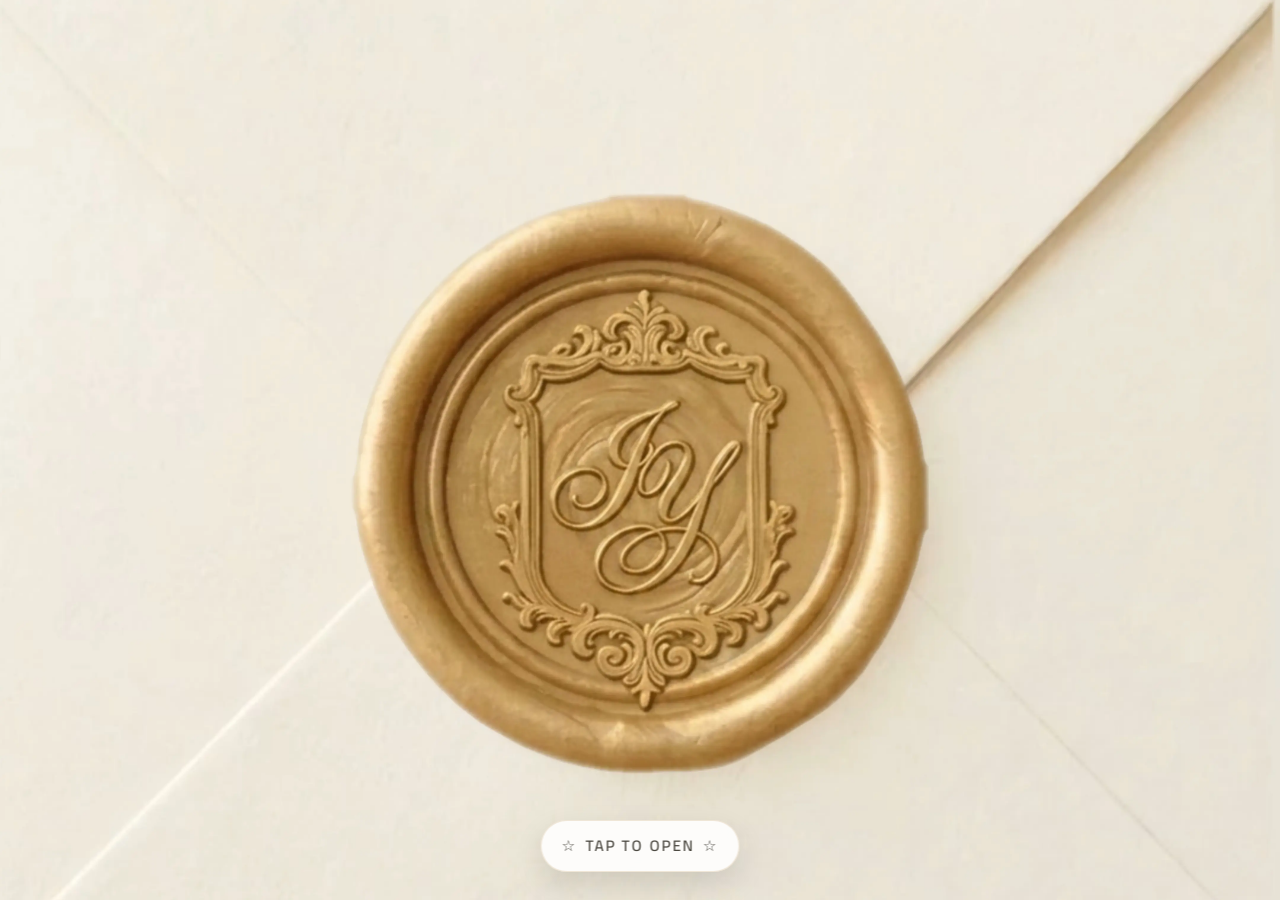
==== index.html @ 4ea45123 "cleanups" ====
﻿<!doctype html>
<html lang="en" translate="no" style="color-scheme: light only">

<head>
  <meta charset="UTF-8" />
  <meta name="viewport" content="width=device-width, initial-scale=1.0" />
  <meta name="theme-color" content="#c5a46d" />
  <meta name="google" content="notranslate" />

  <title>Wedding Ibrahim &amp; Yara</title>
  <meta name="description" content="You are invited to celebrate the wedding of Ibrahim &amp; Yara — 17 October 2026" />
  <meta name="author" content="Ibrahim &amp; Yara" />

  <!-- Open Graph -->
  <meta property="og:type" content="website" />
  <meta property="og:url" content="https://ibrahim-yara-wedding.github.io/17-octobar-2026/" />
  <meta property="og:site_name" content="Wedding Ibrahim &amp; Yara" />
  <meta property="og:title" content="Wedding Ibrahim &amp; Yara" />
  <meta property="og:description"
    content="You are invited to celebrate the wedding of Ibrahim &amp; Yara — 17 October 2026" />
  <meta property="og:image" content="https://ibrahim-yara-wedding.github.io/17-octobar-2026/images/gallery/gallery-6_3.webp" />
  <meta property="og:image:type" content="image/webp" />
  <meta property="og:image:width" content="1200" />
  <meta property="og:image:height" content="630" />
  <link rel="image_src" href="https://ibrahim-yara-wedding.github.io/17-octobar-2026/images/gallery/gallery-6_3.webp.webp" />

  <!-- Twitter Card -->
  <meta name="twitter:card" content="summary_large_image" />
  <meta name="twitter:title" content="Wedding Ibrahim &amp; Yara" />
  <meta name="twitter:description"
    content="You are invited to celebrate the wedding of Ibrahim &amp; Yara — 17 October 2026" />
  <meta name="twitter:image" content="https://ibrahim-yara-wedding.github.io/17-octobar-2026/images/gallery/gallery-6_3.webp.webp" />

  <!-- Favicon & Manifest -->
  <link rel="icon" href="favicon.ico" type="image/x-icon" />
  <link rel="apple-touch-icon" href="favicon.ico" />
  <link rel="manifest" href="manifest_3.json" />

  <!-- Fonts -->
  <link rel="preconnect" href="https://fonts.googleapis.com" />
  <link rel="preconnect" href="https://fonts.gstatic.com" crossorigin />
  <link rel="preconnect" href="https://maps.googleapis.com" />
  <link rel="preconnect" href="https://maps.gstatic.com" crossorigin />
  <!-- Start font loading early so main UI has fonts ready after intro -->
  <script>
    // Kick off font loads as early as possible and expose a promise
    window.fontsReady = (function () {
      if (document.fonts && document.fonts.load) {
        var families = ['1em "Cairo"', '1em "Pinyon Script"', '1em "Amiri"'];
        try {
          var loads = families.map(function (f) { return document.fonts.load(f); });
          // Also await document.fonts.ready to cover browsers that only resolve ready
          return Promise.all(loads).then(function () {
            return document.fonts.ready;
          }).catch(function () {
            return document.fonts.ready.catch(function () { });
          });
        } catch (e) {
          return document.fonts.ready || Promise.resolve();
        }
      }
      return Promise.resolve();
    })();
  </script>
  <link
    href="https://fonts.googleapis.com/css2?family=Pinyon+Script&family=Amiri:ital@0;1&family=Cairo:wght@300;400;500;600&display=swap"
    rel="stylesheet" />
  <!-- Preload self-hosted font files (place WOFF2 files in /fonts/) -->
  <link rel="preload" href="fonts/Cairo-400_3.woff2" as="font" type="font/woff2" crossorigin>
  <link rel="preload" href="fonts/Cairo-600_3.woff2" as="font" type="font/woff2" crossorigin>
  <link rel="preload" href="fonts/PinyonScript-Regular_3.woff2" as="font" type="font/woff2" crossorigin>
  <link rel="preload" href="fonts/Amiri-Regular_3.woff2" as="font" type="font/woff2" crossorigin>
  <link rel="preload" href="fonts/Amiri-Italic_3.woff2" as="font" type="font/woff2" crossorigin>

  <!-- Preload critical assets -->
  <link rel="preload" as="image" href="images/intro-cover_3.webp" fetchpriority="high" />

  <!-- Stylesheet -->
  <link rel="stylesheet" href="css/style_13.css" />
</head>

<body>
  <!-- Intro Video Overlay -->
  <div id="root_1" style="position:fixed;inset:0;z-index:100;transition:opacity 1s ease">
    <div class="fixed inset-0 z-50 cursor-pointer bg-white" style="opacity:1">
      <img src="images/intro_cover_3.webp" alt="Wedding invitation cover"
        class="absolute inset-0 w-full h-full object-cover opacity-100" draggable="false"
        style="transition:opacity 50ms ease-out" />
      <video id="bgVideo" poster="images/intro-cover_3.webp" muted playsinline webkit-playsinline preload="metadata"
        class="absolute inset-0 w-full h-full object-cover">
        <source src="videos/cover_intro_3.mp4" type="video/mp4" />
      </video>

      <div class="intro-tap-label" role="status" aria-live="polite">
        <span class="small-star">&#9734;</span><span class="intro-tap-text" data-i18n="intro.tap">Tap to open</span><span class="small-star">&#9734;</span>
      </div>

      <script>
        var video = document.getElementById("bgVideo");
        document.addEventListener("click", function () {
          video.play().catch(function () { });
          document.getElementById("heroVideo").load();
        }, { once: true });

        video.onended = function () {
          var root1 = document.getElementById("root_1");
          var root2 = document.getElementById("root");

          // Wait for fonts to be ready but don't block longer than 1200ms
          var timeout = new Promise(function (res) { setTimeout(res, 1200); });
          var ready = (window.fontsReady instanceof Promise) ? window.fontsReady : Promise.resolve();

          Promise.race([ready, timeout]).then(function () {
            root1.style.opacity = "0";
            root2.style.display = "block";
            setTimeout(function () {
              root2.style.opacity = "1";
              root1.style.display = "none";
              document.getElementById("heroVideo").play();
              window.scrollTo(0, 0);
            }, 50);
          });
        };
      </script>
    </div>
  </div>

  <!-- Main Content -->
  <div id="root" style="display:none;opacity:0;transition:opacity 1s ease">
    <main class="bg-background">
      <!-- Language Toggle -->
      <div
        class="fixed top-4 right-4 z-50 flex gap-1 bg-white/90 backdrop-blur-sm border border-sage/30 shadow-md rounded-full p-1">
        <button id="btn-en"
          class="px-3 py-1.5 rounded-full text-sm font-body font-medium transition-colors bg-sage-dark text-white">EN</button>
        <button id="btn-ar"
          class="px-3 py-1.5 rounded-full text-sm font-body font-medium transition-colors text-sage-dark hover:bg-sage/10">AR</button>
      </div>

      <!-- Hero Section -->
      <section class="relative min-h-screen flex flex-col overflow-hidden bg-white">
        <div class="absolute inset-0 overflow-hidden">
          <video id="heroVideo" muted playsinline webkit-playsinline preload="none"
            class="absolute inset-0 w-full h-full object-cover">
            <source src="videos/hero-video-house.mp4" type="video/mp4" />
          </video>
          <div class="absolute inset-0 bg-black/30"></div>
        </div>
        <div class="relative z-10 flex-1 flex flex-col">
          <div class="flex flex-col items-center text-center px-6 pt-24 md:pt-30">
            <div class="sd-bismillah animate-slideUp delay-100">بِسْمِ اللهِ الرَّحْمٰنِ الرَّحِيمِ</div>
            <p class="text-me md:text-base tracking-[0.4em] uppercase text-white mb-8 font-body font-semibold drop-shadow-lg married-title animate-slideUp delay-200"
              data-i18n="hero.subtitle">We're getting married</p>
            <h1 class="mb-0">
              <span
                class="font-display font-en font-normal text-6xl md:text-8xl lg:text-9xl text-white block leading-[0.9] drop-shadow-lg animate-slideUp delay-300">Ibrahim &amp; Yara</span>
            </h1>
            <p class="text-me md:text-base tracking-[0.4em] uppercase text-white mb-8 font-body font-semibold drop-shadow-lg married-title animate-slideUp delay-400"
              dir="ltr">17 October 2026</p>
          </div>
        </div>
      </section>

      <!-- Countdown Section -->
      <section id="countdown" class="py-16 md:py-20 px-4 relative overflow-hidden"
        style="background-image:url('images/textured-paper-bg_3.webp');background-size:cover;background-position:center">
        <div class="relative max-w-2xl mx-auto text-center">
          <h2 class="font-display text-4xl md:text-7xl text-sage-dark mb-4" data-i18n="countdown.title">Countdown</h2>
          <p class="text-sage-dark/60 text-sm font-body font-en tracking-[0.25em] uppercase mb-10" dir="ltr">17 October 2026</p>
          <div class="flex items-center justify-center flex-wrap">
            <div class="flex items-center">
              <div class="flex flex-col items-center px-4 md:px-7">
                <span id="days" class="font-display text-4xl md:text-6xl text-sage-dark leading-none">00</span>
                <span class="mt-2 text-[10px] tracking-[0.25em] uppercase text-gold/80 font-body"
                  data-i18n="countdown.days">Days</span>
              </div>
              <span class="w-px h-8 bg-sage-dark/20 mx-1 mb-4"></span>
            </div>
            <div class="flex items-center">
              <div class="flex flex-col items-center px-4 md:px-7">
                <span id="hours" class="font-display text-4xl md:text-6xl text-sage-dark leading-none">00</span>
                <span class="mt-2 text-[10px] tracking-[0.25em] uppercase text-gold/80 font-body"
                  data-i18n="countdown.hours">Hours</span>
              </div>
              <span class="w-px h-8 bg-sage-dark/20 mx-1 mb-4"></span>
            </div>
            <div class="flex items-center">
              <div class="flex flex-col items-center px-4 md:px-7">
                <span id="minutes" class="font-display text-4xl md:text-6xl text-sage-dark leading-none">00</span>
                <span class="mt-2 text-[10px] tracking-[0.25em] uppercase text-gold/80 font-body"
                  data-i18n="countdown.minutes">Minutes</span>
              </div>
              <span class="w-px h-8 bg-sage-dark/20 mx-1 mb-4"></span>
            </div>
            <div class="flex items-center">
              <div class="flex flex-col items-center px-4 md:px-7">
                <span id="seconds" class="font-display text-4xl md:text-6xl text-sage-dark leading-none">00</span>
                <span class="mt-2 text-[10px] tracking-[0.25em] uppercase text-gold/80 font-body"
                  data-i18n="countdown.seconds">Seconds</span>
              </div>
            </div>
          </div>
        </div>
      </section>

      <!-- Welcome Section -->
      <section class="section-padding pb-0 bg-ivory">
        <div class="max-w-3xl mx-auto text-center mb-12 md:mb-16">
          <h2 class="font-display text-4xl md:text-7xl text-sage-dark mb-6" data-i18n="welcome.title">Welcome!</h2>
          <div class="text-sage-dark/90 font-body text-lg leading-relaxed italic">
            <p data-i18n="welcome.body">We warmly invite you to celebrate our wedding day with us. We look forward to
              sharing this unforgettable moment with our most special people</p>
          </div>
        </div>
        <div class="w-full overflow-hidden">
          <div class="flex animate-marquee gap-3 md:gap-4" style="width:max-content;animation-play-state:running">
            <div class="flex-shrink-0 overflow-hidden" style="height:340px;width:240px">
              <img src="images/gallery/gallery-1_3.webp" alt="Wedding photo" class="h-full w-full object-cover"
                loading="lazy" draggable="false" style="object-position:center 20%" />
            </div>
            <div class="flex-shrink-0 overflow-hidden" style="height:340px;width:240px">
              <img src="images/gallery/gallery-2_3.webp" alt="Wedding photo" class="h-full w-full object-cover"
                loading="lazy" draggable="false" style="object-position:center 55%" />
            </div>
            <div class="flex-shrink-0 overflow-hidden" style="height:340px;width:240px">
              <img src="images/gallery/gallery-3_3.webp" alt="Wedding photo" class="h-full w-full object-cover"
                loading="lazy" draggable="false" style="object-position:center 30%" />
            </div>
            <div class="flex-shrink-0 overflow-hidden" style="height:340px;width:240px">
              <img src="images/gallery/gallery-4_3.webp" alt="Wedding photo" class="h-full w-full object-cover"
                loading="lazy" draggable="false" style="object-position:center 70%" />
            </div>
            <div class="flex-shrink-0 overflow-hidden" style="height:340px;width:240px">
              <img src="images/gallery/gallery-5_3.webp" alt="Wedding photo" class="h-full w-full object-cover"
                loading="lazy" draggable="false" style="object-position:center 35%" />
            </div>
            <div class="flex-shrink-0 overflow-hidden" style="height:340px;width:240px">
              <img src="images/gallery/gallery-6_3.webp" alt="Wedding photo" class="h-full w-full object-cover"
                loading="lazy" draggable="false" style="object-position:center 20%" />
            </div>
            <div class="flex-shrink-0 overflow-hidden" style="height:340px;width:240px">
              <img src="images/gallery/gallery-7_3.webp" alt="Wedding photo" class="h-full w-full object-cover"
                loading="lazy" draggable="false" style="object-position:center 55%" />
            </div>
            <div class="flex-shrink-0 overflow-hidden" style="height:340px;width:240px">
              <img src="images/gallery/gallery-8_3.webp" alt="Wedding photo" class="h-full w-full object-cover"
                loading="lazy" draggable="false" style="object-position:center 30%" />
            </div>
            <div class="flex-shrink-0 overflow-hidden" style="height:340px;width:240px">
              <img src="images/gallery/gallery-9_3.webp" alt="Wedding photo" class="h-full w-full object-cover"
                loading="lazy" draggable="false" style="object-position:center 40%" />
            </div>
            <!-- Duplicate set for seamless loop -->
            <div class="flex-shrink-0 overflow-hidden" style="height:340px;width:240px" aria-hidden="true">
              <img src="images/gallery/gallery-1_3.webp" alt="" class="h-full w-full object-cover"
                loading="lazy" draggable="false" style="object-position:center 20%" />
            </div>
            <div class="flex-shrink-0 overflow-hidden" style="height:340px;width:240px" aria-hidden="true">
              <img src="images/gallery/gallery-2_3.webp" alt="" class="h-full w-full object-cover"
                loading="lazy" draggable="false" style="object-position:center 55%" />
            </div>
            <div class="flex-shrink-0 overflow-hidden" style="height:340px;width:240px" aria-hidden="true">
              <img src="images/gallery/gallery-3_3.webp" alt="" class="h-full w-full object-cover"
                loading="lazy" draggable="false" style="object-position:center 30%" />
            </div>
            <div class="flex-shrink-0 overflow-hidden" style="height:340px;width:240px" aria-hidden="true">
              <img src="images/gallery/gallery-4_3.webp" alt="" class="h-full w-full object-cover"
                loading="lazy" draggable="false" style="object-position:center 70%" />
            </div>
            <div class="flex-shrink-0 overflow-hidden" style="height:340px;width:240px" aria-hidden="true">
              <img src="images/gallery/gallery-5_3.webp" alt="" class="h-full w-full object-cover"
                loading="lazy" draggable="false" style="object-position:center 35%" />
            </div>
            <div class="flex-shrink-0 overflow-hidden" style="height:340px;width:240px" aria-hidden="true">
              <img src="images/gallery/gallery-6_3.webp" alt="" class="h-full w-full object-cover"
                loading="lazy" draggable="false" style="object-position:center 20%" />
            </div>
            <div class="flex-shrink-0 overflow-hidden" style="height:340px;width:240px" aria-hidden="true">
              <img src="images/gallery/gallery-7_3.webp" alt="" class="h-full w-full object-cover"
                loading="lazy" draggable="false" style="object-position:center 55%" />
            </div>
            <div class="flex-shrink-0 overflow-hidden" style="height:340px;width:240px" aria-hidden="true">
              <img src="images/gallery/gallery-8_3.webp" alt="" class="h-full w-full object-cover"
                loading="lazy" draggable="false" style="object-position:center 30%" />
            </div>
            <div class="flex-shrink-0 overflow-hidden" style="height:340px;width:240px" aria-hidden="true">
              <img src="images/gallery/gallery-9_3.webp" alt="" class="h-full w-full object-cover"
                loading="lazy" draggable="false" style="object-position:center 40%" />
            </div>
          </div>
        </div>
      </section>

      <!-- Floral Divider -->
      <div class="bg-ivory flex flex-col items-center py-16 md:py-16">
        <div class="w-24 h-px bg-sage-dark/20 mb-10"></div>
        <img src="images/illustrations/floral-vase_3.webp" alt="" class="w-32 md:w-40 h-auto opacity-80" loading="lazy"
          decoding="async" />
      </div>

      <!-- Venue Section -->
      <section class="section-padding" style="background-color:rgb(197,164,109)">
        <div class="max-w-3xl mx-auto">
          <div class="text-center mb-8">
            <h2 class="font-display text-4xl md:text-7xl mb-2" style="color:rgb(249,247,242)" data-i18n="venue.title">The Venue</h2>
            <p class="font-body tracking-wide font-medium text-me" style="color:rgb(249,247,242)" data-i18n="venue.subtitle">Where we celebrate</p>
          </div>
          <div class="bg-white rounded-2xl border border-gold/20 shadow-lg overflow-hidden">
            <!-- Full-width image inside card -->
            <img src="images/hotel-photo_3.webp" alt="Almasa Hotel" class="w-full h-56 md:h-72 object-cover" loading="lazy" decoding="async" />
            <!-- Details below -->
            <div class="p-8 md:p-10 text-center">
              <h3 class="font-display text-4xl md:text-5xl text-sage-dark mb-2" data-i18n="venue.name">Almasa Hotel</h3>
              <p class="font-body text-lg md:text-xl text-sage-dark/70 tracking-wide mb-6 border-b border-gold/20 pb-4" data-i18n="venue.hall">The Lounge Garden</p>
              <div class="space-y-5 mb-3">
                <div class="flex items-center justify-center gap-3 text-sage-dark">
                  <span class="font-body font-en text-base tracking-wide italic uppercase opacity-70" dir="ltr">17 October 2026 - 6:00 PM</span>
                </div>
                <div class="w-12 h-px bg-gold/30 mx-auto"></div>
                <div class="flex flex-col items-center gap-1 text-sage-dark">
                  <span class="font-body text-sm tracking-wide opacity-70" data-i18n="venue.location">Almasa Hotel, Dr Abd El-Aziz El-Shennawy Street, Gameat AlAzhar - Cairo</span>
                </div>
              </div>
              <div class="w-full rounded-xl overflow-hidden mb-6" style="height:220px">
                <iframe src="https://www.google.com/maps/embed?pb=!1m14!1m8!1m3!1d110515.24138001153!2d31.2883702!3d30.0482944!3m2!1i1024!2i768!4f13.1!3m3!1m2!1s0x14583e51103c0615%3A0xc2eb3aec54a78cbc!2sAl%20Masa%20Hotel%20Nasr%20City!5e0!3m2!1sen!2seg!4v1779378015373!5m2!1sen!2seg"
                  width="100%" height="220" style="border:0; filter: saturate(0.85) sepia(0.2) brightness(1.01);" allowfullscreen="" loading="eager" referrerpolicy="no-referrer-when-downgrade" title="Almasa Hotel location on Google Maps"></iframe>
              </div>
              <div class="flex flex-col sm:flex-row gap-3 sm:gap-6 justify-center">
                <a href="https://maps.app.goo.gl/JX4ToKPT3hERWnAw6" target="_blank" rel="noopener noreferrer"
                  class="venue-action-link flex w-full sm:w-auto items-center justify-center gap-2 font-body text-sm tracking-[0.15em] uppercase font-semibold text-sage-dark">
                  <svg xmlns="http://www.w3.org/2000/svg" width="24" height="24" viewBox="0 0 24 24" fill="none" stroke="currentColor" stroke-width="2" stroke-linecap="round" stroke-linejoin="round" class="w-5 h-5">
                    <path d="M20 10c0 4.993-5.539 10.193-7.399 11.799a1 1 0 0 1-1.202 0C9.539 20.193 4 14.993 4 10a8 8 0 0 1 16 0"></path>
                    <circle cx="12" cy="10" r="3"></circle>
                  </svg>
                  <span data-i18n="venue.openMaps">Get Directions</span>
                </a>
                <a href="wedding.ics" download="Ibrahim_Yara_Wedding.ics" target="_blank" rel="noopener noreferrer"
                  class="venue-action-link flex w-full sm:w-auto items-center justify-center gap-2 font-body text-sm tracking-[0.15em] uppercase font-semibold text-sage-dark">
                  <svg xmlns="http://www.w3.org/2000/svg" width="24" height="24" viewBox="0 0 24 24" fill="none" stroke="currentColor" stroke-width="2" stroke-linecap="round" stroke-linejoin="round" class="w-5 h-5">
                    <rect x="3" y="4" width="18" height="18" rx="2" ry="2"></rect>
                    <line x1="16" y1="2" x2="16" y2="6"></line>
                    <line x1="8" y1="2" x2="8" y2="6"></line>
                    <line x1="3" y1="10" x2="21" y2="10"></line>
                  </svg>
                  <span data-i18n="venue.calender">Save The Date</span>
                </a>
            </div>
            </div>
          </div>
        </div>
      </section>

      <!-- Bow Divider -->
      <div class="bg-ivory flex justify-center py-16 md:py-16">
        <img src="images/illustrations/bow_3.webp" alt="" class="w-20 md:w-24 h-auto opacity-80" loading="lazy"
          decoding="async" />
      </div>

      <!-- Transportation Section -->
      <section class="section-padding relative overflow-hidden"
        style="background-image:url('images/textured-paper-bg_3.webp');background-size:cover;background-position:center">
        <div class="max-w-3xl mx-auto">
          <div class="text-center mb-10">
            <h2 class="font-display text-4xl md:text-7xl text-sage-dark mb-4" data-i18n="transport.title">Getting There</h2>
            <p class="text-gold font-body tracking-wide font-medium text-me" data-i18n="transport.subtitle">What you need to know</p>
          </div>
          <div class="bg-white/90 backdrop-blur-sm rounded-2xl border border-sage/30 shadow-lg overflow-hidden">
            <!-- Golf Cart Image -->
            <img id="golf-cart-img" src="images/golf-cart_3.webp" alt="Golf Cart"
              class="w-full h-52 md:h-64 object-cover beige-filter" loading="lazy" decoding="async"/>
            <!-- Cards below image -->
            <div class="grid grid-cols-1 md:grid-cols-2 divide-y md:divide-y-0 md:divide-x divide-sage/20">
              <!-- Transportation Card -->
              <div class="p-8 text-center">
                <div class="w-12 h-12 mx-auto mb-4 rounded-full bg-gold/10 flex items-center justify-center">
                  <svg xmlns="http://www.w3.org/2000/svg" width="24" height="24" viewBox="0 0 24 24" fill="none"
                    stroke="currentColor" stroke-width="1.5" stroke-linecap="round" stroke-linejoin="round" class="text-gold">
                    <path d="M8 6v6"></path><path d="M15 6v6"></path>
                    <path d="M2 12h19.6"></path>
                    <path d="M18 18h3s.5-1.7.8-2.8c.1-.4.2-.8.2-1.2 0-.4-.1-.8-.2-1.2l-1.4-5C20.1 6.8 19.1 6 18 6H4a2 2 0 0 0-2 2v10h3"></path>
                    <circle cx="7" cy="18" r="2"></circle><circle cx="15" cy="18" r="2"></circle>
                  </svg>
                </div>
                <h3 class="font-display text-3xl text-sage-dark mb-3" data-i18n="dresscode.women">Transportation</h3>
                <p class="text-sage-dark/70 font-body text-base italic leading-relaxed"
                  data-i18n="dresscode.women.desc">You must ride golf cart to reach the lounge garden,
                  please contact this number if you couldn't find one</p>
                <a href="tel:+201273006656"
                  class="inline-flex items-center gap-2 px-4 py-1 rounded-full bg-gold/15 text-gold font-body font-semibold text-base not-italic hover:bg-gold/25 transition-colors">
                  <svg xmlns="http://www.w3.org/2000/svg" width="16" height="16" viewBox="0 0 24 24" fill="none"
                    stroke="currentColor" stroke-width="2" stroke-linecap="round" stroke-linejoin="round">
                    <path d="M22 16.92v3a2 2 0 0 1-2.18 2 19.79 19.79 0 0 1-8.63-3.07 19.5 19.5 0 0 1-6-6 19.79 19.79 0 0 1-3.07-8.67A2 2 0 0 1 4.11 2h3a2 2 0 0 1 2 1.72 12.84 12.84 0 0 0 .7 2.81 2 2 0 0 1-.45 2.11L8.09 9.91a16 16 0 0 0 6 6l1.27-1.27a2 2 0 0 1 2.11-.45 12.84 12.84 0 0 0 2.81.7A2 2 0 0 1 22 16.92z"></path>
                  </svg>
                  01273006656
                </a>
              </div>
              <!-- Parking Card -->
              <div class="p-8 text-center">
                <div class="w-12 h-12 mx-auto mb-4 rounded-full bg-gold/10 flex items-center justify-center">
                  <svg xmlns="http://www.w3.org/2000/svg" width="24" height="24" viewBox="0 0 24 24" fill="none"
                    stroke="currentColor" stroke-width="1.5" stroke-linecap="round" stroke-linejoin="round" class="text-gold">
                    <rect width="18" height="18" x="3" y="3" rx="2"></rect>
                    <path d="M9 17V7h4a3 3 0 0 1 0 6H9"></path>
                  </svg>
                </div>
                <h3 class="font-display text-3xl text-sage-dark mb-3" data-i18n="dresscode.men">Parking</h3>
                <p class="text-sage-dark/70 font-body text-base italic leading-relaxed"
                  data-i18n="dresscode.men.desc">You can park your car in the street outside Almasa hotel with no
                  parking fees or park inside the hotel for small fees per hour</p>
              </div>
            </div>
          </div>
        </div>
      </section>

  <!-- Locket Divider -->
  <div class="bg-ivory flex justify-center py-16 md:py-16">
    <img src="images/illustrations/locket_4.webp" alt="" class="w-24 md:w-32 h-auto opacity-80" loading="lazy"
      decoding="async" />
  </div>

    <!-- Adults Only Section -->
  <section class="relative overflow-hidden">
    <img src="images/hotel-photo_3.webp" alt aria-hidden="true"
      class="absolute inset-0 w-full h-full object-cover object-right" />
    <div class="relative z-10 px-6 md:px-16 py-10 md:py-16">
      <div class="max-w-3xl mx-auto text-center">
        <div class="bg-white rounded-2xl border border-sage/20 p-10 md:p-14 shadow-md max-w-2xl mx-auto">
          <div class="flex flex-col items-center mb-4">
            <img src="images/illustrations/sleeping-baby_3.webp" alt="Sleeping Baby" class="w-32 md:w-40 h-auto opacity-80" loading="lazy" decoding="async" />
          </div>
          <h2 class="font-display text-4xl md:text-5xl text-sage-dark mb-4" data-i18n="gifts.title">Sweet Dreams, Little Ones</h2>
          <div class="w-12 h-px bg-gold/30 mx-auto mb-6"></div>
          <p class="text-sage-dark/80 font-body text-lg leading-relaxed italic max-w-md mx-auto" data-i18n="gifts.desc">This is a grown-ups party — enjoy the night off!</p>
        </div>
      </div>
    </div>
  </section>

  <!-- Champagne Divider -->
  <div class="bg-ivory flex flex-col items-center py-16 md:py-16">
    <img src="images/illustrations/champagne-tower_3.webp" alt="" class="w-32 md:w-40 h-auto opacity-80" loading="lazy"
      decoding="async" />
  </div>

  <!-- RSVP Section -->
  <section id="rsvp" class="section-padding" style="background-color:rgb(197,164,109)">
    <div class="max-w-xl mx-auto">
      <div class="text-center mb-8">
        <h2 class="font-display text-4xl md:text-7xl text-white mb-2" data-i18n="rsvp.title">Guest List</h2>
        <p class="font-body tracking-wide font-medium text-me" style="color:rgb(249,247,242)" data-i18n="rsvp.subtitle">Let
          us know if you can make it</p>
      </div>
      <div class="bg-white rounded-xl p-6 md:p-8 shadow-sm">
        <!-- Thank You Message (hidden by default) -->
        <div id="rsvpSuccess" class="hidden text-center py-10">
          <div class="text-6xl mb-4">💌</div>
          <h3 class="font-display text-3xl md:text-4xl text-sage-dark mb-3" data-i18n="rsvp.thanks">Thank You!</h3>
          <p class="text-sage-dark/80 font-body text-base leading-relaxed italic" data-i18n="rsvp.thanks.msg">We're
            so excited to celebrate with you! Your response has been received — see you at the wedding!</p>
        </div>

        <form class="space-y-8" id="rsvpForm" method="POST">
          <!-- web3forms config -->
          <input type="hidden" name="access_key" value="a8247f3b-c596-4635-a870-6c412f8929e2">
          <input type="hidden" name="subject" value="New Wedding Submission">
          <input type="checkbox" name="botcheck" id="" style="display: none;">

          <!-- Attendance -->
          <div>
            <label class="text-sage-dark font-medium text-base" data-i18n="rsvp.attending">Will you be attending?
              *</label>
            <div role="radiogroup" class="flex flex-col gap-3 mt-3" tabindex="0" style="outline:none">
              <div class="flex items-start space-x-2">
                <input type="radio" name="attending" value="yes" id="yes" checked class="mt-1 accent-[#c5a46d]" />
                <label class="text-sm font-medium cursor-pointer text-sage-dark leading-tight" for="yes"
                  data-i18n="rsvp.yes">Yes, I'll be there</label>
              </div>
              <div class="flex items-start space-x-2">
                <input type="radio" name="attending" value="no" id="no" class="mt-1 accent-[#c5a46d]" />
                <label class="text-sm font-medium cursor-pointer text-sage-dark leading-tight" for="no"
                  data-i18n="rsvp.no">Unfortunately, I can't make it</label>
              </div>
            </div>
          </div>

          <!-- Message -->
          <div>
            <label class="text-sm text-sage-dark font-medium" for="message" data-i18n="rsvp.message.label">Message
              for the couple</label>
            <input
              class="flex h-10 w-full rounded-md border px-3 py-2 mt-2 text-sm bg-ivory border-[#c5a46d]/30 text-sage-dark placeholder:text-sage-dark/50 focus:border-[#c5a46d] focus:outline-none"
              required placeholder="Name" data-i18n-placeholder="rsvp.name.placeholder" name="name" />
            <textarea
              class="flex min-h-[80px] w-full rounded-md border px-3 py-2 text-sm mt-3 bg-ivory border-[#c5a46d]/30 text-sage-dark placeholder:text-sage-dark/50 focus:border-[#c5a46d] focus:outline-none"
              id="message" name="message" placeholder="Is there anything you'd like to tell us?"
              data-i18n-placeholder="rsvp.message.placeholder" rows="3"></textarea>
          </div>

          <!-- Submit -->
          <button
            class="inline-flex items-center justify-center whitespace-nowrap rounded-md text-sm transition-colors focus-visible:outline-none focus-visible:ring-2 focus-visible:ring-ring h-10 px-4 py-2 w-full gap-2 text-white font-medium"
            type="submit" id="rsvpSubmitBtn" style="background-color:rgb(197,164,109)">
            <svg xmlns="http://www.w3.org/2000/svg" width="24" height="24" viewBox="0 0 24 24" fill="none"
              stroke="currentColor" stroke-width="2" stroke-linecap="round" stroke-linejoin="round" class="w-4 h-4">
              <path
                d="M14.536 21.686a.5.5 0 0 0 .937-.024l6.5-19a.496.496 0 0 0-.635-.635l-19 6.5a.5.5 0 0 0-.024.937l7.93 3.18a2 2 0 0 1 1.112 1.11z">
              </path>
              <path d="m21.854 2.147-10.94 10.939"></path>
            </svg>
            <span data-i18n="rsvp.submit">Submit</span>
          </button>
        </form>
      </div>
    </div>
  </section>

  <!-- Wedding Rings Divider -->
  <div class="bg-ivory flex justify-center py-16 md:py-16">
    <img src="images/illustrations/wedding-rings_3.webp" alt="" class="w-24 md:w-32 h-auto opacity-80" loading="lazy"
      decoding="async" />
  </div>

  <!-- Footer -->
  <footer class="footer-shell py-20 text-center relative overflow-hidden"
    style="background-image:url('images/textured-paper-bg_3.webp');background-size:cover;background-position:center">
    <div class="relative z-10 max-w-2xl mx-auto px-6">
      <p class="font-display font-en text-5xl md:text-6xl text-sage-dark mb-1 leading-tight">Ibrahim</p>
      <p class="font-display font-en text-5xl md:text-6xl text-sage-dark mb-1 leading-tight">&amp;</p>
      <p class="font-display font-en text-5xl md:text-6xl text-sage-dark mb-3 leading-tight">Yara</p>
      <p class="text-lg text-gold font-body font-en font-semibold uppercase tracking-wide mb-4" dir="ltr">17 October 2026</p>
      <div class="footer-meta">
        <span>Made with love</span>
        <span class="footer-dot">•</span>
        <span>With joy, gratitude, and a little sparkle</span>
      </div>
    </div>
  </footer>
  </main>

  <!-- Mute Button -->
  <button id="muteBtn"
    class="fixed bottom-6 right-6 z-40 w-12 h-12 rounded-full bg-white/90 backdrop-blur-sm border border-gold/30 shadow-lg flex items-center justify-center text-sage-dark hover:bg-white hover:scale-110 transition-all duration-300"
    aria-label="Mute">
    <svg id="muteBtnIcon" xmlns="http://www.w3.org/2000/svg" width="24" height="24" viewBox="0 0 24 24" fill="none"
      stroke="currentColor" stroke-width="2" stroke-linecap="round" stroke-linejoin="round" class="w-5 h-5">
      <path
        d="M11 4.702a.705.705 0 0 0-1.203-.498L6.413 7.587A1.4 1.4 0 0 1 5.416 8H3a1 1 0 0 0-1 1v6a1 1 0 0 0 1 1h2.416a1.4 1.4 0 0 1 .997.413l3.383 3.384A.705.705 0 0 0 11 19.298z">
      </path>
      <path d="M16 9a5 5 0 0 1 0 6"></path>
      <path d="M19.364 18.364a9 9 0 0 0 0-12.728"></path>
    </svg>
  </button>
  </div>

  <!-- Background Music -->
  <audio id="bgMusic" loop preload="none">
    <source src="videos/music_3.ogg" type="audio/ogg" />
  </audio>

  <!-- Scripts -->
  <script>
    // Audio playback on first click
    document.addEventListener("click", function () {
      document.getElementById("bgMusic").play().catch(function () { });
    }, { once: true });

    // Mute toggle
    (function () {
      var btn = document.getElementById("muteBtn");
      var icon = document.getElementById("muteBtnIcon");
      var audio = document.getElementById("bgMusic");
      var ICON_ON = '<path d="M11 4.702a.705.705 0 0 0-1.203-.498L6.413 7.587A1.4 1.4 0 0 1 5.416 8H3a1 1 0 0 0-1 1v6a1 1 0 0 0 1 1h2.416a1.4 1.4 0 0 1 .997.413l3.383 3.384A.705.705 0 0 0 11 19.298z"></path><path d="M16 9a5 5 0 0 1 0 6"></path><path d="M19.364 18.364a9 9 0 0 0 0-12.728"></path>';
      var ICON_OFF = '<path d="M11 4.702a.705.705 0 0 0-1.203-.498L6.413 7.587A1.4 1.4 0 0 1 5.416 8H3a1 1 0 0 0-1 1v6a1 1 0 0 0 1 1h2.416a1.4 1.4 0 0 1 .997.413l3.383 3.384A.705.705 0 0 0 11 19.298z"></path><line x1="22" x2="16" y1="9" y2="15"></line><line x1="16" x2="22" y1="9" y2="15"></line>';

      btn.addEventListener("click", function (e) {
        e.stopPropagation();
        var nowMuted = !audio.muted;
        audio.muted = nowMuted;
        audio.volume = nowMuted ? 0 : 1;
        if (!nowMuted && audio.paused) audio.play().catch(function () { });
        icon.innerHTML = nowMuted ? ICON_OFF : ICON_ON;
        btn.setAttribute("aria-label", nowMuted ? "Unmute" : "Mute");
      });
    })();

    // Pause/resume music on tab visibility change (works on desktop tab switch & mobile background)
    (function () {
      var audio = document.getElementById("bgMusic");
      var wasPlaying = false;

      document.addEventListener("visibilitychange", function () {
        if (document.hidden) {
          wasPlaying = !audio.paused;
          if (wasPlaying) audio.pause();
        } else {
          if (wasPlaying && !audio.muted) audio.play().catch(function () { });
        }
      });
    })();
  </script>

  <script src="js/main_7.js" defer></script>
</body>

</html>
---- css/style_13.css ----
*,
:before,
:after {
  /* Self-hosted font-face definitions — update paths if necessary. */
}

@font-face {
  font-family: 'Cairo';
  font-style: normal;
  font-weight: 400;
  font-display: swap;
  src: url('../fonts/Cairo-400_3.woff2') format('woff2');
}

@font-face {
  font-family: 'Cairo';
  font-style: normal;
  font-weight: 600;
  font-display: swap;
  src: url('../fonts/Cairo-600_3.woff2') format('woff2');
}

@font-face {
  font-family: 'Pinyon Script';
  font-style: normal;
  font-weight: 400;
  font-display: swap;
  src: url('../fonts/PinyonScript-Regular_3.woff2') format('woff2');
}

@font-face {
  font-family: 'Amiri';
  font-style: normal;
  font-weight: 400;
  font-display: swap;
  src: url('../fonts/Amiri-Regular_3.woff2') format('woff2');
}

@font-face {
  font-family: 'Amiri';
  font-style: italic;
  font-weight: 400;
  font-display: swap;
  src: url('../fonts/Amiri-Italic_3.woff2') format('woff2');
}

/* Re-open rule continuation */
  --tw-border-spacing-x: 0;
  --tw-border-spacing-y: 0;
  --tw-translate-x: 0;
  --tw-translate-y: 0;
  --tw-rotate: 0;
  --tw-skew-x: 0;
  --tw-skew-y: 0;
  --tw-scale-x: 1;
  --tw-scale-y: 1;
  --tw-pan-x: ;
  --tw-pan-y: ;
  --tw-pinch-zoom: ;
  --tw-scroll-snap-strictness: proximity;
  --tw-gradient-from-position: ;
  --tw-gradient-via-position: ;
  --tw-gradient-to-position: ;
  --tw-ordinal: ;
  --tw-slashed-zero: ;
  --tw-numeric-figure: ;
  --tw-numeric-spacing: ;
  --tw-numeric-fraction: ;
  --tw-ring-inset: ;
  --tw-ring-offset-width: 0px;
  --tw-ring-offset-color: #fff;
  --tw-ring-color: rgb(59 130 246 / 0.5);
  --tw-ring-offset-shadow: 0 0 #0000;
  --tw-ring-shadow: 0 0 #0000;
  --tw-shadow: 0 0 #0000;
  --tw-shadow-colored: 0 0 #0000;
  --tw-blur: ;
  --tw-brightness: ;
  --tw-contrast: ;
  --tw-grayscale: ;
  --tw-hue-rotate: ;
  --tw-invert: ;
  --tw-saturate: ;
  --tw-sepia: ;
  --tw-drop-shadow: ;
  --tw-backdrop-blur: ;
  --tw-backdrop-brightness: ;
  --tw-backdrop-contrast: ;
  --tw-backdrop-grayscale: ;
  --tw-backdrop-hue-rotate: ;
  --tw-backdrop-invert: ;
  --tw-backdrop-opacity: ;
  --tw-backdrop-saturate: ;
  --tw-backdrop-sepia: ;
  --tw-contain-size: ;
  --tw-contain-layout: ;
  --tw-contain-paint: ;
  --tw-contain-style: ;
}
::backdrop {
  --tw-border-spacing-x: 0;
  --tw-border-spacing-y: 0;
  --tw-translate-x: 0;
  --tw-translate-y: 0;
  --tw-rotate: 0;
  --tw-skew-x: 0;
  --tw-skew-y: 0;
  --tw-scale-x: 1;
  --tw-scale-y: 1;
  --tw-pan-x: ;
  --tw-pan-y: ;
  --tw-pinch-zoom: ;
  --tw-scroll-snap-strictness: proximity;
  --tw-gradient-from-position: ;
  --tw-gradient-via-position: ;
  --tw-gradient-to-position: ;
  --tw-ordinal: ;
  --tw-slashed-zero: ;
  --tw-numeric-figure: ;
  --tw-numeric-spacing: ;
  --tw-numeric-fraction: ;
  --tw-ring-inset: ;
  --tw-ring-offset-width: 0px;
  --tw-ring-offset-color: #fff;
  --tw-ring-color: rgb(59 130 246 / 0.5);
  --tw-ring-offset-shadow: 0 0 #0000;
  --tw-ring-shadow: 0 0 #0000;
  --tw-shadow: 0 0 #0000;
  --tw-shadow-colored: 0 0 #0000;
  --tw-blur: ;
  --tw-brightness: ;
  --tw-contrast: ;
  --tw-grayscale: ;
  --tw-hue-rotate: ;
  --tw-invert: ;
  --tw-saturate: ;
  --tw-sepia: ;
  --tw-drop-shadow: ;
  --tw-backdrop-blur: ;
  --tw-backdrop-brightness: ;
  --tw-backdrop-contrast: ;
  --tw-backdrop-grayscale: ;
  --tw-backdrop-hue-rotate: ;
  --tw-backdrop-invert: ;
  --tw-backdrop-opacity: ;
  --tw-backdrop-saturate: ;
  --tw-backdrop-sepia: ;
  --tw-contain-size: ;
  --tw-contain-layout: ;
  --tw-contain-paint: ;
  --tw-contain-style: ;
}
*,
:before,
:after {
  box-sizing: border-box;
  border-width: 0;
  border-style: solid;
  border-color: #e5e7eb;
}
:before,
:after {
  --tw-content: "";
}
html,
:host {
  line-height: 1.5;
  -webkit-text-size-adjust: 100%;
  -moz-tab-size: 4;
  -o-tab-size: 4;
  tab-size: 4;
  font-family:
    ui-sans-serif,
    system-ui,
    sans-serif,
    "Apple Color Emoji",
    "Segoe UI Emoji",
    Segoe UI Symbol,
    "Noto Color Emoji";
  font-feature-settings: normal;
  font-variation-settings: normal;
  -webkit-tap-highlight-color: transparent;
}
body {
  margin: 0;
  line-height: inherit;
}
.venue-action-link {
  padding: 0.95rem 1.2rem;
  min-height: 48px;
  border-radius: 999px;
  border: 1px solid rgba(197, 164, 109, 0.35);
  background: rgba(197, 164, 109, 0.12);
  box-shadow: 0 6px 18px rgba(66, 52, 28, 0.08);
  transition: all 180ms ease;
  text-decoration: none;
  touch-action: manipulation;
  cursor: pointer;
}
.venue-action-link:hover,
.venue-action-link:focus-visible {
  background: rgb(197, 164, 109);
  color: rgb(249, 247, 242);
  border-color: rgb(197, 164, 109);
  transform: translateY(-1px);
  box-shadow: 0 10px 22px rgba(66, 52, 28, 0.16);
}
.footer-shell {
  border-top: 1px solid rgba(197, 164, 109, 0.2);
}
.footer-ornament {
  display: inline-flex;
  align-items: center;
  justify-content: center;
  width: 2.5rem;
  height: 2.5rem;
  margin: 0 auto 1rem;
  border-radius: 999px;
  background: rgba(197, 164, 109, 0.12);
  color: rgb(197, 164, 109);
}
.footer-meta {
  margin-top: 0.75rem;
  font-size: 0.72rem;
  letter-spacing: 0.24em;
  text-transform: uppercase;
  color: rgba(86, 73, 53, 0.75);
  font-family: 'Cairo', sans-serif;
}
.footer-dot {
  margin: 0 0.45rem;
}
@media (max-width: 640px) {
  .venue-action-link {
    padding: 1rem 1.25rem;
    font-size: 0.95rem;
  }
  .footer-meta {
    font-size: 0.66rem;
    line-height: 1.8;
  }
}
.intro-tap-label {
  position: absolute;
  left: 50%;
  bottom: 1.75rem;
  transform: translateX(-50%);
  z-index: 60;
  display: inline-flex;
  align-items: center;
  gap: 0.5rem;
  padding: 0.85rem 1.25rem;
  border-radius: 999px;
  background: rgba(255, 255, 255, 0.88);
  border: 1px solid rgba(197, 164, 109, 0.25);
  color: #4a473f;
  font-family: 'Cairo', ui-sans-serif, system-ui, sans-serif;
  font-size: 0.95rem;
  font-weight: 600;
  letter-spacing: 0.14em;
  text-transform: uppercase;
  text-align: center;
  backdrop-filter: blur(10px);
  box-shadow: 0 12px 30px rgba(0, 0, 0, 0.12);
  animation: tapLabelPulse 2.8s ease-in-out infinite;
}
.intro-tap-label span {
  white-space: nowrap;
}
@keyframes tapLabelPulse {
  0%, 100% { transform: translateX(-50%) translateY(0); opacity: 1; }
  25% { transform: translateX(-50%) translateY(-4px); opacity: 0.95; }
  50% { transform: translateX(-50%) translateY(-8px); opacity: 0.9; }
  75% { transform: translateX(-50%) translateY(-4px); opacity: 0.95; }
}
hr {
  height: 0;
  color: inherit;
  border-top-width: 1px;
}
abbr:where([title]) {
  -webkit-text-decoration: underline dotted;
  text-decoration: underline dotted;
}
h1,
h2,
h3,
h4,
h5,
h6 {
  font-size: inherit;
  font-weight: inherit;
}
a {
  color: inherit;
  text-decoration: inherit;
}
b,
strong {
  font-weight: bolder;
}
code,
kbd,
samp,
pre {
  font-family:
    ui-monospace,
    SFMono-Regular,
    Menlo,
    Monaco,
    Consolas,
    Liberation Mono,
    Courier New,
    monospace;
  font-feature-settings: normal;
  font-variation-settings: normal;
  font-size: 1em;
}
small {
  font-size: 80%;
}
sub,
sup {
  font-size: 75%;
  line-height: 0;
  position: relative;
  vertical-align: baseline;
}
sub {
  bottom: -0.25em;
}
sup {
  top: -0.5em;
}
table {
  text-indent: 0;
  border-color: inherit;
  border-collapse: collapse;
}
button,
input,
optgroup,
select,
textarea {
  font-family: inherit;
  font-feature-settings: inherit;
  font-variation-settings: inherit;
  font-size: 100%;
  font-weight: inherit;
  line-height: inherit;
  letter-spacing: inherit;
  color: inherit;
  margin: 0;
  padding: 0;
}
button,
select {
  text-transform: none;
}
button,
input:where([type="button"]),
input:where([type="reset"]),
input:where([type="submit"]) {
  -webkit-appearance: button;
  background-color: transparent;
  background-image: none;
}
:-moz-focusring {
  outline: auto;
}
:-moz-ui-invalid {
  box-shadow: none;
}
progress {
  vertical-align: baseline;
}
::-webkit-inner-spin-button,
::-webkit-outer-spin-button {
  height: auto;
}
[type="search"] {
  -webkit-appearance: textfield;
  outline-offset: -2px;
}
::-webkit-search-decoration {
  -webkit-appearance: none;
}
::-webkit-file-upload-button {
  -webkit-appearance: button;
  font: inherit;
}
summary {
  display: list-item;
}
blockquote,
dl,
dd,
h1,
h2,
h3,
h4,
h5,
h6,
hr,
figure,
p,
pre {
  margin: 0;
}
fieldset {
  margin: 0;
  padding: 0;
}
legend {
  padding: 0;
}
ol,
ul,
menu {
  list-style: none;
  margin: 0;
  padding: 0;
}
dialog {
  padding: 0;
}
textarea {
  resize: vertical;
}
input::-moz-placeholder,
textarea::-moz-placeholder {
  opacity: 1;
  color: #9ca3af;
}
input::placeholder,
textarea::placeholder {
  opacity: 1;
  color: #9ca3af;
}
button,
[role="button"] {
  cursor: pointer;
}
:disabled {
  cursor: default;
}
img,
svg,
video,
canvas,
audio,
iframe,
embed,
object {
  display: block;
  vertical-align: middle;
}
img,
video {
  max-width: 100%;
  height: auto;
}
[hidden]:where(:not([hidden="until-found"])) {
  display: none;
}
:root {
  --background: 40 24% 95%;
  --foreground: 33 47% 35%;
  --card: 30 20% 92%;
  --card-foreground: 25 49% 15%;
  --popover: 50 52% 91%;
  --popover-foreground: 25 49% 15%;
  --primary: 38 43% 40%;
  --primary-foreground: 50 52% 96%;
  --secondary: 50 52% 92%;
  --secondary-foreground: 25 49% 15%;
  --muted: 50 30% 87%;
  --muted-foreground: 25 20% 35%;
  --accent: 50 33% 24%;
  --accent-foreground: 50 52% 92%;
  --destructive: 0 65% 55%;
  --destructive-foreground: 0 0% 100%;
  --border: 40 25% 80%;
  --input: 40 25% 80%;
  --ring: 38 43% 60%;
  --radius: 0.5rem;
  --ivory: 40 37% 96%;
  --cream: 50 45% 89%;
  --sage: 50 33% 24%;
  --sage-dark: 33 47% 35%;
  --sage-light: 50 25% 38%;
  --gold: 38 43% 60%;
  --gold-soft: 38 35% 50%;
  --terracotta: 25 49% 15%;
  --olive: 50 33% 24%;
  --carbon: 25 49% 12%;
  --countdown: 38 43% 60%;
  --burgundy: 38 43% 40%;
  --burgundy-dark: 38 50% 30%;
  --burgundy-light: 38 35% 55%;
  --champagne: 50 40% 85%;
  --champagne-dark: 50 30% 70%;
  --champagne-light: 50 52% 92%;
  --champagne-gold: 38 43% 60%;
  --champagne-rose: 38 30% 50%;
  --champagne-beige: 50 35% 82%;
  --sidebar-background: 25 49% 15%;
  --sidebar-foreground: 50 52% 92%;
  --sidebar-primary: 38 43% 40%;
  --sidebar-primary-foreground: 50 52% 96%;
  --sidebar-accent: 25 40% 20%;
  --sidebar-accent-foreground: 50 52% 92%;
  --sidebar-border: 25 35% 20%;
  --sidebar-ring: 38 43% 60%;
  --font-display: "Pinyon Script", cursive;
  --font-script: "Pinyon Script", cursive;
  --font-body: "arek-armenian", serif;
  --transition-smooth: all 0.4s cubic-bezier(0.4, 0, 0.2, 1);
  --transition-bounce: all 0.5s cubic-bezier(0.68, -0.55, 0.265, 1.55);
  --shadow-soft:
    0 2px 15px -3px rgba(59, 38, 19, 0.1), 0 4px 6px -2px rgba(59, 38, 19, 0.05);
  --shadow-elegant:
    0 10px 40px -10px rgba(59, 38, 19, 0.15),
    0 4px 15px -3px rgba(59, 38, 19, 0.08);
  --shadow-lifted:
    0 20px 50px -15px rgba(59, 38, 19, 0.2),
    0 8px 20px -5px rgba(59, 38, 19, 0.1);
}
.dark {
  --background: 40 20% 10%;
  --foreground: 45 30% 92%;
  --card: 40 18% 14%;
  --card-foreground: 45 30% 92%;
  --popover: 40 20% 12%;
  --popover-foreground: 45 30% 92%;
  --primary: 43 75% 55%;
  --primary-foreground: 40 20% 10%;
  --secondary: 40 15% 18%;
  --secondary-foreground: 45 30% 90%;
  --muted: 40 12% 20%;
  --muted-foreground: 45 15% 55%;
  --accent: 43 50% 50%;
  --accent-foreground: 45 30% 92%;
  --destructive: 0 62% 40%;
  --destructive-foreground: 0 0% 100%;
  --border: 40 12% 20%;
  --input: 40 12% 20%;
  --ring: 43 75% 55%;
  --sidebar-background: 40 20% 12%;
  --sidebar-foreground: 45 30% 90%;
  --sidebar-primary: 43 75% 55%;
  --sidebar-primary-foreground: 40 20% 10%;
  --sidebar-accent: 40 15% 18%;
  --sidebar-accent-foreground: 45 25% 85%;
  --sidebar-border: 40 12% 18%;
  --sidebar-ring: 43 75% 55%;
}
* {
  border-color: hsl(var(--border));
}
html {
  scroll-behavior: smooth;
  color-scheme: light only;
}
@media (prefers-color-scheme: dark) {
  :root {
    color-scheme: light only;
  }
}
body {
  background-color: hsl(var(--background));
  color: hsl(var(--foreground));
  font-family: var(--font-body);
  background-blend-mode: overlay;
  background-size: 200px;
}
h1,
h2,
h3,
h4,
h5,
h6 {
  font-family: var(--font-display);
  font-weight: 400;
}
.section-padding {
  padding: 5rem 1.5rem;
}
@media (min-width: 768px) {
  .section-padding {
    padding: 8rem 3rem;
  }
}
.section-title {
  margin-bottom: 1rem;
  font-size: 3.75rem;
  line-height: 1;
  font-weight: 300;
  letter-spacing: 0.025em;
}
@media (min-width: 768px) {
  .section-title {
    font-size: 6rem;
    line-height: 1;
  }
}
.section-title {
  font-family: var(--font-display);
}
.card-elegant {
  border-radius: calc(var(--radius) - 4px);
  border-width: 1px;
  border-color: hsl(var(--border) / 0.3);
  background-color: hsl(var(--card) / 0.8);
  padding: 2rem;
  --tw-backdrop-blur: blur(4px);
  -webkit-backdrop-filter: var(--tw-backdrop-blur) var(--tw-backdrop-brightness)
    var(--tw-backdrop-contrast) var(--tw-backdrop-grayscale)
    var(--tw-backdrop-hue-rotate) var(--tw-backdrop-invert)
    var(--tw-backdrop-opacity) var(--tw-backdrop-saturate)
    var(--tw-backdrop-sepia);
  backdrop-filter: var(--tw-backdrop-blur) var(--tw-backdrop-brightness)
    var(--tw-backdrop-contrast) var(--tw-backdrop-grayscale)
    var(--tw-backdrop-hue-rotate) var(--tw-backdrop-invert)
    var(--tw-backdrop-opacity) var(--tw-backdrop-saturate)
    var(--tw-backdrop-sepia);
  box-shadow: var(--shadow-soft);
  transition:
    box-shadow 0.4s ease,
    transform 0.4s ease;
}
.card-elegant:hover {
  box-shadow: var(--shadow-elegant);
  transform: translateY(-2px);
}
.divider-ornament {
  margin-top: 3rem;
  margin-bottom: 3rem;
  display: flex;
  align-items: center;
  justify-content: center;
  gap: 1rem;
}
.divider-ornament:before,
.divider-ornament:after {
  content: "";
  height: 1px;
  max-width: 6rem;
  flex: 1 1 0%;
  background-color: hsl(var(--border));
}
.sr-only {
  position: absolute;
  width: 1px;
  height: 1px;
  padding: 0;
  margin: -1px;
  overflow: hidden;
  clip: rect(0, 0, 0, 0);
  white-space: nowrap;
  border-width: 0;
}
.pointer-events-none {
  pointer-events: none;
}
.pointer-events-auto {
  pointer-events: auto;
}
.visible {
  visibility: visible;
}
.invisible {
  visibility: hidden;
}
.fixed {
  position: fixed;
}
.absolute {
  position: absolute;
}
.relative {
  position: relative;
}
.sticky {
  position: sticky;
}
.inset-0 {
  top: 0;
  right: 0;
  bottom: 0;
  left: 0;
}
.inset-x-0 {
  left: 0;
  right: 0;
}
.inset-y-0 {
  top: 0;
  bottom: 0;
}
.-bottom-12 {
  bottom: -3rem;
}
.-left-12 {
  left: -3rem;
}
.-left-\[9999px\] {
  left: -9999px;
}
.-right-12 {
  right: -3rem;
}
.-top-12 {
  top: -3rem;
}
.bottom-0 {
  bottom: 0;
}
.bottom-3 {
  bottom: 0.75rem;
}
.bottom-6 {
  bottom: 1.5rem;
}
.left-0 {
  left: 0;
}
.left-1 {
  left: 0.25rem;
}
.left-1\/2 {
  left: 50%;
}
.left-2 {
  left: 0.5rem;
}
.left-3 {
  left: 0.75rem;
}
.left-\[50\%\] {
  left: 50%;
}
.right-0 {
  right: 0;
}
.right-1 {
  right: 0.25rem;
}
.right-2 {
  right: 0.5rem;
}
.right-3 {
  right: 0.75rem;
}
.right-4 {
  right: 1rem;
}
.right-6 {
  right: 1.5rem;
}
.top-0 {
  top: 0;
}
.top-1\.5 {
  top: 0.375rem;
}
.top-1\/2 {
  top: 50%;
}
.top-2 {
  top: 0.5rem;
}
.top-3 {
  top: 0.75rem;
}
.top-3\.5 {
  top: 0.875rem;
}
.top-4 {
  top: 1rem;
}
.top-\[1px\] {
  top: 1px;
}
.top-\[50\%\] {
  top: 50%;
}
.top-\[60\%\] {
  top: 60%;
}
.top-full {
  top: 100%;
}
.z-10 {
  z-index: 10;
}
.z-20 {
  z-index: 20;
}
.z-40 {
  z-index: 40;
}
.z-50 {
  z-index: 50;
}
.z-\[100\] {
  z-index: 100;
}
.z-\[1\] {
  z-index: 1;
}
.-mx-1 {
  margin-left: -0.25rem;
  margin-right: -0.25rem;
}
.mx-1 {
  margin-left: 0.25rem;
  margin-right: 0.25rem;
}
.mx-2 {
  margin-left: 0.5rem;
  margin-right: 0.5rem;
}
.mx-3\.5 {
  margin-left: 0.875rem;
  margin-right: 0.875rem;
}
.mx-4 {
  margin-left: 1rem;
  margin-right: 1rem;
}
.mx-auto {
  margin-left: auto;
  margin-right: auto;
}
.my-0\.5 {
  margin-top: 0.125rem;
  margin-bottom: 0.125rem;
}
.my-1 {
  margin-top: 0.25rem;
  margin-bottom: 0.25rem;
}
.my-4 {
  margin-top: 1rem;
  margin-bottom: 1rem;
}
.my-6 {
  margin-top: 1.5rem;
  margin-bottom: 1.5rem;
}
.-ml-4 {
  margin-left: -1rem;
}
.-mt-1 {
  margin-top: -0.25rem;
}
.-mt-4 {
  margin-top: -1rem;
}
.mb-0 {
  margin-bottom: 0;
}
.mb-1 {
  margin-bottom: 0.25rem;
}
.mb-10 {
  margin-bottom: 2.5rem;
}
.mb-12 {
  margin-bottom: 3rem;
}
.mb-16 {
  margin-bottom: 4rem;
}
.mb-2 {
  margin-bottom: 0.5rem;
}
.mb-3 {
  margin-bottom: 0.75rem;
}
.mb-4 {
  margin-bottom: 1rem;
}
.mb-6 {
  margin-bottom: 1.5rem;
}
.mb-8 {
  margin-bottom: 2rem;
}
.ml-1 {
  margin-left: 0.25rem;
}
.ml-auto {
  margin-left: auto;
}
.mr-2 {
  margin-right: 0.5rem;
}
.mt-0\.5 {
  margin-top: 0.125rem;
}
.mt-1 {
  margin-top: 0.25rem;
}
.mt-1\.5 {
  margin-top: 0.375rem;
}
.mt-10 {
  margin-top: 2.5rem;
}
.mt-12 {
  margin-top: 3rem;
}
.mt-2 {
  margin-top: 0.5rem;
}
.mt-24 {
  margin-top: 6rem;
}
.mt-3 {
  margin-top: 0.75rem;
}
.mt-4 {
  margin-top: 1rem;
}
.mt-8 {
  margin-top: 2rem;
}
.mt-auto {
  margin-top: auto;
}
.block {
  display: block;
}
.inline-block {
  display: inline-block;
}
.inline {
  display: inline;
}
.flex {
  display: flex;
}
.inline-flex {
  display: inline-flex;
}
.table {
  display: table;
}
.grid {
  display: grid;
}
.hidden {
  display: none;
}
.aspect-square {
  aspect-ratio: 1 / 1;
}
.aspect-video {
  aspect-ratio: 16 / 9;
}
.size-4 {
  width: 1rem;
  height: 1rem;
}
.h-1\.5 {
  height: 0.375rem;
}
.h-10 {
  height: 2.5rem;
}
.h-11 {
  height: 2.75rem;
}
.h-12 {
  height: 3rem;
}
.h-16 {
  height: 4rem;
}
.h-2 {
  height: 0.5rem;
}
.h-2\.5 {
  height: 0.625rem;
}
.h-3 {
  height: 0.75rem;
}
.h-3\.5 {
  height: 0.875rem;
}
.h-4 {
  height: 1rem;
}
.h-5 {
  height: 1.25rem;
}
.h-6 {
  height: 1.5rem;
}
.h-64 {
  height: 16rem;
}
.h-7 {
  height: 1.75rem;
}
.h-72 {
  height: 18rem;
}
.h-8 {
  height: 2rem;
}
.h-9 {
  height: 2.25rem;
}
.h-\[1px\] {
  height: 1px;
}
.h-\[var\(--radix-navigation-menu-viewport-height\)\] {
  height: var(--radix-navigation-menu-viewport-height);
}
.h-\[var\(--radix-select-trigger-height\)\] {
  height: var(--radix-select-trigger-height);
}
.h-auto {
  height: auto;
}
.h-full {
  height: 100%;
}
.h-px {
  height: 1px;
}
.h-svh {
  height: 100svh;
}
.max-h-96 {
  max-height: 24rem;
}
.max-h-\[300px\] {
  max-height: 300px;
}
.max-h-\[90vh\] {
  max-height: 90vh;
}
.max-h-screen {
  max-height: 100vh;
}
.min-h-0 {
  min-height: 0px;
}
.min-h-\[80px\] {
  min-height: 80px;
}
.min-h-screen {
  min-height: 85vh;
}
.min-h-svh {
  min-height: 100svh;
}
.w-0 {
  width: 0px;
}
.w-1 {
  width: 0.25rem;
}
.w-1\/2 {
  width: 50%;
}
.w-10 {
  width: 2.5rem;
}
.w-11 {
  width: 2.75rem;
}
.w-12 {
  width: 3rem;
}
.w-16 {
  width: 4rem;
}
.w-2 {
  width: 0.5rem;
}
.w-2\.5 {
  width: 0.625rem;
}
.w-20 {
  width: 5rem;
}
.w-24 {
  width: 6rem;
}
.w-28 {
  width: 7rem;
}
.w-3 {
  width: 0.75rem;
}
.w-3\.5 {
  width: 0.875rem;
}
.w-3\/4 {
  width: 75%;
}
.w-32 {
  width: 8rem;
}
.w-4 {
  width: 1rem;
}
.w-5 {
  width: 1.25rem;
}
.w-6 {
  width: 1.5rem;
}
.w-64 {
  width: 16rem;
}
.w-7 {
  width: 1.75rem;
}
.w-72 {
  width: 18rem;
}
.w-8 {
  width: 2rem;
}
.w-9 {
  width: 2.25rem;
}
.w-\[--sidebar-width\] {
  width: var(--sidebar-width);
}
.w-\[100px\] {
  width: 100px;
}
.w-\[1px\] {
  width: 1px;
}
.w-auto {
  width: auto;
}
.w-full {
  width: 100%;
}
.w-max {
  width: -moz-max-content;
  width: max-content;
}
.w-px {
  width: 1px;
}
.min-w-0 {
  min-width: 0px;
}
.min-w-5 {
  min-width: 1.25rem;
}
.min-w-\[12rem\] {
  min-width: 12rem;
}
.min-w-\[8rem\] {
  min-width: 8rem;
}
.min-w-\[var\(--radix-select-trigger-width\)\] {
  min-width: var(--radix-select-trigger-width);
}
.max-w-2xl {
  max-width: 42rem;
}
.max-w-3xl {
  max-width: 48rem;
}
.max-w-4xl {
  max-width: 56rem;
}
.max-w-7xl {
  max-width: 80rem;
}
.max-w-\[--skeleton-width\] {
  max-width: var(--skeleton-width);
}
.max-w-lg {
  max-width: 38rem;
}
.max-w-max {
  max-width: -moz-max-content;
  max-width: max-content;
}
.max-w-md {
  max-width: 28rem;
}
.max-w-xl {
  max-width: 36rem;
}
.flex-1 {
  flex: 1 1 0%;
}
.flex-shrink-0,
.shrink-0 {
  flex-shrink: 0;
}
.grow {
  flex-grow: 1;
}
.grow-0 {
  flex-grow: 0;
}
.basis-full {
  flex-basis: 100%;
}
.caption-bottom {
  caption-side: bottom;
}
.border-collapse {
  border-collapse: collapse;
}
.-translate-x-1\/2 {
  --tw-translate-x: -50%;
  transform: translate(var(--tw-translate-x), var(--tw-translate-y))
    rotate(var(--tw-rotate)) skew(var(--tw-skew-x)) skewY(var(--tw-skew-y))
    scaleX(var(--tw-scale-x)) scaleY(var(--tw-scale-y));
}
.-translate-x-px {
  --tw-translate-x: -1px;
  transform: translate(var(--tw-translate-x), var(--tw-translate-y))
    rotate(var(--tw-rotate)) skew(var(--tw-skew-x)) skewY(var(--tw-skew-y))
    scaleX(var(--tw-scale-x)) scaleY(var(--tw-scale-y));
}
.-translate-y-1\/2 {
  --tw-translate-y: -50%;
  transform: translate(var(--tw-translate-x), var(--tw-translate-y))
    rotate(var(--tw-rotate)) skew(var(--tw-skew-x)) skewY(var(--tw-skew-y))
    scaleX(var(--tw-scale-x)) scaleY(var(--tw-scale-y));
}
.translate-x-\[-50\%\] {
  --tw-translate-x: -50%;
  transform: translate(var(--tw-translate-x), var(--tw-translate-y))
    rotate(var(--tw-rotate)) skew(var(--tw-skew-x)) skewY(var(--tw-skew-y))
    scaleX(var(--tw-scale-x)) scaleY(var(--tw-scale-y));
}
.translate-x-px {
  --tw-translate-x: 1px;
  transform: translate(var(--tw-translate-x), var(--tw-translate-y))
    rotate(var(--tw-rotate)) skew(var(--tw-skew-x)) skewY(var(--tw-skew-y))
    scaleX(var(--tw-scale-x)) scaleY(var(--tw-scale-y));
}
.translate-y-\[-50\%\] {
  --tw-translate-y: -50%;
  transform: translate(var(--tw-translate-x), var(--tw-translate-y))
    rotate(var(--tw-rotate)) skew(var(--tw-skew-x)) skewY(var(--tw-skew-y))
    scaleX(var(--tw-scale-x)) scaleY(var(--tw-scale-y));
}
.rotate-180 {
  --tw-rotate: 180deg;
  transform: translate(var(--tw-translate-x), var(--tw-translate-y))
    rotate(var(--tw-rotate)) skew(var(--tw-skew-x)) skewY(var(--tw-skew-y))
    scaleX(var(--tw-scale-x)) scaleY(var(--tw-scale-y));
}
.rotate-45 {
  --tw-rotate: 45deg;
  transform: translate(var(--tw-translate-x), var(--tw-translate-y))
    rotate(var(--tw-rotate)) skew(var(--tw-skew-x)) skewY(var(--tw-skew-y))
    scaleX(var(--tw-scale-x)) scaleY(var(--tw-scale-y));
}
.rotate-90 {
  --tw-rotate: 90deg;
  transform: translate(var(--tw-translate-x), var(--tw-translate-y))
    rotate(var(--tw-rotate)) skew(var(--tw-skew-x)) skewY(var(--tw-skew-y))
    scaleX(var(--tw-scale-x)) scaleY(var(--tw-scale-y));
}
.transform {
  transform: translate(var(--tw-translate-x), var(--tw-translate-y))
    rotate(var(--tw-rotate)) skew(var(--tw-skew-x)) skewY(var(--tw-skew-y))
    scaleX(var(--tw-scale-x)) scaleY(var(--tw-scale-y));
}
@keyframes float {
  0%,
  to {
    transform: translateY(0);
  }
  50% {
    transform: translateY(-12px);
  }
}
.animate-\[float_3s_ease-in-out_infinite\] {
  animation: float 3s ease-in-out infinite;
}

@keyframes illustration-sway {
  0%,
  100% {
    transform: rotate(-3deg) translateY(0);
  }
  50% {
    transform: rotate(3deg) translateY(-4px);
  }
}

img[src*="images/illustrations/"] {
  transform-origin: center;
  will-change: transform;
  animation: illustration-sway 3s ease-in-out infinite;
}
@keyframes pulse {
  50% {
    opacity: 0.5;
  }
}
.animate-pulse {
  animation: pulse 2s cubic-bezier(0.4, 0, 0.6, 1) infinite;
}
.cursor-default {
  cursor: default;
}
.cursor-pointer {
  cursor: pointer;
}
.touch-none {
  touch-action: none;
}
.select-none {
  -webkit-user-select: none;
  -moz-user-select: none;
  user-select: none;
}
.resize {
  resize: both;
}
.list-none {
  list-style-type: none;
}
.grid-cols-2 {
  grid-template-columns: repeat(2, minmax(0, 1fr));
}
.flex-row {
  flex-direction: row;
}
.flex-col {
  flex-direction: column;
}
.flex-col-reverse {
  flex-direction: column-reverse;
}
.flex-wrap {
  flex-wrap: wrap;
}
.items-start {
  align-items: flex-start;
}
.items-end {
  align-items: flex-end;
}
.items-center {
  align-items: center;
}
.items-stretch {
  align-items: stretch;
}
.justify-center {
  justify-content: center;
}
.justify-between {
  justify-content: space-between;
}
.gap-0\.5 {
  gap: 0.125rem;
}
.gap-1 {
  gap: 0.25rem;
}
.gap-1\.5 {
  gap: 0.375rem;
}
.gap-2 {
  gap: 0.5rem;
}
.gap-3 {
  gap: 0.75rem;
}
.gap-4 {
  gap: 1rem;
}
.gap-6 {
  gap: 1.5rem;
}
.space-x-1 > :not([hidden]) ~ :not([hidden]) {
  --tw-space-x-reverse: 0;
  margin-right: calc(0.25rem * var(--tw-space-x-reverse));
  margin-left: calc(0.25rem * calc(1 - var(--tw-space-x-reverse)));
}
.space-x-2 > :not([hidden]) ~ :not([hidden]) {
  --tw-space-x-reverse: 0;
  margin-right: calc(0.5rem * var(--tw-space-x-reverse));
  margin-left: calc(0.5rem * calc(1 - var(--tw-space-x-reverse)));
}
.space-x-4 > :not([hidden]) ~ :not([hidden]) {
  --tw-space-x-reverse: 0;
  margin-right: calc(1rem * var(--tw-space-x-reverse));
  margin-left: calc(1rem * calc(1 - var(--tw-space-x-reverse)));
}
.space-y-0 > :not([hidden]) ~ :not([hidden]) {
  --tw-space-y-reverse: 0;
  margin-top: calc(0px * calc(1 - var(--tw-space-y-reverse)));
  margin-bottom: calc(0px * var(--tw-space-y-reverse));
}
.space-y-1 > :not([hidden]) ~ :not([hidden]) {
  --tw-space-y-reverse: 0;
  margin-top: calc(0.25rem * calc(1 - var(--tw-space-y-reverse)));
  margin-bottom: calc(0.25rem * var(--tw-space-y-reverse));
}
.space-y-1\.5 > :not([hidden]) ~ :not([hidden]) {
  --tw-space-y-reverse: 0;
  margin-top: calc(0.375rem * calc(1 - var(--tw-space-y-reverse)));
  margin-bottom: calc(0.375rem * var(--tw-space-y-reverse));
}
.space-y-2 > :not([hidden]) ~ :not([hidden]) {
  --tw-space-y-reverse: 0;
  margin-top: calc(0.5rem * calc(1 - var(--tw-space-y-reverse)));
  margin-bottom: calc(0.5rem * var(--tw-space-y-reverse));
}
.space-y-3 > :not([hidden]) ~ :not([hidden]) {
  --tw-space-y-reverse: 0;
  margin-top: calc(0.75rem * calc(1 - var(--tw-space-y-reverse)));
  margin-bottom: calc(0.75rem * var(--tw-space-y-reverse));
}
.space-y-4 > :not([hidden]) ~ :not([hidden]) {
  --tw-space-y-reverse: 0;
  margin-top: calc(1rem * calc(1 - var(--tw-space-y-reverse)));
  margin-bottom: calc(1rem * var(--tw-space-y-reverse));
}
.space-y-5 > :not([hidden]) ~ :not([hidden]) {
  --tw-space-y-reverse: 0;
  margin-top: calc(1.25rem * calc(1 - var(--tw-space-y-reverse)));
  margin-bottom: calc(1.25rem * var(--tw-space-y-reverse));
}
.space-y-6 > :not([hidden]) ~ :not([hidden]) {
  --tw-space-y-reverse: 0;
  margin-top: calc(1.5rem * calc(1 - var(--tw-space-y-reverse)));
  margin-bottom: calc(1.5rem * var(--tw-space-y-reverse));
}
.space-y-8 > :not([hidden]) ~ :not([hidden]) {
  --tw-space-y-reverse: 0;
  margin-top: calc(2rem * calc(1 - var(--tw-space-y-reverse)));
  margin-bottom: calc(2rem * var(--tw-space-y-reverse));
}
.overflow-auto {
  overflow: auto;
}
.overflow-hidden {
  overflow: hidden;
}
.overflow-y-auto {
  overflow-y: auto;
}
.overflow-x-hidden {
  overflow-x: hidden;
}
.truncate {
  overflow: hidden;
  text-overflow: ellipsis;
  white-space: nowrap;
}
.whitespace-nowrap {
  white-space: nowrap;
}
.whitespace-pre-line {
  white-space: pre-line;
}
.whitespace-pre-wrap {
  white-space: pre-wrap;
}
.break-words {
  overflow-wrap: break-word;
}
.rounded-2xl {
  border-radius: 1rem;
}
.rounded-\[2px\] {
  border-radius: 2px;
}
.rounded-\[inherit\] {
  border-radius: inherit;
}
.rounded-full {
  border-radius: 9999px;
}
.rounded-lg {
  border-radius: var(--radius);
}
.rounded-md {
  border-radius: calc(var(--radius) - 2px);
}
.rounded-sm {
  border-radius: calc(var(--radius) - 4px);
}
.rounded-xl {
  border-radius: 0.75rem;
}
.rounded-b-lg {
  border-bottom-right-radius: var(--radius);
  border-bottom-left-radius: var(--radius);
}
.rounded-t-\[10px\] {
  border-top-left-radius: 10px;
  border-top-right-radius: 10px;
}
.rounded-tl-sm {
  border-top-left-radius: calc(var(--radius) - 4px);
}
.border {
  border-width: 1px;
}
.border-2 {
  border-width: 2px;
}
.border-\[1\.5px\] {
  border-width: 1.5px;
}
.border-y {
  border-top-width: 1px;
  border-bottom-width: 1px;
}
.border-b {
  border-bottom-width: 1px;
}
.border-l {
  border-left-width: 1px;
}
.border-r {
  border-right-width: 1px;
}
.border-t {
  border-top-width: 1px;
}
.border-t-0 {
  border-top-width: 0px;
}
.border-dashed {
  border-style: dashed;
}
.border-\[\#c5a46d\] {
  --tw-border-opacity: 1;
  border-color: rgb(197 164 109 / var(--tw-border-opacity, 1));
}
.border-\[\#c5a46d\]\/30 {
  border-color: #c5a46d4d;
}
.border-\[--color-border\] {
  border-color: var(--color-border);
}
.border-border {
  border-color: hsl(var(--border));
}
.border-border\/50 {
  border-color: hsl(var(--border) / 0.5);
}
.border-destructive {
  border-color: hsl(var(--destructive));
}
.border-destructive\/50 {
  border-color: hsl(var(--destructive) / 0.5);
}
.border-gold\/10 {
  border-color: hsl(var(--gold) / 0.1);
}
.border-gold\/20 {
  border-color: hsl(var(--gold) / 0.2);
}
.border-gold\/30 {
  border-color: hsl(var(--gold) / 0.3);
}
.border-gold\/40 {
  border-color: hsl(var(--gold) / 0.4);
}
.border-input {
  border-color: hsl(var(--input));
}
.border-ivory\/80 {
  border-color: hsl(var(--ivory) / 0.8);
}
.border-primary {
  border-color: hsl(var(--primary));
}
.border-sage-dark\/20 {
  border-color: hsl(var(--sage-dark) / 0.2);
}
.border-sage-dark\/30 {
  border-color: hsl(var(--sage-dark) / 0.3);
}
.border-sage-dark\/40 {
  border-color: hsl(var(--sage-dark) / 0.4);
}
.border-sage-dark\/50 {
  border-color: hsl(var(--sage-dark) / 0.5);
}
.border-sage\/20 {
  border-color: hsl(var(--sage) / 0.2);
}
.border-sage\/30 {
  border-color: hsl(var(--sage) / 0.3);
}
.border-sidebar-border {
  border-color: hsl(var(--sidebar-border));
}
.border-transparent {
  border-color: transparent;
}
.border-l-transparent {
  border-left-color: transparent;
}
.border-t-transparent {
  border-top-color: transparent;
}
.bg-\[\#c5a46d\]\/5 {
  background-color: #c5a46d0d;
}
.bg-\[--color-bg\] {
  background-color: var(--color-bg);
}
.bg-accent {
  background-color: hsl(var(--accent));
}
.bg-background {
  background-color: hsl(var(--background));
}
.bg-black\/30 {
  background-color: #0000004d;
}
.bg-black\/80 {
  background-color: #000c;
}
.bg-border {
  background-color: hsl(var(--border));
}
.bg-card {
  background-color: hsl(var(--card));
}
.bg-destructive {
  background-color: hsl(var(--destructive));
}
.bg-foreground {
  background-color: hsl(var(--foreground));
}
.bg-gold\/20 {
  background-color: hsl(var(--gold) / 0.2);
}
.bg-gold\/25 {
  background-color: hsl(var(--gold) / 0.25);
}
.bg-gold\/30 {
  background-color: hsl(var(--gold) / 0.3);
}
.bg-gold\/5 {
  background-color: hsl(var(--gold) / 0.05);
}
.bg-muted {
  background-color: hsl(var(--muted));
}
.bg-muted\/20 {
  background-color: hsl(var(--muted) / 0.2);
}
.bg-muted\/50 {
  background-color: hsl(var(--muted) / 0.5);
}
.bg-popover {
  background-color: hsl(var(--popover));
}
.bg-primary {
  background-color: hsl(var(--primary));
}
.bg-sage-dark {
  background-color: hsl(var(--sage-dark));
}
.bg-sage-dark\/20 {
  background-color: hsl(var(--sage-dark) / 0.2);
}
.bg-sage-dark\/40 {
  background-color: hsl(var(--sage-dark) / 0.4);
}
.bg-sage-dark\/5 {
  background-color: hsl(var(--sage-dark) / 0.05);
}
.bg-sage\/30 {
  background-color: hsl(var(--sage) / 0.3);
}
.bg-secondary {
  background-color: hsl(var(--secondary));
}
.bg-sidebar {
  background-color: hsl(var(--sidebar-background));
}
.bg-sidebar-border {
  background-color: hsl(var(--sidebar-border));
}
.bg-transparent {
  background-color: transparent;
}
.bg-white {
  --tw-bg-opacity: 1;
  background-color: rgb(255 255 255 / var(--tw-bg-opacity, 1));
}
.bg-white\/60 {
  background-color: #fff9;
}
.bg-white\/70 {
  background-color: #ffffffb3;
}
.bg-white\/80 {
  background-color: #fffc;
}
.bg-white\/90 {
  background-color: #ffffffe6;
}
.bg-gradient-to-t {
  background-image: linear-gradient(to top, var(--tw-gradient-stops));
}
.from-sage-dark\/40 {
  --tw-gradient-from: hsl(var(--sage-dark) / 0.4)
    var(--tw-gradient-from-position);
  --tw-gradient-to: hsl(var(--sage-dark) / 0) var(--tw-gradient-to-position);
  --tw-gradient-stops: var(--tw-gradient-from), var(--tw-gradient-to);
}
.via-transparent {
  --tw-gradient-to: rgb(0 0 0 / 0) var(--tw-gradient-to-position);
  --tw-gradient-stops:
    var(--tw-gradient-from), transparent var(--tw-gradient-via-position),
    var(--tw-gradient-to);
}
.to-transparent {
  --tw-gradient-to: transparent var(--tw-gradient-to-position);
}
.bg-cover {
  background-size: cover;
}
.bg-center {
  background-position: center;
}
.fill-current {
  fill: currentColor;
}
.object-cover {
  -o-object-fit: cover;
  object-fit: cover;
}
.object-right {
  -o-object-position: right;
  object-position: right;
}
.p-0 {
  padding: 0;
}
.p-1 {
  padding: 0.25rem;
}
.p-10 {
  padding: 2.5rem;
}
.p-2 {
  padding: 0.5rem;
}
.p-3 {
  padding: 0.75rem;
}
.p-4 {
  padding: 1rem;
}
.p-5 {
  padding: 1.25rem;
}
.p-6 {
  padding: 1.5rem;
}
.p-8 {
  padding: 2rem;
}
.p-\[1px\] {
  padding: 1px;
}
.px-1 {
  padding-left: 0.25rem;
  padding-right: 0.25rem;
}
.px-2 {
  padding-left: 0.5rem;
  padding-right: 0.5rem;
}
.px-2\.5 {
  padding-left: 0.625rem;
  padding-right: 0.625rem;
}
.px-3 {
  padding-left: 0.75rem;
  padding-right: 0.75rem;
}
.px-4 {
  padding-left: 1rem;
  padding-right: 1rem;
}
.px-5 {
  padding-left: 1.25rem;
  padding-right: 1.25rem;
}
.px-6 {
  padding-left: 1.5rem;
  padding-right: 1.5rem;
}
.px-8 {
  padding-left: 2rem;
  padding-right: 2rem;
}
.py-0 {
  padding-top: 0;
  padding-bottom: 0;
}
.py-0\.5 {
  padding-top: 0.125rem;
  padding-bottom: 0.125rem;
}
.py-1 {
  padding-top: 0.25rem;
  padding-bottom: 0.25rem;
}
.py-1\.5 {
  padding-top: 0.375rem;
  padding-bottom: 0.375rem;
}
.py-10 {
  padding-top: 2.5rem;
  padding-bottom: 2.5rem;
}
.py-16 {
  padding-top: 4rem;
  padding-bottom: 4rem;
}
.py-2 {
  padding-top: 0.5rem;
  padding-bottom: 0.5rem;
}
.py-20 {
  padding-top: 5rem;
  padding-bottom: 5rem;
}
.py-3 {
  padding-top: 0.75rem;
  padding-bottom: 0.75rem;
}
.py-4 {
  padding-top: 1rem;
  padding-bottom: 1rem;
}
.py-6 {
  padding-top: 1.5rem;
  padding-bottom: 1.5rem;
}
.py-8 {
  padding-top: 2rem;
  padding-bottom: 2rem;
}
.pb-0 {
  padding-bottom: 0;
}
.pb-0\.5 {
  padding-bottom: 0.125rem;
}
.pb-1 {
  padding-bottom: 0.25rem;
}
.pb-12 {
  padding-bottom: 3rem;
}
.pb-16 {
  padding-bottom: 4rem;
}
.pb-3 {
  padding-bottom: 0.75rem;
}
.pb-4 {
  padding-bottom: 1rem;
}
.pb-8 {
  padding-bottom: 2rem;
}
.pl-10 {
  padding-left: 2.5rem;
}
.pl-2\.5 {
  padding-left: 0.625rem;
}
.pl-4 {
  padding-left: 1rem;
}
.pl-8 {
  padding-left: 2rem;
}
.pl-9 {
  padding-left: 2.25rem;
}
.pr-10 {
  padding-right: 2.5rem;
}
.pr-2 {
  padding-right: 0.5rem;
}
.pr-2\.5 {
  padding-right: 0.625rem;
}
.pr-4 {
  padding-right: 1rem;
}
.pr-8 {
  padding-right: 2rem;
}
.pt-0 {
  padding-top: 0;
}
.pt-1 {
  padding-top: 0.25rem;
}
.pt-2 {
  padding-top: 0.5rem;
}
.pt-20 {
  padding-top: 5rem;
}
.pt-24 {
  padding-top: 12rem;
}
.pt-3 {
  padding-top: 0.75rem;
}
.pt-4 {
  padding-top: 1rem;
}
.text-left {
  text-align: left;
}
.text-center {
  text-align: center;
}
.text-right {
  text-align: right;
}
.align-middle {
  vertical-align: middle;
}
.font-body {
  font-family: arek-armenian, serif;
}
.font-display {
  font-family: "Pinyon Script", cursive;
  font-size: 2.5rem;
}
.font-display.font-en {
  font-family: "Pinyon Script", cursive !important;
  letter-spacing: initial !important;
}
.font-body.font-en {
  letter-spacing: initial !important;
}
.font-mono {
  font-family:
    ui-monospace,
    SFMono-Regular,
    Menlo,
    Monaco,
    Consolas,
    Liberation Mono,
    Courier New,
    monospace;
}
.text-2xl {
  font-size: 1.5rem;
  line-height: 2rem;
}
.text-3xl {
  font-size: 1.875rem;
  line-height: 2.25rem;
}
.text-4xl {
  font-size: 2.25rem;
  line-height: 2.5rem;
}
.text-5xl {
  font-size: 3rem;
  line-height: 1;
}
.text-6xl {
  font-size: 3.75rem;
  line-height: 1;
}
.text-\[0\.8rem\] {
  font-size: 0.8rem;
}
.text-\[10px\] {
  font-size: 10px;
}
.text-base {
  font-size: 1rem;
  line-height: 1.5rem;
}
.text-lg {
  font-size: 1.125rem;
  line-height: 1.75rem;
}
.text-sm {
  font-size: 0.875rem;
  line-height: 1.25rem;
}
.text-xl {
  font-size: 1.25rem;
  line-height: 1.75rem;
}
.text-xs {
  font-size: 0.75rem;
  line-height: 1rem;
}
.font-bold {
  font-weight: 700;
}
.font-light {
  font-weight: 300;
}
.font-medium {
  font-weight: 500;
}
.font-normal {
  font-weight: 400;
}
.font-semibold {
  font-weight: 600;
}
.uppercase {
  text-transform: uppercase;
}
.capitalize {
  text-transform: capitalize;
}
.italic {
  font-style: italic;
}
.tabular-nums {
  --tw-numeric-spacing: tabular-nums;
  font-variant-numeric: var(--tw-ordinal) var(--tw-slashed-zero)
    var(--tw-numeric-figure) var(--tw-numeric-spacing)
    var(--tw-numeric-fraction);
}
.leading-\[0\.9\] {
  line-height: 0.9;
}
.leading-none {
  line-height: 1;
}
.leading-relaxed {
  line-height: 1.625;
}
.leading-tight {
  line-height: 1.25;
}
.tracking-\[0\.15em\] {
  letter-spacing: 0.15em;
}
.tracking-\[0\.25em\] {
  letter-spacing: 0.25em;
}
.tracking-\[0\.2em\] {
  letter-spacing: 0.2em;
}
.tracking-\[0\.3em\] {
  letter-spacing: 0.3em;
}
.tracking-\[0\.4em\] {
  letter-spacing: 0.4em;
}
.tracking-tight {
  letter-spacing: -0.025em;
}
.tracking-wide {
  letter-spacing: 0.025em;
}
.tracking-widest {
  letter-spacing: 0.1em;
}
.text-\[\#c5a46d\] {
  --tw-text-opacity: 1;
  color: rgb(197 164 109 / var(--tw-text-opacity, 1));
}
.text-accent-foreground {
  color: hsl(var(--accent-foreground));
}
.text-carbon {
  color: hsl(var(--carbon));
}
.text-card-foreground {
  color: hsl(var(--card-foreground));
}
.text-current {
  color: currentColor;
}
.text-destructive {
  color: hsl(var(--destructive));
}
.text-destructive-foreground {
  color: hsl(var(--destructive-foreground));
}
.text-foreground {
  color: hsl(var(--foreground));
}
.text-foreground\/50 {
  color: hsl(var(--foreground) / 0.5);
}
.text-gold\/40 {
  color: hsl(var(--gold) / 0.4);
}
.text-gold\/80 {
  color: hsl(var(--gold) / 0.8);
}
.text-green-600 {
  --tw-text-opacity: 1;
  color: rgb(22 163 74 / var(--tw-text-opacity, 1));
}
.text-ivory {
  color: hsl(var(--ivory));
}
.text-muted-foreground {
  color: hsl(var(--muted-foreground));
}
.text-popover-foreground {
  color: hsl(var(--popover-foreground));
}
.text-primary {
  color: hsl(var(--primary));
}
.text-primary-foreground {
  color: hsl(var(--primary-foreground));
}
.text-primary\/40 {
  color: hsl(var(--primary) / 0.4);
}
.text-primary\/60 {
  color: hsl(var(--primary) / 0.6);
}
.text-red-500 {
  --tw-text-opacity: 1;
  color: rgb(239 68 68 / var(--tw-text-opacity, 1));
}
.text-sage-dark\/50 {
  color: hsl(var(--sage-dark) / 0.5);
}
.text-sage-dark\/60 {
  color: hsl(var(--sage-dark) / 0.6);
}
.text-sage-dark\/70 {
  color: hsl(var(--sage-dark) / 0.7);
}
.text-sage-dark\/80 {
  color: hsl(var(--sage-dark) / 0.8);
}
.text-sage-dark\/90 {
  color: hsl(var(--sage-dark) / 0.9);
}
.text-secondary-foreground {
  color: hsl(var(--secondary-foreground));
}
.text-sidebar-foreground {
  color: hsl(var(--sidebar-foreground));
}
.text-sidebar-foreground\/70 {
  color: hsl(var(--sidebar-foreground) / 0.7);
}
.text-white {
  --tw-text-opacity: 1;
  color: rgb(255 255 255 / var(--tw-text-opacity, 1));
}
.text-white\/80 {
  color: #fffc;
}
.underline {
  text-decoration-line: underline;
}
.underline-offset-2 {
  text-underline-offset: 2px;
}
.underline-offset-4 {
  text-underline-offset: 4px;
}
.opacity-0 {
  opacity: 0;
}
.opacity-100 {
  opacity: 1;
}
.opacity-50 {
  opacity: 0.5;
}
.opacity-60 {
  opacity: 0.6;
}
.opacity-70 {
  opacity: 0.7;
}
.opacity-80 {
  opacity: 0.8;
}
.opacity-90 {
  opacity: 0.9;
}
.shadow-\[0_0_0_1px_hsl\(var\(--sidebar-border\)\)\] {
  --tw-shadow: 0 0 0 1px hsl(var(--sidebar-border));
  --tw-shadow-colored: 0 0 0 1px var(--tw-shadow-color);
  box-shadow:
    var(--tw-ring-offset-shadow, 0 0 #0000), var(--tw-ring-shadow, 0 0 #0000),
    var(--tw-shadow);
}
.shadow-lg {
  --tw-shadow:
    0 10px 15px -3px rgb(0 0 0 / 0.1), 0 4px 6px -4px rgb(0 0 0 / 0.1);
  --tw-shadow-colored:
    0 10px 15px -3px var(--tw-shadow-color),
    0 4px 6px -4px var(--tw-shadow-color);
  box-shadow:
    var(--tw-ring-offset-shadow, 0 0 #0000), var(--tw-ring-shadow, 0 0 #0000),
    var(--tw-shadow);
}
.shadow-md {
  --tw-shadow: 0 4px 6px -1px rgb(0 0 0 / 0.1), 0 2px 4px -2px rgb(0 0 0 / 0.1);
  --tw-shadow-colored:
    0 4px 6px -1px var(--tw-shadow-color), 0 2px 4px -2px var(--tw-shadow-color);
  box-shadow:
    var(--tw-ring-offset-shadow, 0 0 #0000), var(--tw-ring-shadow, 0 0 #0000),
    var(--tw-shadow);
}
.shadow-none {
  --tw-shadow: 0 0 #0000;
  --tw-shadow-colored: 0 0 #0000;
  box-shadow:
    var(--tw-ring-offset-shadow, 0 0 #0000), var(--tw-ring-shadow, 0 0 #0000),
    var(--tw-shadow);
}
.shadow-sm {
  --tw-shadow: 0 1px 2px 0 rgb(0 0 0 / 0.05);
  --tw-shadow-colored: 0 1px 2px 0 var(--tw-shadow-color);
  box-shadow:
    var(--tw-ring-offset-shadow, 0 0 #0000), var(--tw-ring-shadow, 0 0 #0000),
    var(--tw-shadow);
}
.shadow-soft {
  --tw-shadow:
    0 2px 15px -3px rgba(140, 165, 195, 0.08),
    0 4px 6px -2px rgba(140, 165, 195, 0.04);
  --tw-shadow-colored:
    0 2px 15px -3px var(--tw-shadow-color),
    0 4px 6px -2px var(--tw-shadow-color);
  box-shadow:
    var(--tw-ring-offset-shadow, 0 0 #0000), var(--tw-ring-shadow, 0 0 #0000),
    var(--tw-shadow);
}
.shadow-xl {
  --tw-shadow:
    0 20px 25px -5px rgb(0 0 0 / 0.1), 0 8px 10px -6px rgb(0 0 0 / 0.1);
  --tw-shadow-colored:
    0 20px 25px -5px var(--tw-shadow-color),
    0 8px 10px -6px var(--tw-shadow-color);
  box-shadow:
    var(--tw-ring-offset-shadow, 0 0 #0000), var(--tw-ring-shadow, 0 0 #0000),
    var(--tw-shadow);
}
.outline-none {
  outline: 2px solid transparent;
  outline-offset: 2px;
}
.outline {
  outline-style: solid;
}
.ring-0 {
  --tw-ring-offset-shadow: var(--tw-ring-inset) 0 0 0
    var(--tw-ring-offset-width) var(--tw-ring-offset-color);
  --tw-ring-shadow: var(--tw-ring-inset) 0 0 0
    calc(0px + var(--tw-ring-offset-width)) var(--tw-ring-color);
  box-shadow:
    var(--tw-ring-offset-shadow), var(--tw-ring-shadow),
    var(--tw-shadow, 0 0 #0000);
}
.ring-2 {
  --tw-ring-offset-shadow: var(--tw-ring-inset) 0 0 0
    var(--tw-ring-offset-width) var(--tw-ring-offset-color);
  --tw-ring-shadow: var(--tw-ring-inset) 0 0 0
    calc(2px + var(--tw-ring-offset-width)) var(--tw-ring-color);
  box-shadow:
    var(--tw-ring-offset-shadow), var(--tw-ring-shadow),
    var(--tw-shadow, 0 0 #0000);
}
.ring-ring {
  --tw-ring-color: hsl(var(--ring));
}
.ring-sidebar-ring {
  --tw-ring-color: hsl(var(--sidebar-ring));
}
.ring-offset-background {
  --tw-ring-offset-color: hsl(var(--background));
}
.blur-2xl {
  --tw-blur: blur(40px);
  filter: var(--tw-blur) var(--tw-brightness) var(--tw-contrast)
    var(--tw-grayscale) var(--tw-hue-rotate) var(--tw-invert) var(--tw-saturate)
    var(--tw-sepia) var(--tw-drop-shadow);
}
.drop-shadow-lg {
  --tw-drop-shadow: drop-shadow(0 10px 8px rgb(0 0 0 / 0.04))
    drop-shadow(0 4px 3px rgb(0 0 0 / 0.1));
  filter: var(--tw-blur) var(--tw-brightness) var(--tw-contrast)
    var(--tw-grayscale) var(--tw-hue-rotate) var(--tw-invert) var(--tw-saturate)
    var(--tw-sepia) var(--tw-drop-shadow);
}
.sepia {
  --tw-sepia: sepia(100%);
  filter: var(--tw-blur) var(--tw-brightness) var(--tw-contrast)
    var(--tw-grayscale) var(--tw-hue-rotate) var(--tw-invert) var(--tw-saturate)
    var(--tw-sepia) var(--tw-drop-shadow);
}
.sepia-\[0\.15\] {
  --tw-sepia: sepia(0.15);
  filter: var(--tw-blur) var(--tw-brightness) var(--tw-contrast)
    var(--tw-grayscale) var(--tw-hue-rotate) var(--tw-invert) var(--tw-saturate)
    var(--tw-sepia) var(--tw-drop-shadow);
}
.sepia-\[0\.1\] {
  --tw-sepia: sepia(0.1);
  filter: var(--tw-blur) var(--tw-brightness) var(--tw-contrast)
    var(--tw-grayscale) var(--tw-hue-rotate) var(--tw-invert) var(--tw-saturate)
    var(--tw-sepia) var(--tw-drop-shadow);
}
.filter {
  filter: var(--tw-blur) var(--tw-brightness) var(--tw-contrast)
    var(--tw-grayscale) var(--tw-hue-rotate) var(--tw-invert) var(--tw-saturate)
    var(--tw-sepia) var(--tw-drop-shadow);
}
.backdrop-blur-sm {
  --tw-backdrop-blur: blur(4px);
  -webkit-backdrop-filter: var(--tw-backdrop-blur) var(--tw-backdrop-brightness)
    var(--tw-backdrop-contrast) var(--tw-backdrop-grayscale)
    var(--tw-backdrop-hue-rotate) var(--tw-backdrop-invert)
    var(--tw-backdrop-opacity) var(--tw-backdrop-saturate)
    var(--tw-backdrop-sepia);
  backdrop-filter: var(--tw-backdrop-blur) var(--tw-backdrop-brightness)
    var(--tw-backdrop-contrast) var(--tw-backdrop-grayscale)
    var(--tw-backdrop-hue-rotate) var(--tw-backdrop-invert)
    var(--tw-backdrop-opacity) var(--tw-backdrop-saturate)
    var(--tw-backdrop-sepia);
}
.transition {
  transition-property:
    color,
    background-color,
    border-color,
    text-decoration-color,
    fill,
    stroke,
    opacity,
    box-shadow,
    transform,
    filter,
    -webkit-backdrop-filter;
  transition-property:
    color, background-color, border-color, text-decoration-color, fill, stroke,
    opacity, box-shadow, transform, filter, backdrop-filter;
  transition-property:
    color,
    background-color,
    border-color,
    text-decoration-color,
    fill,
    stroke,
    opacity,
    box-shadow,
    transform,
    filter,
    backdrop-filter,
    -webkit-backdrop-filter;
  transition-timing-function: cubic-bezier(0.4, 0, 0.2, 1);
  transition-duration: 0.15s;
}
.transition-\[left\,right\,width\] {
  transition-property: left, right, width;
  transition-timing-function: cubic-bezier(0.4, 0, 0.2, 1);
  transition-duration: 0.15s;
}
.transition-\[margin\,opa\] {
  transition-property: margin, opa;
  transition-timing-function: cubic-bezier(0.4, 0, 0.2, 1);
  transition-duration: 0.15s;
}
.transition-\[width\,height\,padding\] {
  transition-property: width, height, padding;
  transition-timing-function: cubic-bezier(0.4, 0, 0.2, 1);
  transition-duration: 0.15s;
}
.transition-\[width\] {
  transition-property: width;
  transition-timing-function: cubic-bezier(0.4, 0, 0.2, 1);
  transition-duration: 0.15s;
}
.transition-all {
  transition-property: all;
  transition-timing-function: cubic-bezier(0.4, 0, 0.2, 1);
  transition-duration: 0.15s;
}
.transition-colors {
  transition-property:
    color, background-color, border-color, text-decoration-color, fill, stroke;
  transition-timing-function: cubic-bezier(0.4, 0, 0.2, 1);
  transition-duration: 0.15s;
}
.transition-opacity {
  transition-property: opacity;
  transition-timing-function: cubic-bezier(0.4, 0, 0.2, 1);
  transition-duration: 0.15s;
}
.transition-transform {
  transition-property: transform;
  transition-timing-function: cubic-bezier(0.4, 0, 0.2, 1);
  transition-duration: 0.15s;
}
.duration-1000 {
  transition-duration: 1s;
}
.duration-200 {
  transition-duration: 0.2s;
}
.duration-300 {
  transition-duration: 0.3s;
}
.duration-500 {
  transition-duration: 0.5s;
}
.duration-700 {
  transition-duration: 0.7s;
}
.ease-in-out {
  transition-timing-function: cubic-bezier(0.4, 0, 0.2, 1);
}
.ease-linear {
  transition-timing-function: linear;
}
.ease-out {
  transition-timing-function: cubic-bezier(0, 0, 0.2, 1);
}
@keyframes enter {
  0% {
    opacity: var(--tw-enter-opacity, 1);
    transform: translate3d(
        var(--tw-enter-translate-x, 0),
        var(--tw-enter-translate-y, 0),
        0
      )
      scale3d(
        var(--tw-enter-scale, 1),
        var(--tw-enter-scale, 1),
        var(--tw-enter-scale, 1)
      )
      rotate(var(--tw-enter-rotate, 0));
  }
}
@keyframes exit {
  to {
    opacity: var(--tw-exit-opacity, 1);
    transform: translate3d(
        var(--tw-exit-translate-x, 0),
        var(--tw-exit-translate-y, 0),
        0
      )
      scale3d(
        var(--tw-exit-scale, 1),
        var(--tw-exit-scale, 1),
        var(--tw-exit-scale, 1)
      )
      rotate(var(--tw-exit-rotate, 0));
  }
}
.animate-in {
  animation-name: enter;
  animation-duration: 0.15s;
  --tw-enter-opacity: initial;
  --tw-enter-scale: initial;
  --tw-enter-rotate: initial;
  --tw-enter-translate-x: initial;
  --tw-enter-translate-y: initial;
}
.fade-in-0 {
  --tw-enter-opacity: 0;
}
.fade-in-80 {
  --tw-enter-opacity: 0.8;
}
.zoom-in-95 {
  --tw-enter-scale: 0.95;
}
.duration-1000 {
  animation-duration: 1s;
}
.duration-200 {
  animation-duration: 0.2s;
}
.duration-300 {
  animation-duration: 0.3s;
}
.duration-500 {
  animation-duration: 0.5s;
}
.duration-700 {
  animation-duration: 0.7s;
}
.ease-in-out {
  animation-timing-function: cubic-bezier(0.4, 0, 0.2, 1);
}
.ease-linear {
  animation-timing-function: linear;
}
.ease-out {
  animation-timing-function: cubic-bezier(0, 0, 0.2, 1);
}
.running {
  animation-play-state: running;
}
.paused {
  animation-play-state: paused;
}
.bg-ivory {
  background-color: hsl(var(--ivory));
}
.text-sage-dark {
  color: hsl(var(--sage-dark));
}
.text-gold {
  color: hsl(var(--gold));
}
@keyframes fadeUp {
  0% {
    opacity: 0;
    transform: translateY(30px);
  }
  to {
    opacity: 1;
    transform: translateY(0);
  }
}
@keyframes fadeIn {
  0% {
    opacity: 0;
  }
  to {
    opacity: 1;
  }
}
@keyframes scaleIn {
  0% {
    opacity: 0;
    transform: scale(0.95);
  }
  to {
    opacity: 1;
    transform: scale(1);
  }
}
.reveal.visible {
  opacity: 1;
  transform: translateY(0);
}
@keyframes marquee {
  0% {
    transform: translate(0);
  }
  to {
    transform: translate(-50%);
  }
}
.animate-marquee {
  animation: marquee 60s linear infinite;
}
.animate-marquee:hover {
  animation-play-state: paused;
}
@keyframes slideUpIn {
  from {
    opacity: 0;
    transform: translateY(20px);
  }
  to {
    opacity: 1;
    transform: translateY(0);
  }
}
.animate-slideUp {
  opacity: 0;
  animation: slideUpIn 0.5s ease-out forwards;
}
.delay-100 {
  animation-delay: 0.3s;
}
.delay-200 {
  animation-delay: 0.6s;
}
.delay-300 {
  animation-delay: 0.9s;
}
.delay-400 {
  animation-delay: 1.2s;
}
.file\:border-0::file-selector-button {
  border-width: 0px;
}
.file\:bg-transparent::file-selector-button {
  background-color: transparent;
}
.file\:text-sm::file-selector-button {
  font-size: 0.875rem;
  line-height: 1.25rem;
}
.file\:font-medium::file-selector-button {
  font-weight: 500;
}
.file\:text-foreground::file-selector-button {
  color: hsl(var(--foreground));
}
.placeholder\:text-muted-foreground::-moz-placeholder {
  color: hsl(var(--muted-foreground));
}
.placeholder\:text-muted-foreground::placeholder {
  color: hsl(var(--muted-foreground));
}
.placeholder\:text-sage-dark\/50::-moz-placeholder {
  color: hsl(var(--sage-dark) / 0.5);
}
.placeholder\:text-sage-dark\/50::placeholder {
  color: hsl(var(--sage-dark) / 0.5);
}
.after\:absolute:after {
  content: var(--tw-content);
  position: absolute;
}
.after\:-inset-2:after {
  content: var(--tw-content);
  top: -0.5rem;
  right: -0.5rem;
  bottom: -0.5rem;
  left: -0.5rem;
}
.after\:inset-y-0:after {
  content: var(--tw-content);
  top: 0;
  bottom: 0;
}
.after\:left-1\/2:after {
  content: var(--tw-content);
  left: 50%;
}
.after\:w-1:after {
  content: var(--tw-content);
  width: 0.25rem;
}
.after\:w-\[2px\]:after {
  content: var(--tw-content);
  width: 2px;
}
.after\:-translate-x-1\/2:after {
  content: var(--tw-content);
  --tw-translate-x: -50%;
  transform: translate(var(--tw-translate-x), var(--tw-translate-y))
    rotate(var(--tw-rotate)) skew(var(--tw-skew-x)) skewY(var(--tw-skew-y))
    scaleX(var(--tw-scale-x)) scaleY(var(--tw-scale-y));
}
.first\:rounded-l-md:first-child {
  border-top-left-radius: calc(var(--radius) - 2px);
  border-bottom-left-radius: calc(var(--radius) - 2px);
}
.first\:border-l:first-child {
  border-left-width: 1px;
}
.first\:pt-0:first-child {
  padding-top: 0;
}
.last\:rounded-r-md:last-child {
  border-top-right-radius: calc(var(--radius) - 2px);
  border-bottom-right-radius: calc(var(--radius) - 2px);
}
.last\:pb-0:last-child {
  padding-bottom: 0;
}
.focus-within\:relative:focus-within {
  position: relative;
}
.focus-within\:z-20:focus-within {
  z-index: 20;
}
.hover\:scale-110:hover {
  --tw-scale-x: 1.1;
  --tw-scale-y: 1.1;
  transform: translate(var(--tw-translate-x), var(--tw-translate-y))
    rotate(var(--tw-rotate)) skew(var(--tw-skew-x)) skewY(var(--tw-skew-y))
    scaleX(var(--tw-scale-x)) scaleY(var(--tw-scale-y));
}
.hover\:border-ivory:hover {
  border-color: hsl(var(--ivory));
}
.hover\:border-sage-dark:hover {
  border-color: hsl(var(--sage-dark));
}
.hover\:bg-\[\#c5a46d\]\/10:hover {
  background-color: #c5a46d1a;
}
.hover\:bg-accent:hover {
  background-color: hsl(var(--accent));
}
.hover\:bg-destructive\/80:hover {
  background-color: hsl(var(--destructive) / 0.8);
}
.hover\:bg-destructive\/90:hover {
  background-color: hsl(var(--destructive) / 0.9);
}
.hover\:bg-gold:hover {
  background-color: hsl(var(--gold));
}
.hover\:bg-ivory\/10:hover {
  background-color: hsl(var(--ivory) / 0.1);
}
.hover\:bg-muted:hover {
  background-color: hsl(var(--muted));
}
.hover\:bg-muted\/30:hover {
  background-color: hsl(var(--muted) / 0.3);
}
.hover\:bg-muted\/50:hover {
  background-color: hsl(var(--muted) / 0.5);
}
.hover\:bg-primary:hover {
  background-color: hsl(var(--primary));
}
.hover\:bg-primary\/80:hover {
  background-color: hsl(var(--primary) / 0.8);
}
.hover\:bg-sage-dark:hover {
  background-color: hsl(var(--sage-dark));
}
.hover\:bg-sage-dark\/90:hover {
  background-color: hsl(var(--sage-dark) / 0.9);
}
.hover\:bg-sage\/10:hover {
  background-color: hsl(var(--sage) / 0.1);
}
.hover\:bg-secondary:hover {
  background-color: hsl(var(--secondary));
}
.hover\:bg-secondary\/80:hover {
  background-color: hsl(var(--secondary) / 0.8);
}
.hover\:bg-sidebar-accent:hover {
  background-color: hsl(var(--sidebar-accent));
}
.hover\:bg-white:hover {
  --tw-bg-opacity: 1;
  background-color: rgb(255 255 255 / var(--tw-bg-opacity, 1));
}
.hover\:text-accent-foreground:hover {
  color: hsl(var(--accent-foreground));
}
.hover\:text-destructive:hover {
  color: hsl(var(--destructive));
}
.hover\:text-foreground:hover {
  color: hsl(var(--foreground));
}
.hover\:text-ivory:hover {
  color: hsl(var(--ivory));
}
.hover\:text-muted-foreground:hover {
  color: hsl(var(--muted-foreground));
}
.hover\:text-primary-foreground:hover {
  color: hsl(var(--primary-foreground));
}
.hover\:text-primary\/90:hover {
  color: hsl(var(--primary) / 0.9);
}
.hover\:text-sidebar-accent-foreground:hover {
  color: hsl(var(--sidebar-accent-foreground));
}
.hover\:text-white:hover {
  --tw-text-opacity: 1;
  color: rgb(255 255 255 / var(--tw-text-opacity, 1));
}
.hover\:underline:hover {
  text-decoration-line: underline;
}
.hover\:opacity-100:hover {
  opacity: 1;
}
.hover\:shadow-\[0_0_0_1px_hsl\(var\(--sidebar-accent\)\)\]:hover {
  --tw-shadow: 0 0 0 1px hsl(var(--sidebar-accent));
  --tw-shadow-colored: 0 0 0 1px var(--tw-shadow-color);
  box-shadow:
    var(--tw-ring-offset-shadow, 0 0 #0000), var(--tw-ring-shadow, 0 0 #0000),
    var(--tw-shadow);
}
.hover\:sepia-0:hover {
  --tw-sepia: sepia(0);
  filter: var(--tw-blur) var(--tw-brightness) var(--tw-contrast)
    var(--tw-grayscale) var(--tw-hue-rotate) var(--tw-invert) var(--tw-saturate)
    var(--tw-sepia) var(--tw-drop-shadow);
}
.hover\:bg-ivory:hover {
  background-color: hsl(var(--ivory));
}
.hover\:bg-cream:hover {
  background-color: hsl(var(--cream));
}
.hover\:text-sage-dark:hover {
  color: hsl(var(--sage-dark));
}
.hover\:text-gold:hover {
  color: hsl(var(--gold));
}
.hover\:border-gold:hover {
  border-color: hsl(var(--gold));
}
.hover\:after\:bg-sidebar-border:hover:after {
  content: var(--tw-content);
  background-color: hsl(var(--sidebar-border));
}
.focus\:border-\[\#c5a46d\]:focus {
  --tw-border-opacity: 1;
  border-color: rgb(197 164 109 / var(--tw-border-opacity, 1));
}
.focus\:bg-accent:focus {
  background-color: hsl(var(--accent));
}
.focus\:bg-primary:focus {
  background-color: hsl(var(--primary));
}
.focus\:text-accent-foreground:focus {
  color: hsl(var(--accent-foreground));
}
.focus\:text-primary-foreground:focus {
  color: hsl(var(--primary-foreground));
}
.focus\:opacity-100:focus {
  opacity: 1;
}
.focus\:outline-none:focus {
  outline: 2px solid transparent;
  outline-offset: 2px;
}
.focus\:ring-2:focus {
  --tw-ring-offset-shadow: var(--tw-ring-inset) 0 0 0
    var(--tw-ring-offset-width) var(--tw-ring-offset-color);
  --tw-ring-shadow: var(--tw-ring-inset) 0 0 0
    calc(2px + var(--tw-ring-offset-width)) var(--tw-ring-color);
  box-shadow:
    var(--tw-ring-offset-shadow), var(--tw-ring-shadow),
    var(--tw-shadow, 0 0 #0000);
}
.focus\:ring-ring:focus {
  --tw-ring-color: hsl(var(--ring));
}
.focus\:ring-offset-2:focus {
  --tw-ring-offset-width: 2px;
}
.focus-visible\:outline-none:focus-visible {
  outline: 2px solid transparent;
  outline-offset: 2px;
}
.focus-visible\:ring-1:focus-visible {
  --tw-ring-offset-shadow: var(--tw-ring-inset) 0 0 0
    var(--tw-ring-offset-width) var(--tw-ring-offset-color);
  --tw-ring-shadow: var(--tw-ring-inset) 0 0 0
    calc(1px + var(--tw-ring-offset-width)) var(--tw-ring-color);
  box-shadow:
    var(--tw-ring-offset-shadow), var(--tw-ring-shadow),
    var(--tw-shadow, 0 0 #0000);
}
.focus-visible\:ring-2:focus-visible {
  --tw-ring-offset-shadow: var(--tw-ring-inset) 0 0 0
    var(--tw-ring-offset-width) var(--tw-ring-offset-color);
  --tw-ring-shadow: var(--tw-ring-inset) 0 0 0
    calc(2px + var(--tw-ring-offset-width)) var(--tw-ring-color);
  box-shadow:
    var(--tw-ring-offset-shadow), var(--tw-ring-shadow),
    var(--tw-shadow, 0 0 #0000);
}
.focus-visible\:ring-ring:focus-visible {
  --tw-ring-color: hsl(var(--ring));
}
.focus-visible\:ring-sidebar-ring:focus-visible {
  --tw-ring-color: hsl(var(--sidebar-ring));
}
.focus-visible\:ring-offset-1:focus-visible {
  --tw-ring-offset-width: 1px;
}
.focus-visible\:ring-offset-2:focus-visible {
  --tw-ring-offset-width: 2px;
}
.focus-visible\:ring-offset-background:focus-visible {
  --tw-ring-offset-color: hsl(var(--background));
}
.active\:bg-sidebar-accent:active {
  background-color: hsl(var(--sidebar-accent));
}
.active\:text-sidebar-accent-foreground:active {
  color: hsl(var(--sidebar-accent-foreground));
}
.disabled\:pointer-events-none:disabled {
  pointer-events: none;
}
.disabled\:cursor-not-allowed:disabled {
  cursor: not-allowed;
}
.disabled\:opacity-50:disabled {
  opacity: 0.5;
}
.group\/menu-item:focus-within .group-focus-within\/menu-item\:opacity-100 {
  opacity: 1;
}
.group:hover .group-hover\:scale-105 {
  --tw-scale-x: 1.05;
  --tw-scale-y: 1.05;
  transform: translate(var(--tw-translate-x), var(--tw-translate-y))
    rotate(var(--tw-rotate)) skew(var(--tw-skew-x)) skewY(var(--tw-skew-y))
    scaleX(var(--tw-scale-x)) scaleY(var(--tw-scale-y));
}
.group\/menu-item:hover .group-hover\/menu-item\:opacity-100,
.group:hover .group-hover\:opacity-100 {
  opacity: 1;
}
.group.destructive .group-\[\.destructive\]\:border-muted\/40 {
  border-color: hsl(var(--muted) / 0.4);
}
.group.toaster .group-\[\.toaster\]\:border-border {
  border-color: hsl(var(--border));
}
.group.toast .group-\[\.toast\]\:bg-muted {
  background-color: hsl(var(--muted));
}
.group.toast .group-\[\.toast\]\:bg-primary {
  background-color: hsl(var(--primary));
}
.group.toaster .group-\[\.toaster\]\:bg-background {
  background-color: hsl(var(--background));
}
.group.destructive .group-\[\.destructive\]\:text-red-300 {
  --tw-text-opacity: 1;
  color: rgb(252 165 165 / var(--tw-text-opacity, 1));
}
.group.toast .group-\[\.toast\]\:text-muted-foreground {
  color: hsl(var(--muted-foreground));
}
.group.toast .group-\[\.toast\]\:text-primary-foreground {
  color: hsl(var(--primary-foreground));
}
.group.toaster .group-\[\.toaster\]\:text-foreground {
  color: hsl(var(--foreground));
}
.group.toaster .group-\[\.toaster\]\:shadow-lg {
  --tw-shadow:
    0 10px 15px -3px rgb(0 0 0 / 0.1), 0 4px 6px -4px rgb(0 0 0 / 0.1);
  --tw-shadow-colored:
    0 10px 15px -3px var(--tw-shadow-color),
    0 4px 6px -4px var(--tw-shadow-color);
  box-shadow:
    var(--tw-ring-offset-shadow, 0 0 #0000), var(--tw-ring-shadow, 0 0 #0000),
    var(--tw-shadow);
}
.group.destructive
  .group-\[\.destructive\]\:hover\:border-destructive\/30:hover {
  border-color: hsl(var(--destructive) / 0.3);
}
.group.destructive .group-\[\.destructive\]\:hover\:bg-destructive:hover {
  background-color: hsl(var(--destructive));
}
.group.destructive
  .group-\[\.destructive\]\:hover\:text-destructive-foreground:hover {
  color: hsl(var(--destructive-foreground));
}
.group.destructive .group-\[\.destructive\]\:hover\:text-red-50:hover {
  --tw-text-opacity: 1;
  color: rgb(254 242 242 / var(--tw-text-opacity, 1));
}
.group.destructive .group-\[\.destructive\]\:focus\:ring-destructive:focus {
  --tw-ring-color: hsl(var(--destructive));
}
.group.destructive .group-\[\.destructive\]\:focus\:ring-red-400:focus {
  --tw-ring-opacity: 1;
  --tw-ring-color: rgb(248 113 113 / var(--tw-ring-opacity, 1));
}
.group.destructive .group-\[\.destructive\]\:focus\:ring-offset-red-600:focus {
  --tw-ring-offset-color: #dc2626;
}
.peer\/menu-button:hover
  ~ .peer-hover\/menu-button\:text-sidebar-accent-foreground {
  color: hsl(var(--sidebar-accent-foreground));
}
.peer:disabled ~ .peer-disabled\:cursor-not-allowed {
  cursor: not-allowed;
}
.peer:disabled ~ .peer-disabled\:opacity-70 {
  opacity: 0.7;
}
.has-\[\[data-variant\=inset\]\]\:bg-sidebar:has([data-variant="inset"]) {
  background-color: hsl(var(--sidebar-background));
}
.has-\[\:disabled\]\:opacity-50:has(:disabled) {
  opacity: 0.5;
}
.group\/menu-item:has([data-sidebar="menu-action"])
  .group-has-\[\[data-sidebar\=menu-action\]\]\/menu-item\:pr-8 {
  padding-right: 2rem;
}
.aria-disabled\:pointer-events-none[aria-disabled="true"] {
  pointer-events: none;
}
.aria-disabled\:opacity-50[aria-disabled="true"] {
  opacity: 0.5;
}
.aria-selected\:bg-accent[aria-selected="true"] {
  background-color: hsl(var(--accent));
}
.aria-selected\:bg-accent\/50[aria-selected="true"] {
  background-color: hsl(var(--accent) / 0.5);
}
.aria-selected\:text-accent-foreground[aria-selected="true"] {
  color: hsl(var(--accent-foreground));
}
.aria-selected\:text-muted-foreground[aria-selected="true"] {
  color: hsl(var(--muted-foreground));
}
.aria-selected\:opacity-100[aria-selected="true"] {
  opacity: 1;
}
.aria-selected\:opacity-30[aria-selected="true"] {
  opacity: 0.3;
}
.data-\[disabled\=true\]\:pointer-events-none[data-disabled="true"],
.data-\[disabled\]\:pointer-events-none[data-disabled] {
  pointer-events: none;
}
.data-\[panel-group-direction\=vertical\]\:h-px[data-panel-group-direction="vertical"] {
  height: 1px;
}
.data-\[panel-group-direction\=vertical\]\:w-full[data-panel-group-direction="vertical"] {
  width: 100%;
}
.data-\[side\=bottom\]\:translate-y-1[data-side="bottom"] {
  --tw-translate-y: 0.25rem;
  transform: translate(var(--tw-translate-x), var(--tw-translate-y))
    rotate(var(--tw-rotate)) skew(var(--tw-skew-x)) skewY(var(--tw-skew-y))
    scaleX(var(--tw-scale-x)) scaleY(var(--tw-scale-y));
}
.data-\[side\=left\]\:-translate-x-1[data-side="left"] {
  --tw-translate-x: -0.25rem;
  transform: translate(var(--tw-translate-x), var(--tw-translate-y))
    rotate(var(--tw-rotate)) skew(var(--tw-skew-x)) skewY(var(--tw-skew-y))
    scaleX(var(--tw-scale-x)) scaleY(var(--tw-scale-y));
}
.data-\[side\=right\]\:translate-x-1[data-side="right"] {
  --tw-translate-x: 0.25rem;
  transform: translate(var(--tw-translate-x), var(--tw-translate-y))
    rotate(var(--tw-rotate)) skew(var(--tw-skew-x)) skewY(var(--tw-skew-y))
    scaleX(var(--tw-scale-x)) scaleY(var(--tw-scale-y));
}
.data-\[side\=top\]\:-translate-y-1[data-side="top"] {
  --tw-translate-y: -0.25rem;
  transform: translate(var(--tw-translate-x), var(--tw-translate-y))
    rotate(var(--tw-rotate)) skew(var(--tw-skew-x)) skewY(var(--tw-skew-y))
    scaleX(var(--tw-scale-x)) scaleY(var(--tw-scale-y));
}
.data-\[state\=checked\]\:translate-x-5[data-state="checked"] {
  --tw-translate-x: 1.25rem;
  transform: translate(var(--tw-translate-x), var(--tw-translate-y))
    rotate(var(--tw-rotate)) skew(var(--tw-skew-x)) skewY(var(--tw-skew-y))
    scaleX(var(--tw-scale-x)) scaleY(var(--tw-scale-y));
}
.data-\[state\=unchecked\]\:translate-x-0[data-state="unchecked"],
.data-\[swipe\=cancel\]\:translate-x-0[data-swipe="cancel"] {
  --tw-translate-x: 0px;
  transform: translate(var(--tw-translate-x), var(--tw-translate-y))
    rotate(var(--tw-rotate)) skew(var(--tw-skew-x)) skewY(var(--tw-skew-y))
    scaleX(var(--tw-scale-x)) scaleY(var(--tw-scale-y));
}
.data-\[swipe\=end\]\:translate-x-\[var\(--radix-toast-swipe-end-x\)\][data-swipe="end"] {
  --tw-translate-x: var(--radix-toast-swipe-end-x);
  transform: translate(var(--tw-translate-x), var(--tw-translate-y))
    rotate(var(--tw-rotate)) skew(var(--tw-skew-x)) skewY(var(--tw-skew-y))
    scaleX(var(--tw-scale-x)) scaleY(var(--tw-scale-y));
}
.data-\[swipe\=move\]\:translate-x-\[var\(--radix-toast-swipe-move-x\)\][data-swipe="move"] {
  --tw-translate-x: var(--radix-toast-swipe-move-x);
  transform: translate(var(--tw-translate-x), var(--tw-translate-y))
    rotate(var(--tw-rotate)) skew(var(--tw-skew-x)) skewY(var(--tw-skew-y))
    scaleX(var(--tw-scale-x)) scaleY(var(--tw-scale-y));
}
@keyframes accordion-up {
  0% {
    height: var(--radix-accordion-content-height);
  }
  to {
    height: 0;
  }
}
.data-\[state\=closed\]\:animate-accordion-up[data-state="closed"] {
  animation: accordion-up 0.2s ease-out;
}
@keyframes accordion-down {
  0% {
    height: 0;
  }
  to {
    height: var(--radix-accordion-content-height);
  }
}
.data-\[state\=open\]\:animate-accordion-down[data-state="open"] {
  animation: accordion-down 0.2s ease-out;
}
.data-\[panel-group-direction\=vertical\]\:flex-col[data-panel-group-direction="vertical"] {
  flex-direction: column;
}
.data-\[active\=true\]\:bg-sidebar-accent[data-active="true"] {
  background-color: hsl(var(--sidebar-accent));
}
.data-\[active\]\:bg-accent\/50[data-active] {
  background-color: hsl(var(--accent) / 0.5);
}
.data-\[selected\=\'true\'\]\:bg-accent[data-selected="true"] {
  background-color: hsl(var(--accent));
}
.data-\[state\=active\]\:bg-background[data-state="active"] {
  background-color: hsl(var(--background));
}
.data-\[state\=checked\]\:bg-primary[data-state="checked"] {
  background-color: hsl(var(--primary));
}
.data-\[state\=on\]\:bg-accent[data-state="on"],
.data-\[state\=open\]\:bg-accent[data-state="open"] {
  background-color: hsl(var(--accent));
}
.data-\[state\=open\]\:bg-accent\/50[data-state="open"] {
  background-color: hsl(var(--accent) / 0.5);
}
.data-\[state\=open\]\:bg-secondary[data-state="open"] {
  background-color: hsl(var(--secondary));
}
.data-\[state\=selected\]\:bg-muted[data-state="selected"] {
  background-color: hsl(var(--muted));
}
.data-\[state\=unchecked\]\:bg-input[data-state="unchecked"] {
  background-color: hsl(var(--input));
}
.data-\[active\=true\]\:font-medium[data-active="true"] {
  font-weight: 500;
}
.data-\[active\=true\]\:text-sidebar-accent-foreground[data-active="true"] {
  color: hsl(var(--sidebar-accent-foreground));
}
.data-\[selected\=true\]\:text-accent-foreground[data-selected="true"] {
  color: hsl(var(--accent-foreground));
}
.data-\[state\=active\]\:text-foreground[data-state="active"] {
  color: hsl(var(--foreground));
}
.data-\[state\=checked\]\:text-primary-foreground[data-state="checked"] {
  color: hsl(var(--primary-foreground));
}
.data-\[state\=on\]\:text-accent-foreground[data-state="on"],
.data-\[state\=open\]\:text-accent-foreground[data-state="open"] {
  color: hsl(var(--accent-foreground));
}
.data-\[state\=open\]\:text-muted-foreground[data-state="open"] {
  color: hsl(var(--muted-foreground));
}
.data-\[disabled\=true\]\:opacity-50[data-disabled="true"],
.data-\[disabled\]\:opacity-50[data-disabled] {
  opacity: 0.5;
}
.data-\[state\=open\]\:opacity-100[data-state="open"] {
  opacity: 1;
}
.data-\[state\=active\]\:shadow-sm[data-state="active"] {
  --tw-shadow: 0 1px 2px 0 rgb(0 0 0 / 0.05);
  --tw-shadow-colored: 0 1px 2px 0 var(--tw-shadow-color);
  box-shadow:
    var(--tw-ring-offset-shadow, 0 0 #0000), var(--tw-ring-shadow, 0 0 #0000),
    var(--tw-shadow);
}
.data-\[swipe\=move\]\:transition-none[data-swipe="move"] {
  transition-property: none;
}
.data-\[state\=closed\]\:duration-300[data-state="closed"] {
  transition-duration: 0.3s;
}
.data-\[state\=open\]\:duration-500[data-state="open"] {
  transition-duration: 0.5s;
}
.data-\[motion\^\=from-\]\:animate-in[data-motion^="from-"],
.data-\[state\=open\]\:animate-in[data-state="open"],
.data-\[state\=visible\]\:animate-in[data-state="visible"] {
  animation-name: enter;
  animation-duration: 0.15s;
  --tw-enter-opacity: initial;
  --tw-enter-scale: initial;
  --tw-enter-rotate: initial;
  --tw-enter-translate-x: initial;
  --tw-enter-translate-y: initial;
}
.data-\[motion\^\=to-\]\:animate-out[data-motion^="to-"],
.data-\[state\=closed\]\:animate-out[data-state="closed"],
.data-\[state\=hidden\]\:animate-out[data-state="hidden"],
.data-\[swipe\=end\]\:animate-out[data-swipe="end"] {
  animation-name: exit;
  animation-duration: 0.15s;
  --tw-exit-opacity: initial;
  --tw-exit-scale: initial;
  --tw-exit-rotate: initial;
  --tw-exit-translate-x: initial;
  --tw-exit-translate-y: initial;
}
.data-\[motion\^\=from-\]\:fade-in[data-motion^="from-"] {
  --tw-enter-opacity: 0;
}
.data-\[motion\^\=to-\]\:fade-out[data-motion^="to-"],
.data-\[state\=closed\]\:fade-out-0[data-state="closed"] {
  --tw-exit-opacity: 0;
}
.data-\[state\=closed\]\:fade-out-80[data-state="closed"] {
  --tw-exit-opacity: 0.8;
}
.data-\[state\=hidden\]\:fade-out[data-state="hidden"] {
  --tw-exit-opacity: 0;
}
.data-\[state\=open\]\:fade-in-0[data-state="open"],
.data-\[state\=visible\]\:fade-in[data-state="visible"] {
  --tw-enter-opacity: 0;
}
.data-\[state\=closed\]\:zoom-out-95[data-state="closed"] {
  --tw-exit-scale: 0.95;
}
.data-\[state\=open\]\:zoom-in-90[data-state="open"] {
  --tw-enter-scale: 0.9;
}
.data-\[state\=open\]\:zoom-in-95[data-state="open"] {
  --tw-enter-scale: 0.95;
}
.data-\[motion\=from-end\]\:slide-in-from-right-52[data-motion="from-end"] {
  --tw-enter-translate-x: 13rem;
}
.data-\[motion\=from-start\]\:slide-in-from-left-52[data-motion="from-start"] {
  --tw-enter-translate-x: -13rem;
}
.data-\[motion\=to-end\]\:slide-out-to-right-52[data-motion="to-end"] {
  --tw-exit-translate-x: 13rem;
}
.data-\[motion\=to-start\]\:slide-out-to-left-52[data-motion="to-start"] {
  --tw-exit-translate-x: -13rem;
}
.data-\[side\=bottom\]\:slide-in-from-top-2[data-side="bottom"] {
  --tw-enter-translate-y: -0.5rem;
}
.data-\[side\=left\]\:slide-in-from-right-2[data-side="left"] {
  --tw-enter-translate-x: 0.5rem;
}
.data-\[side\=right\]\:slide-in-from-left-2[data-side="right"] {
  --tw-enter-translate-x: -0.5rem;
}
.data-\[side\=top\]\:slide-in-from-bottom-2[data-side="top"] {
  --tw-enter-translate-y: 0.5rem;
}
.data-\[state\=closed\]\:slide-out-to-bottom[data-state="closed"] {
  --tw-exit-translate-y: 100%;
}
.data-\[state\=closed\]\:slide-out-to-left[data-state="closed"] {
  --tw-exit-translate-x: -100%;
}
.data-\[state\=closed\]\:slide-out-to-left-1\/2[data-state="closed"] {
  --tw-exit-translate-x: -50%;
}
.data-\[state\=closed\]\:slide-out-to-right[data-state="closed"],
.data-\[state\=closed\]\:slide-out-to-right-full[data-state="closed"] {
  --tw-exit-translate-x: 100%;
}
.data-\[state\=closed\]\:slide-out-to-top[data-state="closed"] {
  --tw-exit-translate-y: -100%;
}
.data-\[state\=closed\]\:slide-out-to-top-\[48\%\][data-state="closed"] {
  --tw-exit-translate-y: -48%;
}
.data-\[state\=open\]\:slide-in-from-bottom[data-state="open"] {
  --tw-enter-translate-y: 100%;
}
.data-\[state\=open\]\:slide-in-from-left[data-state="open"] {
  --tw-enter-translate-x: -100%;
}
.data-\[state\=open\]\:slide-in-from-left-1\/2[data-state="open"] {
  --tw-enter-translate-x: -50%;
}
.data-\[state\=open\]\:slide-in-from-right[data-state="open"] {
  --tw-enter-translate-x: 100%;
}
.data-\[state\=open\]\:slide-in-from-top[data-state="open"] {
  --tw-enter-translate-y: -100%;
}
.data-\[state\=open\]\:slide-in-from-top-\[48\%\][data-state="open"] {
  --tw-enter-translate-y: -48%;
}
.data-\[state\=open\]\:slide-in-from-top-full[data-state="open"] {
  --tw-enter-translate-y: -100%;
}
.data-\[state\=closed\]\:duration-300[data-state="closed"] {
  animation-duration: 0.3s;
}
.data-\[state\=open\]\:duration-500[data-state="open"] {
  animation-duration: 0.5s;
}
.data-\[panel-group-direction\=vertical\]\:after\:left-0[data-panel-group-direction="vertical"]:after {
  content: var(--tw-content);
  left: 0;
}
.data-\[panel-group-direction\=vertical\]\:after\:h-1[data-panel-group-direction="vertical"]:after {
  content: var(--tw-content);
  height: 0.25rem;
}
.data-\[panel-group-direction\=vertical\]\:after\:w-full[data-panel-group-direction="vertical"]:after {
  content: var(--tw-content);
  width: 100%;
}
.data-\[panel-group-direction\=vertical\]\:after\:-translate-y-1\/2[data-panel-group-direction="vertical"]:after {
  content: var(--tw-content);
  --tw-translate-y: -50%;
  transform: translate(var(--tw-translate-x), var(--tw-translate-y))
    rotate(var(--tw-rotate)) skew(var(--tw-skew-x)) skewY(var(--tw-skew-y))
    scaleX(var(--tw-scale-x)) scaleY(var(--tw-scale-y));
}
.data-\[panel-group-direction\=vertical\]\:after\:translate-x-0[data-panel-group-direction="vertical"]:after {
  content: var(--tw-content);
  --tw-translate-x: 0px;
  transform: translate(var(--tw-translate-x), var(--tw-translate-y))
    rotate(var(--tw-rotate)) skew(var(--tw-skew-x)) skewY(var(--tw-skew-y))
    scaleX(var(--tw-scale-x)) scaleY(var(--tw-scale-y));
}
.data-\[state\=open\]\:hover\:bg-sidebar-accent:hover[data-state="open"] {
  background-color: hsl(var(--sidebar-accent));
}
.data-\[state\=open\]\:hover\:text-sidebar-accent-foreground:hover[data-state="open"] {
  color: hsl(var(--sidebar-accent-foreground));
}
.group[data-collapsible="offcanvas"]
  .group-data-\[collapsible\=offcanvas\]\:left-\[calc\(var\(--sidebar-width\)\*-1\)\] {
  left: calc(var(--sidebar-width) * -1);
}
.group[data-collapsible="offcanvas"]
  .group-data-\[collapsible\=offcanvas\]\:right-\[calc\(var\(--sidebar-width\)\*-1\)\] {
  right: calc(var(--sidebar-width) * -1);
}
.group[data-side="left"] .group-data-\[side\=left\]\:-right-4 {
  right: -1rem;
}
.group[data-side="right"] .group-data-\[side\=right\]\:left-0 {
  left: 0;
}
.group[data-collapsible="icon"] .group-data-\[collapsible\=icon\]\:-mt-8 {
  margin-top: -2rem;
}
.group[data-collapsible="icon"] .group-data-\[collapsible\=icon\]\:hidden {
  display: none;
}
.group[data-collapsible="icon"] .group-data-\[collapsible\=icon\]\:\!size-8 {
  width: 2rem !important;
  height: 2rem !important;
}
.group[data-collapsible="icon"]
  .group-data-\[collapsible\=icon\]\:w-\[--sidebar-width-icon\] {
  width: var(--sidebar-width-icon);
}
.group[data-collapsible="icon"]
  .group-data-\[collapsible\=icon\]\:w-\[calc\(var\(--sidebar-width-icon\)_\+_theme\(spacing\.4\)\)\] {
  width: calc(var(--sidebar-width-icon) + 1rem);
}
.group[data-collapsible="icon"]
  .group-data-\[collapsible\=icon\]\:w-\[calc\(var\(--sidebar-width-icon\)_\+_theme\(spacing\.4\)_\+2px\)\] {
  width: calc(var(--sidebar-width-icon) + 1rem + 2px);
}
.group[data-collapsible="offcanvas"]
  .group-data-\[collapsible\=offcanvas\]\:w-0 {
  width: 0px;
}
.group[data-collapsible="offcanvas"]
  .group-data-\[collapsible\=offcanvas\]\:translate-x-0 {
  --tw-translate-x: 0px;
  transform: translate(var(--tw-translate-x), var(--tw-translate-y))
    rotate(var(--tw-rotate)) skew(var(--tw-skew-x)) skewY(var(--tw-skew-y))
    scaleX(var(--tw-scale-x)) scaleY(var(--tw-scale-y));
}
.group[data-side="right"] .group-data-\[side\=right\]\:rotate-180,
.group[data-state="open"] .group-data-\[state\=open\]\:rotate-180 {
  --tw-rotate: 180deg;
  transform: translate(var(--tw-translate-x), var(--tw-translate-y))
    rotate(var(--tw-rotate)) skew(var(--tw-skew-x)) skewY(var(--tw-skew-y))
    scaleX(var(--tw-scale-x)) scaleY(var(--tw-scale-y));
}
.group[data-collapsible="icon"]
  .group-data-\[collapsible\=icon\]\:overflow-hidden {
  overflow: hidden;
}
.group[data-variant="floating"] .group-data-\[variant\=floating\]\:rounded-lg {
  border-radius: var(--radius);
}
.group[data-variant="floating"] .group-data-\[variant\=floating\]\:border {
  border-width: 1px;
}
.group[data-side="left"] .group-data-\[side\=left\]\:border-r {
  border-right-width: 1px;
}
.group[data-side="right"] .group-data-\[side\=right\]\:border-l {
  border-left-width: 1px;
}
.group[data-variant="floating"]
  .group-data-\[variant\=floating\]\:border-sidebar-border {
  border-color: hsl(var(--sidebar-border));
}
.group[data-collapsible="icon"] .group-data-\[collapsible\=icon\]\:\!p-0 {
  padding: 0 !important;
}
.group[data-collapsible="icon"] .group-data-\[collapsible\=icon\]\:\!p-2 {
  padding: 0.5rem !important;
}
.group[data-collapsible="icon"] .group-data-\[collapsible\=icon\]\:opacity-0 {
  opacity: 0;
}
.group[data-variant="floating"] .group-data-\[variant\=floating\]\:shadow {
  --tw-shadow: 0 1px 3px 0 rgb(0 0 0 / 0.1), 0 1px 2px -1px rgb(0 0 0 / 0.1);
  --tw-shadow-colored:
    0 1px 3px 0 var(--tw-shadow-color), 0 1px 2px -1px var(--tw-shadow-color);
  box-shadow:
    var(--tw-ring-offset-shadow, 0 0 #0000), var(--tw-ring-shadow, 0 0 #0000),
    var(--tw-shadow);
}
.group[data-collapsible="offcanvas"]
  .group-data-\[collapsible\=offcanvas\]\:after\:left-full:after {
  content: var(--tw-content);
  left: 100%;
}
.group[data-collapsible="offcanvas"]
  .group-data-\[collapsible\=offcanvas\]\:hover\:bg-sidebar:hover {
  background-color: hsl(var(--sidebar-background));
}
.peer\/menu-button[data-size="default"]
  ~ .peer-data-\[size\=default\]\/menu-button\:top-1\.5 {
  top: 0.375rem;
}
.peer\/menu-button[data-size="lg"]
  ~ .peer-data-\[size\=lg\]\/menu-button\:top-2\.5 {
  top: 0.625rem;
}
.peer\/menu-button[data-size="sm"]
  ~ .peer-data-\[size\=sm\]\/menu-button\:top-1 {
  top: 0.25rem;
}
.peer[data-variant="inset"]
  ~ .peer-data-\[variant\=inset\]\:min-h-\[calc\(100svh-theme\(spacing\.4\)\)\] {
  min-height: calc(100svh - 1rem);
}
.peer\/menu-button[data-active="true"]
  ~ .peer-data-\[active\=true\]\/menu-button\:text-sidebar-accent-foreground {
  color: hsl(var(--sidebar-accent-foreground));
}
.dark\:border-destructive:is(.dark *) {
  border-color: hsl(var(--destructive));
}
@media (min-width: 640px) {
  .sm\:bottom-0 {
    bottom: 0;
  }
  .sm\:right-0 {
    right: 0;
  }
  .sm\:top-auto {
    top: auto;
  }
  .sm\:mb-8 {
    margin-bottom: 2rem;
  }
  .sm\:mt-0 {
    margin-top: 0;
  }
  .sm\:inline {
    display: inline;
  }
  .sm\:flex {
    display: flex;
  }
  .sm\:h-5 {
    height: 1.25rem;
  }
  .sm\:w-36 {
    width: 9rem;
  }
  .sm\:w-48 {
    width: 12rem;
  }
  .sm\:w-5 {
    width: 1.25rem;
  }
  .sm\:max-w-sm {
    max-width: 24rem;
  }
  .sm\:flex-row {
    flex-direction: row;
  }
  .sm\:flex-col {
    flex-direction: column;
  }
  .sm\:items-center {
    align-items: center;
  }
  .sm\:justify-end {
    justify-content: flex-end;
  }
  .sm\:gap-2\.5 {
    gap: 0.625rem;
  }
  .sm\:gap-3 {
    gap: 0.75rem;
  }
  .sm\:gap-4 {
    gap: 1rem;
  }
  .sm\:space-x-2 > :not([hidden]) ~ :not([hidden]) {
    --tw-space-x-reverse: 0;
    margin-right: calc(0.5rem * var(--tw-space-x-reverse));
    margin-left: calc(0.5rem * calc(1 - var(--tw-space-x-reverse)));
  }
  .sm\:space-x-4 > :not([hidden]) ~ :not([hidden]) {
    --tw-space-x-reverse: 0;
    margin-right: calc(1rem * var(--tw-space-x-reverse));
    margin-left: calc(1rem * calc(1 - var(--tw-space-x-reverse)));
  }
  .sm\:space-y-0 > :not([hidden]) ~ :not([hidden]) {
    --tw-space-y-reverse: 0;
    margin-top: calc(0px * calc(1 - var(--tw-space-y-reverse)));
    margin-bottom: calc(0px * var(--tw-space-y-reverse));
  }
  .sm\:rounded-lg {
    border-radius: var(--radius);
  }
  .sm\:px-4 {
    padding-left: 1rem;
    padding-right: 1rem;
  }
  .sm\:px-6 {
    padding-left: 1.5rem;
    padding-right: 1.5rem;
  }
  .sm\:py-8 {
    padding-top: 2rem;
    padding-bottom: 2rem;
  }
  .sm\:pb-2 {
    padding-bottom: 0.5rem;
  }
  .sm\:pb-4 {
    padding-bottom: 1rem;
  }
  .sm\:pt-4 {
    padding-top: 1rem;
  }
  .sm\:text-left {
    text-align: left;
  }
  .sm\:text-2xl {
    font-size: 1.5rem;
    line-height: 2rem;
  }
  .sm\:text-3xl {
    font-size: 1.875rem;
    line-height: 2.25rem;
  }
  .sm\:text-base {
    font-size: 1rem;
    line-height: 1.5rem;
  }
  .data-\[state\=open\]\:sm\:slide-in-from-bottom-full[data-state="open"] {
    --tw-enter-translate-y: 100%;
  }
}
@media (min-width: 768px) {
  .md\:absolute {
    position: absolute;
  }
  .md\:mb-16 {
    margin-bottom: 4rem;
  }
  .md\:block {
    display: block;
  }
  .md\:flex {
    display: flex;
  }
  .md\:h-14 {
    height: 3.5rem;
  }
  .md\:h-80 {
    height: 20rem;
  }
  .md\:h-96 {
    height: 24rem;
  }
  .md\:w-20 {
    width: 5rem;
  }
  .md\:w-24 {
    width: 6rem;
  }
  .md\:w-32 {
    width: 8rem;
  }
  .md\:w-40 {
    width: 10rem;
  }
  .md\:w-\[var\(--radix-navigation-menu-viewport-width\)\] {
    width: var(--radix-navigation-menu-viewport-width);
  }
  .md\:w-auto {
    width: auto;
  }
  .md\:max-w-\[420px\] {
    max-width: 420px;
  }
  .md\:grid-cols-2 {
    grid-template-columns: repeat(2, minmax(0, 1fr));
  }
  .md\:gap-4 {
    gap: 1rem;
  }
  .md\:p-10 {
    padding: 2.5rem;
  }
  .md\:p-12 {
    padding: 3rem;
  }
  .md\:p-14 {
    padding: 3.5rem;
  }
  .md\:p-8 {
    padding: 2rem;
  }
  .md\:px-16 {
    padding-left: 4rem;
    padding-right: 4rem;
  }
  .md\:px-7 {
    padding-left: 1.75rem;
    padding-right: 1.75rem;
  }
  .md\:py-14 {
    padding-top: 3.5rem;
    padding-bottom: 3.5rem;
  }
  .md\:py-16 {
    padding-top: 4rem;
    padding-bottom: 4rem;
  }
  .md\:py-20 {
    padding-top: 5rem;
    padding-bottom: 5rem;
  }
  .md\:pb-20 {
    padding-bottom: 5rem;
  }
  .md\:pt-28 {
    padding-top: 7rem;
  }
  .md\:pt-30 {
    padding-top: 14rem;
  }
  .md\:text-4xl {
    font-size: 2.25rem;
    line-height: 2.5rem;
  }
  .md\:text-5xl {
    font-size: 3rem;
    line-height: 1;
  }
  .md\:text-6xl {
    font-size: 3.75rem;
    line-height: 1;
  }
  .md\:text-7xl {
    font-size: 4.5rem;
    line-height: 1.5;
  }
  .md\:text-8xl {
    font-size: 6rem;
    line-height: 1;
  }
  .md\:text-base {
    font-size: 1rem;
    line-height: 1.5rem;
  }
  .md\:text-lg {
    font-size: 1.125rem;
    line-height: 1.75rem;
  }
  .md\:text-sm {
    font-size: 0.875rem;
    line-height: 1.25rem;
  }
  .md\:text-xl {
    font-size: 1.25rem;
    line-height: 1.75rem;
  }
  .md\:opacity-0 {
    opacity: 0;
  }
  .after\:md\:hidden:after {
    content: var(--tw-content);
    display: none;
  }
  .peer[data-variant="inset"] ~ .md\:peer-data-\[variant\=inset\]\:m-2 {
    margin: 0.5rem;
  }
  .peer[data-state="collapsed"][data-variant="inset"]
    ~ .md\:peer-data-\[state\=collapsed\]\:peer-data-\[variant\=inset\]\:ml-2 {
    margin-left: 0.5rem;
  }
  .peer[data-variant="inset"] ~ .md\:peer-data-\[variant\=inset\]\:ml-0 {
    margin-left: 0;
  }
  .peer[data-variant="inset"] ~ .md\:peer-data-\[variant\=inset\]\:rounded-xl {
    border-radius: 0.75rem;
  }
  .peer[data-variant="inset"] ~ .md\:peer-data-\[variant\=inset\]\:shadow {
    --tw-shadow: 0 1px 3px 0 rgb(0 0 0 / 0.1), 0 1px 2px -1px rgb(0 0 0 / 0.1);
    --tw-shadow-colored:
      0 1px 3px 0 var(--tw-shadow-color), 0 1px 2px -1px var(--tw-shadow-color);
    box-shadow:
      var(--tw-ring-offset-shadow, 0 0 #0000), var(--tw-ring-shadow, 0 0 #0000),
      var(--tw-shadow);
  }
}
@media (min-width: 1024px) {
  .lg\:h-\[28rem\] {
    height: 28rem;
  }
  .lg\:text-7xl {
    font-size: 4.5rem;
    line-height: 1;
  }
  .lg\:text-9xl {
    font-size: 8rem;
    line-height: 1;
  }
}
.\[\&\:has\(\[aria-selected\]\)\]\:bg-accent:has([aria-selected]) {
  background-color: hsl(var(--accent));
}
.first\:\[\&\:has\(\[aria-selected\]\)\]\:rounded-l-md:has(
    [aria-selected]
  ):first-child {
  border-top-left-radius: calc(var(--radius) - 2px);
  border-bottom-left-radius: calc(var(--radius) - 2px);
}
.last\:\[\&\:has\(\[aria-selected\]\)\]\:rounded-r-md:has(
    [aria-selected]
  ):last-child {
  border-top-right-radius: calc(var(--radius) - 2px);
  border-bottom-right-radius: calc(var(--radius) - 2px);
}
.\[\&\:has\(\[aria-selected\]\.day-outside\)\]\:bg-accent\/50:has(
    [aria-selected].day-outside
  ) {
  background-color: hsl(var(--accent) / 0.5);
}
.\[\&\:has\(\[aria-selected\]\.day-range-end\)\]\:rounded-r-md:has(
    [aria-selected].day-range-end
  ) {
  border-top-right-radius: calc(var(--radius) - 2px);
  border-bottom-right-radius: calc(var(--radius) - 2px);
}
.\[\&\:has\(\[role\=checkbox\]\)\]\:pr-0:has([role="checkbox"]) {
  padding-right: 0;
}
.\[\&\>button\]\:hidden > button {
  display: none;
}
.\[\&\>span\:last-child\]\:truncate > span:last-child {
  overflow: hidden;
  text-overflow: ellipsis;
  white-space: nowrap;
}
.\[\&\>span\]\:line-clamp-1 > span {
  overflow: hidden;
  display: -webkit-box;
  -webkit-box-orient: vertical;
  -webkit-line-clamp: 1;
}
.\[\&\>svg\+div\]\:translate-y-\[-3px\] > svg + div {
  --tw-translate-y: -3px;
  transform: translate(var(--tw-translate-x), var(--tw-translate-y))
    rotate(var(--tw-rotate)) skew(var(--tw-skew-x)) skewY(var(--tw-skew-y))
    scaleX(var(--tw-scale-x)) scaleY(var(--tw-scale-y));
}
.\[\&\>svg\]\:absolute > svg {
  position: absolute;
}
.\[\&\>svg\]\:left-4 > svg {
  left: 1rem;
}
.\[\&\>svg\]\:top-4 > svg {
  top: 1rem;
}
.\[\&\>svg\]\:size-3\.5 > svg {
  width: 0.875rem;
  height: 0.875rem;
}
.\[\&\>svg\]\:size-4 > svg {
  width: 1rem;
  height: 1rem;
}
.\[\&\>svg\]\:h-2\.5 > svg {
  height: 0.625rem;
}
.\[\&\>svg\]\:h-3 > svg {
  height: 0.75rem;
}
.\[\&\>svg\]\:w-2\.5 > svg {
  width: 0.625rem;
}
.\[\&\>svg\]\:w-3 > svg {
  width: 0.75rem;
}
.\[\&\>svg\]\:shrink-0 > svg {
  flex-shrink: 0;
}
.\[\&\>svg\]\:text-destructive > svg {
  color: hsl(var(--destructive));
}
.\[\&\>svg\]\:text-foreground > svg {
  color: hsl(var(--foreground));
}
.\[\&\>svg\]\:text-muted-foreground > svg {
  color: hsl(var(--muted-foreground));
}
.\[\&\>svg\]\:text-sidebar-accent-foreground > svg {
  color: hsl(var(--sidebar-accent-foreground));
}
.\[\&\>svg\~\*\]\:pl-7 > svg ~ * {
  padding-left: 1.75rem;
}
.\[\&\>tr\]\:last\:border-b-0:last-child > tr {
  border-bottom-width: 0px;
}
.\[\&\[data-panel-group-direction\=vertical\]\>div\]\:rotate-90[data-panel-group-direction="vertical"]
  > div {
  --tw-rotate: 90deg;
  transform: translate(var(--tw-translate-x), var(--tw-translate-y))
    rotate(var(--tw-rotate)) skew(var(--tw-skew-x)) skewY(var(--tw-skew-y))
    scaleX(var(--tw-scale-x)) scaleY(var(--tw-scale-y));
}
.\[\&\[data-state\=open\]\>svg\]\:rotate-180[data-state="open"] > svg {
  --tw-rotate: 180deg;
  transform: translate(var(--tw-translate-x), var(--tw-translate-y))
    rotate(var(--tw-rotate)) skew(var(--tw-skew-x)) skewY(var(--tw-skew-y))
    scaleX(var(--tw-scale-x)) scaleY(var(--tw-scale-y));
}
.\[\&_\.recharts-cartesian-axis-tick_text\]\:fill-muted-foreground
  .recharts-cartesian-axis-tick
  text {
  fill: hsl(var(--muted-foreground));
}
.\[\&_\.recharts-cartesian-grid_line\[stroke\=\'\#ccc\'\]\]\:stroke-border\/50
  .recharts-cartesian-grid
  line[stroke="#ccc"] {
  stroke: hsl(var(--border) / 0.5);
}
.\[\&_\.recharts-curve\.recharts-tooltip-cursor\]\:stroke-border
  .recharts-curve.recharts-tooltip-cursor {
  stroke: hsl(var(--border));
}
.\[\&_\.recharts-dot\[stroke\=\'\#fff\'\]\]\:stroke-transparent
  .recharts-dot[stroke="#fff"] {
  stroke: transparent;
}
.\[\&_\.recharts-layer\]\:outline-none .recharts-layer {
  outline: 2px solid transparent;
  outline-offset: 2px;
}
.\[\&_\.recharts-polar-grid_\[stroke\=\'\#ccc\'\]\]\:stroke-border
  .recharts-polar-grid
  [stroke="#ccc"] {
  stroke: hsl(var(--border));
}
.\[\&_\.recharts-radial-bar-background-sector\]\:fill-muted
  .recharts-radial-bar-background-sector,
.\[\&_\.recharts-rectangle\.recharts-tooltip-cursor\]\:fill-muted
  .recharts-rectangle.recharts-tooltip-cursor {
  fill: hsl(var(--muted));
}
.\[\&_\.recharts-reference-line_\[stroke\=\'\#ccc\'\]\]\:stroke-border
  .recharts-reference-line
  [stroke="#ccc"] {
  stroke: hsl(var(--border));
}
.\[\&_\.recharts-sector\[stroke\=\'\#fff\'\]\]\:stroke-transparent
  .recharts-sector[stroke="#fff"] {
  stroke: transparent;
}
.\[\&_\.recharts-sector\]\:outline-none .recharts-sector,
.\[\&_\.recharts-surface\]\:outline-none .recharts-surface {
  outline: 2px solid transparent;
  outline-offset: 2px;
}
.\[\&_\[cmdk-group-heading\]\]\:px-2 [cmdk-group-heading] {
  padding-left: 0.5rem;
  padding-right: 0.5rem;
}
.\[\&_\[cmdk-group-heading\]\]\:py-1\.5 [cmdk-group-heading] {
  padding-top: 0.375rem;
  padding-bottom: 0.375rem;
}
.\[\&_\[cmdk-group-heading\]\]\:text-xs [cmdk-group-heading] {
  font-size: 0.75rem;
  line-height: 1rem;
}
.\[\&_\[cmdk-group-heading\]\]\:font-medium [cmdk-group-heading] {
  font-weight: 500;
}
.\[\&_\[cmdk-group-heading\]\]\:text-muted-foreground [cmdk-group-heading] {
  color: hsl(var(--muted-foreground));
}
.\[\&_\[cmdk-group\]\:not\(\[hidden\]\)_\~\[cmdk-group\]\]\:pt-0
  [cmdk-group]:not([hidden])
  ~ [cmdk-group] {
  padding-top: 0;
}
.\[\&_\[cmdk-group\]\]\:px-2 [cmdk-group] {
  padding-left: 0.5rem;
  padding-right: 0.5rem;
}
.\[\&_\[cmdk-input-wrapper\]_svg\]\:h-5 [cmdk-input-wrapper] svg {
  height: 1.25rem;
}
.\[\&_\[cmdk-input-wrapper\]_svg\]\:w-5 [cmdk-input-wrapper] svg {
  width: 1.25rem;
}
.\[\&_\[cmdk-input\]\]\:h-12 [cmdk-input] {
  height: 3rem;
}
.\[\&_\[cmdk-item\]\]\:px-2 [cmdk-item] {
  padding-left: 0.5rem;
  padding-right: 0.5rem;
}
.\[\&_\[cmdk-item\]\]\:py-3 [cmdk-item] {
  padding-top: 0.75rem;
  padding-bottom: 0.75rem;
}
.\[\&_\[cmdk-item\]_svg\]\:h-5 [cmdk-item] svg {
  height: 1.25rem;
}
.\[\&_\[cmdk-item\]_svg\]\:w-5 [cmdk-item] svg {
  width: 1.25rem;
}
.\[\&_p\]\:leading-relaxed p {
  line-height: 1.625;
}
.\[\&_svg\]\:pointer-events-none svg {
  pointer-events: none;
}
.\[\&_svg\]\:size-4 svg {
  width: 1rem;
  height: 1rem;
}
.\[\&_svg\]\:shrink-0 svg {
  flex-shrink: 0;
}
.\[\&_tr\:last-child\]\:border-0 tr:last-child {
  border-width: 0px;
}
.\[\&_tr\]\:border-b tr {
  border-bottom-width: 1px;
}
[data-side="left"][data-collapsible="offcanvas"]
  .\[\[data-side\=left\]\[data-collapsible\=offcanvas\]_\&\]\:-right-2 {
  right: -0.5rem;
}
[data-side="left"][data-state="collapsed"]
  .\[\[data-side\=left\]\[data-state\=collapsed\]_\&\]\:cursor-e-resize {
  cursor: e-resize;
}
[data-side="left"] .\[\[data-side\=left\]_\&\]\:cursor-w-resize {
  cursor: w-resize;
}
[data-side="right"][data-collapsible="offcanvas"]
  .\[\[data-side\=right\]\[data-collapsible\=offcanvas\]_\&\]\:-left-2 {
  left: -0.5rem;
}
[data-side="right"][data-state="collapsed"]
  .\[\[data-side\=right\]\[data-state\=collapsed\]_\&\]\:cursor-w-resize {
  cursor: w-resize;
}
[data-side="right"] .\[\[data-side\=right\]_\&\]\:cursor-e-resize {
  cursor: e-resize;
}

/* ==========================================================================
   Custom Styles (moved from inline <style>)
   ========================================================================== */

.beige-filter {
  filter:
    brightness(1.08)
    contrast(0.9)
    saturate(0.57)
    sepia(0.06)
    hue-rotate(6deg)
}

.reveal {
  opacity: 0;
  transform: translate3d(0, 42px, 0) scale(0.98);
  transition:
    opacity 0.8s cubic-bezier(0.22, 1, 0.36, 1),
    transform 0.8s cubic-bezier(0.22, 1, 0.36, 1);
  will-change: opacity, transform;
  backface-visibility: hidden;
}

.reveal.visible {
  opacity: 1;
  transform: translate3d(0, 0, 0) scale(1);
}

.amp-symbol {
  color: rgba(255, 240, 210, .75);
}

.sd-bismillah {
  font-family: 'Amiri', serif;
  font-size: clamp(1.4rem, 3.5vw, 1.2rem);
  color: rgba(255, 240, 210, .75);
  letter-spacing: 0px !important;
  margin-bottom: 15px;
  line-height: 1.6;
}

/* ==========================================================================
   RTL Overrides
   ========================================================================== */

body[dir="rtl"] .font-display:not(.font-en) {
  font-family: 'Amiri', serif;
}

body[dir="rtl"] .font-en {
  font-family: 'Pinyon Script', cursive !important;
  letter-spacing: initial !important;
}

/* Ensure English text elements maintain consistent sizing in RTL mode */
body[dir="rtl"] .font-en.text-2xl {
  font-size: 1.5rem !important;
}

body[dir="rtl"] .font-en.text-sm {
  font-size: 0.875rem !important;
}

body[dir="rtl"] .font-en.text-base {
  font-size: 1rem !important;
}

body[dir="rtl"] .font-en.text-lg {
  font-size: 1.125rem !important;
}

body[dir="rtl"] .font-body {
  font-family: var(--font-body), 'Cairo', sans-serif;
}

body[dir="rtl"] #btn-en,
body[dir="rtl"] #btn-ar {
  font-family: var(--font-body), sans-serif !important;
  font-size: 0.875rem !important;
}

body[dir="rtl"] .fixed.top-4.right-4 {
  right: 1rem !important;
  left: auto !important;
  direction: ltr !important;
}

body[dir="rtl"] .text-left {
  text-align: right !important;
}

body[dir="rtl"] .text-right {
  text-align: left !important;
}

body[dir="rtl"] .text-xs[data-i18n], body[dir="rtl"] .text-xs [data-i18n]  {
  font-size: 1rem !important;
}

body[dir="rtl"] .text-sm[data-i18n], body[dir="rtl"] .text-sm [data-i18n] {
  font-size: 1.125rem !important;
}

body[dir="rtl"] .text-me[data-i18n], body[dir="rtl"] .text-me [data-i18n] {
  font-size: 1.25rem !important;
}

body[dir="rtl"] .text-base[data-i18n], body[dir="rtl"] .text-base [data-i18n] {
  font-size: 1.125rem !important;
}

body[dir="rtl"] .text-lg[data-i18n], body[dir="rtl"] .text-lg [data-i18n] {
  font-size: 1.3rem !important;
}

body[dir="rtl"] [data-i18n] {
  letter-spacing: 0 !important;  
}

body[dir="rtl"] [data-i18n^="countdown.days"],
body[dir="rtl"] [data-i18n^="countdown.hours"],
body[dir="rtl"] [data-i18n^="countdown.minutes"],
body[dir="rtl"] [data-i18n^="countdown.seconds"] {
  font-size: 1rem !important;
}


body[dir="rtl"] .uppercase[data-i18n], body[dir="rtl"] .uppercase [data-i18n] {
  text-transform: none !important;
}

body[dir="rtl"] .programme-section .flex.items-center {
  flex-direction: row-reverse;
  align-items: center;
  justify-content: center;
}

.programme-section .absolute.left-1\/2 {
  left: auto;
  right: 50%;
  transform: translateX(50%);
}

body[dir="rtl"] .programme-section .absolute.left-1\/2 {
  left: auto;
  right: 50%;
  transform: translateX(50%);
}

body[dir="rtl"] .programme-section .w-1\/2.pr-8 {
  padding-right: 2rem !important;
  padding-left: 0 !important;
}

body[dir="rtl"] .programme-section .w-1\/2.pl-8 {
  padding-left: 2rem !important;
  padding-right: 0 !important;
}

body[dir="rtl"] .programme-section .text-right {
  text-align: right !important;
}

body[dir="rtl"] .programme-section .text-left {
  text-align: left !important;
}

body[dir="rtl"] .overflow-hidden:has(.animate-marquee) {
  direction: ltr;
}

body[dir="rtl"] .animate-marquee {
  direction: ltr;
}

body[dir="rtl"] [data-i18n="wedding.date"],
body[dir="rtl"] [data-i18n="countdown.until"],
body[dir="rtl"] .programme-section .font-bold,
body[dir="rtl"] [dir="ltr"] {
  direction: ltr;
  unicode-bidi: isolate;
  font-family: var(--font-body), sans-serif !important;
}

body[dir="rtl"] [data-i18n="wedding.date"] {
  letter-spacing: 0.1em !important;
}

body[dir="rtl"] [data-i18n="countdown.until"] {
  letter-spacing: 0.25em !important;
  text-transform: uppercase !important;
  font-size: 1rem !important;
}

body[dir="rtl"] .programme-section .font-bold {
  letter-spacing: 0.15em !important;
}

body[dir="rtl"] #days,
body[dir="rtl"] #hours,
body[dir="rtl"] #minutes,
body[dir="rtl"] #seconds {
  font-family: var(--font-display), cursive !important;
  direction: ltr;
  unicode-bidi: isolate;
}

body[dir="rtl"] {
  overflow-x: hidden;
}

body[dir="rtl"] .reveal {
  transform: translateY(52px) !important;
  will-change: auto;
}

body[dir="rtl"] .reveal.visible {
  transform: translateY(0) !important;
}

body[dir="rtl"] [role="radiogroup"] {
  direction: rtl;
}

body[dir="rtl"] [role="radiogroup"] .space-x-2 > :not([hidden]) ~ :not([hidden]) {
  margin-left: 0 !important;
  margin-right: 0.5rem !important;
}
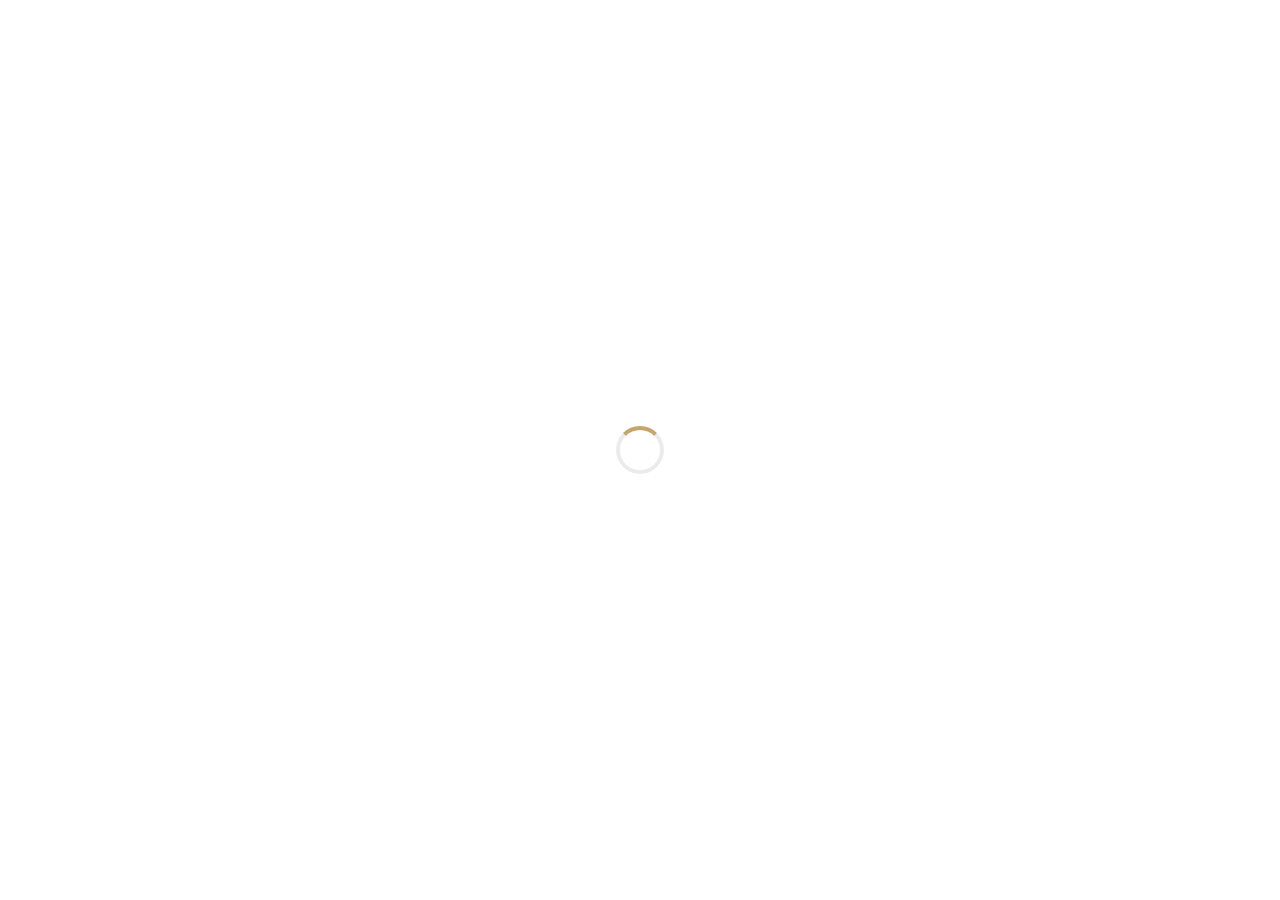
==== commit d20cb84f: "Loading screen" ====
--- a/index.html
+++ b/index.html
@@ -76,10 +76,14 @@
   <link rel="preload" as="image" href="images/intro-cover_3.webp" fetchpriority="high" />
 
   <!-- Stylesheet -->
-  <link rel="stylesheet" href="css/style_13.css" />
+  <link rel="stylesheet" href="css/style_15.css" />
 </head>
 
 <body>
+  <!-- Initial loading overlay shown until intro video is ready -->
+  <div id="initialLoader" aria-hidden="true" style="position:fixed;inset:0;z-index:9999;display:flex;align-items:center;justify-content:center;background:#ffffff;transition:opacity .4s ease,visibility .4s;">
+    <div class="loader-spinner" aria-hidden="true"></div>
+  </div>
   <!-- Intro Video Overlay -->
   <div id="root_1" style="position:fixed;inset:0;z-index:100;transition:opacity 1s ease">
     <div class="fixed inset-0 z-50 cursor-pointer bg-white" style="opacity:1">
@@ -92,7 +96,20 @@
       </video>
 
       <div class="intro-tap-label" role="status" aria-live="polite">
-        <span class="small-star">&#9734;</span><span class="intro-tap-text" data-i18n="intro.tap">Tap to open</span><span class="small-star">&#9734;</span>
+        <svg class="sparkle" viewBox="0 0 24 24">
+          <path d="M12 2
+             C12.8 6.5 15.5 9.2 20 10
+             C15.5 10.8 12.8 13.5 12 18
+             C11.2 13.5 8.5 10.8 4 10
+             C8.5 9.2 11.2 6.5 12 2Z"/>
+        </svg><span class="intro-tap-text" data-i18n="intro.tap">Tap to open</span>
+		<svg class="sparkle" viewBox="0 0 24 24">
+          <path d="M12 2
+             C12.8 6.5 15.5 9.2 20 10
+             C15.5 10.8 12.8 13.5 12 18
+             C11.2 13.5 8.5 10.8 4 10
+             C8.5 9.2 11.2 6.5 12 2Z"/>
+         </svg>
       </div>
 
       <script>
@@ -372,8 +389,8 @@
             <div class="grid grid-cols-1 md:grid-cols-2 divide-y md:divide-y-0 md:divide-x divide-sage/20">
               <!-- Transportation Card -->
               <div class="p-8 text-center">
-                <div class="w-12 h-12 mx-auto mb-4 rounded-full bg-gold/10 flex items-center justify-center">
-                  <svg xmlns="http://www.w3.org/2000/svg" width="24" height="24" viewBox="0 0 24 24" fill="none"
+                <div class="w-14 h-14 mx-auto mb-4 rounded-full bg-gold/10 flex items-center justify-center">
+                  <svg xmlns="http://www.w3.org/2000/svg" width="32" height="32" viewBox="0 0 24 24" fill="none"
                     stroke="currentColor" stroke-width="1.5" stroke-linecap="round" stroke-linejoin="round" class="text-gold">
                     <path d="M8 6v6"></path><path d="M15 6v6"></path>
                     <path d="M2 12h19.6"></path>
@@ -396,8 +413,8 @@
               </div>
               <!-- Parking Card -->
               <div class="p-8 text-center">
-                <div class="w-12 h-12 mx-auto mb-4 rounded-full bg-gold/10 flex items-center justify-center">
-                  <svg xmlns="http://www.w3.org/2000/svg" width="24" height="24" viewBox="0 0 24 24" fill="none"
+                <div class="w-14 h-14 mx-auto mb-4 rounded-full bg-gold/10 flex items-center justify-center">
+                  <svg xmlns="http://www.w3.org/2000/svg" width="32" height="32" viewBox="0 0 24 24" fill="none"
                     stroke="currentColor" stroke-width="1.5" stroke-linecap="round" stroke-linejoin="round" class="text-gold">
                     <rect width="18" height="18" x="3" y="3" rx="2"></rect>
                     <path d="M9 17V7h4a3 3 0 0 1 0 6H9"></path>
@@ -529,11 +546,6 @@
       <p class="font-display font-en text-5xl md:text-6xl text-sage-dark mb-1 leading-tight">&amp;</p>
       <p class="font-display font-en text-5xl md:text-6xl text-sage-dark mb-3 leading-tight">Yara</p>
       <p class="text-lg text-gold font-body font-en font-semibold uppercase tracking-wide mb-4" dir="ltr">17 October 2026</p>
-      <div class="footer-meta">
-        <span>Made with love</span>
-        <span class="footer-dot">•</span>
-        <span>With joy, gratitude, and a little sparkle</span>
-      </div>
     </div>
   </footer>
   </main>
@@ -573,34 +585,58 @@
       var ICON_ON = '<path d="M11 4.702a.705.705 0 0 0-1.203-.498L6.413 7.587A1.4 1.4 0 0 1 5.416 8H3a1 1 0 0 0-1 1v6a1 1 0 0 0 1 1h2.416a1.4 1.4 0 0 1 .997.413l3.383 3.384A.705.705 0 0 0 11 19.298z"></path><path d="M16 9a5 5 0 0 1 0 6"></path><path d="M19.364 18.364a9 9 0 0 0 0-12.728"></path>';
       var ICON_OFF = '<path d="M11 4.702a.705.705 0 0 0-1.203-.498L6.413 7.587A1.4 1.4 0 0 1 5.416 8H3a1 1 0 0 0-1 1v6a1 1 0 0 0 1 1h2.416a1.4 1.4 0 0 1 .997.413l3.383 3.384A.705.705 0 0 0 11 19.298z"></path><line x1="22" x2="16" y1="9" y2="15"></line><line x1="16" x2="22" y1="9" y2="15"></line>';
 
-      btn.addEventListener("click", function (e) {
-        e.stopPropagation();
-        var nowMuted = !audio.muted;
-        audio.muted = nowMuted;
-        audio.volume = nowMuted ? 0 : 1;
-        if (!nowMuted && audio.paused) audio.play().catch(function () { });
-        icon.innerHTML = nowMuted ? ICON_OFF : ICON_ON;
-        btn.setAttribute("aria-label", nowMuted ? "Unmute" : "Mute");
+      function tryPlayAudio() {
+        if (!audio || audio.muted || document.hidden) return;
+        var playPromise = audio.play();
+        if (playPromise && typeof playPromise.then === "function") {
+          playPromise.catch(function () { });
+        }
+      }
+
+      function pauseAudio() {
+        if (!audio || audio.paused) return;
+        audio.pause();
+      }
+
+      if (btn && icon) {
+        btn.addEventListener("click", function (e) {
+          e.stopPropagation();
+          var nowMuted = !audio.muted;
+          audio.muted = nowMuted;
+          audio.volume = nowMuted ? 0 : 1;
+          if (!nowMuted) {
+            tryPlayAudio();
+          } else {
+            pauseAudio();
+          }
+          icon.innerHTML = nowMuted ? ICON_OFF : ICON_ON;
+          btn.setAttribute("aria-label", nowMuted ? "Unmute" : "Mute");
+        });
+      }
+
+      document.addEventListener("touchstart", tryPlayAudio, { passive: true });
+      document.addEventListener("keydown", tryPlayAudio, { passive: true });
+      document.addEventListener("click", tryPlayAudio, { passive: true });
+
+      window.addEventListener("focus", function () {
+        tryPlayAudio();
       });
-    })();
-
-    // Pause/resume music on tab visibility change (works on desktop tab switch & mobile background)
-    (function () {
-      var audio = document.getElementById("bgMusic");
-      var wasPlaying = false;
+
+      window.addEventListener("pageshow", function () {
+        tryPlayAudio();
+      });
 
       document.addEventListener("visibilitychange", function () {
         if (document.hidden) {
-          wasPlaying = !audio.paused;
-          if (wasPlaying) audio.pause();
+          pauseAudio();
         } else {
-          if (wasPlaying && !audio.muted) audio.play().catch(function () { });
+          tryPlayAudio();
         }
       });
     })();
   </script>
 
-  <script src="js/main_7.js" defer></script>
+  <script src="js/main_12.js" defer></script>
 </body>
 
 </html>
--- a/css/style_15.css
+++ b/css/style_15.css
@@ -0,0 +1,4274 @@
+*,
+:before,
+:after {
+  /* Self-hosted font-face definitions — update paths if necessary. */
+}
+
+@font-face {
+  font-family: 'Cairo';
+  font-style: normal;
+  font-weight: 400;
+  font-display: swap;
+  src: url('../fonts/Cairo-400_3.woff2') format('woff2');
+}
+
+@font-face {
+  font-family: 'Cairo';
+  font-style: normal;
+  font-weight: 600;
+  font-display: swap;
+  src: url('../fonts/Cairo-600_3.woff2') format('woff2');
+}
+
+@font-face {
+  font-family: 'Pinyon Script';
+  font-style: normal;
+  font-weight: 400;
+  font-display: swap;
+  src: url('../fonts/PinyonScript-Regular_3.woff2') format('woff2');
+}
+
+@font-face {
+  font-family: 'Amiri';
+  font-style: normal;
+  font-weight: 400;
+  font-display: swap;
+  src: url('../fonts/Amiri-Regular_3.woff2') format('woff2');
+}
+
+@font-face {
+  font-family: 'Amiri';
+  font-style: italic;
+  font-weight: 400;
+  font-display: swap;
+  src: url('../fonts/Amiri-Italic_3.woff2') format('woff2');
+}
+
+/* Re-open rule continuation */
+  --tw-border-spacing-x: 0;
+  --tw-border-spacing-y: 0;
+  --tw-translate-x: 0;
+  --tw-translate-y: 0;
+  --tw-rotate: 0;
+  --tw-skew-x: 0;
+  --tw-skew-y: 0;
+  --tw-scale-x: 1;
+  --tw-scale-y: 1;
+  --tw-pan-x: ;
+  --tw-pan-y: ;
+  --tw-pinch-zoom: ;
+  --tw-scroll-snap-strictness: proximity;
+  --tw-gradient-from-position: ;
+  --tw-gradient-via-position: ;
+  --tw-gradient-to-position: ;
+  --tw-ordinal: ;
+  --tw-slashed-zero: ;
+  --tw-numeric-figure: ;
+  --tw-numeric-spacing: ;
+  --tw-numeric-fraction: ;
+  --tw-ring-inset: ;
+  --tw-ring-offset-width: 0px;
+  --tw-ring-offset-color: #fff;
+  --tw-ring-color: rgb(59 130 246 / 0.5);
+  --tw-ring-offset-shadow: 0 0 #0000;
+  --tw-ring-shadow: 0 0 #0000;
+  --tw-shadow: 0 0 #0000;
+  --tw-shadow-colored: 0 0 #0000;
+  --tw-blur: ;
+  --tw-brightness: ;
+  --tw-contrast: ;
+  --tw-grayscale: ;
+  --tw-hue-rotate: ;
+  --tw-invert: ;
+  --tw-saturate: ;
+  --tw-sepia: ;
+  --tw-drop-shadow: ;
+  --tw-backdrop-blur: ;
+  --tw-backdrop-brightness: ;
+  --tw-backdrop-contrast: ;
+  --tw-backdrop-grayscale: ;
+  --tw-backdrop-hue-rotate: ;
+  --tw-backdrop-invert: ;
+  --tw-backdrop-opacity: ;
+  --tw-backdrop-saturate: ;
+  --tw-backdrop-sepia: ;
+  --tw-contain-size: ;
+  --tw-contain-layout: ;
+  --tw-contain-paint: ;
+  --tw-contain-style: ;
+}
+::backdrop {
+  --tw-border-spacing-x: 0;
+  --tw-border-spacing-y: 0;
+  --tw-translate-x: 0;
+  --tw-translate-y: 0;
+  --tw-rotate: 0;
+  --tw-skew-x: 0;
+  --tw-skew-y: 0;
+  --tw-scale-x: 1;
+  --tw-scale-y: 1;
+  --tw-pan-x: ;
+  --tw-pan-y: ;
+  --tw-pinch-zoom: ;
+  --tw-scroll-snap-strictness: proximity;
+  --tw-gradient-from-position: ;
+  --tw-gradient-via-position: ;
+  --tw-gradient-to-position: ;
+  --tw-ordinal: ;
+  --tw-slashed-zero: ;
+  --tw-numeric-figure: ;
+  --tw-numeric-spacing: ;
+  --tw-numeric-fraction: ;
+  --tw-ring-inset: ;
+  --tw-ring-offset-width: 0px;
+  --tw-ring-offset-color: #fff;
+  --tw-ring-color: rgb(59 130 246 / 0.5);
+  --tw-ring-offset-shadow: 0 0 #0000;
+  --tw-ring-shadow: 0 0 #0000;
+  --tw-shadow: 0 0 #0000;
+  --tw-shadow-colored: 0 0 #0000;
+  --tw-blur: ;
+  --tw-brightness: ;
+  --tw-contrast: ;
+  --tw-grayscale: ;
+  --tw-hue-rotate: ;
+  --tw-invert: ;
+  --tw-saturate: ;
+  --tw-sepia: ;
+  --tw-drop-shadow: ;
+  --tw-backdrop-blur: ;
+  --tw-backdrop-brightness: ;
+  --tw-backdrop-contrast: ;
+  --tw-backdrop-grayscale: ;
+  --tw-backdrop-hue-rotate: ;
+  --tw-backdrop-invert: ;
+  --tw-backdrop-opacity: ;
+  --tw-backdrop-saturate: ;
+  --tw-backdrop-sepia: ;
+  --tw-contain-size: ;
+  --tw-contain-layout: ;
+  --tw-contain-paint: ;
+  --tw-contain-style: ;
+}
+*,
+:before,
+:after {
+  box-sizing: border-box;
+  border-width: 0;
+  border-style: solid;
+  border-color: #e5e7eb;
+}
+:before,
+:after {
+  --tw-content: "";
+}
+html,
+:host {
+  line-height: 1.5;
+  -webkit-text-size-adjust: 100%;
+  -moz-tab-size: 4;
+  -o-tab-size: 4;
+  tab-size: 4;
+  font-family:
+    ui-sans-serif,
+    system-ui,
+    sans-serif,
+    "Apple Color Emoji",
+    "Segoe UI Emoji",
+    Segoe UI Symbol,
+    "Noto Color Emoji";
+  font-feature-settings: normal;
+  font-variation-settings: normal;
+  -webkit-tap-highlight-color: transparent;
+}
+body {
+  margin: 0;
+  line-height: inherit;
+}
+.venue-action-link {
+  padding: 0.95rem 1.2rem;
+  min-height: 48px;
+  border-radius: 999px;
+  border: 1px solid rgba(197, 164, 109, 0.35);
+  background: rgba(197, 164, 109, 0.12);
+  box-shadow: 0 6px 18px rgba(66, 52, 28, 0.08);
+  transition: all 180ms ease;
+  text-decoration: none;
+  touch-action: manipulation;
+  cursor: pointer;
+}
+.venue-action-link:hover,
+.venue-action-link:focus-visible {
+  background: rgb(197, 164, 109);
+  color: rgb(249, 247, 242);
+  border-color: rgb(197, 164, 109);
+  transform: translateY(-1px);
+  box-shadow: 0 10px 22px rgba(66, 52, 28, 0.16);
+}
+.footer-shell {
+  border-top: 1px solid rgba(197, 164, 109, 0.2);
+}
+.footer-ornament {
+  display: inline-flex;
+  align-items: center;
+  justify-content: center;
+  width: 2.5rem;
+  height: 2.5rem;
+  margin: 0 auto 1rem;
+  border-radius: 999px;
+  background: rgba(197, 164, 109, 0.12);
+  color: rgb(197, 164, 109);
+}
+.footer-meta {
+  margin-top: 0.75rem;
+  font-size: 0.72rem;
+  letter-spacing: 0.24em;
+  text-transform: uppercase;
+  color: rgba(86, 73, 53, 0.75);
+  font-family: 'Cairo', sans-serif;
+}
+.footer-dot {
+  margin: 0 0.45rem;
+}
+@media (max-width: 640px) {
+  .venue-action-link {
+    padding: 1rem 1.25rem;
+    font-size: 0.95rem;
+  }
+  .footer-meta {
+    font-size: 0.66rem;
+    line-height: 1.8;
+  }
+}
+.intro-tap-label {
+  position: absolute;
+  left: 50%;
+  bottom: 1.75rem;
+  transform: translateX(-50%);
+  z-index: 60;
+  display: inline-flex;
+  align-items: center;
+  gap: 0.5rem;
+  padding: 0.85rem 1.25rem;
+  border-radius: 999px;
+  background: rgba(255, 255, 255, 0.88);
+  border: 1px solid rgba(197, 164, 109, 0.25);
+  color: #4a473f;
+  font-family: 'Cairo', ui-sans-serif, system-ui, sans-serif;
+  font-size: 0.95rem;
+  font-weight: 600;
+  letter-spacing: 0.14em;
+  text-transform: uppercase;
+  text-align: center;
+  backdrop-filter: blur(10px);
+  box-shadow: 0 12px 30px rgba(0, 0, 0, 0.12);
+  animation: tapLabelPulse 2.8s ease-in-out infinite;
+}
+.intro-tap-label span {
+  white-space: nowrap;
+}
+@keyframes tapLabelPulse {
+  0%, 100% { transform: translateX(-50%) translateY(0); opacity: 1; }
+  25% { transform: translateX(-50%) translateY(-4px); opacity: 0.95; }
+  50% { transform: translateX(-50%) translateY(-8px); opacity: 0.9; }
+  75% { transform: translateX(-50%) translateY(-4px); opacity: 0.95; }
+}
+hr {
+  height: 0;
+  color: inherit;
+  border-top-width: 1px;
+}
+abbr:where([title]) {
+  -webkit-text-decoration: underline dotted;
+  text-decoration: underline dotted;
+}
+h1,
+h2,
+h3,
+h4,
+h5,
+h6 {
+  font-size: inherit;
+  font-weight: inherit;
+}
+a {
+  color: inherit;
+  text-decoration: inherit;
+}
+b,
+strong {
+  font-weight: bolder;
+}
+code,
+kbd,
+samp,
+pre {
+  font-family:
+    ui-monospace,
+    SFMono-Regular,
+    Menlo,
+    Monaco,
+    Consolas,
+    Liberation Mono,
+    Courier New,
+    monospace;
+  font-feature-settings: normal;
+  font-variation-settings: normal;
+  font-size: 1em;
+}
+small {
+  font-size: 80%;
+}
+sub,
+sup {
+  font-size: 75%;
+  line-height: 0;
+  position: relative;
+  vertical-align: baseline;
+}
+sub {
+  bottom: -0.25em;
+}
+sup {
+  top: -0.5em;
+}
+table {
+  text-indent: 0;
+  border-color: inherit;
+  border-collapse: collapse;
+}
+button,
+input,
+optgroup,
+select,
+textarea {
+  font-family: inherit;
+  font-feature-settings: inherit;
+  font-variation-settings: inherit;
+  font-size: 100%;
+  font-weight: inherit;
+  line-height: inherit;
+  letter-spacing: inherit;
+  color: inherit;
+  margin: 0;
+  padding: 0;
+}
+button,
+select {
+  text-transform: none;
+}
+button,
+input:where([type="button"]),
+input:where([type="reset"]),
+input:where([type="submit"]) {
+  -webkit-appearance: button;
+  background-color: transparent;
+  background-image: none;
+}
+:-moz-focusring {
+  outline: auto;
+}
+:-moz-ui-invalid {
+  box-shadow: none;
+}
+progress {
+  vertical-align: baseline;
+}
+::-webkit-inner-spin-button,
+::-webkit-outer-spin-button {
+  height: auto;
+}
+[type="search"] {
+  -webkit-appearance: textfield;
+  outline-offset: -2px;
+}
+::-webkit-search-decoration {
+  -webkit-appearance: none;
+}
+::-webkit-file-upload-button {
+  -webkit-appearance: button;
+  font: inherit;
+}
+summary {
+  display: list-item;
+}
+blockquote,
+dl,
+dd,
+h1,
+h2,
+h3,
+h4,
+h5,
+h6,
+hr,
+figure,
+p,
+pre {
+  margin: 0;
+}
+fieldset {
+  margin: 0;
+  padding: 0;
+}
+legend {
+  padding: 0;
+}
+ol,
+ul,
+menu {
+  list-style: none;
+  margin: 0;
+  padding: 0;
+}
+dialog {
+  padding: 0;
+}
+textarea {
+  resize: vertical;
+}
+input::-moz-placeholder,
+textarea::-moz-placeholder {
+  opacity: 1;
+  color: #9ca3af;
+}
+input::placeholder,
+textarea::placeholder {
+  opacity: 1;
+  color: #9ca3af;
+}
+button,
+[role="button"] {
+  cursor: pointer;
+}
+:disabled {
+  cursor: default;
+}
+img,
+svg,
+video,
+canvas,
+audio,
+iframe,
+embed,
+object {
+  display: block;
+  vertical-align: middle;
+}
+img,
+video {
+  max-width: 100%;
+  height: auto;
+}
+[hidden]:where(:not([hidden="until-found"])) {
+  display: none;
+}
+:root {
+  --background: 40 24% 95%;
+  --foreground: 33 47% 35%;
+  --card: 30 20% 92%;
+  --card-foreground: 25 49% 15%;
+  --popover: 50 52% 91%;
+  --popover-foreground: 25 49% 15%;
+  --primary: 38 43% 40%;
+  --primary-foreground: 50 52% 96%;
+  --secondary: 50 52% 92%;
+  --secondary-foreground: 25 49% 15%;
+  --muted: 50 30% 87%;
+  --muted-foreground: 25 20% 35%;
+  --accent: 50 33% 24%;
+  --accent-foreground: 50 52% 92%;
+  --destructive: 0 65% 55%;
+  --destructive-foreground: 0 0% 100%;
+  --border: 40 25% 80%;
+  --input: 40 25% 80%;
+  --ring: 38 43% 60%;
+  --radius: 0.5rem;
+  --ivory: 40 37% 96%;
+  --cream: 50 45% 89%;
+  --sage: 50 33% 24%;
+  --sage-dark: 33 47% 35%;
+  --sage-light: 50 25% 38%;
+  --gold: 38 43% 60%;
+  --gold-soft: 38 35% 50%;
+  --terracotta: 25 49% 15%;
+  --olive: 50 33% 24%;
+  --carbon: 25 49% 12%;
+  --countdown: 38 43% 60%;
+  --burgundy: 38 43% 40%;
+  --burgundy-dark: 38 50% 30%;
+  --burgundy-light: 38 35% 55%;
+  --champagne: 50 40% 85%;
+  --champagne-dark: 50 30% 70%;
+  --champagne-light: 50 52% 92%;
+  --champagne-gold: 38 43% 60%;
+  --champagne-rose: 38 30% 50%;
+  --champagne-beige: 50 35% 82%;
+  --sidebar-background: 25 49% 15%;
+  --sidebar-foreground: 50 52% 92%;
+  --sidebar-primary: 38 43% 40%;
+  --sidebar-primary-foreground: 50 52% 96%;
+  --sidebar-accent: 25 40% 20%;
+  --sidebar-accent-foreground: 50 52% 92%;
+  --sidebar-border: 25 35% 20%;
+  --sidebar-ring: 38 43% 60%;
+  --font-display: "Pinyon Script", cursive;
+  --font-script: "Pinyon Script", cursive;
+  --font-body: "arek-armenian", serif;
+  --transition-smooth: all 0.4s cubic-bezier(0.4, 0, 0.2, 1);
+  --transition-bounce: all 0.5s cubic-bezier(0.68, -0.55, 0.265, 1.55);
+  --shadow-soft:
+    0 2px 15px -3px rgba(59, 38, 19, 0.1), 0 4px 6px -2px rgba(59, 38, 19, 0.05);
+  --shadow-elegant:
+    0 10px 40px -10px rgba(59, 38, 19, 0.15),
+    0 4px 15px -3px rgba(59, 38, 19, 0.08);
+  --shadow-lifted:
+    0 20px 50px -15px rgba(59, 38, 19, 0.2),
+    0 8px 20px -5px rgba(59, 38, 19, 0.1);
+}
+.dark {
+  --background: 40 20% 10%;
+  --foreground: 45 30% 92%;
+  --card: 40 18% 14%;
+  --card-foreground: 45 30% 92%;
+  --popover: 40 20% 12%;
+  --popover-foreground: 45 30% 92%;
+  --primary: 43 75% 55%;
+  --primary-foreground: 40 20% 10%;
+  --secondary: 40 15% 18%;
+  --secondary-foreground: 45 30% 90%;
+  --muted: 40 12% 20%;
+  --muted-foreground: 45 15% 55%;
+  --accent: 43 50% 50%;
+  --accent-foreground: 45 30% 92%;
+  --destructive: 0 62% 40%;
+  --destructive-foreground: 0 0% 100%;
+  --border: 40 12% 20%;
+  --input: 40 12% 20%;
+  --ring: 43 75% 55%;
+  --sidebar-background: 40 20% 12%;
+  --sidebar-foreground: 45 30% 90%;
+  --sidebar-primary: 43 75% 55%;
+  --sidebar-primary-foreground: 40 20% 10%;
+  --sidebar-accent: 40 15% 18%;
+  --sidebar-accent-foreground: 45 25% 85%;
+  --sidebar-border: 40 12% 18%;
+  --sidebar-ring: 43 75% 55%;
+}
+* {
+  border-color: hsl(var(--border));
+}
+html {
+  scroll-behavior: smooth;
+  color-scheme: light only;
+}
+@media (prefers-color-scheme: dark) {
+  :root {
+    color-scheme: light only;
+  }
+}
+body {
+  background-color: hsl(var(--background));
+  color: hsl(var(--foreground));
+  font-family: var(--font-body);
+  background-blend-mode: overlay;
+  background-size: 200px;
+}
+h1,
+h2,
+h3,
+h4,
+h5,
+h6 {
+  font-family: var(--font-display);
+  font-weight: 400;
+}
+.section-padding {
+  padding: 5rem 1.5rem;
+}
+@media (min-width: 768px) {
+  .section-padding {
+    padding: 8rem 3rem;
+  }
+}
+.section-title {
+  margin-bottom: 1rem;
+  font-size: 3.75rem;
+  line-height: 1;
+  font-weight: 300;
+  letter-spacing: 0.025em;
+}
+@media (min-width: 768px) {
+  .section-title {
+    font-size: 6rem;
+    line-height: 1;
+  }
+}
+.section-title {
+  font-family: var(--font-display);
+}
+.card-elegant {
+  border-radius: calc(var(--radius) - 4px);
+  border-width: 1px;
+  border-color: hsl(var(--border) / 0.3);
+  background-color: hsl(var(--card) / 0.8);
+  padding: 2rem;
+  --tw-backdrop-blur: blur(4px);
+  -webkit-backdrop-filter: var(--tw-backdrop-blur) var(--tw-backdrop-brightness)
+    var(--tw-backdrop-contrast) var(--tw-backdrop-grayscale)
+    var(--tw-backdrop-hue-rotate) var(--tw-backdrop-invert)
+    var(--tw-backdrop-opacity) var(--tw-backdrop-saturate)
+    var(--tw-backdrop-sepia);
+  backdrop-filter: var(--tw-backdrop-blur) var(--tw-backdrop-brightness)
+    var(--tw-backdrop-contrast) var(--tw-backdrop-grayscale)
+    var(--tw-backdrop-hue-rotate) var(--tw-backdrop-invert)
+    var(--tw-backdrop-opacity) var(--tw-backdrop-saturate)
+    var(--tw-backdrop-sepia);
+  box-shadow: var(--shadow-soft);
+  transition:
+    box-shadow 0.4s ease,
+    transform 0.4s ease;
+}
+.card-elegant:hover {
+  box-shadow: var(--shadow-elegant);
+  transform: translateY(-2px);
+}
+.divider-ornament {
+  margin-top: 3rem;
+  margin-bottom: 3rem;
+  display: flex;
+  align-items: center;
+  justify-content: center;
+  gap: 1rem;
+}
+.divider-ornament:before,
+.divider-ornament:after {
+  content: "";
+  height: 1px;
+  max-width: 6rem;
+  flex: 1 1 0%;
+  background-color: hsl(var(--border));
+}
+.sr-only {
+  position: absolute;
+  width: 1px;
+  height: 1px;
+  padding: 0;
+  margin: -1px;
+  overflow: hidden;
+  clip: rect(0, 0, 0, 0);
+  white-space: nowrap;
+  border-width: 0;
+}
+.pointer-events-none {
+  pointer-events: none;
+}
+.pointer-events-auto {
+  pointer-events: auto;
+}
+.visible {
+  visibility: visible;
+}
+.invisible {
+  visibility: hidden;
+}
+.fixed {
+  position: fixed;
+}
+.absolute {
+  position: absolute;
+}
+.relative {
+  position: relative;
+}
+.sticky {
+  position: sticky;
+}
+.inset-0 {
+  top: 0;
+  right: 0;
+  bottom: 0;
+  left: 0;
+}
+.inset-x-0 {
+  left: 0;
+  right: 0;
+}
+.inset-y-0 {
+  top: 0;
+  bottom: 0;
+}
+.-bottom-12 {
+  bottom: -3rem;
+}
+.-left-12 {
+  left: -3rem;
+}
+.-left-\[9999px\] {
+  left: -9999px;
+}
+.-right-12 {
+  right: -3rem;
+}
+.-top-12 {
+  top: -3rem;
+}
+.bottom-0 {
+  bottom: 0;
+}
+.bottom-3 {
+  bottom: 0.75rem;
+}
+.bottom-6 {
+  bottom: 1.5rem;
+}
+.left-0 {
+  left: 0;
+}
+.left-1 {
+  left: 0.25rem;
+}
+.left-1\/2 {
+  left: 50%;
+}
+.left-2 {
+  left: 0.5rem;
+}
+.left-3 {
+  left: 0.75rem;
+}
+.left-\[50\%\] {
+  left: 50%;
+}
+.right-0 {
+  right: 0;
+}
+.right-1 {
+  right: 0.25rem;
+}
+.right-2 {
+  right: 0.5rem;
+}
+.right-3 {
+  right: 0.75rem;
+}
+.right-4 {
+  right: 1rem;
+}
+.right-6 {
+  right: 1.5rem;
+}
+.top-0 {
+  top: 0;
+}
+.top-1\.5 {
+  top: 0.375rem;
+}
+.top-1\/2 {
+  top: 50%;
+}
+.top-2 {
+  top: 0.5rem;
+}
+.top-3 {
+  top: 0.75rem;
+}
+.top-3\.5 {
+  top: 0.875rem;
+}
+.top-4 {
+  top: 1rem;
+}
+.top-\[1px\] {
+  top: 1px;
+}
+.top-\[50\%\] {
+  top: 50%;
+}
+.top-\[60\%\] {
+  top: 60%;
+}
+.top-full {
+  top: 100%;
+}
+.z-10 {
+  z-index: 10;
+}
+.z-20 {
+  z-index: 20;
+}
+.z-40 {
+  z-index: 40;
+}
+.z-50 {
+  z-index: 50;
+}
+.z-\[100\] {
+  z-index: 100;
+}
+.z-\[1\] {
+  z-index: 1;
+}
+.-mx-1 {
+  margin-left: -0.25rem;
+  margin-right: -0.25rem;
+}
+.mx-1 {
+  margin-left: 0.25rem;
+  margin-right: 0.25rem;
+}
+.mx-2 {
+  margin-left: 0.5rem;
+  margin-right: 0.5rem;
+}
+.mx-3\.5 {
+  margin-left: 0.875rem;
+  margin-right: 0.875rem;
+}
+.mx-4 {
+  margin-left: 1rem;
+  margin-right: 1rem;
+}
+.mx-auto {
+  margin-left: auto;
+  margin-right: auto;
+}
+.my-0\.5 {
+  margin-top: 0.125rem;
+  margin-bottom: 0.125rem;
+}
+.my-1 {
+  margin-top: 0.25rem;
+  margin-bottom: 0.25rem;
+}
+.my-4 {
+  margin-top: 1rem;
+  margin-bottom: 1rem;
+}
+.my-6 {
+  margin-top: 1.5rem;
+  margin-bottom: 1.5rem;
+}
+.-ml-4 {
+  margin-left: -1rem;
+}
+.-mt-1 {
+  margin-top: -0.25rem;
+}
+.-mt-4 {
+  margin-top: -1rem;
+}
+.mb-0 {
+  margin-bottom: 0;
+}
+.mb-1 {
+  margin-bottom: 0.25rem;
+}
+.mb-10 {
+  margin-bottom: 2.5rem;
+}
+.mb-12 {
+  margin-bottom: 3rem;
+}
+.mb-16 {
+  margin-bottom: 4rem;
+}
+.mb-2 {
+  margin-bottom: 0.5rem;
+}
+.mb-3 {
+  margin-bottom: 0.75rem;
+}
+.mb-4 {
+  margin-bottom: 1rem;
+}
+.mb-6 {
+  margin-bottom: 1.5rem;
+}
+.mb-8 {
+  margin-bottom: 2rem;
+}
+.ml-1 {
+  margin-left: 0.25rem;
+}
+.ml-auto {
+  margin-left: auto;
+}
+.mr-2 {
+  margin-right: 0.5rem;
+}
+.mt-0\.5 {
+  margin-top: 0.125rem;
+}
+.mt-1 {
+  margin-top: 0.25rem;
+}
+.mt-1\.5 {
+  margin-top: 0.375rem;
+}
+.mt-10 {
+  margin-top: 2.5rem;
+}
+.mt-12 {
+  margin-top: 3rem;
+}
+.mt-2 {
+  margin-top: 0.5rem;
+}
+.mt-24 {
+  margin-top: 6rem;
+}
+.mt-3 {
+  margin-top: 0.75rem;
+}
+.mt-4 {
+  margin-top: 1rem;
+}
+.mt-8 {
+  margin-top: 2rem;
+}
+.mt-auto {
+  margin-top: auto;
+}
+.block {
+  display: block;
+}
+.inline-block {
+  display: inline-block;
+}
+.inline {
+  display: inline;
+}
+.flex {
+  display: flex;
+}
+.inline-flex {
+  display: inline-flex;
+}
+.table {
+  display: table;
+}
+.grid {
+  display: grid;
+}
+.hidden {
+  display: none;
+}
+.aspect-square {
+  aspect-ratio: 1 / 1;
+}
+.aspect-video {
+  aspect-ratio: 16 / 9;
+}
+.size-4 {
+  width: 1rem;
+  height: 1rem;
+}
+.h-1\.5 {
+  height: 0.375rem;
+}
+.h-10 {
+  height: 2.5rem;
+}
+.h-11 {
+  height: 2.75rem;
+}
+.h-12 {
+  height: 3rem;
+}
+.h-16 {
+  height: 4rem;
+}
+.h-2 {
+  height: 0.5rem;
+}
+.h-2\.5 {
+  height: 0.625rem;
+}
+.h-3 {
+  height: 0.75rem;
+}
+.h-3\.5 {
+  height: 0.875rem;
+}
+.h-4 {
+  height: 1rem;
+}
+.h-5 {
+  height: 1.25rem;
+}
+.h-6 {
+  height: 1.5rem;
+}
+.h-64 {
+  height: 16rem;
+}
+.h-7 {
+  height: 1.75rem;
+}
+.h-72 {
+  height: 18rem;
+}
+.h-8 {
+  height: 2rem;
+}
+.h-9 {
+  height: 2.25rem;
+}
+.h-\[1px\] {
+  height: 1px;
+}
+.h-\[var\(--radix-navigation-menu-viewport-height\)\] {
+  height: var(--radix-navigation-menu-viewport-height);
+}
+.h-\[var\(--radix-select-trigger-height\)\] {
+  height: var(--radix-select-trigger-height);
+}
+.h-auto {
+  height: auto;
+}
+.h-full {
+  height: 100%;
+}
+.h-px {
+  height: 1px;
+}
+.h-svh {
+  height: 100svh;
+}
+.max-h-96 {
+  max-height: 24rem;
+}
+.max-h-\[300px\] {
+  max-height: 300px;
+}
+.max-h-\[90vh\] {
+  max-height: 90vh;
+}
+.max-h-screen {
+  max-height: 100vh;
+}
+.min-h-0 {
+  min-height: 0px;
+}
+.min-h-\[80px\] {
+  min-height: 80px;
+}
+.min-h-screen {
+  min-height: 85vh;
+}
+.min-h-svh {
+  min-height: 100svh;
+}
+.w-0 {
+  width: 0px;
+}
+.w-1 {
+  width: 0.25rem;
+}
+.w-1\/2 {
+  width: 50%;
+}
+.w-10 {
+  width: 2.5rem;
+}
+.w-11 {
+  width: 2.75rem;
+}
+.w-12 {
+  width: 3rem;
+}
+.w-16 {
+  width: 4rem;
+}
+.w-2 {
+  width: 0.5rem;
+}
+.w-2\.5 {
+  width: 0.625rem;
+}
+.w-20 {
+  width: 5rem;
+}
+.w-24 {
+  width: 6rem;
+}
+.w-28 {
+  width: 7rem;
+}
+.w-3 {
+  width: 0.75rem;
+}
+.w-3\.5 {
+  width: 0.875rem;
+}
+.w-3\/4 {
+  width: 75%;
+}
+.w-32 {
+  width: 8rem;
+}
+.w-4 {
+  width: 1rem;
+}
+.w-5 {
+  width: 1.25rem;
+}
+.w-6 {
+  width: 1.5rem;
+}
+.w-64 {
+  width: 16rem;
+}
+.w-7 {
+  width: 1.75rem;
+}
+.w-72 {
+  width: 18rem;
+}
+.w-8 {
+  width: 2rem;
+}
+.w-9 {
+  width: 2.25rem;
+}
+.w-\[--sidebar-width\] {
+  width: var(--sidebar-width);
+}
+.w-\[100px\] {
+  width: 100px;
+}
+.w-\[1px\] {
+  width: 1px;
+}
+.w-auto {
+  width: auto;
+}
+.w-full {
+  width: 100%;
+}
+.w-max {
+  width: -moz-max-content;
+  width: max-content;
+}
+.w-px {
+  width: 1px;
+}
+.min-w-0 {
+  min-width: 0px;
+}
+.min-w-5 {
+  min-width: 1.25rem;
+}
+.min-w-\[12rem\] {
+  min-width: 12rem;
+}
+.min-w-\[8rem\] {
+  min-width: 8rem;
+}
+.min-w-\[var\(--radix-select-trigger-width\)\] {
+  min-width: var(--radix-select-trigger-width);
+}
+.max-w-2xl {
+  max-width: 42rem;
+}
+.max-w-3xl {
+  max-width: 48rem;
+}
+.max-w-4xl {
+  max-width: 56rem;
+}
+.max-w-7xl {
+  max-width: 80rem;
+}
+.max-w-\[--skeleton-width\] {
+  max-width: var(--skeleton-width);
+}
+.max-w-lg {
+  max-width: 38rem;
+}
+.max-w-max {
+  max-width: -moz-max-content;
+  max-width: max-content;
+}
+.max-w-md {
+  max-width: 28rem;
+}
+.max-w-xl {
+  max-width: 36rem;
+}
+.flex-1 {
+  flex: 1 1 0%;
+}
+.flex-shrink-0,
+.shrink-0 {
+  flex-shrink: 0;
+}
+.grow {
+  flex-grow: 1;
+}
+.grow-0 {
+  flex-grow: 0;
+}
+.basis-full {
+  flex-basis: 100%;
+}
+.caption-bottom {
+  caption-side: bottom;
+}
+.border-collapse {
+  border-collapse: collapse;
+}
+.-translate-x-1\/2 {
+  --tw-translate-x: -50%;
+  transform: translate(var(--tw-translate-x), var(--tw-translate-y))
+    rotate(var(--tw-rotate)) skew(var(--tw-skew-x)) skewY(var(--tw-skew-y))
+    scaleX(var(--tw-scale-x)) scaleY(var(--tw-scale-y));
+}
+.-translate-x-px {
+  --tw-translate-x: -1px;
+  transform: translate(var(--tw-translate-x), var(--tw-translate-y))
+    rotate(var(--tw-rotate)) skew(var(--tw-skew-x)) skewY(var(--tw-skew-y))
+    scaleX(var(--tw-scale-x)) scaleY(var(--tw-scale-y));
+}
+.-translate-y-1\/2 {
+  --tw-translate-y: -50%;
+  transform: translate(var(--tw-translate-x), var(--tw-translate-y))
+    rotate(var(--tw-rotate)) skew(var(--tw-skew-x)) skewY(var(--tw-skew-y))
+    scaleX(var(--tw-scale-x)) scaleY(var(--tw-scale-y));
+}
+.translate-x-\[-50\%\] {
+  --tw-translate-x: -50%;
+  transform: translate(var(--tw-translate-x), var(--tw-translate-y))
+    rotate(var(--tw-rotate)) skew(var(--tw-skew-x)) skewY(var(--tw-skew-y))
+    scaleX(var(--tw-scale-x)) scaleY(var(--tw-scale-y));
+}
+.translate-x-px {
+  --tw-translate-x: 1px;
+  transform: translate(var(--tw-translate-x), var(--tw-translate-y))
+    rotate(var(--tw-rotate)) skew(var(--tw-skew-x)) skewY(var(--tw-skew-y))
+    scaleX(var(--tw-scale-x)) scaleY(var(--tw-scale-y));
+}
+.translate-y-\[-50\%\] {
+  --tw-translate-y: -50%;
+  transform: translate(var(--tw-translate-x), var(--tw-translate-y))
+    rotate(var(--tw-rotate)) skew(var(--tw-skew-x)) skewY(var(--tw-skew-y))
+    scaleX(var(--tw-scale-x)) scaleY(var(--tw-scale-y));
+}
+.rotate-180 {
+  --tw-rotate: 180deg;
+  transform: translate(var(--tw-translate-x), var(--tw-translate-y))
+    rotate(var(--tw-rotate)) skew(var(--tw-skew-x)) skewY(var(--tw-skew-y))
+    scaleX(var(--tw-scale-x)) scaleY(var(--tw-scale-y));
+}
+.rotate-45 {
+  --tw-rotate: 45deg;
+  transform: translate(var(--tw-translate-x), var(--tw-translate-y))
+    rotate(var(--tw-rotate)) skew(var(--tw-skew-x)) skewY(var(--tw-skew-y))
+    scaleX(var(--tw-scale-x)) scaleY(var(--tw-scale-y));
+}
+.rotate-90 {
+  --tw-rotate: 90deg;
+  transform: translate(var(--tw-translate-x), var(--tw-translate-y))
+    rotate(var(--tw-rotate)) skew(var(--tw-skew-x)) skewY(var(--tw-skew-y))
+    scaleX(var(--tw-scale-x)) scaleY(var(--tw-scale-y));
+}
+.transform {
+  transform: translate(var(--tw-translate-x), var(--tw-translate-y))
+    rotate(var(--tw-rotate)) skew(var(--tw-skew-x)) skewY(var(--tw-skew-y))
+    scaleX(var(--tw-scale-x)) scaleY(var(--tw-scale-y));
+}
+@keyframes float {
+  0%,
+  to {
+    transform: translateY(0);
+  }
+  50% {
+    transform: translateY(-12px);
+  }
+}
+.animate-\[float_3s_ease-in-out_infinite\] {
+  animation: float 3s ease-in-out infinite;
+}
+
+@keyframes illustration-sway {
+  0%,
+  100% {
+    transform: rotate(-3deg) translateY(0);
+  }
+  50% {
+    transform: rotate(3deg) translateY(-4px);
+  }
+}
+
+img[src*="images/illustrations/"] {
+  transform-origin: center;
+  will-change: transform;
+  animation: illustration-sway 3s ease-in-out infinite;
+}
+@keyframes pulse {
+  50% {
+    opacity: 0.5;
+  }
+}
+.animate-pulse {
+  animation: pulse 2s cubic-bezier(0.4, 0, 0.6, 1) infinite;
+}
+.cursor-default {
+  cursor: default;
+}
+.cursor-pointer {
+  cursor: pointer;
+}
+.touch-none {
+  touch-action: none;
+}
+.select-none {
+  -webkit-user-select: none;
+  -moz-user-select: none;
+  user-select: none;
+}
+.resize {
+  resize: both;
+}
+.list-none {
+  list-style-type: none;
+}
+.grid-cols-2 {
+  grid-template-columns: repeat(2, minmax(0, 1fr));
+}
+.flex-row {
+  flex-direction: row;
+}
+.flex-col {
+  flex-direction: column;
+}
+.flex-col-reverse {
+  flex-direction: column-reverse;
+}
+.flex-wrap {
+  flex-wrap: wrap;
+}
+.items-start {
+  align-items: flex-start;
+}
+.items-end {
+  align-items: flex-end;
+}
+.items-center {
+  align-items: center;
+}
+.items-stretch {
+  align-items: stretch;
+}
+.justify-center {
+  justify-content: center;
+}
+.justify-between {
+  justify-content: space-between;
+}
+.gap-0\.5 {
+  gap: 0.125rem;
+}
+.gap-1 {
+  gap: 0.25rem;
+}
+.gap-1\.5 {
+  gap: 0.375rem;
+}
+.gap-2 {
+  gap: 0.5rem;
+}
+.gap-3 {
+  gap: 0.75rem;
+}
+.gap-4 {
+  gap: 1rem;
+}
+.gap-6 {
+  gap: 1.5rem;
+}
+.space-x-1 > :not([hidden]) ~ :not([hidden]) {
+  --tw-space-x-reverse: 0;
+  margin-right: calc(0.25rem * var(--tw-space-x-reverse));
+  margin-left: calc(0.25rem * calc(1 - var(--tw-space-x-reverse)));
+}
+.space-x-2 > :not([hidden]) ~ :not([hidden]) {
+  --tw-space-x-reverse: 0;
+  margin-right: calc(0.5rem * var(--tw-space-x-reverse));
+  margin-left: calc(0.5rem * calc(1 - var(--tw-space-x-reverse)));
+}
+
+/* Initial loader spinner (simple, no text) */
+#initialLoader {
+  -webkit-font-smoothing: antialiased;
+  -moz-osx-font-smoothing: grayscale;
+}
+#initialLoader.hidden {
+  opacity: 0;
+  visibility: hidden;
+  pointer-events: none;
+}
+.loader-spinner {
+  width: 48px;
+  height: 48px;
+  border-radius: 50%;
+  border: 4px solid rgba(0,0,0,0.08);
+  border-top-color: rgb(197,164,109);
+  animation: loader-spin 1s linear infinite;
+}
+@keyframes loader-spin {
+  to { transform: rotate(360deg); }
+}
+.space-x-4 > :not([hidden]) ~ :not([hidden]) {
+  --tw-space-x-reverse: 0;
+  margin-right: calc(1rem * var(--tw-space-x-reverse));
+  margin-left: calc(1rem * calc(1 - var(--tw-space-x-reverse)));
+}
+.space-y-0 > :not([hidden]) ~ :not([hidden]) {
+  --tw-space-y-reverse: 0;
+  margin-top: calc(0px * calc(1 - var(--tw-space-y-reverse)));
+  margin-bottom: calc(0px * var(--tw-space-y-reverse));
+}
+.space-y-1 > :not([hidden]) ~ :not([hidden]) {
+  --tw-space-y-reverse: 0;
+  margin-top: calc(0.25rem * calc(1 - var(--tw-space-y-reverse)));
+  margin-bottom: calc(0.25rem * var(--tw-space-y-reverse));
+}
+.space-y-1\.5 > :not([hidden]) ~ :not([hidden]) {
+  --tw-space-y-reverse: 0;
+  margin-top: calc(0.375rem * calc(1 - var(--tw-space-y-reverse)));
+  margin-bottom: calc(0.375rem * var(--tw-space-y-reverse));
+}
+.space-y-2 > :not([hidden]) ~ :not([hidden]) {
+  --tw-space-y-reverse: 0;
+  margin-top: calc(0.5rem * calc(1 - var(--tw-space-y-reverse)));
+  margin-bottom: calc(0.5rem * var(--tw-space-y-reverse));
+}
+.space-y-3 > :not([hidden]) ~ :not([hidden]) {
+  --tw-space-y-reverse: 0;
+  margin-top: calc(0.75rem * calc(1 - var(--tw-space-y-reverse)));
+  margin-bottom: calc(0.75rem * var(--tw-space-y-reverse));
+}
+.space-y-4 > :not([hidden]) ~ :not([hidden]) {
+  --tw-space-y-reverse: 0;
+  margin-top: calc(1rem * calc(1 - var(--tw-space-y-reverse)));
+  margin-bottom: calc(1rem * var(--tw-space-y-reverse));
+}
+.space-y-5 > :not([hidden]) ~ :not([hidden]) {
+  --tw-space-y-reverse: 0;
+  margin-top: calc(1.25rem * calc(1 - var(--tw-space-y-reverse)));
+  margin-bottom: calc(1.25rem * var(--tw-space-y-reverse));
+}
+.space-y-6 > :not([hidden]) ~ :not([hidden]) {
+  --tw-space-y-reverse: 0;
+  margin-top: calc(1.5rem * calc(1 - var(--tw-space-y-reverse)));
+  margin-bottom: calc(1.5rem * var(--tw-space-y-reverse));
+}
+.space-y-8 > :not([hidden]) ~ :not([hidden]) {
+  --tw-space-y-reverse: 0;
+  margin-top: calc(2rem * calc(1 - var(--tw-space-y-reverse)));
+  margin-bottom: calc(2rem * var(--tw-space-y-reverse));
+}
+.overflow-auto {
+  overflow: auto;
+}
+.overflow-hidden {
+  overflow: hidden;
+}
+.overflow-y-auto {
+  overflow-y: auto;
+}
+.overflow-x-hidden {
+  overflow-x: hidden;
+}
+.truncate {
+  overflow: hidden;
+  text-overflow: ellipsis;
+  white-space: nowrap;
+}
+.whitespace-nowrap {
+  white-space: nowrap;
+}
+.whitespace-pre-line {
+  white-space: pre-line;
+}
+.whitespace-pre-wrap {
+  white-space: pre-wrap;
+}
+.break-words {
+  overflow-wrap: break-word;
+}
+.rounded-2xl {
+  border-radius: 1rem;
+}
+.rounded-\[2px\] {
+  border-radius: 2px;
+}
+.rounded-\[inherit\] {
+  border-radius: inherit;
+}
+.rounded-full {
+  border-radius: 9999px;
+}
+.rounded-lg {
+  border-radius: var(--radius);
+}
+.rounded-md {
+  border-radius: calc(var(--radius) - 2px);
+}
+.rounded-sm {
+  border-radius: calc(var(--radius) - 4px);
+}
+.rounded-xl {
+  border-radius: 0.75rem;
+}
+.rounded-b-lg {
+  border-bottom-right-radius: var(--radius);
+  border-bottom-left-radius: var(--radius);
+}
+.rounded-t-\[10px\] {
+  border-top-left-radius: 10px;
+  border-top-right-radius: 10px;
+}
+.rounded-tl-sm {
+  border-top-left-radius: calc(var(--radius) - 4px);
+}
+.border {
+  border-width: 1px;
+}
+.border-2 {
+  border-width: 2px;
+}
+.border-\[1\.5px\] {
+  border-width: 1.5px;
+}
+.border-y {
+  border-top-width: 1px;
+  border-bottom-width: 1px;
+}
+.border-b {
+  border-bottom-width: 1px;
+}
+.border-l {
+  border-left-width: 1px;
+}
+.border-r {
+  border-right-width: 1px;
+}
+.border-t {
+  border-top-width: 1px;
+}
+.border-t-0 {
+  border-top-width: 0px;
+}
+.border-dashed {
+  border-style: dashed;
+}
+.border-\[\#c5a46d\] {
+  --tw-border-opacity: 1;
+  border-color: rgb(197 164 109 / var(--tw-border-opacity, 1));
+}
+.border-\[\#c5a46d\]\/30 {
+  border-color: #c5a46d4d;
+}
+.border-\[--color-border\] {
+  border-color: var(--color-border);
+}
+.border-border {
+  border-color: hsl(var(--border));
+}
+.border-border\/50 {
+  border-color: hsl(var(--border) / 0.5);
+}
+.border-destructive {
+  border-color: hsl(var(--destructive));
+}
+.border-destructive\/50 {
+  border-color: hsl(var(--destructive) / 0.5);
+}
+.border-gold\/10 {
+  border-color: hsl(var(--gold) / 0.1);
+}
+.border-gold\/20 {
+  border-color: hsl(var(--gold) / 0.2);
+}
+.border-gold\/30 {
+  border-color: hsl(var(--gold) / 0.3);
+}
+.border-gold\/40 {
+  border-color: hsl(var(--gold) / 0.4);
+}
+.border-input {
+  border-color: hsl(var(--input));
+}
+.border-ivory\/80 {
+  border-color: hsl(var(--ivory) / 0.8);
+}
+.border-primary {
+  border-color: hsl(var(--primary));
+}
+.border-sage-dark\/20 {
+  border-color: hsl(var(--sage-dark) / 0.2);
+}
+.border-sage-dark\/30 {
+  border-color: hsl(var(--sage-dark) / 0.3);
+}
+.border-sage-dark\/40 {
+  border-color: hsl(var(--sage-dark) / 0.4);
+}
+.border-sage-dark\/50 {
+  border-color: hsl(var(--sage-dark) / 0.5);
+}
+.border-sage\/20 {
+  border-color: hsl(var(--sage) / 0.2);
+}
+.border-sage\/30 {
+  border-color: hsl(var(--sage) / 0.3);
+}
+.border-sidebar-border {
+  border-color: hsl(var(--sidebar-border));
+}
+.border-transparent {
+  border-color: transparent;
+}
+.border-l-transparent {
+  border-left-color: transparent;
+}
+.border-t-transparent {
+  border-top-color: transparent;
+}
+.bg-\[\#c5a46d\]\/5 {
+  background-color: #c5a46d0d;
+}
+.bg-\[--color-bg\] {
+  background-color: var(--color-bg);
+}
+.bg-accent {
+  background-color: hsl(var(--accent));
+}
+.bg-background {
+  background-color: hsl(var(--background));
+}
+.bg-black\/30 {
+  background-color: #0000004d;
+}
+.bg-black\/80 {
+  background-color: #000c;
+}
+.bg-border {
+  background-color: hsl(var(--border));
+}
+.bg-card {
+  background-color: hsl(var(--card));
+}
+.bg-destructive {
+  background-color: hsl(var(--destructive));
+}
+.bg-foreground {
+  background-color: hsl(var(--foreground));
+}
+.bg-gold\/20 {
+  background-color: hsl(var(--gold) / 0.2);
+}
+.bg-gold\/25 {
+  background-color: hsl(var(--gold) / 0.25);
+}
+.bg-gold\/30 {
+  background-color: hsl(var(--gold) / 0.3);
+}
+.bg-gold\/5 {
+  background-color: hsl(var(--gold) / 0.05);
+}
+.bg-muted {
+  background-color: hsl(var(--muted));
+}
+.bg-muted\/20 {
+  background-color: hsl(var(--muted) / 0.2);
+}
+.bg-muted\/50 {
+  background-color: hsl(var(--muted) / 0.5);
+}
+.bg-popover {
+  background-color: hsl(var(--popover));
+}
+.bg-primary {
+  background-color: hsl(var(--primary));
+}
+.bg-sage-dark {
+  background-color: hsl(var(--sage-dark));
+}
+.bg-sage-dark\/20 {
+  background-color: hsl(var(--sage-dark) / 0.2);
+}
+.bg-sage-dark\/40 {
+  background-color: hsl(var(--sage-dark) / 0.4);
+}
+.bg-sage-dark\/5 {
+  background-color: hsl(var(--sage-dark) / 0.05);
+}
+.bg-sage\/30 {
+  background-color: hsl(var(--sage) / 0.3);
+}
+.bg-secondary {
+  background-color: hsl(var(--secondary));
+}
+.bg-sidebar {
+  background-color: hsl(var(--sidebar-background));
+}
+.bg-sidebar-border {
+  background-color: hsl(var(--sidebar-border));
+}
+.bg-transparent {
+  background-color: transparent;
+}
+.bg-white {
+  --tw-bg-opacity: 1;
+  background-color: rgb(255 255 255 / var(--tw-bg-opacity, 1));
+}
+.bg-white\/60 {
+  background-color: #fff9;
+}
+.bg-white\/70 {
+  background-color: #ffffffb3;
+}
+.bg-white\/80 {
+  background-color: #fffc;
+}
+.bg-white\/90 {
+  background-color: #ffffffe6;
+}
+.bg-gradient-to-t {
+  background-image: linear-gradient(to top, var(--tw-gradient-stops));
+}
+.from-sage-dark\/40 {
+  --tw-gradient-from: hsl(var(--sage-dark) / 0.4)
+    var(--tw-gradient-from-position);
+  --tw-gradient-to: hsl(var(--sage-dark) / 0) var(--tw-gradient-to-position);
+  --tw-gradient-stops: var(--tw-gradient-from), var(--tw-gradient-to);
+}
+.via-transparent {
+  --tw-gradient-to: rgb(0 0 0 / 0) var(--tw-gradient-to-position);
+  --tw-gradient-stops:
+    var(--tw-gradient-from), transparent var(--tw-gradient-via-position),
+    var(--tw-gradient-to);
+}
+.to-transparent {
+  --tw-gradient-to: transparent var(--tw-gradient-to-position);
+}
+.bg-cover {
+  background-size: cover;
+}
+.bg-center {
+  background-position: center;
+}
+.fill-current {
+  fill: currentColor;
+}
+.object-cover {
+  -o-object-fit: cover;
+  object-fit: cover;
+}
+.object-right {
+  -o-object-position: right;
+  object-position: right;
+}
+.p-0 {
+  padding: 0;
+}
+.p-1 {
+  padding: 0.25rem;
+}
+.p-10 {
+  padding: 2.5rem;
+}
+.p-2 {
+  padding: 0.5rem;
+}
+.p-3 {
+  padding: 0.75rem;
+}
+.p-4 {
+  padding: 1rem;
+}
+.p-5 {
+  padding: 1.25rem;
+}
+.p-6 {
+  padding: 1.5rem;
+}
+.p-8 {
+  padding: 2rem;
+}
+.p-\[1px\] {
+  padding: 1px;
+}
+.px-1 {
+  padding-left: 0.25rem;
+  padding-right: 0.25rem;
+}
+.px-2 {
+  padding-left: 0.5rem;
+  padding-right: 0.5rem;
+}
+.px-2\.5 {
+  padding-left: 0.625rem;
+  padding-right: 0.625rem;
+}
+.px-3 {
+  padding-left: 0.75rem;
+  padding-right: 0.75rem;
+}
+.px-4 {
+  padding-left: 1rem;
+  padding-right: 1rem;
+}
+.px-5 {
+  padding-left: 1.25rem;
+  padding-right: 1.25rem;
+}
+.px-6 {
+  padding-left: 1.5rem;
+  padding-right: 1.5rem;
+}
+.px-8 {
+  padding-left: 2rem;
+  padding-right: 2rem;
+}
+.py-0 {
+  padding-top: 0;
+  padding-bottom: 0;
+}
+.py-0\.5 {
+  padding-top: 0.125rem;
+  padding-bottom: 0.125rem;
+}
+.py-1 {
+  padding-top: 0.25rem;
+  padding-bottom: 0.25rem;
+}
+.py-1\.5 {
+  padding-top: 0.375rem;
+  padding-bottom: 0.375rem;
+}
+.py-10 {
+  padding-top: 2.5rem;
+  padding-bottom: 2.5rem;
+}
+.py-16 {
+  padding-top: 4rem;
+  padding-bottom: 4rem;
+}
+.py-2 {
+  padding-top: 0.5rem;
+  padding-bottom: 0.5rem;
+}
+.py-20 {
+  padding-top: 5rem;
+  padding-bottom: 5rem;
+}
+.py-3 {
+  padding-top: 0.75rem;
+  padding-bottom: 0.75rem;
+}
+.py-4 {
+  padding-top: 1rem;
+  padding-bottom: 1rem;
+}
+.py-6 {
+  padding-top: 1.5rem;
+  padding-bottom: 1.5rem;
+}
+.py-8 {
+  padding-top: 2rem;
+  padding-bottom: 2rem;
+}
+.pb-0 {
+  padding-bottom: 0;
+}
+.pb-0\.5 {
+  padding-bottom: 0.125rem;
+}
+.pb-1 {
+  padding-bottom: 0.25rem;
+}
+.pb-12 {
+  padding-bottom: 3rem;
+}
+.pb-16 {
+  padding-bottom: 4rem;
+}
+.pb-3 {
+  padding-bottom: 0.75rem;
+}
+.pb-4 {
+  padding-bottom: 1rem;
+}
+.pb-8 {
+  padding-bottom: 2rem;
+}
+.pl-10 {
+  padding-left: 2.5rem;
+}
+.pl-2\.5 {
+  padding-left: 0.625rem;
+}
+.pl-4 {
+  padding-left: 1rem;
+}
+.pl-8 {
+  padding-left: 2rem;
+}
+.pl-9 {
+  padding-left: 2.25rem;
+}
+.pr-10 {
+  padding-right: 2.5rem;
+}
+.pr-2 {
+  padding-right: 0.5rem;
+}
+.pr-2\.5 {
+  padding-right: 0.625rem;
+}
+.pr-4 {
+  padding-right: 1rem;
+}
+.pr-8 {
+  padding-right: 2rem;
+}
+.pt-0 {
+  padding-top: 0;
+}
+.pt-1 {
+  padding-top: 0.25rem;
+}
+.pt-2 {
+  padding-top: 0.5rem;
+}
+.pt-20 {
+  padding-top: 5rem;
+}
+.pt-24 {
+  padding-top: 12rem;
+}
+.pt-3 {
+  padding-top: 0.75rem;
+}
+.pt-4 {
+  padding-top: 1rem;
+}
+.text-left {
+  text-align: left;
+}
+.text-center {
+  text-align: center;
+}
+.text-right {
+  text-align: right;
+}
+.align-middle {
+  vertical-align: middle;
+}
+.font-body {
+  font-family: arek-armenian, serif;
+}
+.font-display {
+  font-family: "Pinyon Script", cursive;
+  font-size: 2.5rem;
+}
+.font-display.font-en {
+  font-family: "Pinyon Script", cursive !important;
+  letter-spacing: initial !important;
+}
+.font-body.font-en {
+  letter-spacing: initial !important;
+}
+.font-mono {
+  font-family:
+    ui-monospace,
+    SFMono-Regular,
+    Menlo,
+    Monaco,
+    Consolas,
+    Liberation Mono,
+    Courier New,
+    monospace;
+}
+.text-2xl {
+  font-size: 1.5rem;
+  line-height: 2rem;
+}
+.text-3xl {
+  font-size: 1.875rem;
+  line-height: 2.25rem;
+}
+.text-4xl {
+  font-size: 2.25rem;
+  line-height: 2.5rem;
+}
+.text-5xl {
+  font-size: 3rem;
+  line-height: 1;
+}
+.text-6xl {
+  font-size: 3.75rem;
+  line-height: 1;
+}
+.text-\[0\.8rem\] {
+  font-size: 0.8rem;
+}
+.text-\[10px\] {
+  font-size: 10px;
+}
+.text-base {
+  font-size: 1rem;
+  line-height: 1.5rem;
+}
+.text-lg {
+  font-size: 1.125rem;
+  line-height: 1.75rem;
+}
+.text-sm {
+  font-size: 0.875rem;
+  line-height: 1.25rem;
+}
+.text-xl {
+  font-size: 1.25rem;
+  line-height: 1.75rem;
+}
+.text-xs {
+  font-size: 0.75rem;
+  line-height: 1rem;
+}
+.font-bold {
+  font-weight: 700;
+}
+.font-light {
+  font-weight: 300;
+}
+.font-medium {
+  font-weight: 500;
+}
+.font-normal {
+  font-weight: 400;
+}
+.font-semibold {
+  font-weight: 600;
+}
+.uppercase {
+  text-transform: uppercase;
+}
+.capitalize {
+  text-transform: capitalize;
+}
+.italic {
+  font-style: italic;
+}
+.tabular-nums {
+  --tw-numeric-spacing: tabular-nums;
+  font-variant-numeric: var(--tw-ordinal) var(--tw-slashed-zero)
+    var(--tw-numeric-figure) var(--tw-numeric-spacing)
+    var(--tw-numeric-fraction);
+}
+.leading-\[0\.9\] {
+  line-height: 0.9;
+}
+.leading-none {
+  line-height: 1;
+}
+.leading-relaxed {
+  line-height: 1.625;
+}
+.leading-tight {
+  line-height: 1.25;
+}
+.tracking-\[0\.15em\] {
+  letter-spacing: 0.15em;
+}
+.tracking-\[0\.25em\] {
+  letter-spacing: 0.25em;
+}
+.tracking-\[0\.2em\] {
+  letter-spacing: 0.2em;
+}
+.tracking-\[0\.3em\] {
+  letter-spacing: 0.3em;
+}
+.tracking-\[0\.4em\] {
+  letter-spacing: 0.4em;
+}
+.tracking-tight {
+  letter-spacing: -0.025em;
+}
+.tracking-wide {
+  letter-spacing: 0.025em;
+}
+.tracking-widest {
+  letter-spacing: 0.1em;
+}
+.text-\[\#c5a46d\] {
+  --tw-text-opacity: 1;
+  color: rgb(197 164 109 / var(--tw-text-opacity, 1));
+}
+.text-accent-foreground {
+  color: hsl(var(--accent-foreground));
+}
+.text-carbon {
+  color: hsl(var(--carbon));
+}
+.text-card-foreground {
+  color: hsl(var(--card-foreground));
+}
+.text-current {
+  color: currentColor;
+}
+.text-destructive {
+  color: hsl(var(--destructive));
+}
+.text-destructive-foreground {
+  color: hsl(var(--destructive-foreground));
+}
+.text-foreground {
+  color: hsl(var(--foreground));
+}
+.text-foreground\/50 {
+  color: hsl(var(--foreground) / 0.5);
+}
+.text-gold\/40 {
+  color: hsl(var(--gold) / 0.4);
+}
+.text-gold\/80 {
+  color: hsl(var(--gold) / 0.8);
+}
+.text-green-600 {
+  --tw-text-opacity: 1;
+  color: rgb(22 163 74 / var(--tw-text-opacity, 1));
+}
+.text-ivory {
+  color: hsl(var(--ivory));
+}
+.text-muted-foreground {
+  color: hsl(var(--muted-foreground));
+}
+.text-popover-foreground {
+  color: hsl(var(--popover-foreground));
+}
+.text-primary {
+  color: hsl(var(--primary));
+}
+.text-primary-foreground {
+  color: hsl(var(--primary-foreground));
+}
+.text-primary\/40 {
+  color: hsl(var(--primary) / 0.4);
+}
+.text-primary\/60 {
+  color: hsl(var(--primary) / 0.6);
+}
+.text-red-500 {
+  --tw-text-opacity: 1;
+  color: rgb(239 68 68 / var(--tw-text-opacity, 1));
+}
+.text-sage-dark\/50 {
+  color: hsl(var(--sage-dark) / 0.5);
+}
+.text-sage-dark\/60 {
+  color: hsl(var(--sage-dark) / 0.6);
+}
+.text-sage-dark\/70 {
+  color: hsl(var(--sage-dark) / 0.7);
+}
+.text-sage-dark\/80 {
+  color: hsl(var(--sage-dark) / 0.8);
+}
+.text-sage-dark\/90 {
+  color: hsl(var(--sage-dark) / 0.9);
+}
+.text-secondary-foreground {
+  color: hsl(var(--secondary-foreground));
+}
+.text-sidebar-foreground {
+  color: hsl(var(--sidebar-foreground));
+}
+.text-sidebar-foreground\/70 {
+  color: hsl(var(--sidebar-foreground) / 0.7);
+}
+.text-white {
+  --tw-text-opacity: 1;
+  color: rgb(255 255 255 / var(--tw-text-opacity, 1));
+}
+.text-white\/80 {
+  color: #fffc;
+}
+.underline {
+  text-decoration-line: underline;
+}
+.underline-offset-2 {
+  text-underline-offset: 2px;
+}
+.underline-offset-4 {
+  text-underline-offset: 4px;
+}
+.opacity-0 {
+  opacity: 0;
+}
+.opacity-100 {
+  opacity: 1;
+}
+.opacity-50 {
+  opacity: 0.5;
+}
+.opacity-60 {
+  opacity: 0.6;
+}
+.opacity-70 {
+  opacity: 0.7;
+}
+.opacity-80 {
+  opacity: 0.8;
+}
+.opacity-90 {
+  opacity: 0.9;
+}
+.shadow-\[0_0_0_1px_hsl\(var\(--sidebar-border\)\)\] {
+  --tw-shadow: 0 0 0 1px hsl(var(--sidebar-border));
+  --tw-shadow-colored: 0 0 0 1px var(--tw-shadow-color);
+  box-shadow:
+    var(--tw-ring-offset-shadow, 0 0 #0000), var(--tw-ring-shadow, 0 0 #0000),
+    var(--tw-shadow);
+}
+.shadow-lg {
+  --tw-shadow:
+    0 10px 15px -3px rgb(0 0 0 / 0.1), 0 4px 6px -4px rgb(0 0 0 / 0.1);
+  --tw-shadow-colored:
+    0 10px 15px -3px var(--tw-shadow-color),
+    0 4px 6px -4px var(--tw-shadow-color);
+  box-shadow:
+    var(--tw-ring-offset-shadow, 0 0 #0000), var(--tw-ring-shadow, 0 0 #0000),
+    var(--tw-shadow);
+}
+.shadow-md {
+  --tw-shadow: 0 4px 6px -1px rgb(0 0 0 / 0.1), 0 2px 4px -2px rgb(0 0 0 / 0.1);
+  --tw-shadow-colored:
+    0 4px 6px -1px var(--tw-shadow-color), 0 2px 4px -2px var(--tw-shadow-color);
+  box-shadow:
+    var(--tw-ring-offset-shadow, 0 0 #0000), var(--tw-ring-shadow, 0 0 #0000),
+    var(--tw-shadow);
+}
+.shadow-none {
+  --tw-shadow: 0 0 #0000;
+  --tw-shadow-colored: 0 0 #0000;
+  box-shadow:
+    var(--tw-ring-offset-shadow, 0 0 #0000), var(--tw-ring-shadow, 0 0 #0000),
+    var(--tw-shadow);
+}
+.shadow-sm {
+  --tw-shadow: 0 1px 2px 0 rgb(0 0 0 / 0.05);
+  --tw-shadow-colored: 0 1px 2px 0 var(--tw-shadow-color);
+  box-shadow:
+    var(--tw-ring-offset-shadow, 0 0 #0000), var(--tw-ring-shadow, 0 0 #0000),
+    var(--tw-shadow);
+}
+.shadow-soft {
+  --tw-shadow:
+    0 2px 15px -3px rgba(140, 165, 195, 0.08),
+    0 4px 6px -2px rgba(140, 165, 195, 0.04);
+  --tw-shadow-colored:
+    0 2px 15px -3px var(--tw-shadow-color),
+    0 4px 6px -2px var(--tw-shadow-color);
+  box-shadow:
+    var(--tw-ring-offset-shadow, 0 0 #0000), var(--tw-ring-shadow, 0 0 #0000),
+    var(--tw-shadow);
+}
+.shadow-xl {
+  --tw-shadow:
+    0 20px 25px -5px rgb(0 0 0 / 0.1), 0 8px 10px -6px rgb(0 0 0 / 0.1);
+  --tw-shadow-colored:
+    0 20px 25px -5px var(--tw-shadow-color),
+    0 8px 10px -6px var(--tw-shadow-color);
+  box-shadow:
+    var(--tw-ring-offset-shadow, 0 0 #0000), var(--tw-ring-shadow, 0 0 #0000),
+    var(--tw-shadow);
+}
+.outline-none {
+  outline: 2px solid transparent;
+  outline-offset: 2px;
+}
+.outline {
+  outline-style: solid;
+}
+.ring-0 {
+  --tw-ring-offset-shadow: var(--tw-ring-inset) 0 0 0
+    var(--tw-ring-offset-width) var(--tw-ring-offset-color);
+  --tw-ring-shadow: var(--tw-ring-inset) 0 0 0
+    calc(0px + var(--tw-ring-offset-width)) var(--tw-ring-color);
+  box-shadow:
+    var(--tw-ring-offset-shadow), var(--tw-ring-shadow),
+    var(--tw-shadow, 0 0 #0000);
+}
+.ring-2 {
+  --tw-ring-offset-shadow: var(--tw-ring-inset) 0 0 0
+    var(--tw-ring-offset-width) var(--tw-ring-offset-color);
+  --tw-ring-shadow: var(--tw-ring-inset) 0 0 0
+    calc(2px + var(--tw-ring-offset-width)) var(--tw-ring-color);
+  box-shadow:
+    var(--tw-ring-offset-shadow), var(--tw-ring-shadow),
+    var(--tw-shadow, 0 0 #0000);
+}
+.ring-ring {
+  --tw-ring-color: hsl(var(--ring));
+}
+.ring-sidebar-ring {
+  --tw-ring-color: hsl(var(--sidebar-ring));
+}
+.ring-offset-background {
+  --tw-ring-offset-color: hsl(var(--background));
+}
+.blur-2xl {
+  --tw-blur: blur(40px);
+  filter: var(--tw-blur) var(--tw-brightness) var(--tw-contrast)
+    var(--tw-grayscale) var(--tw-hue-rotate) var(--tw-invert) var(--tw-saturate)
+    var(--tw-sepia) var(--tw-drop-shadow);
+}
+.drop-shadow-lg {
+  --tw-drop-shadow: drop-shadow(0 10px 8px rgb(0 0 0 / 0.04))
+    drop-shadow(0 4px 3px rgb(0 0 0 / 0.1));
+  filter: var(--tw-blur) var(--tw-brightness) var(--tw-contrast)
+    var(--tw-grayscale) var(--tw-hue-rotate) var(--tw-invert) var(--tw-saturate)
+    var(--tw-sepia) var(--tw-drop-shadow);
+}
+.sepia {
+  --tw-sepia: sepia(100%);
+  filter: var(--tw-blur) var(--tw-brightness) var(--tw-contrast)
+    var(--tw-grayscale) var(--tw-hue-rotate) var(--tw-invert) var(--tw-saturate)
+    var(--tw-sepia) var(--tw-drop-shadow);
+}
+.sepia-\[0\.15\] {
+  --tw-sepia: sepia(0.15);
+  filter: var(--tw-blur) var(--tw-brightness) var(--tw-contrast)
+    var(--tw-grayscale) var(--tw-hue-rotate) var(--tw-invert) var(--tw-saturate)
+    var(--tw-sepia) var(--tw-drop-shadow);
+}
+.sepia-\[0\.1\] {
+  --tw-sepia: sepia(0.1);
+  filter: var(--tw-blur) var(--tw-brightness) var(--tw-contrast)
+    var(--tw-grayscale) var(--tw-hue-rotate) var(--tw-invert) var(--tw-saturate)
+    var(--tw-sepia) var(--tw-drop-shadow);
+}
+.filter {
+  filter: var(--tw-blur) var(--tw-brightness) var(--tw-contrast)
+    var(--tw-grayscale) var(--tw-hue-rotate) var(--tw-invert) var(--tw-saturate)
+    var(--tw-sepia) var(--tw-drop-shadow);
+}
+.backdrop-blur-sm {
+  --tw-backdrop-blur: blur(4px);
+  -webkit-backdrop-filter: var(--tw-backdrop-blur) var(--tw-backdrop-brightness)
+    var(--tw-backdrop-contrast) var(--tw-backdrop-grayscale)
+    var(--tw-backdrop-hue-rotate) var(--tw-backdrop-invert)
+    var(--tw-backdrop-opacity) var(--tw-backdrop-saturate)
+    var(--tw-backdrop-sepia);
+  backdrop-filter: var(--tw-backdrop-blur) var(--tw-backdrop-brightness)
+    var(--tw-backdrop-contrast) var(--tw-backdrop-grayscale)
+    var(--tw-backdrop-hue-rotate) var(--tw-backdrop-invert)
+    var(--tw-backdrop-opacity) var(--tw-backdrop-saturate)
+    var(--tw-backdrop-sepia);
+}
+.transition {
+  transition-property:
+    color,
+    background-color,
+    border-color,
+    text-decoration-color,
+    fill,
+    stroke,
+    opacity,
+    box-shadow,
+    transform,
+    filter,
+    -webkit-backdrop-filter;
+  transition-property:
+    color, background-color, border-color, text-decoration-color, fill, stroke,
+    opacity, box-shadow, transform, filter, backdrop-filter;
+  transition-property:
+    color,
+    background-color,
+    border-color,
+    text-decoration-color,
+    fill,
+    stroke,
+    opacity,
+    box-shadow,
+    transform,
+    filter,
+    backdrop-filter,
+    -webkit-backdrop-filter;
+  transition-timing-function: cubic-bezier(0.4, 0, 0.2, 1);
+  transition-duration: 0.15s;
+}
+.sparkle {
+    width: 16px;
+    height: 16px;
+    color: #000;
+}
+.sparkle path {
+    stroke: currentColor;
+    stroke-width: 2.8;
+    fill: none;
+    stroke-linecap: round;
+    stroke-linejoin: round;
+}
+.transition-\[left\,right\,width\] {
+  transition-property: left, right, width;
+  transition-timing-function: cubic-bezier(0.4, 0, 0.2, 1);
+  transition-duration: 0.15s;
+}
+.transition-\[margin\,opa\] {
+  transition-property: margin, opa;
+  transition-timing-function: cubic-bezier(0.4, 0, 0.2, 1);
+  transition-duration: 0.15s;
+}
+.transition-\[width\,height\,padding\] {
+  transition-property: width, height, padding;
+  transition-timing-function: cubic-bezier(0.4, 0, 0.2, 1);
+  transition-duration: 0.15s;
+}
+.transition-\[width\] {
+  transition-property: width;
+  transition-timing-function: cubic-bezier(0.4, 0, 0.2, 1);
+  transition-duration: 0.15s;
+}
+.transition-all {
+  transition-property: all;
+  transition-timing-function: cubic-bezier(0.4, 0, 0.2, 1);
+  transition-duration: 0.15s;
+}
+.transition-colors {
+  transition-property:
+    color, background-color, border-color, text-decoration-color, fill, stroke;
+  transition-timing-function: cubic-bezier(0.4, 0, 0.2, 1);
+  transition-duration: 0.15s;
+}
+.transition-opacity {
+  transition-property: opacity;
+  transition-timing-function: cubic-bezier(0.4, 0, 0.2, 1);
+  transition-duration: 0.15s;
+}
+.transition-transform {
+  transition-property: transform;
+  transition-timing-function: cubic-bezier(0.4, 0, 0.2, 1);
+  transition-duration: 0.15s;
+}
+.duration-1000 {
+  transition-duration: 1s;
+}
+.duration-200 {
+  transition-duration: 0.2s;
+}
+.duration-300 {
+  transition-duration: 0.3s;
+}
+.duration-500 {
+  transition-duration: 0.5s;
+}
+.duration-700 {
+  transition-duration: 0.7s;
+}
+.ease-in-out {
+  transition-timing-function: cubic-bezier(0.4, 0, 0.2, 1);
+}
+.ease-linear {
+  transition-timing-function: linear;
+}
+.ease-out {
+  transition-timing-function: cubic-bezier(0, 0, 0.2, 1);
+}
+@keyframes enter {
+  0% {
+    opacity: var(--tw-enter-opacity, 1);
+    transform: translate3d(
+        var(--tw-enter-translate-x, 0),
+        var(--tw-enter-translate-y, 0),
+        0
+      )
+      scale3d(
+        var(--tw-enter-scale, 1),
+        var(--tw-enter-scale, 1),
+        var(--tw-enter-scale, 1)
+      )
+      rotate(var(--tw-enter-rotate, 0));
+  }
+}
+@keyframes exit {
+  to {
+    opacity: var(--tw-exit-opacity, 1);
+    transform: translate3d(
+        var(--tw-exit-translate-x, 0),
+        var(--tw-exit-translate-y, 0),
+        0
+      )
+      scale3d(
+        var(--tw-exit-scale, 1),
+        var(--tw-exit-scale, 1),
+        var(--tw-exit-scale, 1)
+      )
+      rotate(var(--tw-exit-rotate, 0));
+  }
+}
+.animate-in {
+  animation-name: enter;
+  animation-duration: 0.15s;
+  --tw-enter-opacity: initial;
+  --tw-enter-scale: initial;
+  --tw-enter-rotate: initial;
+  --tw-enter-translate-x: initial;
+  --tw-enter-translate-y: initial;
+}
+.fade-in-0 {
+  --tw-enter-opacity: 0;
+}
+.fade-in-80 {
+  --tw-enter-opacity: 0.8;
+}
+.zoom-in-95 {
+  --tw-enter-scale: 0.95;
+}
+.duration-1000 {
+  animation-duration: 1s;
+}
+.duration-200 {
+  animation-duration: 0.2s;
+}
+.duration-300 {
+  animation-duration: 0.3s;
+}
+.duration-500 {
+  animation-duration: 0.5s;
+}
+.duration-700 {
+  animation-duration: 0.7s;
+}
+.ease-in-out {
+  animation-timing-function: cubic-bezier(0.4, 0, 0.2, 1);
+}
+.ease-linear {
+  animation-timing-function: linear;
+}
+.ease-out {
+  animation-timing-function: cubic-bezier(0, 0, 0.2, 1);
+}
+.running {
+  animation-play-state: running;
+}
+.paused {
+  animation-play-state: paused;
+}
+.bg-ivory {
+  background-color: hsl(var(--ivory));
+}
+.text-sage-dark {
+  color: hsl(var(--sage-dark));
+}
+.text-gold {
+  color: hsl(var(--gold));
+}
+@keyframes fadeUp {
+  0% {
+    opacity: 0;
+    transform: translateY(30px);
+  }
+  to {
+    opacity: 1;
+    transform: translateY(0);
+  }
+}
+@keyframes fadeIn {
+  0% {
+    opacity: 0;
+  }
+  to {
+    opacity: 1;
+  }
+}
+@keyframes scaleIn {
+  0% {
+    opacity: 0;
+    transform: scale(0.95);
+  }
+  to {
+    opacity: 1;
+    transform: scale(1);
+  }
+}
+.reveal.visible {
+  opacity: 1;
+  transform: translateY(0);
+}
+@keyframes marquee {
+  0% {
+    transform: translate(0);
+  }
+  to {
+    transform: translate(-50%);
+  }
+}
+.animate-marquee {
+  animation: marquee 60s linear infinite;
+}
+.animate-marquee:hover {
+  animation-play-state: paused;
+}
+@keyframes slideUpIn {
+  from {
+    opacity: 0;
+    transform: translateY(20px);
+  }
+  to {
+    opacity: 1;
+    transform: translateY(0);
+  }
+}
+.animate-slideUp {
+  opacity: 0;
+  animation: slideUpIn 0.5s ease-out forwards;
+}
+.delay-100 {
+  animation-delay: 0.3s;
+}
+.delay-200 {
+  animation-delay: 0.6s;
+}
+.delay-300 {
+  animation-delay: 0.9s;
+}
+.delay-400 {
+  animation-delay: 1.2s;
+}
+.file\:border-0::file-selector-button {
+  border-width: 0px;
+}
+.file\:bg-transparent::file-selector-button {
+  background-color: transparent;
+}
+.file\:text-sm::file-selector-button {
+  font-size: 0.875rem;
+  line-height: 1.25rem;
+}
+.file\:font-medium::file-selector-button {
+  font-weight: 500;
+}
+.file\:text-foreground::file-selector-button {
+  color: hsl(var(--foreground));
+}
+.placeholder\:text-muted-foreground::-moz-placeholder {
+  color: hsl(var(--muted-foreground));
+}
+.placeholder\:text-muted-foreground::placeholder {
+  color: hsl(var(--muted-foreground));
+}
+.placeholder\:text-sage-dark\/50::-moz-placeholder {
+  color: hsl(var(--sage-dark) / 0.5);
+}
+.placeholder\:text-sage-dark\/50::placeholder {
+  color: hsl(var(--sage-dark) / 0.5);
+}
+.after\:absolute:after {
+  content: var(--tw-content);
+  position: absolute;
+}
+.after\:-inset-2:after {
+  content: var(--tw-content);
+  top: -0.5rem;
+  right: -0.5rem;
+  bottom: -0.5rem;
+  left: -0.5rem;
+}
+.after\:inset-y-0:after {
+  content: var(--tw-content);
+  top: 0;
+  bottom: 0;
+}
+.after\:left-1\/2:after {
+  content: var(--tw-content);
+  left: 50%;
+}
+.after\:w-1:after {
+  content: var(--tw-content);
+  width: 0.25rem;
+}
+.after\:w-\[2px\]:after {
+  content: var(--tw-content);
+  width: 2px;
+}
+.after\:-translate-x-1\/2:after {
+  content: var(--tw-content);
+  --tw-translate-x: -50%;
+  transform: translate(var(--tw-translate-x), var(--tw-translate-y))
+    rotate(var(--tw-rotate)) skew(var(--tw-skew-x)) skewY(var(--tw-skew-y))
+    scaleX(var(--tw-scale-x)) scaleY(var(--tw-scale-y));
+}
+.first\:rounded-l-md:first-child {
+  border-top-left-radius: calc(var(--radius) - 2px);
+  border-bottom-left-radius: calc(var(--radius) - 2px);
+}
+.first\:border-l:first-child {
+  border-left-width: 1px;
+}
+.first\:pt-0:first-child {
+  padding-top: 0;
+}
+.last\:rounded-r-md:last-child {
+  border-top-right-radius: calc(var(--radius) - 2px);
+  border-bottom-right-radius: calc(var(--radius) - 2px);
+}
+.last\:pb-0:last-child {
+  padding-bottom: 0;
+}
+.focus-within\:relative:focus-within {
+  position: relative;
+}
+.focus-within\:z-20:focus-within {
+  z-index: 20;
+}
+.hover\:scale-110:hover {
+  --tw-scale-x: 1.1;
+  --tw-scale-y: 1.1;
+  transform: translate(var(--tw-translate-x), var(--tw-translate-y))
+    rotate(var(--tw-rotate)) skew(var(--tw-skew-x)) skewY(var(--tw-skew-y))
+    scaleX(var(--tw-scale-x)) scaleY(var(--tw-scale-y));
+}
+.hover\:border-ivory:hover {
+  border-color: hsl(var(--ivory));
+}
+.hover\:border-sage-dark:hover {
+  border-color: hsl(var(--sage-dark));
+}
+.hover\:bg-\[\#c5a46d\]\/10:hover {
+  background-color: #c5a46d1a;
+}
+.hover\:bg-accent:hover {
+  background-color: hsl(var(--accent));
+}
+.hover\:bg-destructive\/80:hover {
+  background-color: hsl(var(--destructive) / 0.8);
+}
+.hover\:bg-destructive\/90:hover {
+  background-color: hsl(var(--destructive) / 0.9);
+}
+.hover\:bg-gold:hover {
+  background-color: hsl(var(--gold));
+}
+.hover\:bg-ivory\/10:hover {
+  background-color: hsl(var(--ivory) / 0.1);
+}
+.hover\:bg-muted:hover {
+  background-color: hsl(var(--muted));
+}
+.hover\:bg-muted\/30:hover {
+  background-color: hsl(var(--muted) / 0.3);
+}
+.hover\:bg-muted\/50:hover {
+  background-color: hsl(var(--muted) / 0.5);
+}
+.hover\:bg-primary:hover {
+  background-color: hsl(var(--primary));
+}
+.hover\:bg-primary\/80:hover {
+  background-color: hsl(var(--primary) / 0.8);
+}
+.hover\:bg-sage-dark:hover {
+  background-color: hsl(var(--sage-dark));
+}
+.hover\:bg-sage-dark\/90:hover {
+  background-color: hsl(var(--sage-dark) / 0.9);
+}
+.hover\:bg-sage\/10:hover {
+  background-color: hsl(var(--sage) / 0.1);
+}
+.hover\:bg-secondary:hover {
+  background-color: hsl(var(--secondary));
+}
+.hover\:bg-secondary\/80:hover {
+  background-color: hsl(var(--secondary) / 0.8);
+}
+.hover\:bg-sidebar-accent:hover {
+  background-color: hsl(var(--sidebar-accent));
+}
+.hover\:bg-white:hover {
+  --tw-bg-opacity: 1;
+  background-color: rgb(255 255 255 / var(--tw-bg-opacity, 1));
+}
+.hover\:text-accent-foreground:hover {
+  color: hsl(var(--accent-foreground));
+}
+.hover\:text-destructive:hover {
+  color: hsl(var(--destructive));
+}
+.hover\:text-foreground:hover {
+  color: hsl(var(--foreground));
+}
+.hover\:text-ivory:hover {
+  color: hsl(var(--ivory));
+}
+.hover\:text-muted-foreground:hover {
+  color: hsl(var(--muted-foreground));
+}
+.hover\:text-primary-foreground:hover {
+  color: hsl(var(--primary-foreground));
+}
+.hover\:text-primary\/90:hover {
+  color: hsl(var(--primary) / 0.9);
+}
+.hover\:text-sidebar-accent-foreground:hover {
+  color: hsl(var(--sidebar-accent-foreground));
+}
+.hover\:text-white:hover {
+  --tw-text-opacity: 1;
+  color: rgb(255 255 255 / var(--tw-text-opacity, 1));
+}
+.hover\:underline:hover {
+  text-decoration-line: underline;
+}
+.hover\:opacity-100:hover {
+  opacity: 1;
+}
+.hover\:shadow-\[0_0_0_1px_hsl\(var\(--sidebar-accent\)\)\]:hover {
+  --tw-shadow: 0 0 0 1px hsl(var(--sidebar-accent));
+  --tw-shadow-colored: 0 0 0 1px var(--tw-shadow-color);
+  box-shadow:
+    var(--tw-ring-offset-shadow, 0 0 #0000), var(--tw-ring-shadow, 0 0 #0000),
+    var(--tw-shadow);
+}
+.hover\:sepia-0:hover {
+  --tw-sepia: sepia(0);
+  filter: var(--tw-blur) var(--tw-brightness) var(--tw-contrast)
+    var(--tw-grayscale) var(--tw-hue-rotate) var(--tw-invert) var(--tw-saturate)
+    var(--tw-sepia) var(--tw-drop-shadow);
+}
+.hover\:bg-ivory:hover {
+  background-color: hsl(var(--ivory));
+}
+.hover\:bg-cream:hover {
+  background-color: hsl(var(--cream));
+}
+.hover\:text-sage-dark:hover {
+  color: hsl(var(--sage-dark));
+}
+.hover\:text-gold:hover {
+  color: hsl(var(--gold));
+}
+.hover\:border-gold:hover {
+  border-color: hsl(var(--gold));
+}
+.hover\:after\:bg-sidebar-border:hover:after {
+  content: var(--tw-content);
+  background-color: hsl(var(--sidebar-border));
+}
+.focus\:border-\[\#c5a46d\]:focus {
+  --tw-border-opacity: 1;
+  border-color: rgb(197 164 109 / var(--tw-border-opacity, 1));
+}
+.focus\:bg-accent:focus {
+  background-color: hsl(var(--accent));
+}
+.focus\:bg-primary:focus {
+  background-color: hsl(var(--primary));
+}
+.focus\:text-accent-foreground:focus {
+  color: hsl(var(--accent-foreground));
+}
+.focus\:text-primary-foreground:focus {
+  color: hsl(var(--primary-foreground));
+}
+.focus\:opacity-100:focus {
+  opacity: 1;
+}
+.focus\:outline-none:focus {
+  outline: 2px solid transparent;
+  outline-offset: 2px;
+}
+.focus\:ring-2:focus {
+  --tw-ring-offset-shadow: var(--tw-ring-inset) 0 0 0
+    var(--tw-ring-offset-width) var(--tw-ring-offset-color);
+  --tw-ring-shadow: var(--tw-ring-inset) 0 0 0
+    calc(2px + var(--tw-ring-offset-width)) var(--tw-ring-color);
+  box-shadow:
+    var(--tw-ring-offset-shadow), var(--tw-ring-shadow),
+    var(--tw-shadow, 0 0 #0000);
+}
+.focus\:ring-ring:focus {
+  --tw-ring-color: hsl(var(--ring));
+}
+.focus\:ring-offset-2:focus {
+  --tw-ring-offset-width: 2px;
+}
+.focus-visible\:outline-none:focus-visible {
+  outline: 2px solid transparent;
+  outline-offset: 2px;
+}
+.focus-visible\:ring-1:focus-visible {
+  --tw-ring-offset-shadow: var(--tw-ring-inset) 0 0 0
+    var(--tw-ring-offset-width) var(--tw-ring-offset-color);
+  --tw-ring-shadow: var(--tw-ring-inset) 0 0 0
+    calc(1px + var(--tw-ring-offset-width)) var(--tw-ring-color);
+  box-shadow:
+    var(--tw-ring-offset-shadow), var(--tw-ring-shadow),
+    var(--tw-shadow, 0 0 #0000);
+}
+.focus-visible\:ring-2:focus-visible {
+  --tw-ring-offset-shadow: var(--tw-ring-inset) 0 0 0
+    var(--tw-ring-offset-width) var(--tw-ring-offset-color);
+  --tw-ring-shadow: var(--tw-ring-inset) 0 0 0
+    calc(2px + var(--tw-ring-offset-width)) var(--tw-ring-color);
+  box-shadow:
+    var(--tw-ring-offset-shadow), var(--tw-ring-shadow),
+    var(--tw-shadow, 0 0 #0000);
+}
+.focus-visible\:ring-ring:focus-visible {
+  --tw-ring-color: hsl(var(--ring));
+}
+.focus-visible\:ring-sidebar-ring:focus-visible {
+  --tw-ring-color: hsl(var(--sidebar-ring));
+}
+.focus-visible\:ring-offset-1:focus-visible {
+  --tw-ring-offset-width: 1px;
+}
+.focus-visible\:ring-offset-2:focus-visible {
+  --tw-ring-offset-width: 2px;
+}
+.focus-visible\:ring-offset-background:focus-visible {
+  --tw-ring-offset-color: hsl(var(--background));
+}
+.active\:bg-sidebar-accent:active {
+  background-color: hsl(var(--sidebar-accent));
+}
+.active\:text-sidebar-accent-foreground:active {
+  color: hsl(var(--sidebar-accent-foreground));
+}
+.disabled\:pointer-events-none:disabled {
+  pointer-events: none;
+}
+.disabled\:cursor-not-allowed:disabled {
+  cursor: not-allowed;
+}
+.disabled\:opacity-50:disabled {
+  opacity: 0.5;
+}
+.group\/menu-item:focus-within .group-focus-within\/menu-item\:opacity-100 {
+  opacity: 1;
+}
+.group:hover .group-hover\:scale-105 {
+  --tw-scale-x: 1.05;
+  --tw-scale-y: 1.05;
+  transform: translate(var(--tw-translate-x), var(--tw-translate-y))
+    rotate(var(--tw-rotate)) skew(var(--tw-skew-x)) skewY(var(--tw-skew-y))
+    scaleX(var(--tw-scale-x)) scaleY(var(--tw-scale-y));
+}
+.group\/menu-item:hover .group-hover\/menu-item\:opacity-100,
+.group:hover .group-hover\:opacity-100 {
+  opacity: 1;
+}
+.group.destructive .group-\[\.destructive\]\:border-muted\/40 {
+  border-color: hsl(var(--muted) / 0.4);
+}
+.group.toaster .group-\[\.toaster\]\:border-border {
+  border-color: hsl(var(--border));
+}
+.group.toast .group-\[\.toast\]\:bg-muted {
+  background-color: hsl(var(--muted));
+}
+.group.toast .group-\[\.toast\]\:bg-primary {
+  background-color: hsl(var(--primary));
+}
+.group.toaster .group-\[\.toaster\]\:bg-background {
+  background-color: hsl(var(--background));
+}
+.group.destructive .group-\[\.destructive\]\:text-red-300 {
+  --tw-text-opacity: 1;
+  color: rgb(252 165 165 / var(--tw-text-opacity, 1));
+}
+.group.toast .group-\[\.toast\]\:text-muted-foreground {
+  color: hsl(var(--muted-foreground));
+}
+.group.toast .group-\[\.toast\]\:text-primary-foreground {
+  color: hsl(var(--primary-foreground));
+}
+.group.toaster .group-\[\.toaster\]\:text-foreground {
+  color: hsl(var(--foreground));
+}
+.group.toaster .group-\[\.toaster\]\:shadow-lg {
+  --tw-shadow:
+    0 10px 15px -3px rgb(0 0 0 / 0.1), 0 4px 6px -4px rgb(0 0 0 / 0.1);
+  --tw-shadow-colored:
+    0 10px 15px -3px var(--tw-shadow-color),
+    0 4px 6px -4px var(--tw-shadow-color);
+  box-shadow:
+    var(--tw-ring-offset-shadow, 0 0 #0000), var(--tw-ring-shadow, 0 0 #0000),
+    var(--tw-shadow);
+}
+.group.destructive
+  .group-\[\.destructive\]\:hover\:border-destructive\/30:hover {
+  border-color: hsl(var(--destructive) / 0.3);
+}
+.group.destructive .group-\[\.destructive\]\:hover\:bg-destructive:hover {
+  background-color: hsl(var(--destructive));
+}
+.group.destructive
+  .group-\[\.destructive\]\:hover\:text-destructive-foreground:hover {
+  color: hsl(var(--destructive-foreground));
+}
+.group.destructive .group-\[\.destructive\]\:hover\:text-red-50:hover {
+  --tw-text-opacity: 1;
+  color: rgb(254 242 242 / var(--tw-text-opacity, 1));
+}
+.group.destructive .group-\[\.destructive\]\:focus\:ring-destructive:focus {
+  --tw-ring-color: hsl(var(--destructive));
+}
+.group.destructive .group-\[\.destructive\]\:focus\:ring-red-400:focus {
+  --tw-ring-opacity: 1;
+  --tw-ring-color: rgb(248 113 113 / var(--tw-ring-opacity, 1));
+}
+.group.destructive .group-\[\.destructive\]\:focus\:ring-offset-red-600:focus {
+  --tw-ring-offset-color: #dc2626;
+}
+.peer\/menu-button:hover
+  ~ .peer-hover\/menu-button\:text-sidebar-accent-foreground {
+  color: hsl(var(--sidebar-accent-foreground));
+}
+.peer:disabled ~ .peer-disabled\:cursor-not-allowed {
+  cursor: not-allowed;
+}
+.peer:disabled ~ .peer-disabled\:opacity-70 {
+  opacity: 0.7;
+}
+.has-\[\[data-variant\=inset\]\]\:bg-sidebar:has([data-variant="inset"]) {
+  background-color: hsl(var(--sidebar-background));
+}
+.has-\[\:disabled\]\:opacity-50:has(:disabled) {
+  opacity: 0.5;
+}
+.group\/menu-item:has([data-sidebar="menu-action"])
+  .group-has-\[\[data-sidebar\=menu-action\]\]\/menu-item\:pr-8 {
+  padding-right: 2rem;
+}
+.aria-disabled\:pointer-events-none[aria-disabled="true"] {
+  pointer-events: none;
+}
+.aria-disabled\:opacity-50[aria-disabled="true"] {
+  opacity: 0.5;
+}
+.aria-selected\:bg-accent[aria-selected="true"] {
+  background-color: hsl(var(--accent));
+}
+.aria-selected\:bg-accent\/50[aria-selected="true"] {
+  background-color: hsl(var(--accent) / 0.5);
+}
+.aria-selected\:text-accent-foreground[aria-selected="true"] {
+  color: hsl(var(--accent-foreground));
+}
+.aria-selected\:text-muted-foreground[aria-selected="true"] {
+  color: hsl(var(--muted-foreground));
+}
+.aria-selected\:opacity-100[aria-selected="true"] {
+  opacity: 1;
+}
+.aria-selected\:opacity-30[aria-selected="true"] {
+  opacity: 0.3;
+}
+.data-\[disabled\=true\]\:pointer-events-none[data-disabled="true"],
+.data-\[disabled\]\:pointer-events-none[data-disabled] {
+  pointer-events: none;
+}
+.data-\[panel-group-direction\=vertical\]\:h-px[data-panel-group-direction="vertical"] {
+  height: 1px;
+}
+.data-\[panel-group-direction\=vertical\]\:w-full[data-panel-group-direction="vertical"] {
+  width: 100%;
+}
+.data-\[side\=bottom\]\:translate-y-1[data-side="bottom"] {
+  --tw-translate-y: 0.25rem;
+  transform: translate(var(--tw-translate-x), var(--tw-translate-y))
+    rotate(var(--tw-rotate)) skew(var(--tw-skew-x)) skewY(var(--tw-skew-y))
+    scaleX(var(--tw-scale-x)) scaleY(var(--tw-scale-y));
+}
+.data-\[side\=left\]\:-translate-x-1[data-side="left"] {
+  --tw-translate-x: -0.25rem;
+  transform: translate(var(--tw-translate-x), var(--tw-translate-y))
+    rotate(var(--tw-rotate)) skew(var(--tw-skew-x)) skewY(var(--tw-skew-y))
+    scaleX(var(--tw-scale-x)) scaleY(var(--tw-scale-y));
+}
+.data-\[side\=right\]\:translate-x-1[data-side="right"] {
+  --tw-translate-x: 0.25rem;
+  transform: translate(var(--tw-translate-x), var(--tw-translate-y))
+    rotate(var(--tw-rotate)) skew(var(--tw-skew-x)) skewY(var(--tw-skew-y))
+    scaleX(var(--tw-scale-x)) scaleY(var(--tw-scale-y));
+}
+.data-\[side\=top\]\:-translate-y-1[data-side="top"] {
+  --tw-translate-y: -0.25rem;
+  transform: translate(var(--tw-translate-x), var(--tw-translate-y))
+    rotate(var(--tw-rotate)) skew(var(--tw-skew-x)) skewY(var(--tw-skew-y))
+    scaleX(var(--tw-scale-x)) scaleY(var(--tw-scale-y));
+}
+.data-\[state\=checked\]\:translate-x-5[data-state="checked"] {
+  --tw-translate-x: 1.25rem;
+  transform: translate(var(--tw-translate-x), var(--tw-translate-y))
+    rotate(var(--tw-rotate)) skew(var(--tw-skew-x)) skewY(var(--tw-skew-y))
+    scaleX(var(--tw-scale-x)) scaleY(var(--tw-scale-y));
+}
+.data-\[state\=unchecked\]\:translate-x-0[data-state="unchecked"],
+.data-\[swipe\=cancel\]\:translate-x-0[data-swipe="cancel"] {
+  --tw-translate-x: 0px;
+  transform: translate(var(--tw-translate-x), var(--tw-translate-y))
+    rotate(var(--tw-rotate)) skew(var(--tw-skew-x)) skewY(var(--tw-skew-y))
+    scaleX(var(--tw-scale-x)) scaleY(var(--tw-scale-y));
+}
+.data-\[swipe\=end\]\:translate-x-\[var\(--radix-toast-swipe-end-x\)\][data-swipe="end"] {
+  --tw-translate-x: var(--radix-toast-swipe-end-x);
+  transform: translate(var(--tw-translate-x), var(--tw-translate-y))
+    rotate(var(--tw-rotate)) skew(var(--tw-skew-x)) skewY(var(--tw-skew-y))
+    scaleX(var(--tw-scale-x)) scaleY(var(--tw-scale-y));
+}
+.data-\[swipe\=move\]\:translate-x-\[var\(--radix-toast-swipe-move-x\)\][data-swipe="move"] {
+  --tw-translate-x: var(--radix-toast-swipe-move-x);
+  transform: translate(var(--tw-translate-x), var(--tw-translate-y))
+    rotate(var(--tw-rotate)) skew(var(--tw-skew-x)) skewY(var(--tw-skew-y))
+    scaleX(var(--tw-scale-x)) scaleY(var(--tw-scale-y));
+}
+@keyframes accordion-up {
+  0% {
+    height: var(--radix-accordion-content-height);
+  }
+  to {
+    height: 0;
+  }
+}
+.data-\[state\=closed\]\:animate-accordion-up[data-state="closed"] {
+  animation: accordion-up 0.2s ease-out;
+}
+@keyframes accordion-down {
+  0% {
+    height: 0;
+  }
+  to {
+    height: var(--radix-accordion-content-height);
+  }
+}
+.data-\[state\=open\]\:animate-accordion-down[data-state="open"] {
+  animation: accordion-down 0.2s ease-out;
+}
+.data-\[panel-group-direction\=vertical\]\:flex-col[data-panel-group-direction="vertical"] {
+  flex-direction: column;
+}
+.data-\[active\=true\]\:bg-sidebar-accent[data-active="true"] {
+  background-color: hsl(var(--sidebar-accent));
+}
+.data-\[active\]\:bg-accent\/50[data-active] {
+  background-color: hsl(var(--accent) / 0.5);
+}
+.data-\[selected\=\'true\'\]\:bg-accent[data-selected="true"] {
+  background-color: hsl(var(--accent));
+}
+.data-\[state\=active\]\:bg-background[data-state="active"] {
+  background-color: hsl(var(--background));
+}
+.data-\[state\=checked\]\:bg-primary[data-state="checked"] {
+  background-color: hsl(var(--primary));
+}
+.data-\[state\=on\]\:bg-accent[data-state="on"],
+.data-\[state\=open\]\:bg-accent[data-state="open"] {
+  background-color: hsl(var(--accent));
+}
+.data-\[state\=open\]\:bg-accent\/50[data-state="open"] {
+  background-color: hsl(var(--accent) / 0.5);
+}
+.data-\[state\=open\]\:bg-secondary[data-state="open"] {
+  background-color: hsl(var(--secondary));
+}
+.data-\[state\=selected\]\:bg-muted[data-state="selected"] {
+  background-color: hsl(var(--muted));
+}
+.data-\[state\=unchecked\]\:bg-input[data-state="unchecked"] {
+  background-color: hsl(var(--input));
+}
+.data-\[active\=true\]\:font-medium[data-active="true"] {
+  font-weight: 500;
+}
+.data-\[active\=true\]\:text-sidebar-accent-foreground[data-active="true"] {
+  color: hsl(var(--sidebar-accent-foreground));
+}
+.data-\[selected\=true\]\:text-accent-foreground[data-selected="true"] {
+  color: hsl(var(--accent-foreground));
+}
+.data-\[state\=active\]\:text-foreground[data-state="active"] {
+  color: hsl(var(--foreground));
+}
+.data-\[state\=checked\]\:text-primary-foreground[data-state="checked"] {
+  color: hsl(var(--primary-foreground));
+}
+.data-\[state\=on\]\:text-accent-foreground[data-state="on"],
+.data-\[state\=open\]\:text-accent-foreground[data-state="open"] {
+  color: hsl(var(--accent-foreground));
+}
+.data-\[state\=open\]\:text-muted-foreground[data-state="open"] {
+  color: hsl(var(--muted-foreground));
+}
+.data-\[disabled\=true\]\:opacity-50[data-disabled="true"],
+.data-\[disabled\]\:opacity-50[data-disabled] {
+  opacity: 0.5;
+}
+.data-\[state\=open\]\:opacity-100[data-state="open"] {
+  opacity: 1;
+}
+.data-\[state\=active\]\:shadow-sm[data-state="active"] {
+  --tw-shadow: 0 1px 2px 0 rgb(0 0 0 / 0.05);
+  --tw-shadow-colored: 0 1px 2px 0 var(--tw-shadow-color);
+  box-shadow:
+    var(--tw-ring-offset-shadow, 0 0 #0000), var(--tw-ring-shadow, 0 0 #0000),
+    var(--tw-shadow);
+}
+.data-\[swipe\=move\]\:transition-none[data-swipe="move"] {
+  transition-property: none;
+}
+.data-\[state\=closed\]\:duration-300[data-state="closed"] {
+  transition-duration: 0.3s;
+}
+.data-\[state\=open\]\:duration-500[data-state="open"] {
+  transition-duration: 0.5s;
+}
+.data-\[motion\^\=from-\]\:animate-in[data-motion^="from-"],
+.data-\[state\=open\]\:animate-in[data-state="open"],
+.data-\[state\=visible\]\:animate-in[data-state="visible"] {
+  animation-name: enter;
+  animation-duration: 0.15s;
+  --tw-enter-opacity: initial;
+  --tw-enter-scale: initial;
+  --tw-enter-rotate: initial;
+  --tw-enter-translate-x: initial;
+  --tw-enter-translate-y: initial;
+}
+.data-\[motion\^\=to-\]\:animate-out[data-motion^="to-"],
+.data-\[state\=closed\]\:animate-out[data-state="closed"],
+.data-\[state\=hidden\]\:animate-out[data-state="hidden"],
+.data-\[swipe\=end\]\:animate-out[data-swipe="end"] {
+  animation-name: exit;
+  animation-duration: 0.15s;
+  --tw-exit-opacity: initial;
+  --tw-exit-scale: initial;
+  --tw-exit-rotate: initial;
+  --tw-exit-translate-x: initial;
+  --tw-exit-translate-y: initial;
+}
+.data-\[motion\^\=from-\]\:fade-in[data-motion^="from-"] {
+  --tw-enter-opacity: 0;
+}
+.data-\[motion\^\=to-\]\:fade-out[data-motion^="to-"],
+.data-\[state\=closed\]\:fade-out-0[data-state="closed"] {
+  --tw-exit-opacity: 0;
+}
+.data-\[state\=closed\]\:fade-out-80[data-state="closed"] {
+  --tw-exit-opacity: 0.8;
+}
+.data-\[state\=hidden\]\:fade-out[data-state="hidden"] {
+  --tw-exit-opacity: 0;
+}
+.data-\[state\=open\]\:fade-in-0[data-state="open"],
+.data-\[state\=visible\]\:fade-in[data-state="visible"] {
+  --tw-enter-opacity: 0;
+}
+.data-\[state\=closed\]\:zoom-out-95[data-state="closed"] {
+  --tw-exit-scale: 0.95;
+}
+.data-\[state\=open\]\:zoom-in-90[data-state="open"] {
+  --tw-enter-scale: 0.9;
+}
+.data-\[state\=open\]\:zoom-in-95[data-state="open"] {
+  --tw-enter-scale: 0.95;
+}
+.data-\[motion\=from-end\]\:slide-in-from-right-52[data-motion="from-end"] {
+  --tw-enter-translate-x: 13rem;
+}
+.data-\[motion\=from-start\]\:slide-in-from-left-52[data-motion="from-start"] {
+  --tw-enter-translate-x: -13rem;
+}
+.data-\[motion\=to-end\]\:slide-out-to-right-52[data-motion="to-end"] {
+  --tw-exit-translate-x: 13rem;
+}
+.data-\[motion\=to-start\]\:slide-out-to-left-52[data-motion="to-start"] {
+  --tw-exit-translate-x: -13rem;
+}
+.data-\[side\=bottom\]\:slide-in-from-top-2[data-side="bottom"] {
+  --tw-enter-translate-y: -0.5rem;
+}
+.data-\[side\=left\]\:slide-in-from-right-2[data-side="left"] {
+  --tw-enter-translate-x: 0.5rem;
+}
+.data-\[side\=right\]\:slide-in-from-left-2[data-side="right"] {
+  --tw-enter-translate-x: -0.5rem;
+}
+.data-\[side\=top\]\:slide-in-from-bottom-2[data-side="top"] {
+  --tw-enter-translate-y: 0.5rem;
+}
+.data-\[state\=closed\]\:slide-out-to-bottom[data-state="closed"] {
+  --tw-exit-translate-y: 100%;
+}
+.data-\[state\=closed\]\:slide-out-to-left[data-state="closed"] {
+  --tw-exit-translate-x: -100%;
+}
+.data-\[state\=closed\]\:slide-out-to-left-1\/2[data-state="closed"] {
+  --tw-exit-translate-x: -50%;
+}
+.data-\[state\=closed\]\:slide-out-to-right[data-state="closed"],
+.data-\[state\=closed\]\:slide-out-to-right-full[data-state="closed"] {
+  --tw-exit-translate-x: 100%;
+}
+.data-\[state\=closed\]\:slide-out-to-top[data-state="closed"] {
+  --tw-exit-translate-y: -100%;
+}
+.data-\[state\=closed\]\:slide-out-to-top-\[48\%\][data-state="closed"] {
+  --tw-exit-translate-y: -48%;
+}
+.data-\[state\=open\]\:slide-in-from-bottom[data-state="open"] {
+  --tw-enter-translate-y: 100%;
+}
+.data-\[state\=open\]\:slide-in-from-left[data-state="open"] {
+  --tw-enter-translate-x: -100%;
+}
+.data-\[state\=open\]\:slide-in-from-left-1\/2[data-state="open"] {
+  --tw-enter-translate-x: -50%;
+}
+.data-\[state\=open\]\:slide-in-from-right[data-state="open"] {
+  --tw-enter-translate-x: 100%;
+}
+.data-\[state\=open\]\:slide-in-from-top[data-state="open"] {
+  --tw-enter-translate-y: -100%;
+}
+.data-\[state\=open\]\:slide-in-from-top-\[48\%\][data-state="open"] {
+  --tw-enter-translate-y: -48%;
+}
+.data-\[state\=open\]\:slide-in-from-top-full[data-state="open"] {
+  --tw-enter-translate-y: -100%;
+}
+.data-\[state\=closed\]\:duration-300[data-state="closed"] {
+  animation-duration: 0.3s;
+}
+.data-\[state\=open\]\:duration-500[data-state="open"] {
+  animation-duration: 0.5s;
+}
+.data-\[panel-group-direction\=vertical\]\:after\:left-0[data-panel-group-direction="vertical"]:after {
+  content: var(--tw-content);
+  left: 0;
+}
+.data-\[panel-group-direction\=vertical\]\:after\:h-1[data-panel-group-direction="vertical"]:after {
+  content: var(--tw-content);
+  height: 0.25rem;
+}
+.data-\[panel-group-direction\=vertical\]\:after\:w-full[data-panel-group-direction="vertical"]:after {
+  content: var(--tw-content);
+  width: 100%;
+}
+.data-\[panel-group-direction\=vertical\]\:after\:-translate-y-1\/2[data-panel-group-direction="vertical"]:after {
+  content: var(--tw-content);
+  --tw-translate-y: -50%;
+  transform: translate(var(--tw-translate-x), var(--tw-translate-y))
+    rotate(var(--tw-rotate)) skew(var(--tw-skew-x)) skewY(var(--tw-skew-y))
+    scaleX(var(--tw-scale-x)) scaleY(var(--tw-scale-y));
+}
+.data-\[panel-group-direction\=vertical\]\:after\:translate-x-0[data-panel-group-direction="vertical"]:after {
+  content: var(--tw-content);
+  --tw-translate-x: 0px;
+  transform: translate(var(--tw-translate-x), var(--tw-translate-y))
+    rotate(var(--tw-rotate)) skew(var(--tw-skew-x)) skewY(var(--tw-skew-y))
+    scaleX(var(--tw-scale-x)) scaleY(var(--tw-scale-y));
+}
+.data-\[state\=open\]\:hover\:bg-sidebar-accent:hover[data-state="open"] {
+  background-color: hsl(var(--sidebar-accent));
+}
+.data-\[state\=open\]\:hover\:text-sidebar-accent-foreground:hover[data-state="open"] {
+  color: hsl(var(--sidebar-accent-foreground));
+}
+.group[data-collapsible="offcanvas"]
+  .group-data-\[collapsible\=offcanvas\]\:left-\[calc\(var\(--sidebar-width\)\*-1\)\] {
+  left: calc(var(--sidebar-width) * -1);
+}
+.group[data-collapsible="offcanvas"]
+  .group-data-\[collapsible\=offcanvas\]\:right-\[calc\(var\(--sidebar-width\)\*-1\)\] {
+  right: calc(var(--sidebar-width) * -1);
+}
+.group[data-side="left"] .group-data-\[side\=left\]\:-right-4 {
+  right: -1rem;
+}
+.group[data-side="right"] .group-data-\[side\=right\]\:left-0 {
+  left: 0;
+}
+.group[data-collapsible="icon"] .group-data-\[collapsible\=icon\]\:-mt-8 {
+  margin-top: -2rem;
+}
+.group[data-collapsible="icon"] .group-data-\[collapsible\=icon\]\:hidden {
+  display: none;
+}
+.group[data-collapsible="icon"] .group-data-\[collapsible\=icon\]\:\!size-8 {
+  width: 2rem !important;
+  height: 2rem !important;
+}
+.group[data-collapsible="icon"]
+  .group-data-\[collapsible\=icon\]\:w-\[--sidebar-width-icon\] {
+  width: var(--sidebar-width-icon);
+}
+.group[data-collapsible="icon"]
+  .group-data-\[collapsible\=icon\]\:w-\[calc\(var\(--sidebar-width-icon\)_\+_theme\(spacing\.4\)\)\] {
+  width: calc(var(--sidebar-width-icon) + 1rem);
+}
+.group[data-collapsible="icon"]
+  .group-data-\[collapsible\=icon\]\:w-\[calc\(var\(--sidebar-width-icon\)_\+_theme\(spacing\.4\)_\+2px\)\] {
+  width: calc(var(--sidebar-width-icon) + 1rem + 2px);
+}
+.group[data-collapsible="offcanvas"]
+  .group-data-\[collapsible\=offcanvas\]\:w-0 {
+  width: 0px;
+}
+.group[data-collapsible="offcanvas"]
+  .group-data-\[collapsible\=offcanvas\]\:translate-x-0 {
+  --tw-translate-x: 0px;
+  transform: translate(var(--tw-translate-x), var(--tw-translate-y))
+    rotate(var(--tw-rotate)) skew(var(--tw-skew-x)) skewY(var(--tw-skew-y))
+    scaleX(var(--tw-scale-x)) scaleY(var(--tw-scale-y));
+}
+.group[data-side="right"] .group-data-\[side\=right\]\:rotate-180,
+.group[data-state="open"] .group-data-\[state\=open\]\:rotate-180 {
+  --tw-rotate: 180deg;
+  transform: translate(var(--tw-translate-x), var(--tw-translate-y))
+    rotate(var(--tw-rotate)) skew(var(--tw-skew-x)) skewY(var(--tw-skew-y))
+    scaleX(var(--tw-scale-x)) scaleY(var(--tw-scale-y));
+}
+.group[data-collapsible="icon"]
+  .group-data-\[collapsible\=icon\]\:overflow-hidden {
+  overflow: hidden;
+}
+.group[data-variant="floating"] .group-data-\[variant\=floating\]\:rounded-lg {
+  border-radius: var(--radius);
+}
+.group[data-variant="floating"] .group-data-\[variant\=floating\]\:border {
+  border-width: 1px;
+}
+.group[data-side="left"] .group-data-\[side\=left\]\:border-r {
+  border-right-width: 1px;
+}
+.group[data-side="right"] .group-data-\[side\=right\]\:border-l {
+  border-left-width: 1px;
+}
+.group[data-variant="floating"]
+  .group-data-\[variant\=floating\]\:border-sidebar-border {
+  border-color: hsl(var(--sidebar-border));
+}
+.group[data-collapsible="icon"] .group-data-\[collapsible\=icon\]\:\!p-0 {
+  padding: 0 !important;
+}
+.group[data-collapsible="icon"] .group-data-\[collapsible\=icon\]\:\!p-2 {
+  padding: 0.5rem !important;
+}
+.group[data-collapsible="icon"] .group-data-\[collapsible\=icon\]\:opacity-0 {
+  opacity: 0;
+}
+.group[data-variant="floating"] .group-data-\[variant\=floating\]\:shadow {
+  --tw-shadow: 0 1px 3px 0 rgb(0 0 0 / 0.1), 0 1px 2px -1px rgb(0 0 0 / 0.1);
+  --tw-shadow-colored:
+    0 1px 3px 0 var(--tw-shadow-color), 0 1px 2px -1px var(--tw-shadow-color);
+  box-shadow:
+    var(--tw-ring-offset-shadow, 0 0 #0000), var(--tw-ring-shadow, 0 0 #0000),
+    var(--tw-shadow);
+}
+.group[data-collapsible="offcanvas"]
+  .group-data-\[collapsible\=offcanvas\]\:after\:left-full:after {
+  content: var(--tw-content);
+  left: 100%;
+}
+.group[data-collapsible="offcanvas"]
+  .group-data-\[collapsible\=offcanvas\]\:hover\:bg-sidebar:hover {
+  background-color: hsl(var(--sidebar-background));
+}
+.peer\/menu-button[data-size="default"]
+  ~ .peer-data-\[size\=default\]\/menu-button\:top-1\.5 {
+  top: 0.375rem;
+}
+.peer\/menu-button[data-size="lg"]
+  ~ .peer-data-\[size\=lg\]\/menu-button\:top-2\.5 {
+  top: 0.625rem;
+}
+.peer\/menu-button[data-size="sm"]
+  ~ .peer-data-\[size\=sm\]\/menu-button\:top-1 {
+  top: 0.25rem;
+}
+.peer[data-variant="inset"]
+  ~ .peer-data-\[variant\=inset\]\:min-h-\[calc\(100svh-theme\(spacing\.4\)\)\] {
+  min-height: calc(100svh - 1rem);
+}
+.peer\/menu-button[data-active="true"]
+  ~ .peer-data-\[active\=true\]\/menu-button\:text-sidebar-accent-foreground {
+  color: hsl(var(--sidebar-accent-foreground));
+}
+.dark\:border-destructive:is(.dark *) {
+  border-color: hsl(var(--destructive));
+}
+@media (min-width: 640px) {
+  .sm\:bottom-0 {
+    bottom: 0;
+  }
+  .sm\:right-0 {
+    right: 0;
+  }
+  .sm\:top-auto {
+    top: auto;
+  }
+  .sm\:mb-8 {
+    margin-bottom: 2rem;
+  }
+  .sm\:mt-0 {
+    margin-top: 0;
+  }
+  .sm\:inline {
+    display: inline;
+  }
+  .sm\:flex {
+    display: flex;
+  }
+  .sm\:h-5 {
+    height: 1.25rem;
+  }
+  .sm\:w-36 {
+    width: 9rem;
+  }
+  .sm\:w-48 {
+    width: 12rem;
+  }
+  .sm\:w-5 {
+    width: 1.25rem;
+  }
+  .sm\:max-w-sm {
+    max-width: 24rem;
+  }
+  .sm\:flex-row {
+    flex-direction: row;
+  }
+  .sm\:flex-col {
+    flex-direction: column;
+  }
+  .sm\:items-center {
+    align-items: center;
+  }
+  .sm\:justify-end {
+    justify-content: flex-end;
+  }
+  .sm\:gap-2\.5 {
+    gap: 0.625rem;
+  }
+  .sm\:gap-3 {
+    gap: 0.75rem;
+  }
+  .sm\:gap-4 {
+    gap: 1rem;
+  }
+  .sm\:space-x-2 > :not([hidden]) ~ :not([hidden]) {
+    --tw-space-x-reverse: 0;
+    margin-right: calc(0.5rem * var(--tw-space-x-reverse));
+    margin-left: calc(0.5rem * calc(1 - var(--tw-space-x-reverse)));
+  }
+  .sm\:space-x-4 > :not([hidden]) ~ :not([hidden]) {
+    --tw-space-x-reverse: 0;
+    margin-right: calc(1rem * var(--tw-space-x-reverse));
+    margin-left: calc(1rem * calc(1 - var(--tw-space-x-reverse)));
+  }
+  .sm\:space-y-0 > :not([hidden]) ~ :not([hidden]) {
+    --tw-space-y-reverse: 0;
+    margin-top: calc(0px * calc(1 - var(--tw-space-y-reverse)));
+    margin-bottom: calc(0px * var(--tw-space-y-reverse));
+  }
+  .sm\:rounded-lg {
+    border-radius: var(--radius);
+  }
+  .sm\:px-4 {
+    padding-left: 1rem;
+    padding-right: 1rem;
+  }
+  .sm\:px-6 {
+    padding-left: 1.5rem;
+    padding-right: 1.5rem;
+  }
+  .sm\:py-8 {
+    padding-top: 2rem;
+    padding-bottom: 2rem;
+  }
+  .sm\:pb-2 {
+    padding-bottom: 0.5rem;
+  }
+  .sm\:pb-4 {
+    padding-bottom: 1rem;
+  }
+  .sm\:pt-4 {
+    padding-top: 1rem;
+  }
+  .sm\:text-left {
+    text-align: left;
+  }
+  .sm\:text-2xl {
+    font-size: 1.5rem;
+    line-height: 2rem;
+  }
+  .sm\:text-3xl {
+    font-size: 1.875rem;
+    line-height: 2.25rem;
+  }
+  .sm\:text-base {
+    font-size: 1rem;
+    line-height: 1.5rem;
+  }
+  .data-\[state\=open\]\:sm\:slide-in-from-bottom-full[data-state="open"] {
+    --tw-enter-translate-y: 100%;
+  }
+}
+@media (min-width: 768px) {
+  .md\:absolute {
+    position: absolute;
+  }
+  .md\:mb-16 {
+    margin-bottom: 4rem;
+  }
+  .md\:block {
+    display: block;
+  }
+  .md\:flex {
+    display: flex;
+  }
+  .md\:h-14 {
+    height: 3.5rem;
+  }
+  .md\:h-80 {
+    height: 20rem;
+  }
+  .md\:h-96 {
+    height: 24rem;
+  }
+  .md\:w-20 {
+    width: 5rem;
+  }
+  .md\:w-24 {
+    width: 6rem;
+  }
+  .md\:w-32 {
+    width: 8rem;
+  }
+  .md\:w-40 {
+    width: 10rem;
+  }
+  .md\:w-\[var\(--radix-navigation-menu-viewport-width\)\] {
+    width: var(--radix-navigation-menu-viewport-width);
+  }
+  .md\:w-auto {
+    width: auto;
+  }
+  .md\:max-w-\[420px\] {
+    max-width: 420px;
+  }
+  .md\:grid-cols-2 {
+    grid-template-columns: repeat(2, minmax(0, 1fr));
+  }
+  .md\:gap-4 {
+    gap: 1rem;
+  }
+  .md\:p-10 {
+    padding: 2.5rem;
+  }
+  .md\:p-12 {
+    padding: 3rem;
+  }
+  .md\:p-14 {
+    padding: 3.5rem;
+  }
+  .md\:p-8 {
+    padding: 2rem;
+  }
+  .md\:px-16 {
+    padding-left: 4rem;
+    padding-right: 4rem;
+  }
+  .md\:px-7 {
+    padding-left: 1.75rem;
+    padding-right: 1.75rem;
+  }
+  .md\:py-14 {
+    padding-top: 3.5rem;
+    padding-bottom: 3.5rem;
+  }
+  .md\:py-16 {
+    padding-top: 4rem;
+    padding-bottom: 4rem;
+  }
+  .md\:py-20 {
+    padding-top: 5rem;
+    padding-bottom: 5rem;
+  }
+  .md\:pb-20 {
+    padding-bottom: 5rem;
+  }
+  .md\:pt-28 {
+    padding-top: 7rem;
+  }
+  .md\:pt-30 {
+    padding-top: 14rem;
+  }
+  .md\:text-4xl {
+    font-size: 2.25rem;
+    line-height: 2.5rem;
+  }
+  .md\:text-5xl {
+    font-size: 3rem;
+    line-height: 1;
+  }
+  .md\:text-6xl {
+    font-size: 3.75rem;
+    line-height: 1;
+  }
+  .md\:text-7xl {
+    font-size: 4.5rem;
+    line-height: 1.5;
+  }
+  .md\:text-8xl {
+    font-size: 6rem;
+    line-height: 1;
+  }
+  .md\:text-base {
+    font-size: 1rem;
+    line-height: 1.5rem;
+  }
+  .md\:text-lg {
+    font-size: 1.125rem;
+    line-height: 1.75rem;
+  }
+  .md\:text-sm {
+    font-size: 0.875rem;
+    line-height: 1.25rem;
+  }
+  .md\:text-xl {
+    font-size: 1.25rem;
+    line-height: 1.75rem;
+  }
+  .md\:opacity-0 {
+    opacity: 0;
+  }
+  .after\:md\:hidden:after {
+    content: var(--tw-content);
+    display: none;
+  }
+  .peer[data-variant="inset"] ~ .md\:peer-data-\[variant\=inset\]\:m-2 {
+    margin: 0.5rem;
+  }
+  .peer[data-state="collapsed"][data-variant="inset"]
+    ~ .md\:peer-data-\[state\=collapsed\]\:peer-data-\[variant\=inset\]\:ml-2 {
+    margin-left: 0.5rem;
+  }
+  .peer[data-variant="inset"] ~ .md\:peer-data-\[variant\=inset\]\:ml-0 {
+    margin-left: 0;
+  }
+  .peer[data-variant="inset"] ~ .md\:peer-data-\[variant\=inset\]\:rounded-xl {
+    border-radius: 0.75rem;
+  }
+  .peer[data-variant="inset"] ~ .md\:peer-data-\[variant\=inset\]\:shadow {
+    --tw-shadow: 0 1px 3px 0 rgb(0 0 0 / 0.1), 0 1px 2px -1px rgb(0 0 0 / 0.1);
+    --tw-shadow-colored:
+      0 1px 3px 0 var(--tw-shadow-color), 0 1px 2px -1px var(--tw-shadow-color);
+    box-shadow:
+      var(--tw-ring-offset-shadow, 0 0 #0000), var(--tw-ring-shadow, 0 0 #0000),
+      var(--tw-shadow);
+  }
+}
+@media (min-width: 1024px) {
+  .lg\:h-\[28rem\] {
+    height: 28rem;
+  }
+  .lg\:text-7xl {
+    font-size: 4.5rem;
+    line-height: 1;
+  }
+  .lg\:text-9xl {
+    font-size: 8rem;
+    line-height: 1;
+  }
+}
+.\[\&\:has\(\[aria-selected\]\)\]\:bg-accent:has([aria-selected]) {
+  background-color: hsl(var(--accent));
+}
+.first\:\[\&\:has\(\[aria-selected\]\)\]\:rounded-l-md:has(
+    [aria-selected]
+  ):first-child {
+  border-top-left-radius: calc(var(--radius) - 2px);
+  border-bottom-left-radius: calc(var(--radius) - 2px);
+}
+.last\:\[\&\:has\(\[aria-selected\]\)\]\:rounded-r-md:has(
+    [aria-selected]
+  ):last-child {
+  border-top-right-radius: calc(var(--radius) - 2px);
+  border-bottom-right-radius: calc(var(--radius) - 2px);
+}
+.\[\&\:has\(\[aria-selected\]\.day-outside\)\]\:bg-accent\/50:has(
+    [aria-selected].day-outside
+  ) {
+  background-color: hsl(var(--accent) / 0.5);
+}
+.\[\&\:has\(\[aria-selected\]\.day-range-end\)\]\:rounded-r-md:has(
+    [aria-selected].day-range-end
+  ) {
+  border-top-right-radius: calc(var(--radius) - 2px);
+  border-bottom-right-radius: calc(var(--radius) - 2px);
+}
+.\[\&\:has\(\[role\=checkbox\]\)\]\:pr-0:has([role="checkbox"]) {
+  padding-right: 0;
+}
+.\[\&\>button\]\:hidden > button {
+  display: none;
+}
+.\[\&\>span\:last-child\]\:truncate > span:last-child {
+  overflow: hidden;
+  text-overflow: ellipsis;
+  white-space: nowrap;
+}
+.\[\&\>span\]\:line-clamp-1 > span {
+  overflow: hidden;
+  display: -webkit-box;
+  -webkit-box-orient: vertical;
+  -webkit-line-clamp: 1;
+}
+.\[\&\>svg\+div\]\:translate-y-\[-3px\] > svg + div {
+  --tw-translate-y: -3px;
+  transform: translate(var(--tw-translate-x), var(--tw-translate-y))
+    rotate(var(--tw-rotate)) skew(var(--tw-skew-x)) skewY(var(--tw-skew-y))
+    scaleX(var(--tw-scale-x)) scaleY(var(--tw-scale-y));
+}
+.\[\&\>svg\]\:absolute > svg {
+  position: absolute;
+}
+.\[\&\>svg\]\:left-4 > svg {
+  left: 1rem;
+}
+.\[\&\>svg\]\:top-4 > svg {
+  top: 1rem;
+}
+.\[\&\>svg\]\:size-3\.5 > svg {
+  width: 0.875rem;
+  height: 0.875rem;
+}
+.\[\&\>svg\]\:size-4 > svg {
+  width: 1rem;
+  height: 1rem;
+}
+.\[\&\>svg\]\:h-2\.5 > svg {
+  height: 0.625rem;
+}
+.\[\&\>svg\]\:h-3 > svg {
+  height: 0.75rem;
+}
+.\[\&\>svg\]\:w-2\.5 > svg {
+  width: 0.625rem;
+}
+.\[\&\>svg\]\:w-3 > svg {
+  width: 0.75rem;
+}
+.\[\&\>svg\]\:shrink-0 > svg {
+  flex-shrink: 0;
+}
+.\[\&\>svg\]\:text-destructive > svg {
+  color: hsl(var(--destructive));
+}
+.\[\&\>svg\]\:text-foreground > svg {
+  color: hsl(var(--foreground));
+}
+.\[\&\>svg\]\:text-muted-foreground > svg {
+  color: hsl(var(--muted-foreground));
+}
+.\[\&\>svg\]\:text-sidebar-accent-foreground > svg {
+  color: hsl(var(--sidebar-accent-foreground));
+}
+.\[\&\>svg\~\*\]\:pl-7 > svg ~ * {
+  padding-left: 1.75rem;
+}
+.\[\&\>tr\]\:last\:border-b-0:last-child > tr {
+  border-bottom-width: 0px;
+}
+.\[\&\[data-panel-group-direction\=vertical\]\>div\]\:rotate-90[data-panel-group-direction="vertical"]
+  > div {
+  --tw-rotate: 90deg;
+  transform: translate(var(--tw-translate-x), var(--tw-translate-y))
+    rotate(var(--tw-rotate)) skew(var(--tw-skew-x)) skewY(var(--tw-skew-y))
+    scaleX(var(--tw-scale-x)) scaleY(var(--tw-scale-y));
+}
+.\[\&\[data-state\=open\]\>svg\]\:rotate-180[data-state="open"] > svg {
+  --tw-rotate: 180deg;
+  transform: translate(var(--tw-translate-x), var(--tw-translate-y))
+    rotate(var(--tw-rotate)) skew(var(--tw-skew-x)) skewY(var(--tw-skew-y))
+    scaleX(var(--tw-scale-x)) scaleY(var(--tw-scale-y));
+}
+.\[\&_\.recharts-cartesian-axis-tick_text\]\:fill-muted-foreground
+  .recharts-cartesian-axis-tick
+  text {
+  fill: hsl(var(--muted-foreground));
+}
+.\[\&_\.recharts-cartesian-grid_line\[stroke\=\'\#ccc\'\]\]\:stroke-border\/50
+  .recharts-cartesian-grid
+  line[stroke="#ccc"] {
+  stroke: hsl(var(--border) / 0.5);
+}
+.\[\&_\.recharts-curve\.recharts-tooltip-cursor\]\:stroke-border
+  .recharts-curve.recharts-tooltip-cursor {
+  stroke: hsl(var(--border));
+}
+.\[\&_\.recharts-dot\[stroke\=\'\#fff\'\]\]\:stroke-transparent
+  .recharts-dot[stroke="#fff"] {
+  stroke: transparent;
+}
+.\[\&_\.recharts-layer\]\:outline-none .recharts-layer {
+  outline: 2px solid transparent;
+  outline-offset: 2px;
+}
+.\[\&_\.recharts-polar-grid_\[stroke\=\'\#ccc\'\]\]\:stroke-border
+  .recharts-polar-grid
+  [stroke="#ccc"] {
+  stroke: hsl(var(--border));
+}
+.\[\&_\.recharts-radial-bar-background-sector\]\:fill-muted
+  .recharts-radial-bar-background-sector,
+.\[\&_\.recharts-rectangle\.recharts-tooltip-cursor\]\:fill-muted
+  .recharts-rectangle.recharts-tooltip-cursor {
+  fill: hsl(var(--muted));
+}
+.\[\&_\.recharts-reference-line_\[stroke\=\'\#ccc\'\]\]\:stroke-border
+  .recharts-reference-line
+  [stroke="#ccc"] {
+  stroke: hsl(var(--border));
+}
+.\[\&_\.recharts-sector\[stroke\=\'\#fff\'\]\]\:stroke-transparent
+  .recharts-sector[stroke="#fff"] {
+  stroke: transparent;
+}
+.\[\&_\.recharts-sector\]\:outline-none .recharts-sector,
+.\[\&_\.recharts-surface\]\:outline-none .recharts-surface {
+  outline: 2px solid transparent;
+  outline-offset: 2px;
+}
+.\[\&_\[cmdk-group-heading\]\]\:px-2 [cmdk-group-heading] {
+  padding-left: 0.5rem;
+  padding-right: 0.5rem;
+}
+.\[\&_\[cmdk-group-heading\]\]\:py-1\.5 [cmdk-group-heading] {
+  padding-top: 0.375rem;
+  padding-bottom: 0.375rem;
+}
+.\[\&_\[cmdk-group-heading\]\]\:text-xs [cmdk-group-heading] {
+  font-size: 0.75rem;
+  line-height: 1rem;
+}
+.\[\&_\[cmdk-group-heading\]\]\:font-medium [cmdk-group-heading] {
+  font-weight: 500;
+}
+.\[\&_\[cmdk-group-heading\]\]\:text-muted-foreground [cmdk-group-heading] {
+  color: hsl(var(--muted-foreground));
+}
+.\[\&_\[cmdk-group\]\:not\(\[hidden\]\)_\~\[cmdk-group\]\]\:pt-0
+  [cmdk-group]:not([hidden])
+  ~ [cmdk-group] {
+  padding-top: 0;
+}
+.\[\&_\[cmdk-group\]\]\:px-2 [cmdk-group] {
+  padding-left: 0.5rem;
+  padding-right: 0.5rem;
+}
+.\[\&_\[cmdk-input-wrapper\]_svg\]\:h-5 [cmdk-input-wrapper] svg {
+  height: 1.25rem;
+}
+.\[\&_\[cmdk-input-wrapper\]_svg\]\:w-5 [cmdk-input-wrapper] svg {
+  width: 1.25rem;
+}
+.\[\&_\[cmdk-input\]\]\:h-12 [cmdk-input] {
+  height: 3rem;
+}
+.\[\&_\[cmdk-item\]\]\:px-2 [cmdk-item] {
+  padding-left: 0.5rem;
+  padding-right: 0.5rem;
+}
+.\[\&_\[cmdk-item\]\]\:py-3 [cmdk-item] {
+  padding-top: 0.75rem;
+  padding-bottom: 0.75rem;
+}
+.\[\&_\[cmdk-item\]_svg\]\:h-5 [cmdk-item] svg {
+  height: 1.25rem;
+}
+.\[\&_\[cmdk-item\]_svg\]\:w-5 [cmdk-item] svg {
+  width: 1.25rem;
+}
+.\[\&_p\]\:leading-relaxed p {
+  line-height: 1.625;
+}
+.\[\&_svg\]\:pointer-events-none svg {
+  pointer-events: none;
+}
+.\[\&_svg\]\:size-4 svg {
+  width: 1rem;
+  height: 1rem;
+}
+.\[\&_svg\]\:shrink-0 svg {
+  flex-shrink: 0;
+}
+.\[\&_tr\:last-child\]\:border-0 tr:last-child {
+  border-width: 0px;
+}
+.\[\&_tr\]\:border-b tr {
+  border-bottom-width: 1px;
+}
+[data-side="left"][data-collapsible="offcanvas"]
+  .\[\[data-side\=left\]\[data-collapsible\=offcanvas\]_\&\]\:-right-2 {
+  right: -0.5rem;
+}
+[data-side="left"][data-state="collapsed"]
+  .\[\[data-side\=left\]\[data-state\=collapsed\]_\&\]\:cursor-e-resize {
+  cursor: e-resize;
+}
+[data-side="left"] .\[\[data-side\=left\]_\&\]\:cursor-w-resize {
+  cursor: w-resize;
+}
+[data-side="right"][data-collapsible="offcanvas"]
+  .\[\[data-side\=right\]\[data-collapsible\=offcanvas\]_\&\]\:-left-2 {
+  left: -0.5rem;
+}
+[data-side="right"][data-state="collapsed"]
+  .\[\[data-side\=right\]\[data-state\=collapsed\]_\&\]\:cursor-w-resize {
+  cursor: w-resize;
+}
+[data-side="right"] .\[\[data-side\=right\]_\&\]\:cursor-e-resize {
+  cursor: e-resize;
+}
+
+/* ==========================================================================
+   Custom Styles (moved from inline <style>)
+   ========================================================================== */
+
+.beige-filter {
+  filter:
+    brightness(1.08)
+    contrast(0.9)
+    saturate(0.57)
+    sepia(0.06)
+    hue-rotate(6deg)
+}
+
+.reveal {
+  opacity: 0;
+  transform: translate3d(0, 42px, 0) scale(0.98);
+  transition:
+    opacity 0.8s cubic-bezier(0.22, 1, 0.36, 1),
+    transform 0.8s cubic-bezier(0.22, 1, 0.36, 1);
+  will-change: opacity, transform;
+  backface-visibility: hidden;
+}
+
+.reveal.visible {
+  opacity: 1;
+  transform: translate3d(0, 0, 0) scale(1);
+}
+
+.amp-symbol {
+  color: rgba(255, 240, 210, .75);
+}
+
+.sd-bismillah {
+  font-family: 'Amiri', serif;
+  font-size: clamp(1.4rem, 3.5vw, 1.2rem);
+  color: rgba(255, 240, 210, .75);
+  letter-spacing: 0px !important;
+  margin-bottom: 15px;
+  line-height: 1.6;
+}
+
+/* ==========================================================================
+   RTL Overrides
+   ========================================================================== */
+
+body[dir="rtl"] .font-display:not(.font-en) {
+  font-family: 'Amiri', serif;
+}
+
+body[dir="rtl"] .font-en {
+  font-family: 'Pinyon Script', cursive !important;
+  letter-spacing: initial !important;
+}
+
+/* Ensure English text elements maintain consistent sizing in RTL mode */
+body[dir="rtl"] .font-en.text-2xl {
+  font-size: 1.5rem !important;
+}
+
+body[dir="rtl"] .font-en.text-sm {
+  font-size: 0.875rem !important;
+}
+
+body[dir="rtl"] .font-en.text-base {
+  font-size: 1rem !important;
+}
+
+body[dir="rtl"] .font-en.text-lg {
+  font-size: 1.125rem !important;
+}
+
+body[dir="rtl"] .font-body {
+  font-family: var(--font-body), 'Cairo', sans-serif;
+}
+
+body[dir="rtl"] #btn-en,
+body[dir="rtl"] #btn-ar {
+  font-family: var(--font-body), sans-serif !important;
+  font-size: 0.875rem !important;
+}
+
+body[dir="rtl"] .fixed.top-4.right-4 {
+  right: 1rem !important;
+  left: auto !important;
+  direction: ltr !important;
+}
+
+body[dir="rtl"] .text-left {
+  text-align: right !important;
+}
+
+body[dir="rtl"] .text-right {
+  text-align: left !important;
+}
+
+body[dir="rtl"] .text-xs[data-i18n], body[dir="rtl"] .text-xs [data-i18n]  {
+  font-size: 1rem !important;
+}
+
+body[dir="rtl"] .text-sm[data-i18n], body[dir="rtl"] .text-sm [data-i18n] {
+  font-size: 1.125rem !important;
+}
+
+body[dir="rtl"] .text-me[data-i18n], body[dir="rtl"] .text-me [data-i18n] {
+  font-size: 1.25rem !important;
+}
+
+body[dir="rtl"] .text-base[data-i18n], body[dir="rtl"] .text-base [data-i18n] {
+  font-size: 1.125rem !important;
+}
+
+body[dir="rtl"] .text-lg[data-i18n], body[dir="rtl"] .text-lg [data-i18n] {
+  font-size: 1.3rem !important;
+}
+
+body[dir="rtl"] [data-i18n] {
+  letter-spacing: 0 !important;  
+}
+
+body[dir="rtl"] [data-i18n^="countdown.days"],
+body[dir="rtl"] [data-i18n^="countdown.hours"],
+body[dir="rtl"] [data-i18n^="countdown.minutes"],
+body[dir="rtl"] [data-i18n^="countdown.seconds"] {
+  font-size: 1rem !important;
+}
+
+
+body[dir="rtl"] .uppercase[data-i18n], body[dir="rtl"] .uppercase [data-i18n] {
+  text-transform: none !important;
+}
+
+body[dir="rtl"] .programme-section .flex.items-center {
+  flex-direction: row-reverse;
+  align-items: center;
+  justify-content: center;
+}
+
+.programme-section .absolute.left-1\/2 {
+  left: auto;
+  right: 50%;
+  transform: translateX(50%);
+}
+
+body[dir="rtl"] .programme-section .absolute.left-1\/2 {
+  left: auto;
+  right: 50%;
+  transform: translateX(50%);
+}
+
+body[dir="rtl"] .programme-section .w-1\/2.pr-8 {
+  padding-right: 2rem !important;
+  padding-left: 0 !important;
+}
+
+body[dir="rtl"] .programme-section .w-1\/2.pl-8 {
+  padding-left: 2rem !important;
+  padding-right: 0 !important;
+}
+
+body[dir="rtl"] .programme-section .text-right {
+  text-align: right !important;
+}
+
+body[dir="rtl"] .programme-section .text-left {
+  text-align: left !important;
+}
+
+body[dir="rtl"] .overflow-hidden:has(.animate-marquee) {
+  direction: ltr;
+}
+
+body[dir="rtl"] .animate-marquee {
+  direction: ltr;
+}
+
+body[dir="rtl"] [data-i18n="wedding.date"],
+body[dir="rtl"] [data-i18n="countdown.until"],
+body[dir="rtl"] .programme-section .font-bold,
+body[dir="rtl"] [dir="ltr"] {
+  direction: ltr;
+  unicode-bidi: isolate;
+  font-family: var(--font-body), sans-serif !important;
+}
+
+body[dir="rtl"] [data-i18n="wedding.date"] {
+  letter-spacing: 0.1em !important;
+}
+
+body[dir="rtl"] [data-i18n="countdown.until"] {
+  letter-spacing: 0.25em !important;
+  text-transform: uppercase !important;
+  font-size: 1rem !important;
+}
+
+body[dir="rtl"] .programme-section .font-bold {
+  letter-spacing: 0.15em !important;
+}
+
+body[dir="rtl"] #days,
+body[dir="rtl"] #hours,
+body[dir="rtl"] #minutes,
+body[dir="rtl"] #seconds {
+  font-family: var(--font-display), cursive !important;
+  direction: ltr;
+  unicode-bidi: isolate;
+}
+
+body[dir="rtl"] {
+  overflow-x: hidden;
+}
+
+body[dir="rtl"] .reveal {
+  transform: translateY(52px) !important;
+  will-change: auto;
+}
+
+body[dir="rtl"] .reveal.visible {
+  transform: translateY(0) !important;
+}
+
+body[dir="rtl"] [role="radiogroup"] {
+  direction: rtl;
+}
+
+body[dir="rtl"] [role="radiogroup"] .space-x-2 > :not([hidden]) ~ :not([hidden]) {
+  margin-left: 0 !important;
+  margin-right: 0.5rem !important;
+}
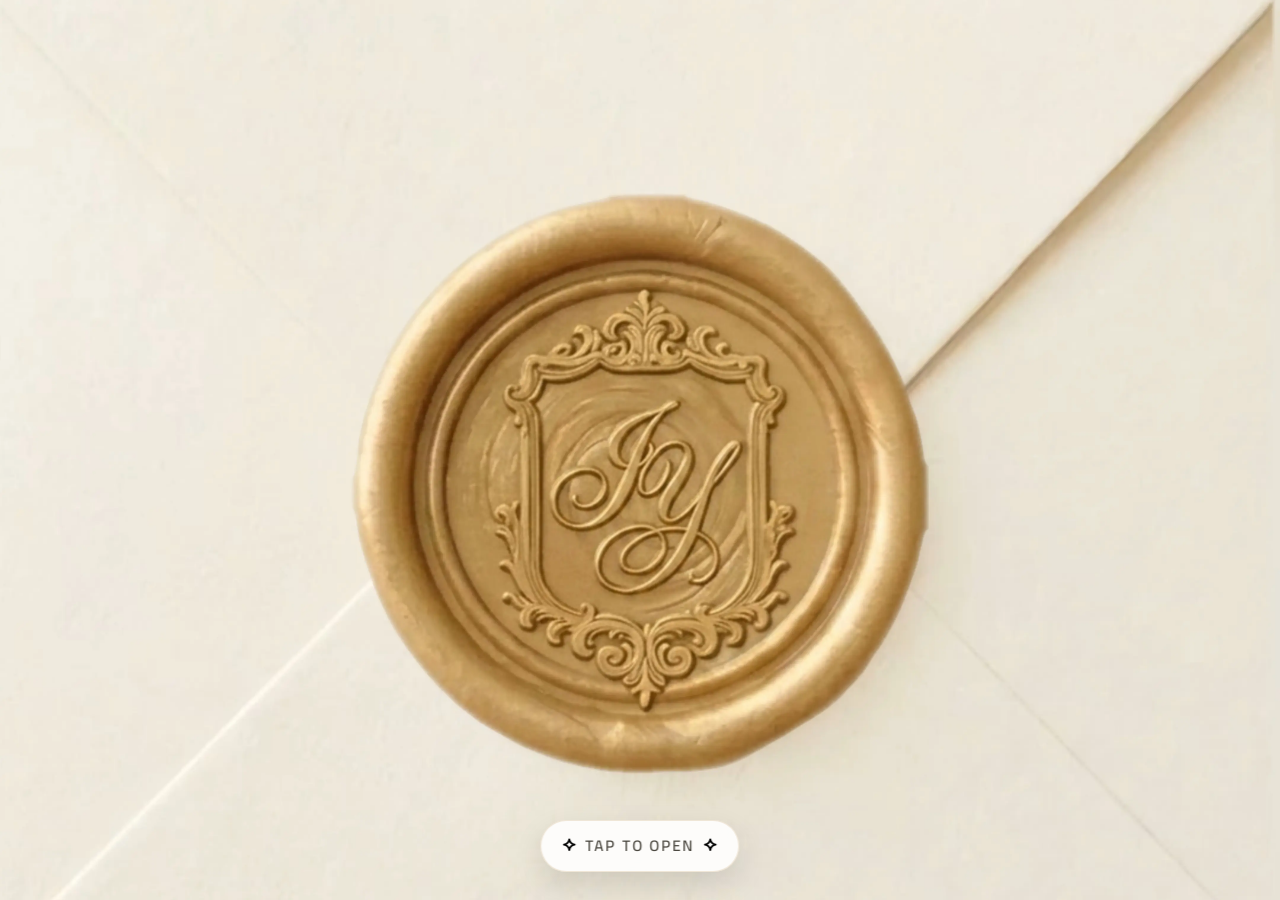
==== commit b1292bcc: "fix dot" ====
--- a/index.html
+++ b/index.html
@@ -636,7 +636,7 @@
     })();
   </script>
 
-  <script src="js/main_12.js" defer></script>
+  <script src="js/main_13.js" defer></script>
 </body>
 
 </html>
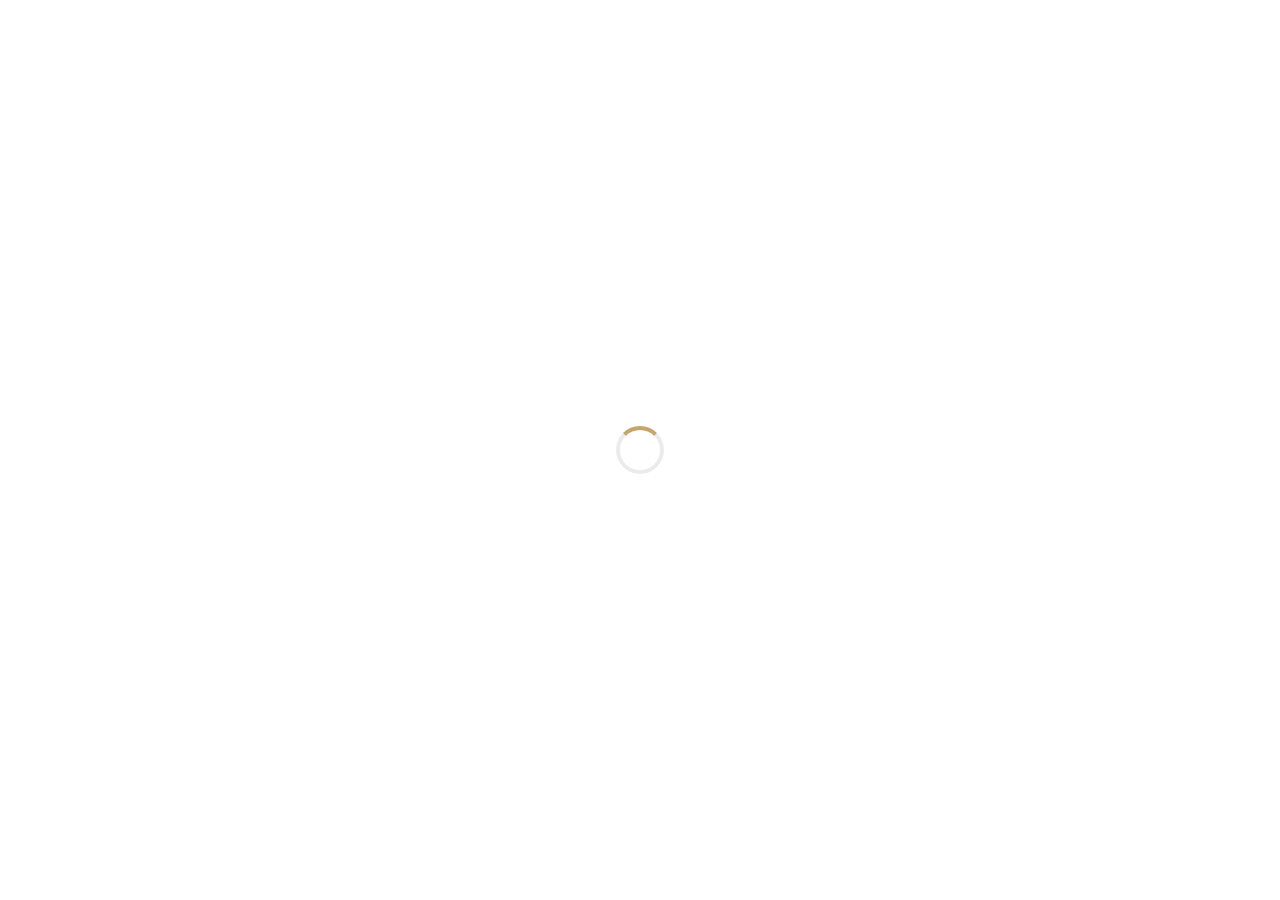
==== commit 38800982: "Remove cart number" ====
--- a/index.html
+++ b/index.html
@@ -401,15 +401,7 @@
                 <h3 class="font-display text-3xl text-sage-dark mb-3" data-i18n="dresscode.women">Transportation</h3>
                 <p class="text-sage-dark/70 font-body text-base italic leading-relaxed"
                   data-i18n="dresscode.women.desc">You must ride golf cart to reach the lounge garden,
-                  please contact this number if you couldn't find one</p>
-                <a href="tel:+201273006656"
-                  class="inline-flex items-center gap-2 px-4 py-1 rounded-full bg-gold/15 text-gold font-body font-semibold text-base not-italic hover:bg-gold/25 transition-colors">
-                  <svg xmlns="http://www.w3.org/2000/svg" width="16" height="16" viewBox="0 0 24 24" fill="none"
-                    stroke="currentColor" stroke-width="2" stroke-linecap="round" stroke-linejoin="round">
-                    <path d="M22 16.92v3a2 2 0 0 1-2.18 2 19.79 19.79 0 0 1-8.63-3.07 19.5 19.5 0 0 1-6-6 19.79 19.79 0 0 1-3.07-8.67A2 2 0 0 1 4.11 2h3a2 2 0 0 1 2 1.72 12.84 12.84 0 0 0 .7 2.81 2 2 0 0 1-.45 2.11L8.09 9.91a16 16 0 0 0 6 6l1.27-1.27a2 2 0 0 1 2.11-.45 12.84 12.84 0 0 0 2.81.7A2 2 0 0 1 22 16.92z"></path>
-                  </svg>
-                  01273006656
-                </a>
+                  please go to the lobby if you couldn't find one</p>
               </div>
               <!-- Parking Card -->
               <div class="p-8 text-center">
@@ -636,7 +628,7 @@
     })();
   </script>
 
-  <script src="js/main_13.js" defer></script>
+  <script src="js/main_15.js" defer></script>
 </body>
 
 </html>
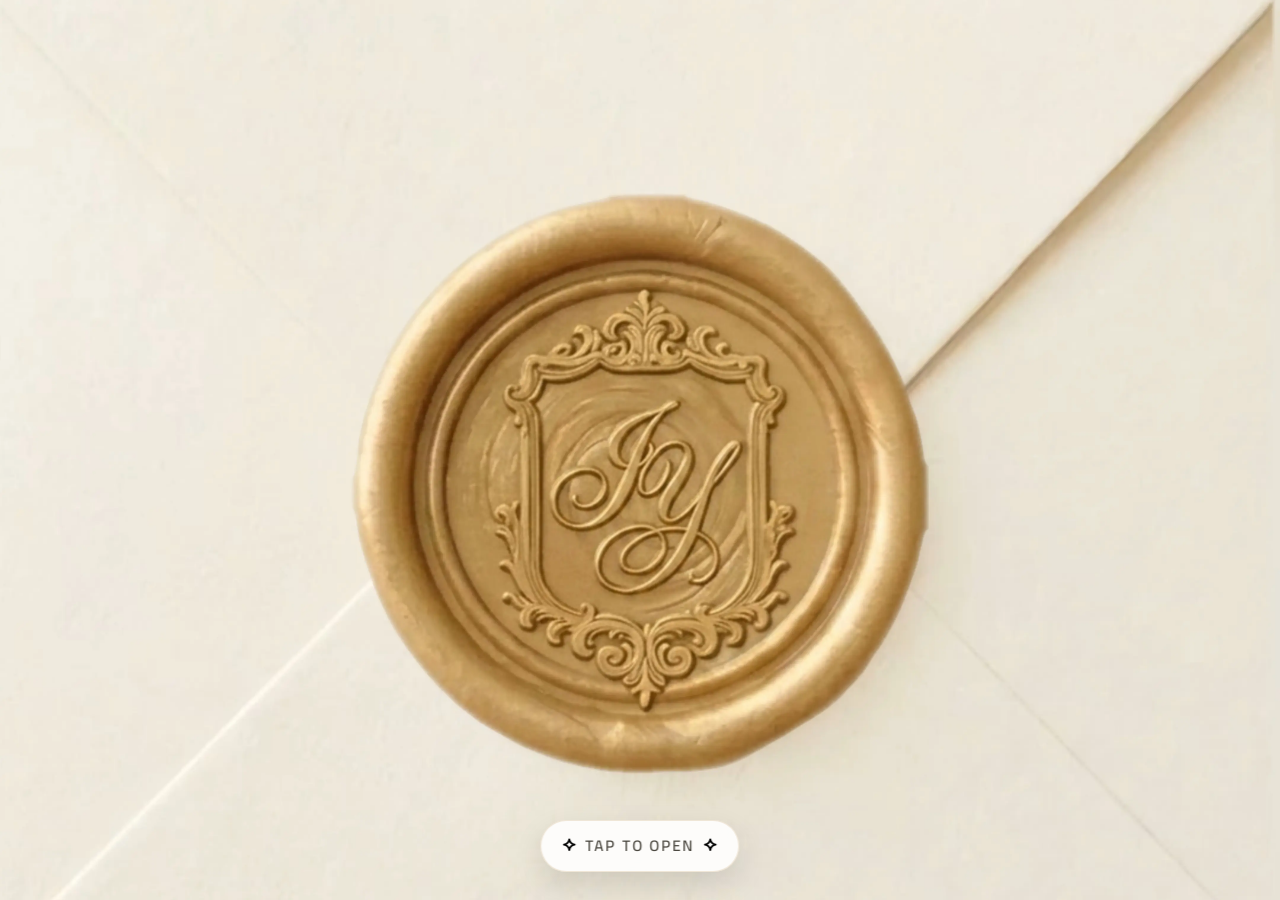
==== commit 1f96d274: "Arabic changes" ====
--- a/index.html
+++ b/index.html
@@ -76,7 +76,7 @@
   <link rel="preload" as="image" href="images/intro-cover_3.webp" fetchpriority="high" />
 
   <!-- Stylesheet -->
-  <link rel="stylesheet" href="css/style_15.css" />
+  <link rel="stylesheet" href="css/style_20.css" />
 </head>
 
 <body>
@@ -170,10 +170,11 @@
               data-i18n="hero.subtitle">We're getting married</p>
             <h1 class="mb-0">
               <span
-                class="font-display font-en font-normal text-6xl md:text-8xl lg:text-9xl text-white block leading-[0.9] drop-shadow-lg animate-slideUp delay-300">Ibrahim &amp; Yara</span>
+                class="wedding-signature font-display font-en font-normal text-6xl md:text-8xl lg:text-9xl text-white block leading-[0.9] drop-shadow-lg animate-slideUp delay-300"
+                data-i18n="hero.names">Ibrahim &amp; Yara</span>
             </h1>
             <p class="text-me md:text-base tracking-[0.4em] uppercase text-white mb-8 font-body font-semibold drop-shadow-lg married-title animate-slideUp delay-400"
-              dir="ltr">17 October 2026</p>
+              dir="auto" data-i18n="event.date">17 October 2026</p>
           </div>
         </div>
       </section>
@@ -183,7 +184,7 @@
         style="background-image:url('images/textured-paper-bg_3.webp');background-size:cover;background-position:center">
         <div class="relative max-w-2xl mx-auto text-center">
           <h2 class="font-display text-4xl md:text-7xl text-sage-dark mb-4" data-i18n="countdown.title">Countdown</h2>
-          <p class="text-sage-dark/60 text-sm font-body font-en tracking-[0.25em] uppercase mb-10" dir="ltr">17 October 2026</p>
+          <p class="text-sage-dark/60 text-sm font-body font-en tracking-[0.25em] uppercase mb-10" dir="auto" data-i18n="event.date">17 October 2026</p>
           <div class="flex items-center justify-center flex-wrap">
             <div class="flex items-center">
               <div class="flex flex-col items-center px-4 md:px-7">
@@ -331,7 +332,7 @@
               <p class="font-body text-lg md:text-xl text-sage-dark/70 tracking-wide mb-6 border-b border-gold/20 pb-4" data-i18n="venue.hall">The Lounge Garden</p>
               <div class="space-y-5 mb-3">
                 <div class="flex items-center justify-center gap-3 text-sage-dark">
-                  <span class="font-body font-en text-base tracking-wide italic uppercase opacity-70" dir="ltr">17 October 2026 - 6:00 PM</span>
+                  <span class="font-body font-en text-base tracking-wide italic uppercase opacity-70 date-time" dir="auto" data-i18n="event.dateTime">17 October 2026 - 6:00 PM</span>
                 </div>
                 <div class="w-12 h-px bg-gold/30 mx-auto"></div>
                 <div class="flex flex-col items-center gap-1 text-sage-dark">
@@ -534,10 +535,10 @@
   <footer class="footer-shell py-20 text-center relative overflow-hidden"
     style="background-image:url('images/textured-paper-bg_3.webp');background-size:cover;background-position:center">
     <div class="relative z-10 max-w-2xl mx-auto px-6">
-      <p class="font-display font-en text-5xl md:text-6xl text-sage-dark mb-1 leading-tight">Ibrahim</p>
-      <p class="font-display font-en text-5xl md:text-6xl text-sage-dark mb-1 leading-tight">&amp;</p>
-      <p class="font-display font-en text-5xl md:text-6xl text-sage-dark mb-3 leading-tight">Yara</p>
-      <p class="text-lg text-gold font-body font-en font-semibold uppercase tracking-wide mb-4" dir="ltr">17 October 2026</p>
+      <p class="wedding-signature font-display font-en text-5xl md:text-6xl text-sage-dark mb-1 leading-tight" data-i18n="footer.groom">Ibrahim</p>
+      <p class="wedding-signature font-display font-en text-5xl md:text-6xl text-sage-dark mb-1 leading-tight" data-i18n="footer.and">&amp;</p>
+      <p class="wedding-signature font-display font-en text-5xl md:text-6xl text-sage-dark mb-3 leading-tight" data-i18n="footer.bride">Yara</p>
+      <p class="text-lg text-gold font-body font-en font-semibold uppercase tracking-wide mb-4" dir="auto" data-i18n="event.date">17 October 2026</p>
     </div>
   </footer>
   </main>
@@ -628,7 +629,7 @@
     })();
   </script>
 
-  <script src="js/main_15.js" defer></script>
+  <script src="js/main_19.js" defer></script>
 </body>
 
 </html>
--- a/css/style_20.css
+++ b/css/style_20.css
@@ -0,0 +1,4301 @@
+*,
+:before,
+:after {
+  /* Self-hosted font-face definitions — update paths if necessary. */
+}
+
+@font-face {
+  font-family: 'Cairo';
+  font-style: normal;
+  font-weight: 400;
+  font-display: swap;
+  src: url('../fonts/Cairo-400_3.woff2') format('woff2');
+}
+
+@font-face {
+  font-family: 'Cairo';
+  font-style: normal;
+  font-weight: 600;
+  font-display: swap;
+  src: url('../fonts/Cairo-600_3.woff2') format('woff2');
+}
+
+@font-face {
+  font-family: 'Pinyon Script';
+  font-style: normal;
+  font-weight: 400;
+  font-display: swap;
+  src: url('../fonts/PinyonScript-Regular_3.woff2') format('woff2');
+}
+
+@font-face {
+  font-family: 'Amiri';
+  font-style: normal;
+  font-weight: 400;
+  font-display: swap;
+  src: url('../fonts/Amiri-Regular_3.woff2') format('woff2');
+}
+
+@font-face {
+  font-family: 'Amiri';
+  font-style: italic;
+  font-weight: 400;
+  font-display: swap;
+  src: url('../fonts/Amiri-Italic_3.woff2') format('woff2');
+}
+
+/* Re-open rule continuation */
+  --tw-border-spacing-x: 0;
+  --tw-border-spacing-y: 0;
+  --tw-translate-x: 0;
+  --tw-translate-y: 0;
+  --tw-rotate: 0;
+  --tw-skew-x: 0;
+  --tw-skew-y: 0;
+  --tw-scale-x: 1;
+  --tw-scale-y: 1;
+  --tw-pan-x: ;
+  --tw-pan-y: ;
+  --tw-pinch-zoom: ;
+  --tw-scroll-snap-strictness: proximity;
+  --tw-gradient-from-position: ;
+  --tw-gradient-via-position: ;
+  --tw-gradient-to-position: ;
+  --tw-ordinal: ;
+  --tw-slashed-zero: ;
+  --tw-numeric-figure: ;
+  --tw-numeric-spacing: ;
+  --tw-numeric-fraction: ;
+  --tw-ring-inset: ;
+  --tw-ring-offset-width: 0px;
+  --tw-ring-offset-color: #fff;
+  --tw-ring-color: rgb(59 130 246 / 0.5);
+  --tw-ring-offset-shadow: 0 0 #0000;
+  --tw-ring-shadow: 0 0 #0000;
+  --tw-shadow: 0 0 #0000;
+  --tw-shadow-colored: 0 0 #0000;
+  --tw-blur: ;
+  --tw-brightness: ;
+  --tw-contrast: ;
+  --tw-grayscale: ;
+  --tw-hue-rotate: ;
+  --tw-invert: ;
+  --tw-saturate: ;
+  --tw-sepia: ;
+  --tw-drop-shadow: ;
+  --tw-backdrop-blur: ;
+  --tw-backdrop-brightness: ;
+  --tw-backdrop-contrast: ;
+  --tw-backdrop-grayscale: ;
+  --tw-backdrop-hue-rotate: ;
+  --tw-backdrop-invert: ;
+  --tw-backdrop-opacity: ;
+  --tw-backdrop-saturate: ;
+  --tw-backdrop-sepia: ;
+  --tw-contain-size: ;
+  --tw-contain-layout: ;
+  --tw-contain-paint: ;
+  --tw-contain-style: ;
+}
+::backdrop {
+  --tw-border-spacing-x: 0;
+  --tw-border-spacing-y: 0;
+  --tw-translate-x: 0;
+  --tw-translate-y: 0;
+  --tw-rotate: 0;
+  --tw-skew-x: 0;
+  --tw-skew-y: 0;
+  --tw-scale-x: 1;
+  --tw-scale-y: 1;
+  --tw-pan-x: ;
+  --tw-pan-y: ;
+  --tw-pinch-zoom: ;
+  --tw-scroll-snap-strictness: proximity;
+  --tw-gradient-from-position: ;
+  --tw-gradient-via-position: ;
+  --tw-gradient-to-position: ;
+  --tw-ordinal: ;
+  --tw-slashed-zero: ;
+  --tw-numeric-figure: ;
+  --tw-numeric-spacing: ;
+  --tw-numeric-fraction: ;
+  --tw-ring-inset: ;
+  --tw-ring-offset-width: 0px;
+  --tw-ring-offset-color: #fff;
+  --tw-ring-color: rgb(59 130 246 / 0.5);
+  --tw-ring-offset-shadow: 0 0 #0000;
+  --tw-ring-shadow: 0 0 #0000;
+  --tw-shadow: 0 0 #0000;
+  --tw-shadow-colored: 0 0 #0000;
+  --tw-blur: ;
+  --tw-brightness: ;
+  --tw-contrast: ;
+  --tw-grayscale: ;
+  --tw-hue-rotate: ;
+  --tw-invert: ;
+  --tw-saturate: ;
+  --tw-sepia: ;
+  --tw-drop-shadow: ;
+  --tw-backdrop-blur: ;
+  --tw-backdrop-brightness: ;
+  --tw-backdrop-contrast: ;
+  --tw-backdrop-grayscale: ;
+  --tw-backdrop-hue-rotate: ;
+  --tw-backdrop-invert: ;
+  --tw-backdrop-opacity: ;
+  --tw-backdrop-saturate: ;
+  --tw-backdrop-sepia: ;
+  --tw-contain-size: ;
+  --tw-contain-layout: ;
+  --tw-contain-paint: ;
+  --tw-contain-style: ;
+}
+*,
+:before,
+:after {
+  box-sizing: border-box;
+  border-width: 0;
+  border-style: solid;
+  border-color: #e5e7eb;
+}
+:before,
+:after {
+  --tw-content: "";
+}
+html,
+:host {
+  line-height: 1.5;
+  -webkit-text-size-adjust: 100%;
+  -moz-tab-size: 4;
+  -o-tab-size: 4;
+  tab-size: 4;
+  font-family:
+    ui-sans-serif,
+    system-ui,
+    sans-serif,
+    "Apple Color Emoji",
+    "Segoe UI Emoji",
+    Segoe UI Symbol,
+    "Noto Color Emoji";
+  font-feature-settings: normal;
+  font-variation-settings: normal;
+  -webkit-tap-highlight-color: transparent;
+}
+body {
+  margin: 0;
+  line-height: inherit;
+}
+.venue-action-link {
+  padding: 0.95rem 1.2rem;
+  min-height: 48px;
+  border-radius: 999px;
+  border: 1px solid rgba(197, 164, 109, 0.35);
+  background: rgba(197, 164, 109, 0.12);
+  box-shadow: 0 6px 18px rgba(66, 52, 28, 0.08);
+  transition: all 180ms ease;
+  text-decoration: none;
+  touch-action: manipulation;
+  cursor: pointer;
+}
+.venue-action-link:hover,
+.venue-action-link:focus-visible {
+  background: rgb(197, 164, 109);
+  color: rgb(249, 247, 242);
+  border-color: rgb(197, 164, 109);
+  transform: translateY(-1px);
+  box-shadow: 0 10px 22px rgba(66, 52, 28, 0.16);
+}
+.footer-shell {
+  border-top: 1px solid rgba(197, 164, 109, 0.2);
+}
+.footer-ornament {
+  display: inline-flex;
+  align-items: center;
+  justify-content: center;
+  width: 2.5rem;
+  height: 2.5rem;
+  margin: 0 auto 1rem;
+  border-radius: 999px;
+  background: rgba(197, 164, 109, 0.12);
+  color: rgb(197, 164, 109);
+}
+.footer-meta {
+  margin-top: 0.75rem;
+  font-size: 0.72rem;
+  letter-spacing: 0.24em;
+  text-transform: uppercase;
+  color: rgba(86, 73, 53, 0.75);
+  font-family: 'Cairo', sans-serif;
+}
+.footer-dot {
+  margin: 0 0.45rem;
+}
+@media (max-width: 640px) {
+  .venue-action-link {
+    padding: 1rem 1.25rem;
+    font-size: 0.95rem;
+  }
+  .footer-meta {
+    font-size: 0.66rem;
+    line-height: 1.8;
+  }
+}
+.intro-tap-label {
+  position: absolute;
+  left: 50%;
+  bottom: 1.75rem;
+  transform: translateX(-50%);
+  z-index: 60;
+  display: inline-flex;
+  align-items: center;
+  gap: 0.5rem;
+  padding: 0.85rem 1.25rem;
+  border-radius: 999px;
+  background: rgba(255, 255, 255, 0.88);
+  border: 1px solid rgba(197, 164, 109, 0.25);
+  color: #4a473f;
+  font-family: 'Cairo', ui-sans-serif, system-ui, sans-serif;
+  font-size: 0.95rem;
+  font-weight: 600;
+  letter-spacing: 0.14em;
+  text-transform: uppercase;
+  text-align: center;
+  backdrop-filter: blur(10px);
+  box-shadow: 0 12px 30px rgba(0, 0, 0, 0.12);
+  animation: tapLabelPulse 2.8s ease-in-out infinite;
+}
+.intro-tap-label span {
+  white-space: nowrap;
+}
+@keyframes tapLabelPulse {
+  0%, 100% { transform: translateX(-50%) translateY(0); opacity: 1; }
+  25% { transform: translateX(-50%) translateY(-4px); opacity: 0.95; }
+  50% { transform: translateX(-50%) translateY(-8px); opacity: 0.9; }
+  75% { transform: translateX(-50%) translateY(-4px); opacity: 0.95; }
+}
+hr {
+  height: 0;
+  color: inherit;
+  border-top-width: 1px;
+}
+abbr:where([title]) {
+  -webkit-text-decoration: underline dotted;
+  text-decoration: underline dotted;
+}
+h1,
+h2,
+h3,
+h4,
+h5,
+h6 {
+  font-size: inherit;
+  font-weight: inherit;
+}
+a {
+  color: inherit;
+  text-decoration: inherit;
+}
+b,
+strong {
+  font-weight: bolder;
+}
+code,
+kbd,
+samp,
+pre {
+  font-family:
+    ui-monospace,
+    SFMono-Regular,
+    Menlo,
+    Monaco,
+    Consolas,
+    Liberation Mono,
+    Courier New,
+    monospace;
+  font-feature-settings: normal;
+  font-variation-settings: normal;
+  font-size: 1em;
+}
+small {
+  font-size: 80%;
+}
+sub,
+sup {
+  font-size: 75%;
+  line-height: 0;
+  position: relative;
+  vertical-align: baseline;
+}
+sub {
+  bottom: -0.25em;
+}
+sup {
+  top: -0.5em;
+}
+table {
+  text-indent: 0;
+  border-color: inherit;
+  border-collapse: collapse;
+}
+button,
+input,
+optgroup,
+select,
+textarea {
+  font-family: inherit;
+  font-feature-settings: inherit;
+  font-variation-settings: inherit;
+  font-size: 100%;
+  font-weight: inherit;
+  line-height: inherit;
+  letter-spacing: inherit;
+  color: inherit;
+  margin: 0;
+  padding: 0;
+}
+button,
+select {
+  text-transform: none;
+}
+button,
+input:where([type="button"]),
+input:where([type="reset"]),
+input:where([type="submit"]) {
+  -webkit-appearance: button;
+  background-color: transparent;
+  background-image: none;
+}
+:-moz-focusring {
+  outline: auto;
+}
+:-moz-ui-invalid {
+  box-shadow: none;
+}
+progress {
+  vertical-align: baseline;
+}
+::-webkit-inner-spin-button,
+::-webkit-outer-spin-button {
+  height: auto;
+}
+[type="search"] {
+  -webkit-appearance: textfield;
+  outline-offset: -2px;
+}
+::-webkit-search-decoration {
+  -webkit-appearance: none;
+}
+::-webkit-file-upload-button {
+  -webkit-appearance: button;
+  font: inherit;
+}
+summary {
+  display: list-item;
+}
+blockquote,
+dl,
+dd,
+h1,
+h2,
+h3,
+h4,
+h5,
+h6,
+hr,
+figure,
+p,
+pre {
+  margin: 0;
+}
+fieldset {
+  margin: 0;
+  padding: 0;
+}
+legend {
+  padding: 0;
+}
+ol,
+ul,
+menu {
+  list-style: none;
+  margin: 0;
+  padding: 0;
+}
+dialog {
+  padding: 0;
+}
+textarea {
+  resize: vertical;
+}
+input::-moz-placeholder,
+textarea::-moz-placeholder {
+  opacity: 1;
+  color: #9ca3af;
+}
+input::placeholder,
+textarea::placeholder {
+  opacity: 1;
+  color: #9ca3af;
+}
+button,
+[role="button"] {
+  cursor: pointer;
+}
+:disabled {
+  cursor: default;
+}
+img,
+svg,
+video,
+canvas,
+audio,
+iframe,
+embed,
+object {
+  display: block;
+  vertical-align: middle;
+}
+img,
+video {
+  max-width: 100%;
+  height: auto;
+}
+[hidden]:where(:not([hidden="until-found"])) {
+  display: none;
+}
+:root {
+  --background: 40 24% 95%;
+  --foreground: 33 47% 35%;
+  --card: 30 20% 92%;
+  --card-foreground: 25 49% 15%;
+  --popover: 50 52% 91%;
+  --popover-foreground: 25 49% 15%;
+  --primary: 38 43% 40%;
+  --primary-foreground: 50 52% 96%;
+  --secondary: 50 52% 92%;
+  --secondary-foreground: 25 49% 15%;
+  --muted: 50 30% 87%;
+  --muted-foreground: 25 20% 35%;
+  --accent: 50 33% 24%;
+  --accent-foreground: 50 52% 92%;
+  --destructive: 0 65% 55%;
+  --destructive-foreground: 0 0% 100%;
+  --border: 40 25% 80%;
+  --input: 40 25% 80%;
+  --ring: 38 43% 60%;
+  --radius: 0.5rem;
+  --ivory: 40 37% 96%;
+  --cream: 50 45% 89%;
+  --sage: 50 33% 24%;
+  --sage-dark: 33 47% 35%;
+  --sage-light: 50 25% 38%;
+  --gold: 38 43% 60%;
+  --gold-soft: 38 35% 50%;
+  --terracotta: 25 49% 15%;
+  --olive: 50 33% 24%;
+  --carbon: 25 49% 12%;
+  --countdown: 38 43% 60%;
+  --burgundy: 38 43% 40%;
+  --burgundy-dark: 38 50% 30%;
+  --burgundy-light: 38 35% 55%;
+  --champagne: 50 40% 85%;
+  --champagne-dark: 50 30% 70%;
+  --champagne-light: 50 52% 92%;
+  --champagne-gold: 38 43% 60%;
+  --champagne-rose: 38 30% 50%;
+  --champagne-beige: 50 35% 82%;
+  --sidebar-background: 25 49% 15%;
+  --sidebar-foreground: 50 52% 92%;
+  --sidebar-primary: 38 43% 40%;
+  --sidebar-primary-foreground: 50 52% 96%;
+  --sidebar-accent: 25 40% 20%;
+  --sidebar-accent-foreground: 50 52% 92%;
+  --sidebar-border: 25 35% 20%;
+  --sidebar-ring: 38 43% 60%;
+  --font-display: "Pinyon Script", cursive;
+  --font-script: "Pinyon Script", cursive;
+  --font-body: "arek-armenian", serif;
+  --transition-smooth: all 0.4s cubic-bezier(0.4, 0, 0.2, 1);
+  --transition-bounce: all 0.5s cubic-bezier(0.68, -0.55, 0.265, 1.55);
+  --shadow-soft:
+    0 2px 15px -3px rgba(59, 38, 19, 0.1), 0 4px 6px -2px rgba(59, 38, 19, 0.05);
+  --shadow-elegant:
+    0 10px 40px -10px rgba(59, 38, 19, 0.15),
+    0 4px 15px -3px rgba(59, 38, 19, 0.08);
+  --shadow-lifted:
+    0 20px 50px -15px rgba(59, 38, 19, 0.2),
+    0 8px 20px -5px rgba(59, 38, 19, 0.1);
+}
+.dark {
+  --background: 40 20% 10%;
+  --foreground: 45 30% 92%;
+  --card: 40 18% 14%;
+  --card-foreground: 45 30% 92%;
+  --popover: 40 20% 12%;
+  --popover-foreground: 45 30% 92%;
+  --primary: 43 75% 55%;
+  --primary-foreground: 40 20% 10%;
+  --secondary: 40 15% 18%;
+  --secondary-foreground: 45 30% 90%;
+  --muted: 40 12% 20%;
+  --muted-foreground: 45 15% 55%;
+  --accent: 43 50% 50%;
+  --accent-foreground: 45 30% 92%;
+  --destructive: 0 62% 40%;
+  --destructive-foreground: 0 0% 100%;
+  --border: 40 12% 20%;
+  --input: 40 12% 20%;
+  --ring: 43 75% 55%;
+  --sidebar-background: 40 20% 12%;
+  --sidebar-foreground: 45 30% 90%;
+  --sidebar-primary: 43 75% 55%;
+  --sidebar-primary-foreground: 40 20% 10%;
+  --sidebar-accent: 40 15% 18%;
+  --sidebar-accent-foreground: 45 25% 85%;
+  --sidebar-border: 40 12% 18%;
+  --sidebar-ring: 43 75% 55%;
+}
+* {
+  border-color: hsl(var(--border));
+}
+html {
+  scroll-behavior: smooth;
+  color-scheme: light only;
+}
+@media (prefers-color-scheme: dark) {
+  :root {
+    color-scheme: light only;
+  }
+}
+body {
+  background-color: hsl(var(--background));
+  color: hsl(var(--foreground));
+  font-family: var(--font-body);
+  background-blend-mode: overlay;
+  background-size: 200px;
+}
+h1,
+h2,
+h3,
+h4,
+h5,
+h6 {
+  font-family: var(--font-display);
+  font-weight: 400;
+}
+.section-padding {
+  padding: 5rem 1.5rem;
+}
+@media (min-width: 768px) {
+  .section-padding {
+    padding: 8rem 3rem;
+  }
+}
+.section-title {
+  margin-bottom: 1rem;
+  font-size: 3.75rem;
+  line-height: 1;
+  font-weight: 300;
+  letter-spacing: 0.025em;
+}
+@media (min-width: 768px) {
+  .section-title {
+    font-size: 6rem;
+    line-height: 1;
+  }
+}
+.section-title {
+  font-family: var(--font-display);
+}
+.card-elegant {
+  border-radius: calc(var(--radius) - 4px);
+  border-width: 1px;
+  border-color: hsl(var(--border) / 0.3);
+  background-color: hsl(var(--card) / 0.8);
+  padding: 2rem;
+  --tw-backdrop-blur: blur(4px);
+  -webkit-backdrop-filter: var(--tw-backdrop-blur) var(--tw-backdrop-brightness)
+    var(--tw-backdrop-contrast) var(--tw-backdrop-grayscale)
+    var(--tw-backdrop-hue-rotate) var(--tw-backdrop-invert)
+    var(--tw-backdrop-opacity) var(--tw-backdrop-saturate)
+    var(--tw-backdrop-sepia);
+  backdrop-filter: var(--tw-backdrop-blur) var(--tw-backdrop-brightness)
+    var(--tw-backdrop-contrast) var(--tw-backdrop-grayscale)
+    var(--tw-backdrop-hue-rotate) var(--tw-backdrop-invert)
+    var(--tw-backdrop-opacity) var(--tw-backdrop-saturate)
+    var(--tw-backdrop-sepia);
+  box-shadow: var(--shadow-soft);
+  transition:
+    box-shadow 0.4s ease,
+    transform 0.4s ease;
+}
+.card-elegant:hover {
+  box-shadow: var(--shadow-elegant);
+  transform: translateY(-2px);
+}
+.divider-ornament {
+  margin-top: 3rem;
+  margin-bottom: 3rem;
+  display: flex;
+  align-items: center;
+  justify-content: center;
+  gap: 1rem;
+}
+.divider-ornament:before,
+.divider-ornament:after {
+  content: "";
+  height: 1px;
+  max-width: 6rem;
+  flex: 1 1 0%;
+  background-color: hsl(var(--border));
+}
+.sr-only {
+  position: absolute;
+  width: 1px;
+  height: 1px;
+  padding: 0;
+  margin: -1px;
+  overflow: hidden;
+  clip: rect(0, 0, 0, 0);
+  white-space: nowrap;
+  border-width: 0;
+}
+.pointer-events-none {
+  pointer-events: none;
+}
+.pointer-events-auto {
+  pointer-events: auto;
+}
+.visible {
+  visibility: visible;
+}
+.invisible {
+  visibility: hidden;
+}
+.fixed {
+  position: fixed;
+}
+.absolute {
+  position: absolute;
+}
+.relative {
+  position: relative;
+}
+.sticky {
+  position: sticky;
+}
+.inset-0 {
+  top: 0;
+  right: 0;
+  bottom: 0;
+  left: 0;
+}
+.inset-x-0 {
+  left: 0;
+  right: 0;
+}
+.inset-y-0 {
+  top: 0;
+  bottom: 0;
+}
+.-bottom-12 {
+  bottom: -3rem;
+}
+.-left-12 {
+  left: -3rem;
+}
+.-left-\[9999px\] {
+  left: -9999px;
+}
+.-right-12 {
+  right: -3rem;
+}
+.-top-12 {
+  top: -3rem;
+}
+.bottom-0 {
+  bottom: 0;
+}
+.bottom-3 {
+  bottom: 0.75rem;
+}
+.bottom-6 {
+  bottom: 1.5rem;
+}
+.left-0 {
+  left: 0;
+}
+.left-1 {
+  left: 0.25rem;
+}
+.left-1\/2 {
+  left: 50%;
+}
+.left-2 {
+  left: 0.5rem;
+}
+.left-3 {
+  left: 0.75rem;
+}
+.left-\[50\%\] {
+  left: 50%;
+}
+.right-0 {
+  right: 0;
+}
+.right-1 {
+  right: 0.25rem;
+}
+.right-2 {
+  right: 0.5rem;
+}
+.right-3 {
+  right: 0.75rem;
+}
+.right-4 {
+  right: 1rem;
+}
+.right-6 {
+  right: 1.5rem;
+}
+.top-0 {
+  top: 0;
+}
+.top-1\.5 {
+  top: 0.375rem;
+}
+.top-1\/2 {
+  top: 50%;
+}
+.top-2 {
+  top: 0.5rem;
+}
+.top-3 {
+  top: 0.75rem;
+}
+.top-3\.5 {
+  top: 0.875rem;
+}
+.top-4 {
+  top: 1rem;
+}
+.top-\[1px\] {
+  top: 1px;
+}
+.top-\[50\%\] {
+  top: 50%;
+}
+.top-\[60\%\] {
+  top: 60%;
+}
+.top-full {
+  top: 100%;
+}
+.z-10 {
+  z-index: 10;
+}
+.z-20 {
+  z-index: 20;
+}
+.z-40 {
+  z-index: 40;
+}
+.z-50 {
+  z-index: 50;
+}
+.z-\[100\] {
+  z-index: 100;
+}
+.z-\[1\] {
+  z-index: 1;
+}
+.-mx-1 {
+  margin-left: -0.25rem;
+  margin-right: -0.25rem;
+}
+.mx-1 {
+  margin-left: 0.25rem;
+  margin-right: 0.25rem;
+}
+.mx-2 {
+  margin-left: 0.5rem;
+  margin-right: 0.5rem;
+}
+.mx-3\.5 {
+  margin-left: 0.875rem;
+  margin-right: 0.875rem;
+}
+.mx-4 {
+  margin-left: 1rem;
+  margin-right: 1rem;
+}
+.mx-auto {
+  margin-left: auto;
+  margin-right: auto;
+}
+.my-0\.5 {
+  margin-top: 0.125rem;
+  margin-bottom: 0.125rem;
+}
+.my-1 {
+  margin-top: 0.25rem;
+  margin-bottom: 0.25rem;
+}
+.my-4 {
+  margin-top: 1rem;
+  margin-bottom: 1rem;
+}
+.my-6 {
+  margin-top: 1.5rem;
+  margin-bottom: 1.5rem;
+}
+.-ml-4 {
+  margin-left: -1rem;
+}
+.-mt-1 {
+  margin-top: -0.25rem;
+}
+.-mt-4 {
+  margin-top: -1rem;
+}
+.mb-0 {
+  margin-bottom: 0;
+}
+.mb-1 {
+  margin-bottom: 0.25rem;
+}
+.mb-10 {
+  margin-bottom: 2.5rem;
+}
+.mb-12 {
+  margin-bottom: 3rem;
+}
+.mb-16 {
+  margin-bottom: 4rem;
+}
+.mb-2 {
+  margin-bottom: 0.5rem;
+}
+.mb-3 {
+  margin-bottom: 0.75rem;
+}
+.mb-4 {
+  margin-bottom: 1rem;
+}
+.mb-6 {
+  margin-bottom: 1.5rem;
+}
+.mb-8 {
+  margin-bottom: 2rem;
+}
+.ml-1 {
+  margin-left: 0.25rem;
+}
+.ml-auto {
+  margin-left: auto;
+}
+.mr-2 {
+  margin-right: 0.5rem;
+}
+.mt-0\.5 {
+  margin-top: 0.125rem;
+}
+.mt-1 {
+  margin-top: 0.25rem;
+}
+.mt-1\.5 {
+  margin-top: 0.375rem;
+}
+.mt-10 {
+  margin-top: 2.5rem;
+}
+.mt-12 {
+  margin-top: 3rem;
+}
+.mt-2 {
+  margin-top: 0.5rem;
+}
+.mt-24 {
+  margin-top: 6rem;
+}
+.mt-3 {
+  margin-top: 0.75rem;
+}
+.mt-4 {
+  margin-top: 1rem;
+}
+.mt-8 {
+  margin-top: 2rem;
+}
+.mt-auto {
+  margin-top: auto;
+}
+.block {
+  display: block;
+}
+.inline-block {
+  display: inline-block;
+}
+.inline {
+  display: inline;
+}
+.flex {
+  display: flex;
+}
+.inline-flex {
+  display: inline-flex;
+}
+.table {
+  display: table;
+}
+.grid {
+  display: grid;
+}
+.hidden {
+  display: none;
+}
+.aspect-square {
+  aspect-ratio: 1 / 1;
+}
+.aspect-video {
+  aspect-ratio: 16 / 9;
+}
+.size-4 {
+  width: 1rem;
+  height: 1rem;
+}
+.h-1\.5 {
+  height: 0.375rem;
+}
+.h-10 {
+  height: 2.5rem;
+}
+.h-11 {
+  height: 2.75rem;
+}
+.h-12 {
+  height: 3rem;
+}
+.h-16 {
+  height: 4rem;
+}
+.h-2 {
+  height: 0.5rem;
+}
+.h-2\.5 {
+  height: 0.625rem;
+}
+.h-3 {
+  height: 0.75rem;
+}
+.h-3\.5 {
+  height: 0.875rem;
+}
+.h-4 {
+  height: 1rem;
+}
+.h-5 {
+  height: 1.25rem;
+}
+.h-6 {
+  height: 1.5rem;
+}
+.h-64 {
+  height: 16rem;
+}
+.h-7 {
+  height: 1.75rem;
+}
+.h-72 {
+  height: 18rem;
+}
+.h-8 {
+  height: 2rem;
+}
+.h-9 {
+  height: 2.25rem;
+}
+.h-\[1px\] {
+  height: 1px;
+}
+.h-\[var\(--radix-navigation-menu-viewport-height\)\] {
+  height: var(--radix-navigation-menu-viewport-height);
+}
+.h-\[var\(--radix-select-trigger-height\)\] {
+  height: var(--radix-select-trigger-height);
+}
+.h-auto {
+  height: auto;
+}
+.h-full {
+  height: 100%;
+}
+.h-px {
+  height: 1px;
+}
+.h-svh {
+  height: 100svh;
+}
+.max-h-96 {
+  max-height: 24rem;
+}
+.max-h-\[300px\] {
+  max-height: 300px;
+}
+.max-h-\[90vh\] {
+  max-height: 90vh;
+}
+.max-h-screen {
+  max-height: 100vh;
+}
+.min-h-0 {
+  min-height: 0px;
+}
+.min-h-\[80px\] {
+  min-height: 80px;
+}
+.min-h-screen {
+  min-height: 85vh;
+}
+.min-h-svh {
+  min-height: 100svh;
+}
+.w-0 {
+  width: 0px;
+}
+.w-1 {
+  width: 0.25rem;
+}
+.w-1\/2 {
+  width: 50%;
+}
+.w-10 {
+  width: 2.5rem;
+}
+.w-11 {
+  width: 2.75rem;
+}
+.w-12 {
+  width: 3rem;
+}
+.w-16 {
+  width: 4rem;
+}
+.w-2 {
+  width: 0.5rem;
+}
+.w-2\.5 {
+  width: 0.625rem;
+}
+.w-20 {
+  width: 5rem;
+}
+.w-24 {
+  width: 6rem;
+}
+.w-28 {
+  width: 7rem;
+}
+.w-3 {
+  width: 0.75rem;
+}
+.w-3\.5 {
+  width: 0.875rem;
+}
+.w-3\/4 {
+  width: 75%;
+}
+.w-32 {
+  width: 8rem;
+}
+.w-4 {
+  width: 1rem;
+}
+.w-5 {
+  width: 1.25rem;
+}
+.w-6 {
+  width: 1.5rem;
+}
+.w-64 {
+  width: 16rem;
+}
+.w-7 {
+  width: 1.75rem;
+}
+.w-72 {
+  width: 18rem;
+}
+.w-8 {
+  width: 2rem;
+}
+.w-9 {
+  width: 2.25rem;
+}
+.w-\[--sidebar-width\] {
+  width: var(--sidebar-width);
+}
+.w-\[100px\] {
+  width: 100px;
+}
+.w-\[1px\] {
+  width: 1px;
+}
+.w-auto {
+  width: auto;
+}
+.w-full {
+  width: 100%;
+}
+.w-max {
+  width: -moz-max-content;
+  width: max-content;
+}
+.w-px {
+  width: 1px;
+}
+.min-w-0 {
+  min-width: 0px;
+}
+.min-w-5 {
+  min-width: 1.25rem;
+}
+.min-w-\[12rem\] {
+  min-width: 12rem;
+}
+.min-w-\[8rem\] {
+  min-width: 8rem;
+}
+.min-w-\[var\(--radix-select-trigger-width\)\] {
+  min-width: var(--radix-select-trigger-width);
+}
+.max-w-2xl {
+  max-width: 42rem;
+}
+.max-w-3xl {
+  max-width: 48rem;
+}
+.max-w-4xl {
+  max-width: 56rem;
+}
+.max-w-7xl {
+  max-width: 80rem;
+}
+.max-w-\[--skeleton-width\] {
+  max-width: var(--skeleton-width);
+}
+.max-w-lg {
+  max-width: 38rem;
+}
+.max-w-max {
+  max-width: -moz-max-content;
+  max-width: max-content;
+}
+.max-w-md {
+  max-width: 28rem;
+}
+.max-w-xl {
+  max-width: 36rem;
+}
+.flex-1 {
+  flex: 1 1 0%;
+}
+.flex-shrink-0,
+.shrink-0 {
+  flex-shrink: 0;
+}
+.grow {
+  flex-grow: 1;
+}
+.grow-0 {
+  flex-grow: 0;
+}
+.basis-full {
+  flex-basis: 100%;
+}
+.caption-bottom {
+  caption-side: bottom;
+}
+.border-collapse {
+  border-collapse: collapse;
+}
+.-translate-x-1\/2 {
+  --tw-translate-x: -50%;
+  transform: translate(var(--tw-translate-x), var(--tw-translate-y))
+    rotate(var(--tw-rotate)) skew(var(--tw-skew-x)) skewY(var(--tw-skew-y))
+    scaleX(var(--tw-scale-x)) scaleY(var(--tw-scale-y));
+}
+.-translate-x-px {
+  --tw-translate-x: -1px;
+  transform: translate(var(--tw-translate-x), var(--tw-translate-y))
+    rotate(var(--tw-rotate)) skew(var(--tw-skew-x)) skewY(var(--tw-skew-y))
+    scaleX(var(--tw-scale-x)) scaleY(var(--tw-scale-y));
+}
+.-translate-y-1\/2 {
+  --tw-translate-y: -50%;
+  transform: translate(var(--tw-translate-x), var(--tw-translate-y))
+    rotate(var(--tw-rotate)) skew(var(--tw-skew-x)) skewY(var(--tw-skew-y))
+    scaleX(var(--tw-scale-x)) scaleY(var(--tw-scale-y));
+}
+.translate-x-\[-50\%\] {
+  --tw-translate-x: -50%;
+  transform: translate(var(--tw-translate-x), var(--tw-translate-y))
+    rotate(var(--tw-rotate)) skew(var(--tw-skew-x)) skewY(var(--tw-skew-y))
+    scaleX(var(--tw-scale-x)) scaleY(var(--tw-scale-y));
+}
+.translate-x-px {
+  --tw-translate-x: 1px;
+  transform: translate(var(--tw-translate-x), var(--tw-translate-y))
+    rotate(var(--tw-rotate)) skew(var(--tw-skew-x)) skewY(var(--tw-skew-y))
+    scaleX(var(--tw-scale-x)) scaleY(var(--tw-scale-y));
+}
+.translate-y-\[-50\%\] {
+  --tw-translate-y: -50%;
+  transform: translate(var(--tw-translate-x), var(--tw-translate-y))
+    rotate(var(--tw-rotate)) skew(var(--tw-skew-x)) skewY(var(--tw-skew-y))
+    scaleX(var(--tw-scale-x)) scaleY(var(--tw-scale-y));
+}
+.rotate-180 {
+  --tw-rotate: 180deg;
+  transform: translate(var(--tw-translate-x), var(--tw-translate-y))
+    rotate(var(--tw-rotate)) skew(var(--tw-skew-x)) skewY(var(--tw-skew-y))
+    scaleX(var(--tw-scale-x)) scaleY(var(--tw-scale-y));
+}
+.rotate-45 {
+  --tw-rotate: 45deg;
+  transform: translate(var(--tw-translate-x), var(--tw-translate-y))
+    rotate(var(--tw-rotate)) skew(var(--tw-skew-x)) skewY(var(--tw-skew-y))
+    scaleX(var(--tw-scale-x)) scaleY(var(--tw-scale-y));
+}
+.rotate-90 {
+  --tw-rotate: 90deg;
+  transform: translate(var(--tw-translate-x), var(--tw-translate-y))
+    rotate(var(--tw-rotate)) skew(var(--tw-skew-x)) skewY(var(--tw-skew-y))
+    scaleX(var(--tw-scale-x)) scaleY(var(--tw-scale-y));
+}
+.transform {
+  transform: translate(var(--tw-translate-x), var(--tw-translate-y))
+    rotate(var(--tw-rotate)) skew(var(--tw-skew-x)) skewY(var(--tw-skew-y))
+    scaleX(var(--tw-scale-x)) scaleY(var(--tw-scale-y));
+}
+@keyframes float {
+  0%,
+  to {
+    transform: translateY(0);
+  }
+  50% {
+    transform: translateY(-12px);
+  }
+}
+.animate-\[float_3s_ease-in-out_infinite\] {
+  animation: float 3s ease-in-out infinite;
+}
+
+@keyframes illustration-sway {
+  0%,
+  100% {
+    transform: rotate(-3deg) translateY(0);
+  }
+  50% {
+    transform: rotate(3deg) translateY(-4px);
+  }
+}
+
+img[src*="images/illustrations/"] {
+  transform-origin: center;
+  will-change: transform;
+  animation: illustration-sway 3s ease-in-out infinite;
+}
+@keyframes pulse {
+  50% {
+    opacity: 0.5;
+  }
+}
+.animate-pulse {
+  animation: pulse 2s cubic-bezier(0.4, 0, 0.6, 1) infinite;
+}
+.cursor-default {
+  cursor: default;
+}
+.cursor-pointer {
+  cursor: pointer;
+}
+.touch-none {
+  touch-action: none;
+}
+.select-none {
+  -webkit-user-select: none;
+  -moz-user-select: none;
+  user-select: none;
+}
+.resize {
+  resize: both;
+}
+.list-none {
+  list-style-type: none;
+}
+.grid-cols-2 {
+  grid-template-columns: repeat(2, minmax(0, 1fr));
+}
+.flex-row {
+  flex-direction: row;
+}
+.flex-col {
+  flex-direction: column;
+}
+.flex-col-reverse {
+  flex-direction: column-reverse;
+}
+.flex-wrap {
+  flex-wrap: wrap;
+}
+.items-start {
+  align-items: flex-start;
+}
+.items-end {
+  align-items: flex-end;
+}
+.items-center {
+  align-items: center;
+}
+.items-stretch {
+  align-items: stretch;
+}
+.justify-center {
+  justify-content: center;
+}
+.justify-between {
+  justify-content: space-between;
+}
+.gap-0\.5 {
+  gap: 0.125rem;
+}
+.gap-1 {
+  gap: 0.25rem;
+}
+.gap-1\.5 {
+  gap: 0.375rem;
+}
+.gap-2 {
+  gap: 0.5rem;
+}
+.gap-3 {
+  gap: 0.75rem;
+}
+.gap-4 {
+  gap: 1rem;
+}
+.gap-6 {
+  gap: 1.5rem;
+}
+.space-x-1 > :not([hidden]) ~ :not([hidden]) {
+  --tw-space-x-reverse: 0;
+  margin-right: calc(0.25rem * var(--tw-space-x-reverse));
+  margin-left: calc(0.25rem * calc(1 - var(--tw-space-x-reverse)));
+}
+.space-x-2 > :not([hidden]) ~ :not([hidden]) {
+  --tw-space-x-reverse: 0;
+  margin-right: calc(0.5rem * var(--tw-space-x-reverse));
+  margin-left: calc(0.5rem * calc(1 - var(--tw-space-x-reverse)));
+}
+
+/* Initial loader spinner (simple, no text) */
+#initialLoader {
+  -webkit-font-smoothing: antialiased;
+  -moz-osx-font-smoothing: grayscale;
+}
+#initialLoader.hidden {
+  opacity: 0;
+  visibility: hidden;
+  pointer-events: none;
+}
+.loader-spinner {
+  width: 48px;
+  height: 48px;
+  border-radius: 50%;
+  border: 4px solid rgba(0,0,0,0.08);
+  border-top-color: rgb(197,164,109);
+  animation: loader-spin 1s linear infinite;
+}
+@keyframes loader-spin {
+  to { transform: rotate(360deg); }
+}
+.space-x-4 > :not([hidden]) ~ :not([hidden]) {
+  --tw-space-x-reverse: 0;
+  margin-right: calc(1rem * var(--tw-space-x-reverse));
+  margin-left: calc(1rem * calc(1 - var(--tw-space-x-reverse)));
+}
+.space-y-0 > :not([hidden]) ~ :not([hidden]) {
+  --tw-space-y-reverse: 0;
+  margin-top: calc(0px * calc(1 - var(--tw-space-y-reverse)));
+  margin-bottom: calc(0px * var(--tw-space-y-reverse));
+}
+.space-y-1 > :not([hidden]) ~ :not([hidden]) {
+  --tw-space-y-reverse: 0;
+  margin-top: calc(0.25rem * calc(1 - var(--tw-space-y-reverse)));
+  margin-bottom: calc(0.25rem * var(--tw-space-y-reverse));
+}
+.space-y-1\.5 > :not([hidden]) ~ :not([hidden]) {
+  --tw-space-y-reverse: 0;
+  margin-top: calc(0.375rem * calc(1 - var(--tw-space-y-reverse)));
+  margin-bottom: calc(0.375rem * var(--tw-space-y-reverse));
+}
+.space-y-2 > :not([hidden]) ~ :not([hidden]) {
+  --tw-space-y-reverse: 0;
+  margin-top: calc(0.5rem * calc(1 - var(--tw-space-y-reverse)));
+  margin-bottom: calc(0.5rem * var(--tw-space-y-reverse));
+}
+.space-y-3 > :not([hidden]) ~ :not([hidden]) {
+  --tw-space-y-reverse: 0;
+  margin-top: calc(0.75rem * calc(1 - var(--tw-space-y-reverse)));
+  margin-bottom: calc(0.75rem * var(--tw-space-y-reverse));
+}
+.space-y-4 > :not([hidden]) ~ :not([hidden]) {
+  --tw-space-y-reverse: 0;
+  margin-top: calc(1rem * calc(1 - var(--tw-space-y-reverse)));
+  margin-bottom: calc(1rem * var(--tw-space-y-reverse));
+}
+.space-y-5 > :not([hidden]) ~ :not([hidden]) {
+  --tw-space-y-reverse: 0;
+  margin-top: calc(1.25rem * calc(1 - var(--tw-space-y-reverse)));
+  margin-bottom: calc(1.25rem * var(--tw-space-y-reverse));
+}
+.space-y-6 > :not([hidden]) ~ :not([hidden]) {
+  --tw-space-y-reverse: 0;
+  margin-top: calc(1.5rem * calc(1 - var(--tw-space-y-reverse)));
+  margin-bottom: calc(1.5rem * var(--tw-space-y-reverse));
+}
+.space-y-8 > :not([hidden]) ~ :not([hidden]) {
+  --tw-space-y-reverse: 0;
+  margin-top: calc(2rem * calc(1 - var(--tw-space-y-reverse)));
+  margin-bottom: calc(2rem * var(--tw-space-y-reverse));
+}
+.overflow-auto {
+  overflow: auto;
+}
+.overflow-hidden {
+  overflow: hidden;
+}
+.overflow-y-auto {
+  overflow-y: auto;
+}
+.overflow-x-hidden {
+  overflow-x: hidden;
+}
+.truncate {
+  overflow: hidden;
+  text-overflow: ellipsis;
+  white-space: nowrap;
+}
+.whitespace-nowrap {
+  white-space: nowrap;
+}
+.whitespace-pre-line {
+  white-space: pre-line;
+}
+.whitespace-pre-wrap {
+  white-space: pre-wrap;
+}
+.break-words {
+  overflow-wrap: break-word;
+}
+.rounded-2xl {
+  border-radius: 1rem;
+}
+.rounded-\[2px\] {
+  border-radius: 2px;
+}
+.rounded-\[inherit\] {
+  border-radius: inherit;
+}
+.rounded-full {
+  border-radius: 9999px;
+}
+.rounded-lg {
+  border-radius: var(--radius);
+}
+.rounded-md {
+  border-radius: calc(var(--radius) - 2px);
+}
+.rounded-sm {
+  border-radius: calc(var(--radius) - 4px);
+}
+.rounded-xl {
+  border-radius: 0.75rem;
+}
+.rounded-b-lg {
+  border-bottom-right-radius: var(--radius);
+  border-bottom-left-radius: var(--radius);
+}
+.rounded-t-\[10px\] {
+  border-top-left-radius: 10px;
+  border-top-right-radius: 10px;
+}
+.rounded-tl-sm {
+  border-top-left-radius: calc(var(--radius) - 4px);
+}
+.border {
+  border-width: 1px;
+}
+.border-2 {
+  border-width: 2px;
+}
+.border-\[1\.5px\] {
+  border-width: 1.5px;
+}
+.border-y {
+  border-top-width: 1px;
+  border-bottom-width: 1px;
+}
+.border-b {
+  border-bottom-width: 1px;
+}
+.border-l {
+  border-left-width: 1px;
+}
+.border-r {
+  border-right-width: 1px;
+}
+.border-t {
+  border-top-width: 1px;
+}
+.border-t-0 {
+  border-top-width: 0px;
+}
+.border-dashed {
+  border-style: dashed;
+}
+.border-\[\#c5a46d\] {
+  --tw-border-opacity: 1;
+  border-color: rgb(197 164 109 / var(--tw-border-opacity, 1));
+}
+.border-\[\#c5a46d\]\/30 {
+  border-color: #c5a46d4d;
+}
+.border-\[--color-border\] {
+  border-color: var(--color-border);
+}
+.border-border {
+  border-color: hsl(var(--border));
+}
+.border-border\/50 {
+  border-color: hsl(var(--border) / 0.5);
+}
+.border-destructive {
+  border-color: hsl(var(--destructive));
+}
+.border-destructive\/50 {
+  border-color: hsl(var(--destructive) / 0.5);
+}
+.border-gold\/10 {
+  border-color: hsl(var(--gold) / 0.1);
+}
+.border-gold\/20 {
+  border-color: hsl(var(--gold) / 0.2);
+}
+.border-gold\/30 {
+  border-color: hsl(var(--gold) / 0.3);
+}
+.border-gold\/40 {
+  border-color: hsl(var(--gold) / 0.4);
+}
+.border-input {
+  border-color: hsl(var(--input));
+}
+.border-ivory\/80 {
+  border-color: hsl(var(--ivory) / 0.8);
+}
+.border-primary {
+  border-color: hsl(var(--primary));
+}
+.border-sage-dark\/20 {
+  border-color: hsl(var(--sage-dark) / 0.2);
+}
+.border-sage-dark\/30 {
+  border-color: hsl(var(--sage-dark) / 0.3);
+}
+.border-sage-dark\/40 {
+  border-color: hsl(var(--sage-dark) / 0.4);
+}
+.border-sage-dark\/50 {
+  border-color: hsl(var(--sage-dark) / 0.5);
+}
+.border-sage\/20 {
+  border-color: hsl(var(--sage) / 0.2);
+}
+.border-sage\/30 {
+  border-color: hsl(var(--sage) / 0.3);
+}
+.border-sidebar-border {
+  border-color: hsl(var(--sidebar-border));
+}
+.border-transparent {
+  border-color: transparent;
+}
+.border-l-transparent {
+  border-left-color: transparent;
+}
+.border-t-transparent {
+  border-top-color: transparent;
+}
+.bg-\[\#c5a46d\]\/5 {
+  background-color: #c5a46d0d;
+}
+.bg-\[--color-bg\] {
+  background-color: var(--color-bg);
+}
+.bg-accent {
+  background-color: hsl(var(--accent));
+}
+.bg-background {
+  background-color: hsl(var(--background));
+}
+.bg-black\/30 {
+  background-color: #0000004d;
+}
+.bg-black\/80 {
+  background-color: #000c;
+}
+.bg-border {
+  background-color: hsl(var(--border));
+}
+.bg-card {
+  background-color: hsl(var(--card));
+}
+.bg-destructive {
+  background-color: hsl(var(--destructive));
+}
+.bg-foreground {
+  background-color: hsl(var(--foreground));
+}
+.bg-gold\/20 {
+  background-color: hsl(var(--gold) / 0.2);
+}
+.bg-gold\/25 {
+  background-color: hsl(var(--gold) / 0.25);
+}
+.bg-gold\/30 {
+  background-color: hsl(var(--gold) / 0.3);
+}
+.bg-gold\/5 {
+  background-color: hsl(var(--gold) / 0.05);
+}
+.bg-muted {
+  background-color: hsl(var(--muted));
+}
+.bg-muted\/20 {
+  background-color: hsl(var(--muted) / 0.2);
+}
+.bg-muted\/50 {
+  background-color: hsl(var(--muted) / 0.5);
+}
+.bg-popover {
+  background-color: hsl(var(--popover));
+}
+.bg-primary {
+  background-color: hsl(var(--primary));
+}
+.bg-sage-dark {
+  background-color: hsl(var(--sage-dark));
+}
+.bg-sage-dark\/20 {
+  background-color: hsl(var(--sage-dark) / 0.2);
+}
+.bg-sage-dark\/40 {
+  background-color: hsl(var(--sage-dark) / 0.4);
+}
+.bg-sage-dark\/5 {
+  background-color: hsl(var(--sage-dark) / 0.05);
+}
+.bg-sage\/30 {
+  background-color: hsl(var(--sage) / 0.3);
+}
+.bg-secondary {
+  background-color: hsl(var(--secondary));
+}
+.bg-sidebar {
+  background-color: hsl(var(--sidebar-background));
+}
+.bg-sidebar-border {
+  background-color: hsl(var(--sidebar-border));
+}
+.bg-transparent {
+  background-color: transparent;
+}
+.bg-white {
+  --tw-bg-opacity: 1;
+  background-color: rgb(255 255 255 / var(--tw-bg-opacity, 1));
+}
+.bg-white\/60 {
+  background-color: #fff9;
+}
+.bg-white\/70 {
+  background-color: #ffffffb3;
+}
+.bg-white\/80 {
+  background-color: #fffc;
+}
+.bg-white\/90 {
+  background-color: #ffffffe6;
+}
+.bg-gradient-to-t {
+  background-image: linear-gradient(to top, var(--tw-gradient-stops));
+}
+.from-sage-dark\/40 {
+  --tw-gradient-from: hsl(var(--sage-dark) / 0.4)
+    var(--tw-gradient-from-position);
+  --tw-gradient-to: hsl(var(--sage-dark) / 0) var(--tw-gradient-to-position);
+  --tw-gradient-stops: var(--tw-gradient-from), var(--tw-gradient-to);
+}
+.via-transparent {
+  --tw-gradient-to: rgb(0 0 0 / 0) var(--tw-gradient-to-position);
+  --tw-gradient-stops:
+    var(--tw-gradient-from), transparent var(--tw-gradient-via-position),
+    var(--tw-gradient-to);
+}
+.to-transparent {
+  --tw-gradient-to: transparent var(--tw-gradient-to-position);
+}
+.bg-cover {
+  background-size: cover;
+}
+.bg-center {
+  background-position: center;
+}
+.fill-current {
+  fill: currentColor;
+}
+.object-cover {
+  -o-object-fit: cover;
+  object-fit: cover;
+}
+.object-right {
+  -o-object-position: right;
+  object-position: right;
+}
+.p-0 {
+  padding: 0;
+}
+.p-1 {
+  padding: 0.25rem;
+}
+.p-10 {
+  padding: 2.5rem;
+}
+.p-2 {
+  padding: 0.5rem;
+}
+.p-3 {
+  padding: 0.75rem;
+}
+.p-4 {
+  padding: 1rem;
+}
+.p-5 {
+  padding: 1.25rem;
+}
+.p-6 {
+  padding: 1.5rem;
+}
+.p-8 {
+  padding: 2rem;
+}
+.p-\[1px\] {
+  padding: 1px;
+}
+.px-1 {
+  padding-left: 0.25rem;
+  padding-right: 0.25rem;
+}
+.px-2 {
+  padding-left: 0.5rem;
+  padding-right: 0.5rem;
+}
+.px-2\.5 {
+  padding-left: 0.625rem;
+  padding-right: 0.625rem;
+}
+.px-3 {
+  padding-left: 0.75rem;
+  padding-right: 0.75rem;
+}
+.px-4 {
+  padding-left: 1rem;
+  padding-right: 1rem;
+}
+.px-5 {
+  padding-left: 1.25rem;
+  padding-right: 1.25rem;
+}
+.px-6 {
+  padding-left: 1.5rem;
+  padding-right: 1.5rem;
+}
+.px-8 {
+  padding-left: 2rem;
+  padding-right: 2rem;
+}
+.py-0 {
+  padding-top: 0;
+  padding-bottom: 0;
+}
+.py-0\.5 {
+  padding-top: 0.125rem;
+  padding-bottom: 0.125rem;
+}
+.py-1 {
+  padding-top: 0.25rem;
+  padding-bottom: 0.25rem;
+}
+.py-1\.5 {
+  padding-top: 0.375rem;
+  padding-bottom: 0.375rem;
+}
+.py-10 {
+  padding-top: 2.5rem;
+  padding-bottom: 2.5rem;
+}
+.py-16 {
+  padding-top: 4rem;
+  padding-bottom: 4rem;
+}
+.py-2 {
+  padding-top: 0.5rem;
+  padding-bottom: 0.5rem;
+}
+.py-20 {
+  padding-top: 5rem;
+  padding-bottom: 5rem;
+}
+.py-3 {
+  padding-top: 0.75rem;
+  padding-bottom: 0.75rem;
+}
+.py-4 {
+  padding-top: 1rem;
+  padding-bottom: 1rem;
+}
+.py-6 {
+  padding-top: 1.5rem;
+  padding-bottom: 1.5rem;
+}
+.py-8 {
+  padding-top: 2rem;
+  padding-bottom: 2rem;
+}
+.pb-0 {
+  padding-bottom: 0;
+}
+.pb-0\.5 {
+  padding-bottom: 0.125rem;
+}
+.pb-1 {
+  padding-bottom: 0.25rem;
+}
+.pb-12 {
+  padding-bottom: 3rem;
+}
+.pb-16 {
+  padding-bottom: 4rem;
+}
+.pb-3 {
+  padding-bottom: 0.75rem;
+}
+.pb-4 {
+  padding-bottom: 1rem;
+}
+.pb-8 {
+  padding-bottom: 2rem;
+}
+.pl-10 {
+  padding-left: 2.5rem;
+}
+.pl-2\.5 {
+  padding-left: 0.625rem;
+}
+.pl-4 {
+  padding-left: 1rem;
+}
+.pl-8 {
+  padding-left: 2rem;
+}
+.pl-9 {
+  padding-left: 2.25rem;
+}
+.pr-10 {
+  padding-right: 2.5rem;
+}
+.pr-2 {
+  padding-right: 0.5rem;
+}
+.pr-2\.5 {
+  padding-right: 0.625rem;
+}
+.pr-4 {
+  padding-right: 1rem;
+}
+.pr-8 {
+  padding-right: 2rem;
+}
+.pt-0 {
+  padding-top: 0;
+}
+.pt-1 {
+  padding-top: 0.25rem;
+}
+.pt-2 {
+  padding-top: 0.5rem;
+}
+.pt-20 {
+  padding-top: 5rem;
+}
+.pt-24 {
+  padding-top: 11rem;
+}
+.pt-3 {
+  padding-top: 0.75rem;
+}
+.pt-4 {
+  padding-top: 1rem;
+}
+.text-left {
+  text-align: left;
+}
+.text-center {
+  text-align: center;
+}
+.text-right {
+  text-align: right;
+}
+.align-middle {
+  vertical-align: middle;
+}
+.font-body {
+  font-family: arek-armenian, serif;
+}
+.font-display {
+  font-family: "Pinyon Script", cursive;
+  font-size: 2.5rem;
+}
+.font-display.font-en {
+  font-family: "Pinyon Script", cursive !important;
+  letter-spacing: initial !important;
+}
+.wedding-signature {
+  font-family: "Pinyon Script", cursive;
+  letter-spacing: 0.03em;
+  line-height: 0.9;
+  font-weight: 400;
+}
+.font-body.font-en {
+  letter-spacing: initial !important;
+}
+.font-mono {
+  font-family:
+    ui-monospace,
+    SFMono-Regular,
+    Menlo,
+    Monaco,
+    Consolas,
+    Liberation Mono,
+    Courier New,
+    monospace;
+}
+.text-2xl {
+  font-size: 1.5rem;
+  line-height: 2rem;
+}
+.text-3xl {
+  font-size: 1.875rem;
+  line-height: 2.25rem;
+}
+.text-4xl {
+  font-size: 2.25rem;
+  line-height: 2.5rem;
+}
+.text-5xl {
+  font-size: 3rem;
+  line-height: 1;
+}
+.text-6xl {
+  font-size: 3.75rem;
+  line-height: 1;
+}
+.text-\[0\.8rem\] {
+  font-size: 0.8rem;
+}
+.text-\[10px\] {
+  font-size: 10px;
+}
+.text-base {
+  font-size: 1rem;
+  line-height: 1.5rem;
+}
+.text-lg {
+  font-size: 1.125rem;
+  line-height: 1.75rem;
+}
+.text-sm {
+  font-size: 0.875rem;
+  line-height: 1.25rem;
+}
+.text-xl {
+  font-size: 1.25rem;
+  line-height: 1.75rem;
+}
+.text-xs {
+  font-size: 0.75rem;
+  line-height: 1rem;
+}
+.font-bold {
+  font-weight: 700;
+}
+.font-light {
+  font-weight: 300;
+}
+.font-medium {
+  font-weight: 500;
+}
+.font-normal {
+  font-weight: 400;
+}
+.font-semibold {
+  font-weight: 600;
+}
+.uppercase {
+  text-transform: uppercase;
+}
+.capitalize {
+  text-transform: capitalize;
+}
+.italic {
+  font-style: italic;
+}
+.tabular-nums {
+  --tw-numeric-spacing: tabular-nums;
+  font-variant-numeric: var(--tw-ordinal) var(--tw-slashed-zero)
+    var(--tw-numeric-figure) var(--tw-numeric-spacing)
+    var(--tw-numeric-fraction);
+}
+.leading-\[0\.9\] {
+  line-height: 0.9;
+}
+.leading-none {
+  line-height: 1;
+}
+.leading-relaxed {
+  line-height: 1.625;
+}
+.leading-tight {
+  line-height: 1.25;
+}
+.tracking-\[0\.15em\] {
+  letter-spacing: 0.15em;
+}
+.tracking-\[0\.25em\] {
+  letter-spacing: 0.25em;
+}
+.tracking-\[0\.2em\] {
+  letter-spacing: 0.2em;
+}
+.tracking-\[0\.3em\] {
+  letter-spacing: 0.3em;
+}
+.tracking-\[0\.4em\] {
+  letter-spacing: 0.4em;
+}
+.tracking-tight {
+  letter-spacing: -0.025em;
+}
+.tracking-wide {
+  letter-spacing: 0.025em;
+}
+.tracking-widest {
+  letter-spacing: 0.1em;
+}
+.text-\[\#c5a46d\] {
+  --tw-text-opacity: 1;
+  color: rgb(197 164 109 / var(--tw-text-opacity, 1));
+}
+.text-accent-foreground {
+  color: hsl(var(--accent-foreground));
+}
+.text-carbon {
+  color: hsl(var(--carbon));
+}
+.text-card-foreground {
+  color: hsl(var(--card-foreground));
+}
+.text-current {
+  color: currentColor;
+}
+.text-destructive {
+  color: hsl(var(--destructive));
+}
+.text-destructive-foreground {
+  color: hsl(var(--destructive-foreground));
+}
+.text-foreground {
+  color: hsl(var(--foreground));
+}
+.text-foreground\/50 {
+  color: hsl(var(--foreground) / 0.5);
+}
+.text-gold\/40 {
+  color: hsl(var(--gold) / 0.4);
+}
+.text-gold\/80 {
+  color: hsl(var(--gold) / 0.8);
+}
+.text-green-600 {
+  --tw-text-opacity: 1;
+  color: rgb(22 163 74 / var(--tw-text-opacity, 1));
+}
+.text-ivory {
+  color: hsl(var(--ivory));
+}
+.text-muted-foreground {
+  color: hsl(var(--muted-foreground));
+}
+.text-popover-foreground {
+  color: hsl(var(--popover-foreground));
+}
+.text-primary {
+  color: hsl(var(--primary));
+}
+.text-primary-foreground {
+  color: hsl(var(--primary-foreground));
+}
+.text-primary\/40 {
+  color: hsl(var(--primary) / 0.4);
+}
+.text-primary\/60 {
+  color: hsl(var(--primary) / 0.6);
+}
+.text-red-500 {
+  --tw-text-opacity: 1;
+  color: rgb(239 68 68 / var(--tw-text-opacity, 1));
+}
+.text-sage-dark\/50 {
+  color: hsl(var(--sage-dark) / 0.5);
+}
+.text-sage-dark\/60 {
+  color: hsl(var(--sage-dark) / 0.6);
+}
+.text-sage-dark\/70 {
+  color: hsl(var(--sage-dark) / 0.7);
+}
+.text-sage-dark\/80 {
+  color: hsl(var(--sage-dark) / 0.8);
+}
+.text-sage-dark\/90 {
+  color: hsl(var(--sage-dark) / 0.9);
+}
+.text-secondary-foreground {
+  color: hsl(var(--secondary-foreground));
+}
+.text-sidebar-foreground {
+  color: hsl(var(--sidebar-foreground));
+}
+.text-sidebar-foreground\/70 {
+  color: hsl(var(--sidebar-foreground) / 0.7);
+}
+.text-white {
+  --tw-text-opacity: 1;
+  color: rgb(255 255 255 / var(--tw-text-opacity, 1));
+}
+.text-white\/80 {
+  color: #fffc;
+}
+.underline {
+  text-decoration-line: underline;
+}
+.underline-offset-2 {
+  text-underline-offset: 2px;
+}
+.underline-offset-4 {
+  text-underline-offset: 4px;
+}
+.opacity-0 {
+  opacity: 0;
+}
+.opacity-100 {
+  opacity: 1;
+}
+.opacity-50 {
+  opacity: 0.5;
+}
+.opacity-60 {
+  opacity: 0.6;
+}
+.opacity-70 {
+  opacity: 0.7;
+}
+.opacity-80 {
+  opacity: 0.8;
+}
+.opacity-90 {
+  opacity: 0.9;
+}
+.shadow-\[0_0_0_1px_hsl\(var\(--sidebar-border\)\)\] {
+  --tw-shadow: 0 0 0 1px hsl(var(--sidebar-border));
+  --tw-shadow-colored: 0 0 0 1px var(--tw-shadow-color);
+  box-shadow:
+    var(--tw-ring-offset-shadow, 0 0 #0000), var(--tw-ring-shadow, 0 0 #0000),
+    var(--tw-shadow);
+}
+.shadow-lg {
+  --tw-shadow:
+    0 10px 15px -3px rgb(0 0 0 / 0.1), 0 4px 6px -4px rgb(0 0 0 / 0.1);
+  --tw-shadow-colored:
+    0 10px 15px -3px var(--tw-shadow-color),
+    0 4px 6px -4px var(--tw-shadow-color);
+  box-shadow:
+    var(--tw-ring-offset-shadow, 0 0 #0000), var(--tw-ring-shadow, 0 0 #0000),
+    var(--tw-shadow);
+}
+.shadow-md {
+  --tw-shadow: 0 4px 6px -1px rgb(0 0 0 / 0.1), 0 2px 4px -2px rgb(0 0 0 / 0.1);
+  --tw-shadow-colored:
+    0 4px 6px -1px var(--tw-shadow-color), 0 2px 4px -2px var(--tw-shadow-color);
+  box-shadow:
+    var(--tw-ring-offset-shadow, 0 0 #0000), var(--tw-ring-shadow, 0 0 #0000),
+    var(--tw-shadow);
+}
+.shadow-none {
+  --tw-shadow: 0 0 #0000;
+  --tw-shadow-colored: 0 0 #0000;
+  box-shadow:
+    var(--tw-ring-offset-shadow, 0 0 #0000), var(--tw-ring-shadow, 0 0 #0000),
+    var(--tw-shadow);
+}
+.shadow-sm {
+  --tw-shadow: 0 1px 2px 0 rgb(0 0 0 / 0.05);
+  --tw-shadow-colored: 0 1px 2px 0 var(--tw-shadow-color);
+  box-shadow:
+    var(--tw-ring-offset-shadow, 0 0 #0000), var(--tw-ring-shadow, 0 0 #0000),
+    var(--tw-shadow);
+}
+.shadow-soft {
+  --tw-shadow:
+    0 2px 15px -3px rgba(140, 165, 195, 0.08),
+    0 4px 6px -2px rgba(140, 165, 195, 0.04);
+  --tw-shadow-colored:
+    0 2px 15px -3px var(--tw-shadow-color),
+    0 4px 6px -2px var(--tw-shadow-color);
+  box-shadow:
+    var(--tw-ring-offset-shadow, 0 0 #0000), var(--tw-ring-shadow, 0 0 #0000),
+    var(--tw-shadow);
+}
+.shadow-xl {
+  --tw-shadow:
+    0 20px 25px -5px rgb(0 0 0 / 0.1), 0 8px 10px -6px rgb(0 0 0 / 0.1);
+  --tw-shadow-colored:
+    0 20px 25px -5px var(--tw-shadow-color),
+    0 8px 10px -6px var(--tw-shadow-color);
+  box-shadow:
+    var(--tw-ring-offset-shadow, 0 0 #0000), var(--tw-ring-shadow, 0 0 #0000),
+    var(--tw-shadow);
+}
+.outline-none {
+  outline: 2px solid transparent;
+  outline-offset: 2px;
+}
+.outline {
+  outline-style: solid;
+}
+.ring-0 {
+  --tw-ring-offset-shadow: var(--tw-ring-inset) 0 0 0
+    var(--tw-ring-offset-width) var(--tw-ring-offset-color);
+  --tw-ring-shadow: var(--tw-ring-inset) 0 0 0
+    calc(0px + var(--tw-ring-offset-width)) var(--tw-ring-color);
+  box-shadow:
+    var(--tw-ring-offset-shadow), var(--tw-ring-shadow),
+    var(--tw-shadow, 0 0 #0000);
+}
+.ring-2 {
+  --tw-ring-offset-shadow: var(--tw-ring-inset) 0 0 0
+    var(--tw-ring-offset-width) var(--tw-ring-offset-color);
+  --tw-ring-shadow: var(--tw-ring-inset) 0 0 0
+    calc(2px + var(--tw-ring-offset-width)) var(--tw-ring-color);
+  box-shadow:
+    var(--tw-ring-offset-shadow), var(--tw-ring-shadow),
+    var(--tw-shadow, 0 0 #0000);
+}
+.ring-ring {
+  --tw-ring-color: hsl(var(--ring));
+}
+.ring-sidebar-ring {
+  --tw-ring-color: hsl(var(--sidebar-ring));
+}
+.ring-offset-background {
+  --tw-ring-offset-color: hsl(var(--background));
+}
+.blur-2xl {
+  --tw-blur: blur(40px);
+  filter: var(--tw-blur) var(--tw-brightness) var(--tw-contrast)
+    var(--tw-grayscale) var(--tw-hue-rotate) var(--tw-invert) var(--tw-saturate)
+    var(--tw-sepia) var(--tw-drop-shadow);
+}
+.drop-shadow-lg {
+  --tw-drop-shadow: drop-shadow(0 10px 8px rgb(0 0 0 / 0.04))
+    drop-shadow(0 4px 3px rgb(0 0 0 / 0.1));
+  filter: var(--tw-blur) var(--tw-brightness) var(--tw-contrast)
+    var(--tw-grayscale) var(--tw-hue-rotate) var(--tw-invert) var(--tw-saturate)
+    var(--tw-sepia) var(--tw-drop-shadow);
+}
+.sepia {
+  --tw-sepia: sepia(100%);
+  filter: var(--tw-blur) var(--tw-brightness) var(--tw-contrast)
+    var(--tw-grayscale) var(--tw-hue-rotate) var(--tw-invert) var(--tw-saturate)
+    var(--tw-sepia) var(--tw-drop-shadow);
+}
+.sepia-\[0\.15\] {
+  --tw-sepia: sepia(0.15);
+  filter: var(--tw-blur) var(--tw-brightness) var(--tw-contrast)
+    var(--tw-grayscale) var(--tw-hue-rotate) var(--tw-invert) var(--tw-saturate)
+    var(--tw-sepia) var(--tw-drop-shadow);
+}
+.sepia-\[0\.1\] {
+  --tw-sepia: sepia(0.1);
+  filter: var(--tw-blur) var(--tw-brightness) var(--tw-contrast)
+    var(--tw-grayscale) var(--tw-hue-rotate) var(--tw-invert) var(--tw-saturate)
+    var(--tw-sepia) var(--tw-drop-shadow);
+}
+.filter {
+  filter: var(--tw-blur) var(--tw-brightness) var(--tw-contrast)
+    var(--tw-grayscale) var(--tw-hue-rotate) var(--tw-invert) var(--tw-saturate)
+    var(--tw-sepia) var(--tw-drop-shadow);
+}
+.backdrop-blur-sm {
+  --tw-backdrop-blur: blur(4px);
+  -webkit-backdrop-filter: var(--tw-backdrop-blur) var(--tw-backdrop-brightness)
+    var(--tw-backdrop-contrast) var(--tw-backdrop-grayscale)
+    var(--tw-backdrop-hue-rotate) var(--tw-backdrop-invert)
+    var(--tw-backdrop-opacity) var(--tw-backdrop-saturate)
+    var(--tw-backdrop-sepia);
+  backdrop-filter: var(--tw-backdrop-blur) var(--tw-backdrop-brightness)
+    var(--tw-backdrop-contrast) var(--tw-backdrop-grayscale)
+    var(--tw-backdrop-hue-rotate) var(--tw-backdrop-invert)
+    var(--tw-backdrop-opacity) var(--tw-backdrop-saturate)
+    var(--tw-backdrop-sepia);
+}
+.transition {
+  transition-property:
+    color,
+    background-color,
+    border-color,
+    text-decoration-color,
+    fill,
+    stroke,
+    opacity,
+    box-shadow,
+    transform,
+    filter,
+    -webkit-backdrop-filter;
+  transition-property:
+    color, background-color, border-color, text-decoration-color, fill, stroke,
+    opacity, box-shadow, transform, filter, backdrop-filter;
+  transition-property:
+    color,
+    background-color,
+    border-color,
+    text-decoration-color,
+    fill,
+    stroke,
+    opacity,
+    box-shadow,
+    transform,
+    filter,
+    backdrop-filter,
+    -webkit-backdrop-filter;
+  transition-timing-function: cubic-bezier(0.4, 0, 0.2, 1);
+  transition-duration: 0.15s;
+}
+.sparkle {
+    width: 16px;
+    height: 16px;
+    color: #000;
+}
+.sparkle path {
+    stroke: currentColor;
+    stroke-width: 2.8;
+    fill: none;
+    stroke-linecap: round;
+    stroke-linejoin: round;
+}
+.transition-\[left\,right\,width\] {
+  transition-property: left, right, width;
+  transition-timing-function: cubic-bezier(0.4, 0, 0.2, 1);
+  transition-duration: 0.15s;
+}
+.transition-\[margin\,opa\] {
+  transition-property: margin, opa;
+  transition-timing-function: cubic-bezier(0.4, 0, 0.2, 1);
+  transition-duration: 0.15s;
+}
+.transition-\[width\,height\,padding\] {
+  transition-property: width, height, padding;
+  transition-timing-function: cubic-bezier(0.4, 0, 0.2, 1);
+  transition-duration: 0.15s;
+}
+.transition-\[width\] {
+  transition-property: width;
+  transition-timing-function: cubic-bezier(0.4, 0, 0.2, 1);
+  transition-duration: 0.15s;
+}
+.transition-all {
+  transition-property: all;
+  transition-timing-function: cubic-bezier(0.4, 0, 0.2, 1);
+  transition-duration: 0.15s;
+}
+.transition-colors {
+  transition-property:
+    color, background-color, border-color, text-decoration-color, fill, stroke;
+  transition-timing-function: cubic-bezier(0.4, 0, 0.2, 1);
+  transition-duration: 0.15s;
+}
+.transition-opacity {
+  transition-property: opacity;
+  transition-timing-function: cubic-bezier(0.4, 0, 0.2, 1);
+  transition-duration: 0.15s;
+}
+.transition-transform {
+  transition-property: transform;
+  transition-timing-function: cubic-bezier(0.4, 0, 0.2, 1);
+  transition-duration: 0.15s;
+}
+.duration-1000 {
+  transition-duration: 1s;
+}
+.duration-200 {
+  transition-duration: 0.2s;
+}
+.duration-300 {
+  transition-duration: 0.3s;
+}
+.duration-500 {
+  transition-duration: 0.5s;
+}
+.duration-700 {
+  transition-duration: 0.7s;
+}
+.ease-in-out {
+  transition-timing-function: cubic-bezier(0.4, 0, 0.2, 1);
+}
+.ease-linear {
+  transition-timing-function: linear;
+}
+.ease-out {
+  transition-timing-function: cubic-bezier(0, 0, 0.2, 1);
+}
+@keyframes enter {
+  0% {
+    opacity: var(--tw-enter-opacity, 1);
+    transform: translate3d(
+        var(--tw-enter-translate-x, 0),
+        var(--tw-enter-translate-y, 0),
+        0
+      )
+      scale3d(
+        var(--tw-enter-scale, 1),
+        var(--tw-enter-scale, 1),
+        var(--tw-enter-scale, 1)
+      )
+      rotate(var(--tw-enter-rotate, 0));
+  }
+}
+@keyframes exit {
+  to {
+    opacity: var(--tw-exit-opacity, 1);
+    transform: translate3d(
+        var(--tw-exit-translate-x, 0),
+        var(--tw-exit-translate-y, 0),
+        0
+      )
+      scale3d(
+        var(--tw-exit-scale, 1),
+        var(--tw-exit-scale, 1),
+        var(--tw-exit-scale, 1)
+      )
+      rotate(var(--tw-exit-rotate, 0));
+  }
+}
+.animate-in {
+  animation-name: enter;
+  animation-duration: 0.15s;
+  --tw-enter-opacity: initial;
+  --tw-enter-scale: initial;
+  --tw-enter-rotate: initial;
+  --tw-enter-translate-x: initial;
+  --tw-enter-translate-y: initial;
+}
+.fade-in-0 {
+  --tw-enter-opacity: 0;
+}
+.fade-in-80 {
+  --tw-enter-opacity: 0.8;
+}
+.zoom-in-95 {
+  --tw-enter-scale: 0.95;
+}
+.duration-1000 {
+  animation-duration: 1s;
+}
+.duration-200 {
+  animation-duration: 0.2s;
+}
+.duration-300 {
+  animation-duration: 0.3s;
+}
+.duration-500 {
+  animation-duration: 0.5s;
+}
+.duration-700 {
+  animation-duration: 0.7s;
+}
+.ease-in-out {
+  animation-timing-function: cubic-bezier(0.4, 0, 0.2, 1);
+}
+.ease-linear {
+  animation-timing-function: linear;
+}
+.ease-out {
+  animation-timing-function: cubic-bezier(0, 0, 0.2, 1);
+}
+.running {
+  animation-play-state: running;
+}
+.paused {
+  animation-play-state: paused;
+}
+.bg-ivory {
+  background-color: hsl(var(--ivory));
+}
+.text-sage-dark {
+  color: hsl(var(--sage-dark));
+}
+.text-gold {
+  color: hsl(var(--gold));
+}
+@keyframes fadeUp {
+  0% {
+    opacity: 0;
+    transform: translateY(30px);
+  }
+  to {
+    opacity: 1;
+    transform: translateY(0);
+  }
+}
+@keyframes fadeIn {
+  0% {
+    opacity: 0;
+  }
+  to {
+    opacity: 1;
+  }
+}
+@keyframes scaleIn {
+  0% {
+    opacity: 0;
+    transform: scale(0.95);
+  }
+  to {
+    opacity: 1;
+    transform: scale(1);
+  }
+}
+.reveal.visible {
+  opacity: 1;
+  transform: translateY(0);
+}
+@keyframes marquee {
+  0% {
+    transform: translate(0);
+  }
+  to {
+    transform: translate(-50%);
+  }
+}
+.animate-marquee {
+  animation: marquee 60s linear infinite;
+}
+.animate-marquee:hover {
+  animation-play-state: paused;
+}
+@keyframes slideUpIn {
+  from {
+    opacity: 0;
+    transform: translateY(20px);
+  }
+  to {
+    opacity: 1;
+    transform: translateY(0);
+  }
+}
+.animate-slideUp {
+  opacity: 0;
+  animation: slideUpIn 0.5s ease-out forwards;
+}
+.delay-100 {
+  animation-delay: 0.3s;
+}
+.delay-200 {
+  animation-delay: 0.6s;
+}
+.delay-300 {
+  animation-delay: 0.9s;
+}
+.delay-400 {
+  animation-delay: 1.2s;
+}
+.file\:border-0::file-selector-button {
+  border-width: 0px;
+}
+.file\:bg-transparent::file-selector-button {
+  background-color: transparent;
+}
+.file\:text-sm::file-selector-button {
+  font-size: 0.875rem;
+  line-height: 1.25rem;
+}
+.file\:font-medium::file-selector-button {
+  font-weight: 500;
+}
+.file\:text-foreground::file-selector-button {
+  color: hsl(var(--foreground));
+}
+.placeholder\:text-muted-foreground::-moz-placeholder {
+  color: hsl(var(--muted-foreground));
+}
+.placeholder\:text-muted-foreground::placeholder {
+  color: hsl(var(--muted-foreground));
+}
+.placeholder\:text-sage-dark\/50::-moz-placeholder {
+  color: hsl(var(--sage-dark) / 0.5);
+}
+.placeholder\:text-sage-dark\/50::placeholder {
+  color: hsl(var(--sage-dark) / 0.5);
+}
+.after\:absolute:after {
+  content: var(--tw-content);
+  position: absolute;
+}
+.after\:-inset-2:after {
+  content: var(--tw-content);
+  top: -0.5rem;
+  right: -0.5rem;
+  bottom: -0.5rem;
+  left: -0.5rem;
+}
+.after\:inset-y-0:after {
+  content: var(--tw-content);
+  top: 0;
+  bottom: 0;
+}
+.after\:left-1\/2:after {
+  content: var(--tw-content);
+  left: 50%;
+}
+.after\:w-1:after {
+  content: var(--tw-content);
+  width: 0.25rem;
+}
+.after\:w-\[2px\]:after {
+  content: var(--tw-content);
+  width: 2px;
+}
+.after\:-translate-x-1\/2:after {
+  content: var(--tw-content);
+  --tw-translate-x: -50%;
+  transform: translate(var(--tw-translate-x), var(--tw-translate-y))
+    rotate(var(--tw-rotate)) skew(var(--tw-skew-x)) skewY(var(--tw-skew-y))
+    scaleX(var(--tw-scale-x)) scaleY(var(--tw-scale-y));
+}
+.first\:rounded-l-md:first-child {
+  border-top-left-radius: calc(var(--radius) - 2px);
+  border-bottom-left-radius: calc(var(--radius) - 2px);
+}
+.first\:border-l:first-child {
+  border-left-width: 1px;
+}
+.first\:pt-0:first-child {
+  padding-top: 0;
+}
+.last\:rounded-r-md:last-child {
+  border-top-right-radius: calc(var(--radius) - 2px);
+  border-bottom-right-radius: calc(var(--radius) - 2px);
+}
+.last\:pb-0:last-child {
+  padding-bottom: 0;
+}
+.focus-within\:relative:focus-within {
+  position: relative;
+}
+.focus-within\:z-20:focus-within {
+  z-index: 20;
+}
+.hover\:scale-110:hover {
+  --tw-scale-x: 1.1;
+  --tw-scale-y: 1.1;
+  transform: translate(var(--tw-translate-x), var(--tw-translate-y))
+    rotate(var(--tw-rotate)) skew(var(--tw-skew-x)) skewY(var(--tw-skew-y))
+    scaleX(var(--tw-scale-x)) scaleY(var(--tw-scale-y));
+}
+.hover\:border-ivory:hover {
+  border-color: hsl(var(--ivory));
+}
+.hover\:border-sage-dark:hover {
+  border-color: hsl(var(--sage-dark));
+}
+.hover\:bg-\[\#c5a46d\]\/10:hover {
+  background-color: #c5a46d1a;
+}
+.hover\:bg-accent:hover {
+  background-color: hsl(var(--accent));
+}
+.hover\:bg-destructive\/80:hover {
+  background-color: hsl(var(--destructive) / 0.8);
+}
+.hover\:bg-destructive\/90:hover {
+  background-color: hsl(var(--destructive) / 0.9);
+}
+.hover\:bg-gold:hover {
+  background-color: hsl(var(--gold));
+}
+.hover\:bg-ivory\/10:hover {
+  background-color: hsl(var(--ivory) / 0.1);
+}
+.hover\:bg-muted:hover {
+  background-color: hsl(var(--muted));
+}
+.hover\:bg-muted\/30:hover {
+  background-color: hsl(var(--muted) / 0.3);
+}
+.hover\:bg-muted\/50:hover {
+  background-color: hsl(var(--muted) / 0.5);
+}
+.hover\:bg-primary:hover {
+  background-color: hsl(var(--primary));
+}
+.hover\:bg-primary\/80:hover {
+  background-color: hsl(var(--primary) / 0.8);
+}
+.hover\:bg-sage-dark:hover {
+  background-color: hsl(var(--sage-dark));
+}
+.hover\:bg-sage-dark\/90:hover {
+  background-color: hsl(var(--sage-dark) / 0.9);
+}
+.hover\:bg-sage\/10:hover {
+  background-color: hsl(var(--sage) / 0.1);
+}
+.hover\:bg-secondary:hover {
+  background-color: hsl(var(--secondary));
+}
+.hover\:bg-secondary\/80:hover {
+  background-color: hsl(var(--secondary) / 0.8);
+}
+.hover\:bg-sidebar-accent:hover {
+  background-color: hsl(var(--sidebar-accent));
+}
+.hover\:bg-white:hover {
+  --tw-bg-opacity: 1;
+  background-color: rgb(255 255 255 / var(--tw-bg-opacity, 1));
+}
+.hover\:text-accent-foreground:hover {
+  color: hsl(var(--accent-foreground));
+}
+.hover\:text-destructive:hover {
+  color: hsl(var(--destructive));
+}
+.hover\:text-foreground:hover {
+  color: hsl(var(--foreground));
+}
+.hover\:text-ivory:hover {
+  color: hsl(var(--ivory));
+}
+.hover\:text-muted-foreground:hover {
+  color: hsl(var(--muted-foreground));
+}
+.hover\:text-primary-foreground:hover {
+  color: hsl(var(--primary-foreground));
+}
+.hover\:text-primary\/90:hover {
+  color: hsl(var(--primary) / 0.9);
+}
+.hover\:text-sidebar-accent-foreground:hover {
+  color: hsl(var(--sidebar-accent-foreground));
+}
+.hover\:text-white:hover {
+  --tw-text-opacity: 1;
+  color: rgb(255 255 255 / var(--tw-text-opacity, 1));
+}
+.hover\:underline:hover {
+  text-decoration-line: underline;
+}
+.hover\:opacity-100:hover {
+  opacity: 1;
+}
+.hover\:shadow-\[0_0_0_1px_hsl\(var\(--sidebar-accent\)\)\]:hover {
+  --tw-shadow: 0 0 0 1px hsl(var(--sidebar-accent));
+  --tw-shadow-colored: 0 0 0 1px var(--tw-shadow-color);
+  box-shadow:
+    var(--tw-ring-offset-shadow, 0 0 #0000), var(--tw-ring-shadow, 0 0 #0000),
+    var(--tw-shadow);
+}
+.hover\:sepia-0:hover {
+  --tw-sepia: sepia(0);
+  filter: var(--tw-blur) var(--tw-brightness) var(--tw-contrast)
+    var(--tw-grayscale) var(--tw-hue-rotate) var(--tw-invert) var(--tw-saturate)
+    var(--tw-sepia) var(--tw-drop-shadow);
+}
+.hover\:bg-ivory:hover {
+  background-color: hsl(var(--ivory));
+}
+.hover\:bg-cream:hover {
+  background-color: hsl(var(--cream));
+}
+.hover\:text-sage-dark:hover {
+  color: hsl(var(--sage-dark));
+}
+.hover\:text-gold:hover {
+  color: hsl(var(--gold));
+}
+.hover\:border-gold:hover {
+  border-color: hsl(var(--gold));
+}
+.hover\:after\:bg-sidebar-border:hover:after {
+  content: var(--tw-content);
+  background-color: hsl(var(--sidebar-border));
+}
+.focus\:border-\[\#c5a46d\]:focus {
+  --tw-border-opacity: 1;
+  border-color: rgb(197 164 109 / var(--tw-border-opacity, 1));
+}
+.focus\:bg-accent:focus {
+  background-color: hsl(var(--accent));
+}
+.focus\:bg-primary:focus {
+  background-color: hsl(var(--primary));
+}
+.focus\:text-accent-foreground:focus {
+  color: hsl(var(--accent-foreground));
+}
+.focus\:text-primary-foreground:focus {
+  color: hsl(var(--primary-foreground));
+}
+.focus\:opacity-100:focus {
+  opacity: 1;
+}
+.focus\:outline-none:focus {
+  outline: 2px solid transparent;
+  outline-offset: 2px;
+}
+.focus\:ring-2:focus {
+  --tw-ring-offset-shadow: var(--tw-ring-inset) 0 0 0
+    var(--tw-ring-offset-width) var(--tw-ring-offset-color);
+  --tw-ring-shadow: var(--tw-ring-inset) 0 0 0
+    calc(2px + var(--tw-ring-offset-width)) var(--tw-ring-color);
+  box-shadow:
+    var(--tw-ring-offset-shadow), var(--tw-ring-shadow),
+    var(--tw-shadow, 0 0 #0000);
+}
+.focus\:ring-ring:focus {
+  --tw-ring-color: hsl(var(--ring));
+}
+.focus\:ring-offset-2:focus {
+  --tw-ring-offset-width: 2px;
+}
+.focus-visible\:outline-none:focus-visible {
+  outline: 2px solid transparent;
+  outline-offset: 2px;
+}
+.focus-visible\:ring-1:focus-visible {
+  --tw-ring-offset-shadow: var(--tw-ring-inset) 0 0 0
+    var(--tw-ring-offset-width) var(--tw-ring-offset-color);
+  --tw-ring-shadow: var(--tw-ring-inset) 0 0 0
+    calc(1px + var(--tw-ring-offset-width)) var(--tw-ring-color);
+  box-shadow:
+    var(--tw-ring-offset-shadow), var(--tw-ring-shadow),
+    var(--tw-shadow, 0 0 #0000);
+}
+.focus-visible\:ring-2:focus-visible {
+  --tw-ring-offset-shadow: var(--tw-ring-inset) 0 0 0
+    var(--tw-ring-offset-width) var(--tw-ring-offset-color);
+  --tw-ring-shadow: var(--tw-ring-inset) 0 0 0
+    calc(2px + var(--tw-ring-offset-width)) var(--tw-ring-color);
+  box-shadow:
+    var(--tw-ring-offset-shadow), var(--tw-ring-shadow),
+    var(--tw-shadow, 0 0 #0000);
+}
+.focus-visible\:ring-ring:focus-visible {
+  --tw-ring-color: hsl(var(--ring));
+}
+.focus-visible\:ring-sidebar-ring:focus-visible {
+  --tw-ring-color: hsl(var(--sidebar-ring));
+}
+.focus-visible\:ring-offset-1:focus-visible {
+  --tw-ring-offset-width: 1px;
+}
+.focus-visible\:ring-offset-2:focus-visible {
+  --tw-ring-offset-width: 2px;
+}
+.focus-visible\:ring-offset-background:focus-visible {
+  --tw-ring-offset-color: hsl(var(--background));
+}
+.active\:bg-sidebar-accent:active {
+  background-color: hsl(var(--sidebar-accent));
+}
+.active\:text-sidebar-accent-foreground:active {
+  color: hsl(var(--sidebar-accent-foreground));
+}
+.disabled\:pointer-events-none:disabled {
+  pointer-events: none;
+}
+.disabled\:cursor-not-allowed:disabled {
+  cursor: not-allowed;
+}
+.disabled\:opacity-50:disabled {
+  opacity: 0.5;
+}
+.group\/menu-item:focus-within .group-focus-within\/menu-item\:opacity-100 {
+  opacity: 1;
+}
+.group:hover .group-hover\:scale-105 {
+  --tw-scale-x: 1.05;
+  --tw-scale-y: 1.05;
+  transform: translate(var(--tw-translate-x), var(--tw-translate-y))
+    rotate(var(--tw-rotate)) skew(var(--tw-skew-x)) skewY(var(--tw-skew-y))
+    scaleX(var(--tw-scale-x)) scaleY(var(--tw-scale-y));
+}
+.group\/menu-item:hover .group-hover\/menu-item\:opacity-100,
+.group:hover .group-hover\:opacity-100 {
+  opacity: 1;
+}
+.group.destructive .group-\[\.destructive\]\:border-muted\/40 {
+  border-color: hsl(var(--muted) / 0.4);
+}
+.group.toaster .group-\[\.toaster\]\:border-border {
+  border-color: hsl(var(--border));
+}
+.group.toast .group-\[\.toast\]\:bg-muted {
+  background-color: hsl(var(--muted));
+}
+.group.toast .group-\[\.toast\]\:bg-primary {
+  background-color: hsl(var(--primary));
+}
+.group.toaster .group-\[\.toaster\]\:bg-background {
+  background-color: hsl(var(--background));
+}
+.group.destructive .group-\[\.destructive\]\:text-red-300 {
+  --tw-text-opacity: 1;
+  color: rgb(252 165 165 / var(--tw-text-opacity, 1));
+}
+.group.toast .group-\[\.toast\]\:text-muted-foreground {
+  color: hsl(var(--muted-foreground));
+}
+.group.toast .group-\[\.toast\]\:text-primary-foreground {
+  color: hsl(var(--primary-foreground));
+}
+.group.toaster .group-\[\.toaster\]\:text-foreground {
+  color: hsl(var(--foreground));
+}
+.group.toaster .group-\[\.toaster\]\:shadow-lg {
+  --tw-shadow:
+    0 10px 15px -3px rgb(0 0 0 / 0.1), 0 4px 6px -4px rgb(0 0 0 / 0.1);
+  --tw-shadow-colored:
+    0 10px 15px -3px var(--tw-shadow-color),
+    0 4px 6px -4px var(--tw-shadow-color);
+  box-shadow:
+    var(--tw-ring-offset-shadow, 0 0 #0000), var(--tw-ring-shadow, 0 0 #0000),
+    var(--tw-shadow);
+}
+.group.destructive
+  .group-\[\.destructive\]\:hover\:border-destructive\/30:hover {
+  border-color: hsl(var(--destructive) / 0.3);
+}
+.group.destructive .group-\[\.destructive\]\:hover\:bg-destructive:hover {
+  background-color: hsl(var(--destructive));
+}
+.group.destructive
+  .group-\[\.destructive\]\:hover\:text-destructive-foreground:hover {
+  color: hsl(var(--destructive-foreground));
+}
+.group.destructive .group-\[\.destructive\]\:hover\:text-red-50:hover {
+  --tw-text-opacity: 1;
+  color: rgb(254 242 242 / var(--tw-text-opacity, 1));
+}
+.group.destructive .group-\[\.destructive\]\:focus\:ring-destructive:focus {
+  --tw-ring-color: hsl(var(--destructive));
+}
+.group.destructive .group-\[\.destructive\]\:focus\:ring-red-400:focus {
+  --tw-ring-opacity: 1;
+  --tw-ring-color: rgb(248 113 113 / var(--tw-ring-opacity, 1));
+}
+.group.destructive .group-\[\.destructive\]\:focus\:ring-offset-red-600:focus {
+  --tw-ring-offset-color: #dc2626;
+}
+.peer\/menu-button:hover
+  ~ .peer-hover\/menu-button\:text-sidebar-accent-foreground {
+  color: hsl(var(--sidebar-accent-foreground));
+}
+.peer:disabled ~ .peer-disabled\:cursor-not-allowed {
+  cursor: not-allowed;
+}
+.peer:disabled ~ .peer-disabled\:opacity-70 {
+  opacity: 0.7;
+}
+.has-\[\[data-variant\=inset\]\]\:bg-sidebar:has([data-variant="inset"]) {
+  background-color: hsl(var(--sidebar-background));
+}
+.has-\[\:disabled\]\:opacity-50:has(:disabled) {
+  opacity: 0.5;
+}
+.group\/menu-item:has([data-sidebar="menu-action"])
+  .group-has-\[\[data-sidebar\=menu-action\]\]\/menu-item\:pr-8 {
+  padding-right: 2rem;
+}
+.aria-disabled\:pointer-events-none[aria-disabled="true"] {
+  pointer-events: none;
+}
+.aria-disabled\:opacity-50[aria-disabled="true"] {
+  opacity: 0.5;
+}
+.aria-selected\:bg-accent[aria-selected="true"] {
+  background-color: hsl(var(--accent));
+}
+.aria-selected\:bg-accent\/50[aria-selected="true"] {
+  background-color: hsl(var(--accent) / 0.5);
+}
+.aria-selected\:text-accent-foreground[aria-selected="true"] {
+  color: hsl(var(--accent-foreground));
+}
+.aria-selected\:text-muted-foreground[aria-selected="true"] {
+  color: hsl(var(--muted-foreground));
+}
+.aria-selected\:opacity-100[aria-selected="true"] {
+  opacity: 1;
+}
+.aria-selected\:opacity-30[aria-selected="true"] {
+  opacity: 0.3;
+}
+.data-\[disabled\=true\]\:pointer-events-none[data-disabled="true"],
+.data-\[disabled\]\:pointer-events-none[data-disabled] {
+  pointer-events: none;
+}
+.data-\[panel-group-direction\=vertical\]\:h-px[data-panel-group-direction="vertical"] {
+  height: 1px;
+}
+.data-\[panel-group-direction\=vertical\]\:w-full[data-panel-group-direction="vertical"] {
+  width: 100%;
+}
+.data-\[side\=bottom\]\:translate-y-1[data-side="bottom"] {
+  --tw-translate-y: 0.25rem;
+  transform: translate(var(--tw-translate-x), var(--tw-translate-y))
+    rotate(var(--tw-rotate)) skew(var(--tw-skew-x)) skewY(var(--tw-skew-y))
+    scaleX(var(--tw-scale-x)) scaleY(var(--tw-scale-y));
+}
+.data-\[side\=left\]\:-translate-x-1[data-side="left"] {
+  --tw-translate-x: -0.25rem;
+  transform: translate(var(--tw-translate-x), var(--tw-translate-y))
+    rotate(var(--tw-rotate)) skew(var(--tw-skew-x)) skewY(var(--tw-skew-y))
+    scaleX(var(--tw-scale-x)) scaleY(var(--tw-scale-y));
+}
+.data-\[side\=right\]\:translate-x-1[data-side="right"] {
+  --tw-translate-x: 0.25rem;
+  transform: translate(var(--tw-translate-x), var(--tw-translate-y))
+    rotate(var(--tw-rotate)) skew(var(--tw-skew-x)) skewY(var(--tw-skew-y))
+    scaleX(var(--tw-scale-x)) scaleY(var(--tw-scale-y));
+}
+.data-\[side\=top\]\:-translate-y-1[data-side="top"] {
+  --tw-translate-y: -0.25rem;
+  transform: translate(var(--tw-translate-x), var(--tw-translate-y))
+    rotate(var(--tw-rotate)) skew(var(--tw-skew-x)) skewY(var(--tw-skew-y))
+    scaleX(var(--tw-scale-x)) scaleY(var(--tw-scale-y));
+}
+.data-\[state\=checked\]\:translate-x-5[data-state="checked"] {
+  --tw-translate-x: 1.25rem;
+  transform: translate(var(--tw-translate-x), var(--tw-translate-y))
+    rotate(var(--tw-rotate)) skew(var(--tw-skew-x)) skewY(var(--tw-skew-y))
+    scaleX(var(--tw-scale-x)) scaleY(var(--tw-scale-y));
+}
+.data-\[state\=unchecked\]\:translate-x-0[data-state="unchecked"],
+.data-\[swipe\=cancel\]\:translate-x-0[data-swipe="cancel"] {
+  --tw-translate-x: 0px;
+  transform: translate(var(--tw-translate-x), var(--tw-translate-y))
+    rotate(var(--tw-rotate)) skew(var(--tw-skew-x)) skewY(var(--tw-skew-y))
+    scaleX(var(--tw-scale-x)) scaleY(var(--tw-scale-y));
+}
+.data-\[swipe\=end\]\:translate-x-\[var\(--radix-toast-swipe-end-x\)\][data-swipe="end"] {
+  --tw-translate-x: var(--radix-toast-swipe-end-x);
+  transform: translate(var(--tw-translate-x), var(--tw-translate-y))
+    rotate(var(--tw-rotate)) skew(var(--tw-skew-x)) skewY(var(--tw-skew-y))
+    scaleX(var(--tw-scale-x)) scaleY(var(--tw-scale-y));
+}
+.data-\[swipe\=move\]\:translate-x-\[var\(--radix-toast-swipe-move-x\)\][data-swipe="move"] {
+  --tw-translate-x: var(--radix-toast-swipe-move-x);
+  transform: translate(var(--tw-translate-x), var(--tw-translate-y))
+    rotate(var(--tw-rotate)) skew(var(--tw-skew-x)) skewY(var(--tw-skew-y))
+    scaleX(var(--tw-scale-x)) scaleY(var(--tw-scale-y));
+}
+@keyframes accordion-up {
+  0% {
+    height: var(--radix-accordion-content-height);
+  }
+  to {
+    height: 0;
+  }
+}
+.data-\[state\=closed\]\:animate-accordion-up[data-state="closed"] {
+  animation: accordion-up 0.2s ease-out;
+}
+@keyframes accordion-down {
+  0% {
+    height: 0;
+  }
+  to {
+    height: var(--radix-accordion-content-height);
+  }
+}
+.data-\[state\=open\]\:animate-accordion-down[data-state="open"] {
+  animation: accordion-down 0.2s ease-out;
+}
+.data-\[panel-group-direction\=vertical\]\:flex-col[data-panel-group-direction="vertical"] {
+  flex-direction: column;
+}
+.data-\[active\=true\]\:bg-sidebar-accent[data-active="true"] {
+  background-color: hsl(var(--sidebar-accent));
+}
+.data-\[active\]\:bg-accent\/50[data-active] {
+  background-color: hsl(var(--accent) / 0.5);
+}
+.data-\[selected\=\'true\'\]\:bg-accent[data-selected="true"] {
+  background-color: hsl(var(--accent));
+}
+.data-\[state\=active\]\:bg-background[data-state="active"] {
+  background-color: hsl(var(--background));
+}
+.data-\[state\=checked\]\:bg-primary[data-state="checked"] {
+  background-color: hsl(var(--primary));
+}
+.data-\[state\=on\]\:bg-accent[data-state="on"],
+.data-\[state\=open\]\:bg-accent[data-state="open"] {
+  background-color: hsl(var(--accent));
+}
+.data-\[state\=open\]\:bg-accent\/50[data-state="open"] {
+  background-color: hsl(var(--accent) / 0.5);
+}
+.data-\[state\=open\]\:bg-secondary[data-state="open"] {
+  background-color: hsl(var(--secondary));
+}
+.data-\[state\=selected\]\:bg-muted[data-state="selected"] {
+  background-color: hsl(var(--muted));
+}
+.data-\[state\=unchecked\]\:bg-input[data-state="unchecked"] {
+  background-color: hsl(var(--input));
+}
+.data-\[active\=true\]\:font-medium[data-active="true"] {
+  font-weight: 500;
+}
+.data-\[active\=true\]\:text-sidebar-accent-foreground[data-active="true"] {
+  color: hsl(var(--sidebar-accent-foreground));
+}
+.data-\[selected\=true\]\:text-accent-foreground[data-selected="true"] {
+  color: hsl(var(--accent-foreground));
+}
+.data-\[state\=active\]\:text-foreground[data-state="active"] {
+  color: hsl(var(--foreground));
+}
+.data-\[state\=checked\]\:text-primary-foreground[data-state="checked"] {
+  color: hsl(var(--primary-foreground));
+}
+.data-\[state\=on\]\:text-accent-foreground[data-state="on"],
+.data-\[state\=open\]\:text-accent-foreground[data-state="open"] {
+  color: hsl(var(--accent-foreground));
+}
+.data-\[state\=open\]\:text-muted-foreground[data-state="open"] {
+  color: hsl(var(--muted-foreground));
+}
+.data-\[disabled\=true\]\:opacity-50[data-disabled="true"],
+.data-\[disabled\]\:opacity-50[data-disabled] {
+  opacity: 0.5;
+}
+.data-\[state\=open\]\:opacity-100[data-state="open"] {
+  opacity: 1;
+}
+.data-\[state\=active\]\:shadow-sm[data-state="active"] {
+  --tw-shadow: 0 1px 2px 0 rgb(0 0 0 / 0.05);
+  --tw-shadow-colored: 0 1px 2px 0 var(--tw-shadow-color);
+  box-shadow:
+    var(--tw-ring-offset-shadow, 0 0 #0000), var(--tw-ring-shadow, 0 0 #0000),
+    var(--tw-shadow);
+}
+.data-\[swipe\=move\]\:transition-none[data-swipe="move"] {
+  transition-property: none;
+}
+.data-\[state\=closed\]\:duration-300[data-state="closed"] {
+  transition-duration: 0.3s;
+}
+.data-\[state\=open\]\:duration-500[data-state="open"] {
+  transition-duration: 0.5s;
+}
+.data-\[motion\^\=from-\]\:animate-in[data-motion^="from-"],
+.data-\[state\=open\]\:animate-in[data-state="open"],
+.data-\[state\=visible\]\:animate-in[data-state="visible"] {
+  animation-name: enter;
+  animation-duration: 0.15s;
+  --tw-enter-opacity: initial;
+  --tw-enter-scale: initial;
+  --tw-enter-rotate: initial;
+  --tw-enter-translate-x: initial;
+  --tw-enter-translate-y: initial;
+}
+.data-\[motion\^\=to-\]\:animate-out[data-motion^="to-"],
+.data-\[state\=closed\]\:animate-out[data-state="closed"],
+.data-\[state\=hidden\]\:animate-out[data-state="hidden"],
+.data-\[swipe\=end\]\:animate-out[data-swipe="end"] {
+  animation-name: exit;
+  animation-duration: 0.15s;
+  --tw-exit-opacity: initial;
+  --tw-exit-scale: initial;
+  --tw-exit-rotate: initial;
+  --tw-exit-translate-x: initial;
+  --tw-exit-translate-y: initial;
+}
+.data-\[motion\^\=from-\]\:fade-in[data-motion^="from-"] {
+  --tw-enter-opacity: 0;
+}
+.data-\[motion\^\=to-\]\:fade-out[data-motion^="to-"],
+.data-\[state\=closed\]\:fade-out-0[data-state="closed"] {
+  --tw-exit-opacity: 0;
+}
+.data-\[state\=closed\]\:fade-out-80[data-state="closed"] {
+  --tw-exit-opacity: 0.8;
+}
+.data-\[state\=hidden\]\:fade-out[data-state="hidden"] {
+  --tw-exit-opacity: 0;
+}
+.data-\[state\=open\]\:fade-in-0[data-state="open"],
+.data-\[state\=visible\]\:fade-in[data-state="visible"] {
+  --tw-enter-opacity: 0;
+}
+.data-\[state\=closed\]\:zoom-out-95[data-state="closed"] {
+  --tw-exit-scale: 0.95;
+}
+.data-\[state\=open\]\:zoom-in-90[data-state="open"] {
+  --tw-enter-scale: 0.9;
+}
+.data-\[state\=open\]\:zoom-in-95[data-state="open"] {
+  --tw-enter-scale: 0.95;
+}
+.data-\[motion\=from-end\]\:slide-in-from-right-52[data-motion="from-end"] {
+  --tw-enter-translate-x: 13rem;
+}
+.data-\[motion\=from-start\]\:slide-in-from-left-52[data-motion="from-start"] {
+  --tw-enter-translate-x: -13rem;
+}
+.data-\[motion\=to-end\]\:slide-out-to-right-52[data-motion="to-end"] {
+  --tw-exit-translate-x: 13rem;
+}
+.data-\[motion\=to-start\]\:slide-out-to-left-52[data-motion="to-start"] {
+  --tw-exit-translate-x: -13rem;
+}
+.data-\[side\=bottom\]\:slide-in-from-top-2[data-side="bottom"] {
+  --tw-enter-translate-y: -0.5rem;
+}
+.data-\[side\=left\]\:slide-in-from-right-2[data-side="left"] {
+  --tw-enter-translate-x: 0.5rem;
+}
+.data-\[side\=right\]\:slide-in-from-left-2[data-side="right"] {
+  --tw-enter-translate-x: -0.5rem;
+}
+.data-\[side\=top\]\:slide-in-from-bottom-2[data-side="top"] {
+  --tw-enter-translate-y: 0.5rem;
+}
+.data-\[state\=closed\]\:slide-out-to-bottom[data-state="closed"] {
+  --tw-exit-translate-y: 100%;
+}
+.data-\[state\=closed\]\:slide-out-to-left[data-state="closed"] {
+  --tw-exit-translate-x: -100%;
+}
+.data-\[state\=closed\]\:slide-out-to-left-1\/2[data-state="closed"] {
+  --tw-exit-translate-x: -50%;
+}
+.data-\[state\=closed\]\:slide-out-to-right[data-state="closed"],
+.data-\[state\=closed\]\:slide-out-to-right-full[data-state="closed"] {
+  --tw-exit-translate-x: 100%;
+}
+.data-\[state\=closed\]\:slide-out-to-top[data-state="closed"] {
+  --tw-exit-translate-y: -100%;
+}
+.data-\[state\=closed\]\:slide-out-to-top-\[48\%\][data-state="closed"] {
+  --tw-exit-translate-y: -48%;
+}
+.data-\[state\=open\]\:slide-in-from-bottom[data-state="open"] {
+  --tw-enter-translate-y: 100%;
+}
+.data-\[state\=open\]\:slide-in-from-left[data-state="open"] {
+  --tw-enter-translate-x: -100%;
+}
+.data-\[state\=open\]\:slide-in-from-left-1\/2[data-state="open"] {
+  --tw-enter-translate-x: -50%;
+}
+.data-\[state\=open\]\:slide-in-from-right[data-state="open"] {
+  --tw-enter-translate-x: 100%;
+}
+.data-\[state\=open\]\:slide-in-from-top[data-state="open"] {
+  --tw-enter-translate-y: -100%;
+}
+.data-\[state\=open\]\:slide-in-from-top-\[48\%\][data-state="open"] {
+  --tw-enter-translate-y: -48%;
+}
+.data-\[state\=open\]\:slide-in-from-top-full[data-state="open"] {
+  --tw-enter-translate-y: -100%;
+}
+.data-\[state\=closed\]\:duration-300[data-state="closed"] {
+  animation-duration: 0.3s;
+}
+.data-\[state\=open\]\:duration-500[data-state="open"] {
+  animation-duration: 0.5s;
+}
+.data-\[panel-group-direction\=vertical\]\:after\:left-0[data-panel-group-direction="vertical"]:after {
+  content: var(--tw-content);
+  left: 0;
+}
+.data-\[panel-group-direction\=vertical\]\:after\:h-1[data-panel-group-direction="vertical"]:after {
+  content: var(--tw-content);
+  height: 0.25rem;
+}
+.data-\[panel-group-direction\=vertical\]\:after\:w-full[data-panel-group-direction="vertical"]:after {
+  content: var(--tw-content);
+  width: 100%;
+}
+.data-\[panel-group-direction\=vertical\]\:after\:-translate-y-1\/2[data-panel-group-direction="vertical"]:after {
+  content: var(--tw-content);
+  --tw-translate-y: -50%;
+  transform: translate(var(--tw-translate-x), var(--tw-translate-y))
+    rotate(var(--tw-rotate)) skew(var(--tw-skew-x)) skewY(var(--tw-skew-y))
+    scaleX(var(--tw-scale-x)) scaleY(var(--tw-scale-y));
+}
+.data-\[panel-group-direction\=vertical\]\:after\:translate-x-0[data-panel-group-direction="vertical"]:after {
+  content: var(--tw-content);
+  --tw-translate-x: 0px;
+  transform: translate(var(--tw-translate-x), var(--tw-translate-y))
+    rotate(var(--tw-rotate)) skew(var(--tw-skew-x)) skewY(var(--tw-skew-y))
+    scaleX(var(--tw-scale-x)) scaleY(var(--tw-scale-y));
+}
+.data-\[state\=open\]\:hover\:bg-sidebar-accent:hover[data-state="open"] {
+  background-color: hsl(var(--sidebar-accent));
+}
+.data-\[state\=open\]\:hover\:text-sidebar-accent-foreground:hover[data-state="open"] {
+  color: hsl(var(--sidebar-accent-foreground));
+}
+.group[data-collapsible="offcanvas"]
+  .group-data-\[collapsible\=offcanvas\]\:left-\[calc\(var\(--sidebar-width\)\*-1\)\] {
+  left: calc(var(--sidebar-width) * -1);
+}
+.group[data-collapsible="offcanvas"]
+  .group-data-\[collapsible\=offcanvas\]\:right-\[calc\(var\(--sidebar-width\)\*-1\)\] {
+  right: calc(var(--sidebar-width) * -1);
+}
+.group[data-side="left"] .group-data-\[side\=left\]\:-right-4 {
+  right: -1rem;
+}
+.group[data-side="right"] .group-data-\[side\=right\]\:left-0 {
+  left: 0;
+}
+.group[data-collapsible="icon"] .group-data-\[collapsible\=icon\]\:-mt-8 {
+  margin-top: -2rem;
+}
+.group[data-collapsible="icon"] .group-data-\[collapsible\=icon\]\:hidden {
+  display: none;
+}
+.group[data-collapsible="icon"] .group-data-\[collapsible\=icon\]\:\!size-8 {
+  width: 2rem !important;
+  height: 2rem !important;
+}
+.group[data-collapsible="icon"]
+  .group-data-\[collapsible\=icon\]\:w-\[--sidebar-width-icon\] {
+  width: var(--sidebar-width-icon);
+}
+.group[data-collapsible="icon"]
+  .group-data-\[collapsible\=icon\]\:w-\[calc\(var\(--sidebar-width-icon\)_\+_theme\(spacing\.4\)\)\] {
+  width: calc(var(--sidebar-width-icon) + 1rem);
+}
+.group[data-collapsible="icon"]
+  .group-data-\[collapsible\=icon\]\:w-\[calc\(var\(--sidebar-width-icon\)_\+_theme\(spacing\.4\)_\+2px\)\] {
+  width: calc(var(--sidebar-width-icon) + 1rem + 2px);
+}
+.group[data-collapsible="offcanvas"]
+  .group-data-\[collapsible\=offcanvas\]\:w-0 {
+  width: 0px;
+}
+.group[data-collapsible="offcanvas"]
+  .group-data-\[collapsible\=offcanvas\]\:translate-x-0 {
+  --tw-translate-x: 0px;
+  transform: translate(var(--tw-translate-x), var(--tw-translate-y))
+    rotate(var(--tw-rotate)) skew(var(--tw-skew-x)) skewY(var(--tw-skew-y))
+    scaleX(var(--tw-scale-x)) scaleY(var(--tw-scale-y));
+}
+.group[data-side="right"] .group-data-\[side\=right\]\:rotate-180,
+.group[data-state="open"] .group-data-\[state\=open\]\:rotate-180 {
+  --tw-rotate: 180deg;
+  transform: translate(var(--tw-translate-x), var(--tw-translate-y))
+    rotate(var(--tw-rotate)) skew(var(--tw-skew-x)) skewY(var(--tw-skew-y))
+    scaleX(var(--tw-scale-x)) scaleY(var(--tw-scale-y));
+}
+.group[data-collapsible="icon"]
+  .group-data-\[collapsible\=icon\]\:overflow-hidden {
+  overflow: hidden;
+}
+.group[data-variant="floating"] .group-data-\[variant\=floating\]\:rounded-lg {
+  border-radius: var(--radius);
+}
+.group[data-variant="floating"] .group-data-\[variant\=floating\]\:border {
+  border-width: 1px;
+}
+.group[data-side="left"] .group-data-\[side\=left\]\:border-r {
+  border-right-width: 1px;
+}
+.group[data-side="right"] .group-data-\[side\=right\]\:border-l {
+  border-left-width: 1px;
+}
+.group[data-variant="floating"]
+  .group-data-\[variant\=floating\]\:border-sidebar-border {
+  border-color: hsl(var(--sidebar-border));
+}
+.group[data-collapsible="icon"] .group-data-\[collapsible\=icon\]\:\!p-0 {
+  padding: 0 !important;
+}
+.group[data-collapsible="icon"] .group-data-\[collapsible\=icon\]\:\!p-2 {
+  padding: 0.5rem !important;
+}
+.group[data-collapsible="icon"] .group-data-\[collapsible\=icon\]\:opacity-0 {
+  opacity: 0;
+}
+.group[data-variant="floating"] .group-data-\[variant\=floating\]\:shadow {
+  --tw-shadow: 0 1px 3px 0 rgb(0 0 0 / 0.1), 0 1px 2px -1px rgb(0 0 0 / 0.1);
+  --tw-shadow-colored:
+    0 1px 3px 0 var(--tw-shadow-color), 0 1px 2px -1px var(--tw-shadow-color);
+  box-shadow:
+    var(--tw-ring-offset-shadow, 0 0 #0000), var(--tw-ring-shadow, 0 0 #0000),
+    var(--tw-shadow);
+}
+.group[data-collapsible="offcanvas"]
+  .group-data-\[collapsible\=offcanvas\]\:after\:left-full:after {
+  content: var(--tw-content);
+  left: 100%;
+}
+.group[data-collapsible="offcanvas"]
+  .group-data-\[collapsible\=offcanvas\]\:hover\:bg-sidebar:hover {
+  background-color: hsl(var(--sidebar-background));
+}
+.peer\/menu-button[data-size="default"]
+  ~ .peer-data-\[size\=default\]\/menu-button\:top-1\.5 {
+  top: 0.375rem;
+}
+.peer\/menu-button[data-size="lg"]
+  ~ .peer-data-\[size\=lg\]\/menu-button\:top-2\.5 {
+  top: 0.625rem;
+}
+.peer\/menu-button[data-size="sm"]
+  ~ .peer-data-\[size\=sm\]\/menu-button\:top-1 {
+  top: 0.25rem;
+}
+.peer[data-variant="inset"]
+  ~ .peer-data-\[variant\=inset\]\:min-h-\[calc\(100svh-theme\(spacing\.4\)\)\] {
+  min-height: calc(100svh - 1rem);
+}
+.peer\/menu-button[data-active="true"]
+  ~ .peer-data-\[active\=true\]\/menu-button\:text-sidebar-accent-foreground {
+  color: hsl(var(--sidebar-accent-foreground));
+}
+.dark\:border-destructive:is(.dark *) {
+  border-color: hsl(var(--destructive));
+}
+@media (min-width: 640px) {
+  .sm\:bottom-0 {
+    bottom: 0;
+  }
+  .sm\:right-0 {
+    right: 0;
+  }
+  .sm\:top-auto {
+    top: auto;
+  }
+  .sm\:mb-8 {
+    margin-bottom: 2rem;
+  }
+  .sm\:mt-0 {
+    margin-top: 0;
+  }
+  .sm\:inline {
+    display: inline;
+  }
+  .sm\:flex {
+    display: flex;
+  }
+  .sm\:h-5 {
+    height: 1.25rem;
+  }
+  .sm\:w-36 {
+    width: 9rem;
+  }
+  .sm\:w-48 {
+    width: 12rem;
+  }
+  .sm\:w-5 {
+    width: 1.25rem;
+  }
+  .sm\:max-w-sm {
+    max-width: 24rem;
+  }
+  .sm\:flex-row {
+    flex-direction: row;
+  }
+  .sm\:flex-col {
+    flex-direction: column;
+  }
+  .sm\:items-center {
+    align-items: center;
+  }
+  .sm\:justify-end {
+    justify-content: flex-end;
+  }
+  .sm\:gap-2\.5 {
+    gap: 0.625rem;
+  }
+  .sm\:gap-3 {
+    gap: 0.75rem;
+  }
+  .sm\:gap-4 {
+    gap: 1rem;
+  }
+  .sm\:space-x-2 > :not([hidden]) ~ :not([hidden]) {
+    --tw-space-x-reverse: 0;
+    margin-right: calc(0.5rem * var(--tw-space-x-reverse));
+    margin-left: calc(0.5rem * calc(1 - var(--tw-space-x-reverse)));
+  }
+  .sm\:space-x-4 > :not([hidden]) ~ :not([hidden]) {
+    --tw-space-x-reverse: 0;
+    margin-right: calc(1rem * var(--tw-space-x-reverse));
+    margin-left: calc(1rem * calc(1 - var(--tw-space-x-reverse)));
+  }
+  .sm\:space-y-0 > :not([hidden]) ~ :not([hidden]) {
+    --tw-space-y-reverse: 0;
+    margin-top: calc(0px * calc(1 - var(--tw-space-y-reverse)));
+    margin-bottom: calc(0px * var(--tw-space-y-reverse));
+  }
+  .sm\:rounded-lg {
+    border-radius: var(--radius);
+  }
+  .sm\:px-4 {
+    padding-left: 1rem;
+    padding-right: 1rem;
+  }
+  .sm\:px-6 {
+    padding-left: 1.5rem;
+    padding-right: 1.5rem;
+  }
+  .sm\:py-8 {
+    padding-top: 2rem;
+    padding-bottom: 2rem;
+  }
+  .sm\:pb-2 {
+    padding-bottom: 0.5rem;
+  }
+  .sm\:pb-4 {
+    padding-bottom: 1rem;
+  }
+  .sm\:pt-4 {
+    padding-top: 1rem;
+  }
+  .sm\:text-left {
+    text-align: left;
+  }
+  .sm\:text-2xl {
+    font-size: 1.5rem;
+    line-height: 2rem;
+  }
+  .sm\:text-3xl {
+    font-size: 1.875rem;
+    line-height: 2.25rem;
+  }
+  .sm\:text-base {
+    font-size: 1rem;
+    line-height: 1.5rem;
+  }
+  .data-\[state\=open\]\:sm\:slide-in-from-bottom-full[data-state="open"] {
+    --tw-enter-translate-y: 100%;
+  }
+}
+@media (min-width: 768px) {
+  .md\:absolute {
+    position: absolute;
+  }
+  .md\:mb-16 {
+    margin-bottom: 4rem;
+  }
+  .md\:block {
+    display: block;
+  }
+  .md\:flex {
+    display: flex;
+  }
+  .md\:h-14 {
+    height: 3.5rem;
+  }
+  .md\:h-80 {
+    height: 20rem;
+  }
+  .md\:h-96 {
+    height: 24rem;
+  }
+  .md\:w-20 {
+    width: 5rem;
+  }
+  .md\:w-24 {
+    width: 6rem;
+  }
+  .md\:w-32 {
+    width: 8rem;
+  }
+  .md\:w-40 {
+    width: 10rem;
+  }
+  .md\:w-\[var\(--radix-navigation-menu-viewport-width\)\] {
+    width: var(--radix-navigation-menu-viewport-width);
+  }
+  .md\:w-auto {
+    width: auto;
+  }
+  .md\:max-w-\[420px\] {
+    max-width: 420px;
+  }
+  .md\:grid-cols-2 {
+    grid-template-columns: repeat(2, minmax(0, 1fr));
+  }
+  .md\:gap-4 {
+    gap: 1rem;
+  }
+  .md\:p-10 {
+    padding: 2.5rem;
+  }
+  .md\:p-12 {
+    padding: 3rem;
+  }
+  .md\:p-14 {
+    padding: 3.5rem;
+  }
+  .md\:p-8 {
+    padding: 2rem;
+  }
+  .md\:px-16 {
+    padding-left: 4rem;
+    padding-right: 4rem;
+  }
+  .md\:px-7 {
+    padding-left: 1.75rem;
+    padding-right: 1.75rem;
+  }
+  .md\:py-14 {
+    padding-top: 3.5rem;
+    padding-bottom: 3.5rem;
+  }
+  .md\:py-16 {
+    padding-top: 4rem;
+    padding-bottom: 4rem;
+  }
+  .md\:py-20 {
+    padding-top: 5rem;
+    padding-bottom: 5rem;
+  }
+  .md\:pb-20 {
+    padding-bottom: 5rem;
+  }
+  .md\:pt-28 {
+    padding-top: 7rem;
+  }
+  .md\:pt-30 {
+    padding-top: 14rem;
+  }
+  .md\:text-4xl {
+    font-size: 2.25rem;
+    line-height: 2.5rem;
+  }
+  .md\:text-5xl {
+    font-size: 3rem;
+    line-height: 1;
+  }
+  .md\:text-6xl {
+    font-size: 3.75rem;
+    line-height: 1;
+  }
+  .md\:text-7xl {
+    font-size: 4.5rem;
+    line-height: 1.5;
+  }
+  .md\:text-8xl {
+    font-size: 6rem;
+    line-height: 1;
+  }
+  .md\:text-base {
+    font-size: 1rem;
+    line-height: 1.5rem;
+  }
+  .md\:text-lg {
+    font-size: 1.125rem;
+    line-height: 1.75rem;
+  }
+  .md\:text-sm {
+    font-size: 0.875rem;
+    line-height: 1.25rem;
+  }
+  .md\:text-xl {
+    font-size: 1.25rem;
+    line-height: 1.75rem;
+  }
+  .md\:opacity-0 {
+    opacity: 0;
+  }
+  .after\:md\:hidden:after {
+    content: var(--tw-content);
+    display: none;
+  }
+  .peer[data-variant="inset"] ~ .md\:peer-data-\[variant\=inset\]\:m-2 {
+    margin: 0.5rem;
+  }
+  .peer[data-state="collapsed"][data-variant="inset"]
+    ~ .md\:peer-data-\[state\=collapsed\]\:peer-data-\[variant\=inset\]\:ml-2 {
+    margin-left: 0.5rem;
+  }
+  .peer[data-variant="inset"] ~ .md\:peer-data-\[variant\=inset\]\:ml-0 {
+    margin-left: 0;
+  }
+  .peer[data-variant="inset"] ~ .md\:peer-data-\[variant\=inset\]\:rounded-xl {
+    border-radius: 0.75rem;
+  }
+  .peer[data-variant="inset"] ~ .md\:peer-data-\[variant\=inset\]\:shadow {
+    --tw-shadow: 0 1px 3px 0 rgb(0 0 0 / 0.1), 0 1px 2px -1px rgb(0 0 0 / 0.1);
+    --tw-shadow-colored:
+      0 1px 3px 0 var(--tw-shadow-color), 0 1px 2px -1px var(--tw-shadow-color);
+    box-shadow:
+      var(--tw-ring-offset-shadow, 0 0 #0000), var(--tw-ring-shadow, 0 0 #0000),
+      var(--tw-shadow);
+  }
+}
+@media (min-width: 1024px) {
+  .lg\:h-\[28rem\] {
+    height: 28rem;
+  }
+  .lg\:text-7xl {
+    font-size: 4.5rem;
+    line-height: 1;
+  }
+  .lg\:text-9xl {
+    font-size: 8rem;
+    line-height: 1;
+  }
+}
+.\[\&\:has\(\[aria-selected\]\)\]\:bg-accent:has([aria-selected]) {
+  background-color: hsl(var(--accent));
+}
+.first\:\[\&\:has\(\[aria-selected\]\)\]\:rounded-l-md:has(
+    [aria-selected]
+  ):first-child {
+  border-top-left-radius: calc(var(--radius) - 2px);
+  border-bottom-left-radius: calc(var(--radius) - 2px);
+}
+.last\:\[\&\:has\(\[aria-selected\]\)\]\:rounded-r-md:has(
+    [aria-selected]
+  ):last-child {
+  border-top-right-radius: calc(var(--radius) - 2px);
+  border-bottom-right-radius: calc(var(--radius) - 2px);
+}
+.\[\&\:has\(\[aria-selected\]\.day-outside\)\]\:bg-accent\/50:has(
+    [aria-selected].day-outside
+  ) {
+  background-color: hsl(var(--accent) / 0.5);
+}
+.\[\&\:has\(\[aria-selected\]\.day-range-end\)\]\:rounded-r-md:has(
+    [aria-selected].day-range-end
+  ) {
+  border-top-right-radius: calc(var(--radius) - 2px);
+  border-bottom-right-radius: calc(var(--radius) - 2px);
+}
+.\[\&\:has\(\[role\=checkbox\]\)\]\:pr-0:has([role="checkbox"]) {
+  padding-right: 0;
+}
+.\[\&\>button\]\:hidden > button {
+  display: none;
+}
+.\[\&\>span\:last-child\]\:truncate > span:last-child {
+  overflow: hidden;
+  text-overflow: ellipsis;
+  white-space: nowrap;
+}
+.\[\&\>span\]\:line-clamp-1 > span {
+  overflow: hidden;
+  display: -webkit-box;
+  -webkit-box-orient: vertical;
+  -webkit-line-clamp: 1;
+}
+.\[\&\>svg\+div\]\:translate-y-\[-3px\] > svg + div {
+  --tw-translate-y: -3px;
+  transform: translate(var(--tw-translate-x), var(--tw-translate-y))
+    rotate(var(--tw-rotate)) skew(var(--tw-skew-x)) skewY(var(--tw-skew-y))
+    scaleX(var(--tw-scale-x)) scaleY(var(--tw-scale-y));
+}
+.\[\&\>svg\]\:absolute > svg {
+  position: absolute;
+}
+.\[\&\>svg\]\:left-4 > svg {
+  left: 1rem;
+}
+.\[\&\>svg\]\:top-4 > svg {
+  top: 1rem;
+}
+.\[\&\>svg\]\:size-3\.5 > svg {
+  width: 0.875rem;
+  height: 0.875rem;
+}
+.\[\&\>svg\]\:size-4 > svg {
+  width: 1rem;
+  height: 1rem;
+}
+.\[\&\>svg\]\:h-2\.5 > svg {
+  height: 0.625rem;
+}
+.\[\&\>svg\]\:h-3 > svg {
+  height: 0.75rem;
+}
+.\[\&\>svg\]\:w-2\.5 > svg {
+  width: 0.625rem;
+}
+.\[\&\>svg\]\:w-3 > svg {
+  width: 0.75rem;
+}
+.\[\&\>svg\]\:shrink-0 > svg {
+  flex-shrink: 0;
+}
+.\[\&\>svg\]\:text-destructive > svg {
+  color: hsl(var(--destructive));
+}
+.\[\&\>svg\]\:text-foreground > svg {
+  color: hsl(var(--foreground));
+}
+.\[\&\>svg\]\:text-muted-foreground > svg {
+  color: hsl(var(--muted-foreground));
+}
+.\[\&\>svg\]\:text-sidebar-accent-foreground > svg {
+  color: hsl(var(--sidebar-accent-foreground));
+}
+.\[\&\>svg\~\*\]\:pl-7 > svg ~ * {
+  padding-left: 1.75rem;
+}
+.\[\&\>tr\]\:last\:border-b-0:last-child > tr {
+  border-bottom-width: 0px;
+}
+.\[\&\[data-panel-group-direction\=vertical\]\>div\]\:rotate-90[data-panel-group-direction="vertical"]
+  > div {
+  --tw-rotate: 90deg;
+  transform: translate(var(--tw-translate-x), var(--tw-translate-y))
+    rotate(var(--tw-rotate)) skew(var(--tw-skew-x)) skewY(var(--tw-skew-y))
+    scaleX(var(--tw-scale-x)) scaleY(var(--tw-scale-y));
+}
+.\[\&\[data-state\=open\]\>svg\]\:rotate-180[data-state="open"] > svg {
+  --tw-rotate: 180deg;
+  transform: translate(var(--tw-translate-x), var(--tw-translate-y))
+    rotate(var(--tw-rotate)) skew(var(--tw-skew-x)) skewY(var(--tw-skew-y))
+    scaleX(var(--tw-scale-x)) scaleY(var(--tw-scale-y));
+}
+.\[\&_\.recharts-cartesian-axis-tick_text\]\:fill-muted-foreground
+  .recharts-cartesian-axis-tick
+  text {
+  fill: hsl(var(--muted-foreground));
+}
+.\[\&_\.recharts-cartesian-grid_line\[stroke\=\'\#ccc\'\]\]\:stroke-border\/50
+  .recharts-cartesian-grid
+  line[stroke="#ccc"] {
+  stroke: hsl(var(--border) / 0.5);
+}
+.\[\&_\.recharts-curve\.recharts-tooltip-cursor\]\:stroke-border
+  .recharts-curve.recharts-tooltip-cursor {
+  stroke: hsl(var(--border));
+}
+.\[\&_\.recharts-dot\[stroke\=\'\#fff\'\]\]\:stroke-transparent
+  .recharts-dot[stroke="#fff"] {
+  stroke: transparent;
+}
+.\[\&_\.recharts-layer\]\:outline-none .recharts-layer {
+  outline: 2px solid transparent;
+  outline-offset: 2px;
+}
+.\[\&_\.recharts-polar-grid_\[stroke\=\'\#ccc\'\]\]\:stroke-border
+  .recharts-polar-grid
+  [stroke="#ccc"] {
+  stroke: hsl(var(--border));
+}
+.\[\&_\.recharts-radial-bar-background-sector\]\:fill-muted
+  .recharts-radial-bar-background-sector,
+.\[\&_\.recharts-rectangle\.recharts-tooltip-cursor\]\:fill-muted
+  .recharts-rectangle.recharts-tooltip-cursor {
+  fill: hsl(var(--muted));
+}
+.\[\&_\.recharts-reference-line_\[stroke\=\'\#ccc\'\]\]\:stroke-border
+  .recharts-reference-line
+  [stroke="#ccc"] {
+  stroke: hsl(var(--border));
+}
+.\[\&_\.recharts-sector\[stroke\=\'\#fff\'\]\]\:stroke-transparent
+  .recharts-sector[stroke="#fff"] {
+  stroke: transparent;
+}
+.\[\&_\.recharts-sector\]\:outline-none .recharts-sector,
+.\[\&_\.recharts-surface\]\:outline-none .recharts-surface {
+  outline: 2px solid transparent;
+  outline-offset: 2px;
+}
+.\[\&_\[cmdk-group-heading\]\]\:px-2 [cmdk-group-heading] {
+  padding-left: 0.5rem;
+  padding-right: 0.5rem;
+}
+.\[\&_\[cmdk-group-heading\]\]\:py-1\.5 [cmdk-group-heading] {
+  padding-top: 0.375rem;
+  padding-bottom: 0.375rem;
+}
+.\[\&_\[cmdk-group-heading\]\]\:text-xs [cmdk-group-heading] {
+  font-size: 0.75rem;
+  line-height: 1rem;
+}
+.\[\&_\[cmdk-group-heading\]\]\:font-medium [cmdk-group-heading] {
+  font-weight: 500;
+}
+.\[\&_\[cmdk-group-heading\]\]\:text-muted-foreground [cmdk-group-heading] {
+  color: hsl(var(--muted-foreground));
+}
+.\[\&_\[cmdk-group\]\:not\(\[hidden\]\)_\~\[cmdk-group\]\]\:pt-0
+  [cmdk-group]:not([hidden])
+  ~ [cmdk-group] {
+  padding-top: 0;
+}
+.\[\&_\[cmdk-group\]\]\:px-2 [cmdk-group] {
+  padding-left: 0.5rem;
+  padding-right: 0.5rem;
+}
+.\[\&_\[cmdk-input-wrapper\]_svg\]\:h-5 [cmdk-input-wrapper] svg {
+  height: 1.25rem;
+}
+.\[\&_\[cmdk-input-wrapper\]_svg\]\:w-5 [cmdk-input-wrapper] svg {
+  width: 1.25rem;
+}
+.\[\&_\[cmdk-input\]\]\:h-12 [cmdk-input] {
+  height: 3rem;
+}
+.\[\&_\[cmdk-item\]\]\:px-2 [cmdk-item] {
+  padding-left: 0.5rem;
+  padding-right: 0.5rem;
+}
+.\[\&_\[cmdk-item\]\]\:py-3 [cmdk-item] {
+  padding-top: 0.75rem;
+  padding-bottom: 0.75rem;
+}
+.\[\&_\[cmdk-item\]_svg\]\:h-5 [cmdk-item] svg {
+  height: 1.25rem;
+}
+.\[\&_\[cmdk-item\]_svg\]\:w-5 [cmdk-item] svg {
+  width: 1.25rem;
+}
+.\[\&_p\]\:leading-relaxed p {
+  line-height: 1.625;
+}
+.\[\&_svg\]\:pointer-events-none svg {
+  pointer-events: none;
+}
+.\[\&_svg\]\:size-4 svg {
+  width: 1rem;
+  height: 1rem;
+}
+.\[\&_svg\]\:shrink-0 svg {
+  flex-shrink: 0;
+}
+.\[\&_tr\:last-child\]\:border-0 tr:last-child {
+  border-width: 0px;
+}
+.\[\&_tr\]\:border-b tr {
+  border-bottom-width: 1px;
+}
+[data-side="left"][data-collapsible="offcanvas"]
+  .\[\[data-side\=left\]\[data-collapsible\=offcanvas\]_\&\]\:-right-2 {
+  right: -0.5rem;
+}
+[data-side="left"][data-state="collapsed"]
+  .\[\[data-side\=left\]\[data-state\=collapsed\]_\&\]\:cursor-e-resize {
+  cursor: e-resize;
+}
+[data-side="left"] .\[\[data-side\=left\]_\&\]\:cursor-w-resize {
+  cursor: w-resize;
+}
+[data-side="right"][data-collapsible="offcanvas"]
+  .\[\[data-side\=right\]\[data-collapsible\=offcanvas\]_\&\]\:-left-2 {
+  left: -0.5rem;
+}
+[data-side="right"][data-state="collapsed"]
+  .\[\[data-side\=right\]\[data-state\=collapsed\]_\&\]\:cursor-w-resize {
+  cursor: w-resize;
+}
+[data-side="right"] .\[\[data-side\=right\]_\&\]\:cursor-e-resize {
+  cursor: e-resize;
+}
+
+/* ==========================================================================
+   Custom Styles (moved from inline <style>)
+   ========================================================================== */
+
+.beige-filter {
+  filter:
+    brightness(1.08)
+    contrast(0.9)
+    saturate(0.57)
+    sepia(0.06)
+    hue-rotate(6deg)
+}
+
+.reveal {
+  opacity: 0;
+  transform: translate3d(0, 42px, 0) scale(0.98);
+  transition:
+    opacity 0.8s cubic-bezier(0.22, 1, 0.36, 1),
+    transform 0.8s cubic-bezier(0.22, 1, 0.36, 1);
+  will-change: opacity, transform;
+  backface-visibility: hidden;
+}
+
+.reveal.visible {
+  opacity: 1;
+  transform: translate3d(0, 0, 0) scale(1);
+}
+
+.amp-symbol {
+  color: rgba(255, 240, 210, .75);
+}
+
+.sd-bismillah {
+  font-family: 'Amiri', serif;
+  font-size: clamp(1.4rem, 3.5vw, 1.2rem);
+  color: rgba(255, 240, 210, .75);
+  letter-spacing: 0px !important;
+  margin-bottom: 15px;
+  line-height: 1.6;
+}
+
+/* ==========================================================================
+   RTL Overrides
+   ========================================================================== */
+
+body[dir="rtl"] .font-display:not(.font-en) {
+  font-family: 'Amiri', serif;
+}
+
+body[dir="rtl"] .wedding-signature {
+  font-family: 'Amiri', serif !important;
+  font-size: clamp(2.8rem, 6vw, 4.2rem) !important;
+  line-height: 1.1 !important;
+  letter-spacing: 0 !important;
+  font-weight: 700 !important;
+  font-style: normal !important;
+  text-shadow: none;
+}
+
+body[dir="rtl"] .font-en {
+  font-family: 'Pinyon Script', cursive !important;
+  letter-spacing: initial !important;
+}
+
+/* Ensure English text elements maintain consistent sizing in RTL mode */
+body[dir="rtl"] .font-en.text-2xl {
+  font-size: 1.5rem !important;
+}
+
+body[dir="rtl"] .font-en.text-sm {
+  font-size: 0.875rem !important;
+}
+
+body[dir="rtl"] .font-en.text-base {
+  font-size: 1rem !important;
+}
+
+body[dir="rtl"] .font-en.text-lg {
+  font-size: 1.125rem !important;
+}
+
+body[dir="rtl"] .font-body {
+  font-family: var(--font-body), 'Cairo', sans-serif;
+}
+
+body[dir="rtl"] .font-body.font-en[data-i18n="event.dateTime"] {
+  direction: rtl;
+  unicode-bidi: isolate;
+}
+
+body[dir="rtl"] .date-time {
+  padding-right: 5px !important;
+  padding-left: 5px !important;
+}
+
+body[dir="rtl"] #btn-en,
+body[dir="rtl"] #btn-ar {
+  font-family: var(--font-body), sans-serif !important;
+  font-size: 0.875rem !important;
+}
+
+body[dir="rtl"] .fixed.top-4.right-4 {
+  right: 1rem !important;
+  left: auto !important;
+  direction: ltr !important;
+}
+
+body[dir="rtl"] .text-left {
+  text-align: right !important;
+}
+
+body[dir="rtl"] .text-right {
+  text-align: left !important;
+}
+
+body[dir="rtl"] .text-xs[data-i18n], body[dir="rtl"] .text-xs [data-i18n]  {
+  font-size: 1rem !important;
+}
+
+body[dir="rtl"] .text-sm[data-i18n], body[dir="rtl"] .text-sm [data-i18n] {
+  font-size: 1.125rem !important;
+}
+
+body[dir="rtl"] .text-me[data-i18n], body[dir="rtl"] .text-me [data-i18n] {
+  font-size: 1.5rem !important;
+  line-height: 1.6 !important;
+}
+
+body[dir="rtl"] .text-base[data-i18n], body[dir="rtl"] .text-base [data-i18n] {
+  font-size: 1.125rem !important;
+}
+
+body[dir="rtl"] .text-lg[data-i18n], body[dir="rtl"] .text-lg [data-i18n] {
+  font-size: 1.3rem !important;
+}
+
+body[dir="rtl"] [data-i18n] {
+  letter-spacing: 0 !important;  
+}
+
+body[dir="rtl"] [data-i18n^="countdown.days"],
+body[dir="rtl"] [data-i18n^="countdown.hours"],
+body[dir="rtl"] [data-i18n^="countdown.minutes"],
+body[dir="rtl"] [data-i18n^="countdown.seconds"] {
+  font-size: 1rem !important;
+}
+
+
+body[dir="rtl"] .uppercase[data-i18n], body[dir="rtl"] .uppercase [data-i18n] {
+  text-transform: none !important;
+}
+
+body[dir="rtl"] .programme-section .flex.items-center {
+  flex-direction: row-reverse;
+  align-items: center;
+  justify-content: center;
+}
+
+.programme-section .absolute.left-1\/2 {
+  left: auto;
+  right: 50%;
+  transform: translateX(50%);
+}
+
+body[dir="rtl"] .programme-section .absolute.left-1\/2 {
+  left: auto;
+  right: 50%;
+  transform: translateX(50%);
+}
+
+body[dir="rtl"] .programme-section .w-1\/2.pr-8 {
+  padding-right: 2rem !important;
+  padding-left: 0 !important;
+}
+
+body[dir="rtl"] .programme-section .w-1\/2.pl-8 {
+  padding-left: 2rem !important;
+  padding-right: 0 !important;
+}
+
+body[dir="rtl"] .programme-section .text-right {
+  text-align: right !important;
+}
+
+body[dir="rtl"] .programme-section .text-left {
+  text-align: left !important;
+}
+
+body[dir="rtl"] .overflow-hidden:has(.animate-marquee) {
+  direction: ltr;
+}
+
+body[dir="rtl"] .animate-marquee {
+  direction: ltr;
+}
+
+body[dir="rtl"] [data-i18n="wedding.date"],
+body[dir="rtl"] [data-i18n="countdown.until"],
+body[dir="rtl"] .programme-section .font-bold,
+body[dir="rtl"] [dir="ltr"] {
+  direction: ltr;
+  unicode-bidi: isolate;
+  font-family: var(--font-body), sans-serif !important;
+}
+
+body[dir="rtl"] [data-i18n="wedding.date"] {
+  letter-spacing: 0.1em !important;
+}
+
+body[dir="rtl"] [data-i18n="countdown.until"] {
+  letter-spacing: 0.25em !important;
+  text-transform: uppercase !important;
+  font-size: 1rem !important;
+}
+
+body[dir="rtl"] .programme-section .font-bold {
+  letter-spacing: 0.15em !important;
+}
+
+body[dir="rtl"] #days,
+body[dir="rtl"] #hours,
+body[dir="rtl"] #minutes,
+body[dir="rtl"] #seconds {
+  font-family: var(--font-display), cursive !important;
+  direction: ltr;
+  unicode-bidi: isolate;
+}
+
+body[dir="rtl"] {
+  overflow-x: hidden;
+}
+
+body[dir="rtl"] .reveal {
+  transform: translateY(52px) !important;
+  will-change: auto;
+}
+
+body[dir="rtl"] .reveal.visible {
+  transform: translateY(0) !important;
+}
+
+body[dir="rtl"] [role="radiogroup"] {
+  direction: rtl;
+}
+
+body[dir="rtl"] [role="radiogroup"] .space-x-2 > :not([hidden]) ~ :not([hidden]) {
+  margin-left: 0 !important;
+  margin-right: 0.5rem !important;
+}
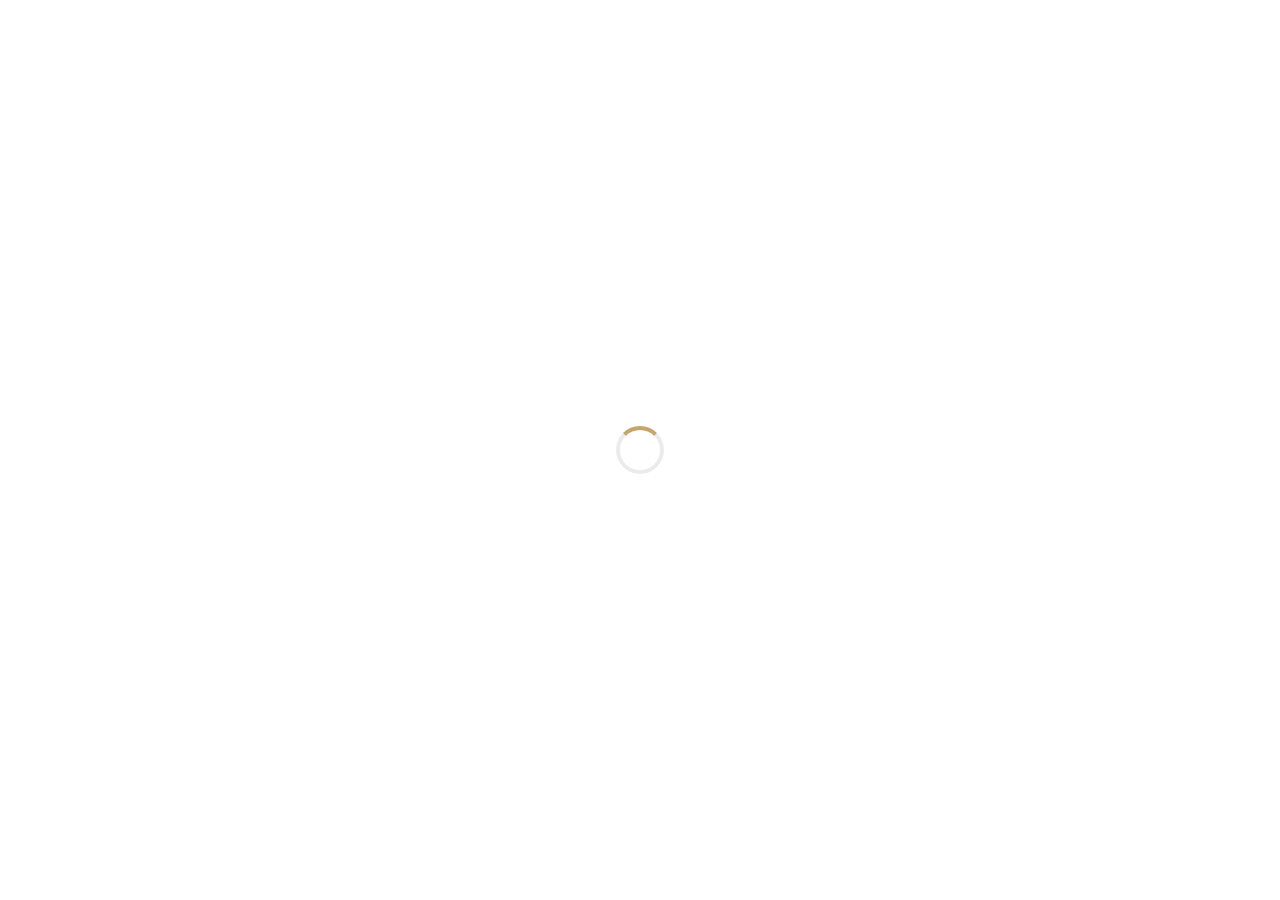
==== commit 46c20418: "Final fixes" ====
--- a/index.html
+++ b/index.html
@@ -76,7 +76,7 @@
   <link rel="preload" as="image" href="images/intro-cover_3.webp" fetchpriority="high" />
 
   <!-- Stylesheet -->
-  <link rel="stylesheet" href="css/style_20.css" />
+  <link rel="stylesheet" href="css/style_27.css" />
 </head>
 
 <body>
@@ -164,7 +164,7 @@
           <div class="absolute inset-0 bg-black/30"></div>
         </div>
         <div class="relative z-10 flex-1 flex flex-col">
-          <div class="flex flex-col items-center text-center px-6 pt-24 md:pt-30">
+          <div class="hero-text-band flex flex-col items-center justify-center text-center px-6">
             <div class="sd-bismillah animate-slideUp delay-100">بِسْمِ اللهِ الرَّحْمٰنِ الرَّحِيمِ</div>
             <p class="text-me md:text-base tracking-[0.4em] uppercase text-white mb-8 font-body font-semibold drop-shadow-lg married-title animate-slideUp delay-200"
               data-i18n="hero.subtitle">We're getting married</p>
@@ -185,7 +185,7 @@
         <div class="relative max-w-2xl mx-auto text-center">
           <h2 class="font-display text-4xl md:text-7xl text-sage-dark mb-4" data-i18n="countdown.title">Countdown</h2>
           <p class="text-sage-dark/60 text-sm font-body font-en tracking-[0.25em] uppercase mb-10" dir="auto" data-i18n="event.date">17 October 2026</p>
-          <div class="flex items-center justify-center flex-wrap">
+          <div class="flex items-center justify-center">
             <div class="flex items-center">
               <div class="flex flex-col items-center px-4 md:px-7">
                 <span id="days" class="font-display text-4xl md:text-6xl text-sage-dark leading-none">00</span>
@@ -629,7 +629,7 @@
     })();
   </script>
 
-  <script src="js/main_19.js" defer></script>
+  <script src="js/main_20.js" defer></script>
 </body>
 
 </html>
--- a/css/style_27.css
+++ b/css/style_27.css
@@ -0,0 +1,4327 @@
+*,
+:before,
+:after {
+  /* Self-hosted font-face definitions — update paths if necessary. */
+}
+
+@font-face {
+  font-family: 'Cairo';
+  font-style: normal;
+  font-weight: 400;
+  font-display: swap;
+  src: url('../fonts/Cairo-400_3.woff2') format('woff2');
+}
+
+@font-face {
+  font-family: 'Cairo';
+  font-style: normal;
+  font-weight: 600;
+  font-display: swap;
+  src: url('../fonts/Cairo-600_3.woff2') format('woff2');
+}
+
+@font-face {
+  font-family: 'Pinyon Script';
+  font-style: normal;
+  font-weight: 400;
+  font-display: swap;
+  src: url('../fonts/PinyonScript-Regular_3.woff2') format('woff2');
+}
+
+@font-face {
+  font-family: 'Amiri';
+  font-style: normal;
+  font-weight: 400;
+  font-display: swap;
+  src: url('../fonts/Amiri-Regular_3.woff2') format('woff2');
+}
+
+@font-face {
+  font-family: 'Amiri';
+  font-style: italic;
+  font-weight: 400;
+  font-display: swap;
+  src: url('../fonts/Amiri-Italic_3.woff2') format('woff2');
+}
+
+/* Re-open rule continuation */
+  --tw-border-spacing-x: 0;
+  --tw-border-spacing-y: 0;
+  --tw-translate-x: 0;
+  --tw-translate-y: 0;
+  --tw-rotate: 0;
+  --tw-skew-x: 0;
+  --tw-skew-y: 0;
+  --tw-scale-x: 1;
+  --tw-scale-y: 1;
+  --tw-pan-x: ;
+  --tw-pan-y: ;
+  --tw-pinch-zoom: ;
+  --tw-scroll-snap-strictness: proximity;
+  --tw-gradient-from-position: ;
+  --tw-gradient-via-position: ;
+  --tw-gradient-to-position: ;
+  --tw-ordinal: ;
+  --tw-slashed-zero: ;
+  --tw-numeric-figure: ;
+  --tw-numeric-spacing: ;
+  --tw-numeric-fraction: ;
+  --tw-ring-inset: ;
+  --tw-ring-offset-width: 0px;
+  --tw-ring-offset-color: #fff;
+  --tw-ring-color: rgb(59 130 246 / 0.5);
+  --tw-ring-offset-shadow: 0 0 #0000;
+  --tw-ring-shadow: 0 0 #0000;
+  --tw-shadow: 0 0 #0000;
+  --tw-shadow-colored: 0 0 #0000;
+  --tw-blur: ;
+  --tw-brightness: ;
+  --tw-contrast: ;
+  --tw-grayscale: ;
+  --tw-hue-rotate: ;
+  --tw-invert: ;
+  --tw-saturate: ;
+  --tw-sepia: ;
+  --tw-drop-shadow: ;
+  --tw-backdrop-blur: ;
+  --tw-backdrop-brightness: ;
+  --tw-backdrop-contrast: ;
+  --tw-backdrop-grayscale: ;
+  --tw-backdrop-hue-rotate: ;
+  --tw-backdrop-invert: ;
+  --tw-backdrop-opacity: ;
+  --tw-backdrop-saturate: ;
+  --tw-backdrop-sepia: ;
+  --tw-contain-size: ;
+  --tw-contain-layout: ;
+  --tw-contain-paint: ;
+  --tw-contain-style: ;
+}
+::backdrop {
+  --tw-border-spacing-x: 0;
+  --tw-border-spacing-y: 0;
+  --tw-translate-x: 0;
+  --tw-translate-y: 0;
+  --tw-rotate: 0;
+  --tw-skew-x: 0;
+  --tw-skew-y: 0;
+  --tw-scale-x: 1;
+  --tw-scale-y: 1;
+  --tw-pan-x: ;
+  --tw-pan-y: ;
+  --tw-pinch-zoom: ;
+  --tw-scroll-snap-strictness: proximity;
+  --tw-gradient-from-position: ;
+  --tw-gradient-via-position: ;
+  --tw-gradient-to-position: ;
+  --tw-ordinal: ;
+  --tw-slashed-zero: ;
+  --tw-numeric-figure: ;
+  --tw-numeric-spacing: ;
+  --tw-numeric-fraction: ;
+  --tw-ring-inset: ;
+  --tw-ring-offset-width: 0px;
+  --tw-ring-offset-color: #fff;
+  --tw-ring-color: rgb(59 130 246 / 0.5);
+  --tw-ring-offset-shadow: 0 0 #0000;
+  --tw-ring-shadow: 0 0 #0000;
+  --tw-shadow: 0 0 #0000;
+  --tw-shadow-colored: 0 0 #0000;
+  --tw-blur: ;
+  --tw-brightness: ;
+  --tw-contrast: ;
+  --tw-grayscale: ;
+  --tw-hue-rotate: ;
+  --tw-invert: ;
+  --tw-saturate: ;
+  --tw-sepia: ;
+  --tw-drop-shadow: ;
+  --tw-backdrop-blur: ;
+  --tw-backdrop-brightness: ;
+  --tw-backdrop-contrast: ;
+  --tw-backdrop-grayscale: ;
+  --tw-backdrop-hue-rotate: ;
+  --tw-backdrop-invert: ;
+  --tw-backdrop-opacity: ;
+  --tw-backdrop-saturate: ;
+  --tw-backdrop-sepia: ;
+  --tw-contain-size: ;
+  --tw-contain-layout: ;
+  --tw-contain-paint: ;
+  --tw-contain-style: ;
+}
+*,
+:before,
+:after {
+  box-sizing: border-box;
+  border-width: 0;
+  border-style: solid;
+  border-color: #e5e7eb;
+}
+:before,
+:after {
+  --tw-content: "";
+}
+html,
+:host {
+  line-height: 1.5;
+  -webkit-text-size-adjust: 100%;
+  -moz-tab-size: 4;
+  -o-tab-size: 4;
+  tab-size: 4;
+  font-family:
+    ui-sans-serif,
+    system-ui,
+    sans-serif,
+    "Apple Color Emoji",
+    "Segoe UI Emoji",
+    Segoe UI Symbol,
+    "Noto Color Emoji";
+  font-feature-settings: normal;
+  font-variation-settings: normal;
+  -webkit-tap-highlight-color: transparent;
+}
+body {
+  margin: 0;
+  line-height: inherit;
+}
+.venue-action-link {
+  padding: 0.95rem 1.2rem;
+  min-height: 48px;
+  border-radius: 999px;
+  border: 1px solid rgba(197, 164, 109, 0.35);
+  background: rgba(197, 164, 109, 0.12);
+  box-shadow: 0 6px 18px rgba(66, 52, 28, 0.08);
+  transition: all 180ms ease;
+  text-decoration: none;
+  touch-action: manipulation;
+  cursor: pointer;
+}
+.venue-action-link:hover,
+.venue-action-link:focus-visible {
+  background: rgb(197, 164, 109);
+  color: rgb(249, 247, 242);
+  border-color: rgb(197, 164, 109);
+  transform: translateY(-1px);
+  box-shadow: 0 10px 22px rgba(66, 52, 28, 0.16);
+}
+.footer-shell {
+  border-top: 1px solid rgba(197, 164, 109, 0.2);
+}
+.footer-ornament {
+  display: inline-flex;
+  align-items: center;
+  justify-content: center;
+  width: 2.5rem;
+  height: 2.5rem;
+  margin: 0 auto 1rem;
+  border-radius: 999px;
+  background: rgba(197, 164, 109, 0.12);
+  color: rgb(197, 164, 109);
+}
+.footer-meta {
+  margin-top: 0.75rem;
+  font-size: 0.72rem;
+  letter-spacing: 0.24em;
+  text-transform: uppercase;
+  color: rgba(86, 73, 53, 0.75);
+  font-family: 'Cairo', sans-serif;
+}
+.footer-dot {
+  margin: 0 0.45rem;
+}
+@media (max-width: 640px) {
+  .venue-action-link {
+    padding: 1rem 1.25rem;
+    font-size: 0.95rem;
+  }
+  .footer-meta {
+    font-size: 0.66rem;
+    line-height: 1.8;
+  }
+}
+.intro-tap-label {
+  position: absolute;
+  left: 50%;
+  bottom: 1.75rem;
+  transform: translateX(-50%);
+  z-index: 60;
+  display: inline-flex;
+  align-items: center;
+  gap: 0.5rem;
+  padding: 0.85rem 1.25rem;
+  border-radius: 999px;
+  background: rgba(255, 255, 255, 0.88);
+  border: 1px solid rgba(197, 164, 109, 0.25);
+  color: #4a473f;
+  font-family: 'Cairo', ui-sans-serif, system-ui, sans-serif;
+  font-size: 0.95rem;
+  font-weight: 600;
+  letter-spacing: 0.14em;
+  text-transform: uppercase;
+  text-align: center;
+  backdrop-filter: blur(10px);
+  box-shadow: 0 12px 30px rgba(0, 0, 0, 0.12);
+  animation: tapLabelPulse 2.8s ease-in-out infinite;
+}
+.intro-tap-label span {
+  white-space: nowrap;
+}
+@keyframes tapLabelPulse {
+  0%, 100% { transform: translateX(-50%) translateY(0); opacity: 1; }
+  25% { transform: translateX(-50%) translateY(-4px); opacity: 0.95; }
+  50% { transform: translateX(-50%) translateY(-8px); opacity: 0.9; }
+  75% { transform: translateX(-50%) translateY(-4px); opacity: 0.95; }
+}
+hr {
+  height: 0;
+  color: inherit;
+  border-top-width: 1px;
+}
+abbr:where([title]) {
+  -webkit-text-decoration: underline dotted;
+  text-decoration: underline dotted;
+}
+h1,
+h2,
+h3,
+h4,
+h5,
+h6 {
+  font-size: inherit;
+  font-weight: inherit;
+}
+a {
+  color: inherit;
+  text-decoration: inherit;
+}
+b,
+strong {
+  font-weight: bolder;
+}
+code,
+kbd,
+samp,
+pre {
+  font-family:
+    ui-monospace,
+    SFMono-Regular,
+    Menlo,
+    Monaco,
+    Consolas,
+    Liberation Mono,
+    Courier New,
+    monospace;
+  font-feature-settings: normal;
+  font-variation-settings: normal;
+  font-size: 1em;
+}
+small {
+  font-size: 80%;
+}
+sub,
+sup {
+  font-size: 75%;
+  line-height: 0;
+  position: relative;
+  vertical-align: baseline;
+}
+sub {
+  bottom: -0.25em;
+}
+sup {
+  top: -0.5em;
+}
+table {
+  text-indent: 0;
+  border-color: inherit;
+  border-collapse: collapse;
+}
+button,
+input,
+optgroup,
+select,
+textarea {
+  font-family: inherit;
+  font-feature-settings: inherit;
+  font-variation-settings: inherit;
+  font-size: 100%;
+  font-weight: inherit;
+  line-height: inherit;
+  letter-spacing: inherit;
+  color: inherit;
+  margin: 0;
+  padding: 0;
+}
+button,
+select {
+  text-transform: none;
+}
+button,
+input:where([type="button"]),
+input:where([type="reset"]),
+input:where([type="submit"]) {
+  -webkit-appearance: button;
+  background-color: transparent;
+  background-image: none;
+}
+:-moz-focusring {
+  outline: auto;
+}
+:-moz-ui-invalid {
+  box-shadow: none;
+}
+progress {
+  vertical-align: baseline;
+}
+::-webkit-inner-spin-button,
+::-webkit-outer-spin-button {
+  height: auto;
+}
+[type="search"] {
+  -webkit-appearance: textfield;
+  outline-offset: -2px;
+}
+::-webkit-search-decoration {
+  -webkit-appearance: none;
+}
+::-webkit-file-upload-button {
+  -webkit-appearance: button;
+  font: inherit;
+}
+summary {
+  display: list-item;
+}
+blockquote,
+dl,
+dd,
+h1,
+h2,
+h3,
+h4,
+h5,
+h6,
+hr,
+figure,
+p,
+pre {
+  margin: 0;
+}
+fieldset {
+  margin: 0;
+  padding: 0;
+}
+legend {
+  padding: 0;
+}
+ol,
+ul,
+menu {
+  list-style: none;
+  margin: 0;
+  padding: 0;
+}
+dialog {
+  padding: 0;
+}
+textarea {
+  resize: vertical;
+}
+input::-moz-placeholder,
+textarea::-moz-placeholder {
+  opacity: 1;
+  color: #9ca3af;
+}
+input::placeholder,
+textarea::placeholder {
+  opacity: 1;
+  color: #9ca3af;
+}
+button,
+[role="button"] {
+  cursor: pointer;
+}
+:disabled {
+  cursor: default;
+}
+img,
+svg,
+video,
+canvas,
+audio,
+iframe,
+embed,
+object {
+  display: block;
+  vertical-align: middle;
+}
+img,
+video {
+  max-width: 100%;
+  height: auto;
+}
+[hidden]:where(:not([hidden="until-found"])) {
+  display: none;
+}
+:root {
+  --background: 40 24% 95%;
+  --foreground: 33 47% 35%;
+  --card: 30 20% 92%;
+  --card-foreground: 25 49% 15%;
+  --popover: 50 52% 91%;
+  --popover-foreground: 25 49% 15%;
+  --primary: 38 43% 40%;
+  --primary-foreground: 50 52% 96%;
+  --secondary: 50 52% 92%;
+  --secondary-foreground: 25 49% 15%;
+  --muted: 50 30% 87%;
+  --muted-foreground: 25 20% 35%;
+  --accent: 50 33% 24%;
+  --accent-foreground: 50 52% 92%;
+  --destructive: 0 65% 55%;
+  --destructive-foreground: 0 0% 100%;
+  --border: 40 25% 80%;
+  --input: 40 25% 80%;
+  --ring: 38 43% 60%;
+  --radius: 0.5rem;
+  --ivory: 40 37% 96%;
+  --cream: 50 45% 89%;
+  --sage: 50 33% 24%;
+  --sage-dark: 33 47% 35%;
+  --sage-light: 50 25% 38%;
+  --gold: 38 43% 60%;
+  --gold-soft: 38 35% 50%;
+  --terracotta: 25 49% 15%;
+  --olive: 50 33% 24%;
+  --carbon: 25 49% 12%;
+  --countdown: 38 43% 60%;
+  --burgundy: 38 43% 40%;
+  --burgundy-dark: 38 50% 30%;
+  --burgundy-light: 38 35% 55%;
+  --champagne: 50 40% 85%;
+  --champagne-dark: 50 30% 70%;
+  --champagne-light: 50 52% 92%;
+  --champagne-gold: 38 43% 60%;
+  --champagne-rose: 38 30% 50%;
+  --champagne-beige: 50 35% 82%;
+  --sidebar-background: 25 49% 15%;
+  --sidebar-foreground: 50 52% 92%;
+  --sidebar-primary: 38 43% 40%;
+  --sidebar-primary-foreground: 50 52% 96%;
+  --sidebar-accent: 25 40% 20%;
+  --sidebar-accent-foreground: 50 52% 92%;
+  --sidebar-border: 25 35% 20%;
+  --sidebar-ring: 38 43% 60%;
+  --font-display: "Pinyon Script", cursive;
+  --font-script: "Pinyon Script", cursive;
+  --font-body: "arek-armenian", serif;
+  --transition-smooth: all 0.4s cubic-bezier(0.4, 0, 0.2, 1);
+  --transition-bounce: all 0.5s cubic-bezier(0.68, -0.55, 0.265, 1.55);
+  --shadow-soft:
+    0 2px 15px -3px rgba(59, 38, 19, 0.1), 0 4px 6px -2px rgba(59, 38, 19, 0.05);
+  --shadow-elegant:
+    0 10px 40px -10px rgba(59, 38, 19, 0.15),
+    0 4px 15px -3px rgba(59, 38, 19, 0.08);
+  --shadow-lifted:
+    0 20px 50px -15px rgba(59, 38, 19, 0.2),
+    0 8px 20px -5px rgba(59, 38, 19, 0.1);
+}
+.dark {
+  --background: 40 20% 10%;
+  --foreground: 45 30% 92%;
+  --card: 40 18% 14%;
+  --card-foreground: 45 30% 92%;
+  --popover: 40 20% 12%;
+  --popover-foreground: 45 30% 92%;
+  --primary: 43 75% 55%;
+  --primary-foreground: 40 20% 10%;
+  --secondary: 40 15% 18%;
+  --secondary-foreground: 45 30% 90%;
+  --muted: 40 12% 20%;
+  --muted-foreground: 45 15% 55%;
+  --accent: 43 50% 50%;
+  --accent-foreground: 45 30% 92%;
+  --destructive: 0 62% 40%;
+  --destructive-foreground: 0 0% 100%;
+  --border: 40 12% 20%;
+  --input: 40 12% 20%;
+  --ring: 43 75% 55%;
+  --sidebar-background: 40 20% 12%;
+  --sidebar-foreground: 45 30% 90%;
+  --sidebar-primary: 43 75% 55%;
+  --sidebar-primary-foreground: 40 20% 10%;
+  --sidebar-accent: 40 15% 18%;
+  --sidebar-accent-foreground: 45 25% 85%;
+  --sidebar-border: 40 12% 18%;
+  --sidebar-ring: 43 75% 55%;
+}
+* {
+  border-color: hsl(var(--border));
+}
+html {
+  scroll-behavior: smooth;
+  color-scheme: light only;
+}
+@media (prefers-color-scheme: dark) {
+  :root {
+    color-scheme: light only;
+  }
+}
+body {
+  background-color: hsl(var(--background));
+  color: hsl(var(--foreground));
+  font-family: var(--font-body);
+  background-blend-mode: overlay;
+  background-size: 200px;
+}
+h1,
+h2,
+h3,
+h4,
+h5,
+h6 {
+  font-family: var(--font-display);
+  font-weight: 400;
+}
+.section-padding {
+  padding: 5rem 1.5rem;
+}
+@media (min-width: 768px) {
+  .section-padding {
+    padding: 8rem 3rem;
+  }
+}
+.section-title {
+  margin-bottom: 1rem;
+  font-size: 3.75rem;
+  line-height: 1;
+  font-weight: 300;
+  letter-spacing: 0.025em;
+}
+@media (min-width: 768px) {
+  .section-title {
+    font-size: 6rem;
+    line-height: 1;
+  }
+}
+.section-title {
+  font-family: var(--font-display);
+}
+.card-elegant {
+  border-radius: calc(var(--radius) - 4px);
+  border-width: 1px;
+  border-color: hsl(var(--border) / 0.3);
+  background-color: hsl(var(--card) / 0.8);
+  padding: 2rem;
+  --tw-backdrop-blur: blur(4px);
+  -webkit-backdrop-filter: var(--tw-backdrop-blur) var(--tw-backdrop-brightness)
+    var(--tw-backdrop-contrast) var(--tw-backdrop-grayscale)
+    var(--tw-backdrop-hue-rotate) var(--tw-backdrop-invert)
+    var(--tw-backdrop-opacity) var(--tw-backdrop-saturate)
+    var(--tw-backdrop-sepia);
+  backdrop-filter: var(--tw-backdrop-blur) var(--tw-backdrop-brightness)
+    var(--tw-backdrop-contrast) var(--tw-backdrop-grayscale)
+    var(--tw-backdrop-hue-rotate) var(--tw-backdrop-invert)
+    var(--tw-backdrop-opacity) var(--tw-backdrop-saturate)
+    var(--tw-backdrop-sepia);
+  box-shadow: var(--shadow-soft);
+  transition:
+    box-shadow 0.4s ease,
+    transform 0.4s ease;
+}
+.card-elegant:hover {
+  box-shadow: var(--shadow-elegant);
+  transform: translateY(-2px);
+}
+.divider-ornament {
+  margin-top: 3rem;
+  margin-bottom: 3rem;
+  display: flex;
+  align-items: center;
+  justify-content: center;
+  gap: 1rem;
+}
+.divider-ornament:before,
+.divider-ornament:after {
+  content: "";
+  height: 1px;
+  max-width: 6rem;
+  flex: 1 1 0%;
+  background-color: hsl(var(--border));
+}
+.sr-only {
+  position: absolute;
+  width: 1px;
+  height: 1px;
+  padding: 0;
+  margin: -1px;
+  overflow: hidden;
+  clip: rect(0, 0, 0, 0);
+  white-space: nowrap;
+  border-width: 0;
+}
+.pointer-events-none {
+  pointer-events: none;
+}
+.pointer-events-auto {
+  pointer-events: auto;
+}
+.visible {
+  visibility: visible;
+}
+.invisible {
+  visibility: hidden;
+}
+.fixed {
+  position: fixed;
+}
+.absolute {
+  position: absolute;
+}
+.relative {
+  position: relative;
+}
+.sticky {
+  position: sticky;
+}
+.inset-0 {
+  top: 0;
+  right: 0;
+  bottom: 0;
+  left: 0;
+}
+.inset-x-0 {
+  left: 0;
+  right: 0;
+}
+.inset-y-0 {
+  top: 0;
+  bottom: 0;
+}
+.-bottom-12 {
+  bottom: -3rem;
+}
+.-left-12 {
+  left: -3rem;
+}
+.-left-\[9999px\] {
+  left: -9999px;
+}
+.-right-12 {
+  right: -3rem;
+}
+.-top-12 {
+  top: -3rem;
+}
+.bottom-0 {
+  bottom: 0;
+}
+.bottom-3 {
+  bottom: 0.75rem;
+}
+.bottom-6 {
+  bottom: 1.5rem;
+}
+.left-0 {
+  left: 0;
+}
+.left-1 {
+  left: 0.25rem;
+}
+.left-1\/2 {
+  left: 50%;
+}
+.left-2 {
+  left: 0.5rem;
+}
+.left-3 {
+  left: 0.75rem;
+}
+.left-\[50\%\] {
+  left: 50%;
+}
+.right-0 {
+  right: 0;
+}
+.right-1 {
+  right: 0.25rem;
+}
+.right-2 {
+  right: 0.5rem;
+}
+.right-3 {
+  right: 0.75rem;
+}
+.right-4 {
+  right: 1rem;
+}
+.right-6 {
+  right: 1.5rem;
+}
+.top-0 {
+  top: 0;
+}
+.top-1\.5 {
+  top: 0.375rem;
+}
+.top-1\/2 {
+  top: 50%;
+}
+.top-2 {
+  top: 0.5rem;
+}
+.top-3 {
+  top: 0.75rem;
+}
+.top-3\.5 {
+  top: 0.875rem;
+}
+.top-4 {
+  top: 1rem;
+}
+.top-\[1px\] {
+  top: 1px;
+}
+.top-\[50\%\] {
+  top: 50%;
+}
+.top-\[60\%\] {
+  top: 60%;
+}
+.top-full {
+  top: 100%;
+}
+.z-10 {
+  z-index: 10;
+}
+.z-20 {
+  z-index: 20;
+}
+.z-40 {
+  z-index: 40;
+}
+.z-50 {
+  z-index: 50;
+}
+.z-\[100\] {
+  z-index: 100;
+}
+.z-\[1\] {
+  z-index: 1;
+}
+.-mx-1 {
+  margin-left: -0.25rem;
+  margin-right: -0.25rem;
+}
+.mx-1 {
+  margin-left: 0.25rem;
+  margin-right: 0.25rem;
+}
+.mx-2 {
+  margin-left: 0.5rem;
+  margin-right: 0.5rem;
+}
+.mx-3\.5 {
+  margin-left: 0.875rem;
+  margin-right: 0.875rem;
+}
+.mx-4 {
+  margin-left: 1rem;
+  margin-right: 1rem;
+}
+.mx-auto {
+  margin-left: auto;
+  margin-right: auto;
+}
+.my-0\.5 {
+  margin-top: 0.125rem;
+  margin-bottom: 0.125rem;
+}
+.my-1 {
+  margin-top: 0.25rem;
+  margin-bottom: 0.25rem;
+}
+.my-4 {
+  margin-top: 1rem;
+  margin-bottom: 1rem;
+}
+.my-6 {
+  margin-top: 1.5rem;
+  margin-bottom: 1.5rem;
+}
+.-ml-4 {
+  margin-left: -1rem;
+}
+.-mt-1 {
+  margin-top: -0.25rem;
+}
+.-mt-4 {
+  margin-top: -1rem;
+}
+.mb-0 {
+  margin-bottom: 0;
+}
+.mb-1 {
+  margin-bottom: 0.25rem;
+}
+.mb-10 {
+  margin-bottom: 2.5rem;
+}
+.mb-12 {
+  margin-bottom: 3rem;
+}
+.mb-16 {
+  margin-bottom: 4rem;
+}
+.mb-2 {
+  margin-bottom: 0.5rem;
+}
+.mb-3 {
+  margin-bottom: 0.75rem;
+}
+.mb-4 {
+  margin-bottom: 1rem;
+}
+.mb-6 {
+  margin-bottom: 1.5rem;
+}
+.mb-8 {
+  margin-bottom: 2rem;
+}
+.ml-1 {
+  margin-left: 0.25rem;
+}
+.ml-auto {
+  margin-left: auto;
+}
+.mr-2 {
+  margin-right: 0.5rem;
+}
+.mt-0\.5 {
+  margin-top: 0.125rem;
+}
+.mt-1 {
+  margin-top: 0.25rem;
+}
+.mt-1\.5 {
+  margin-top: 0.375rem;
+}
+.mt-10 {
+  margin-top: 2.5rem;
+}
+.mt-12 {
+  margin-top: 3rem;
+}
+.mt-2 {
+  margin-top: 0.5rem;
+}
+.mt-24 {
+  margin-top: 6rem;
+}
+.mt-3 {
+  margin-top: 0.75rem;
+}
+.mt-4 {
+  margin-top: 1rem;
+}
+.mt-8 {
+  margin-top: 2rem;
+}
+.mt-auto {
+  margin-top: auto;
+}
+.block {
+  display: block;
+}
+.inline-block {
+  display: inline-block;
+}
+.inline {
+  display: inline;
+}
+.flex {
+  display: flex;
+}
+.inline-flex {
+  display: inline-flex;
+}
+.table {
+  display: table;
+}
+.grid {
+  display: grid;
+}
+.hidden {
+  display: none;
+}
+.aspect-square {
+  aspect-ratio: 1 / 1;
+}
+.aspect-video {
+  aspect-ratio: 16 / 9;
+}
+.size-4 {
+  width: 1rem;
+  height: 1rem;
+}
+.h-1\.5 {
+  height: 0.375rem;
+}
+.h-10 {
+  height: 2.5rem;
+}
+.h-11 {
+  height: 2.75rem;
+}
+.h-12 {
+  height: 3rem;
+}
+.h-16 {
+  height: 4rem;
+}
+.h-2 {
+  height: 0.5rem;
+}
+.h-2\.5 {
+  height: 0.625rem;
+}
+.h-3 {
+  height: 0.75rem;
+}
+.h-3\.5 {
+  height: 0.875rem;
+}
+.h-4 {
+  height: 1rem;
+}
+.h-5 {
+  height: 1.25rem;
+}
+.h-6 {
+  height: 1.5rem;
+}
+.h-64 {
+  height: 16rem;
+}
+.h-7 {
+  height: 1.75rem;
+}
+.h-72 {
+  height: 18rem;
+}
+.h-8 {
+  height: 2rem;
+}
+.h-9 {
+  height: 2.25rem;
+}
+.h-\[1px\] {
+  height: 1px;
+}
+.h-\[var\(--radix-navigation-menu-viewport-height\)\] {
+  height: var(--radix-navigation-menu-viewport-height);
+}
+.h-\[var\(--radix-select-trigger-height\)\] {
+  height: var(--radix-select-trigger-height);
+}
+.h-auto {
+  height: auto;
+}
+.h-full {
+  height: 100%;
+}
+.h-px {
+  height: 1px;
+}
+.h-svh {
+  height: 100svh;
+}
+.max-h-96 {
+  max-height: 24rem;
+}
+.max-h-\[300px\] {
+  max-height: 300px;
+}
+.max-h-\[90vh\] {
+  max-height: 90vh;
+}
+.max-h-screen {
+  max-height: 100vh;
+}
+.min-h-0 {
+  min-height: 0px;
+}
+.min-h-\[80px\] {
+  min-height: 80px;
+}
+.min-h-screen {
+  min-height: 100vh;
+  min-height: 100svh;
+}
+
+/* keeps hero copy confined to the top half of the video, vertically centered within it */
+.hero-text-band {
+  height: 80vh;
+  height: 80svh;
+}
+.min-h-svh {
+  min-height: 100svh;
+}
+.w-0 {
+  width: 0px;
+}
+.w-1 {
+  width: 0.25rem;
+}
+.w-1\/2 {
+  width: 50%;
+}
+.w-10 {
+  width: 2.5rem;
+}
+.w-11 {
+  width: 2.75rem;
+}
+.w-12 {
+  width: 3rem;
+}
+.w-16 {
+  width: 4rem;
+}
+.w-2 {
+  width: 0.5rem;
+}
+.w-2\.5 {
+  width: 0.625rem;
+}
+.w-20 {
+  width: 5rem;
+}
+.w-24 {
+  width: 6rem;
+}
+.w-28 {
+  width: 7rem;
+}
+.w-3 {
+  width: 0.75rem;
+}
+.w-3\.5 {
+  width: 0.875rem;
+}
+.w-3\/4 {
+  width: 75%;
+}
+.w-32 {
+  width: 8rem;
+}
+.w-4 {
+  width: 1rem;
+}
+.w-5 {
+  width: 1.25rem;
+}
+.w-6 {
+  width: 1.5rem;
+}
+.w-64 {
+  width: 16rem;
+}
+.w-7 {
+  width: 1.75rem;
+}
+.w-72 {
+  width: 18rem;
+}
+.w-8 {
+  width: 2rem;
+}
+.w-9 {
+  width: 2.25rem;
+}
+.w-\[--sidebar-width\] {
+  width: var(--sidebar-width);
+}
+.w-\[100px\] {
+  width: 100px;
+}
+.w-\[1px\] {
+  width: 1px;
+}
+.w-auto {
+  width: auto;
+}
+.w-full {
+  width: 100%;
+}
+.w-max {
+  width: -moz-max-content;
+  width: max-content;
+}
+.w-px {
+  width: 1px;
+}
+.min-w-0 {
+  min-width: 0px;
+}
+.min-w-5 {
+  min-width: 1.25rem;
+}
+.min-w-\[12rem\] {
+  min-width: 12rem;
+}
+.min-w-\[8rem\] {
+  min-width: 8rem;
+}
+.min-w-\[var\(--radix-select-trigger-width\)\] {
+  min-width: var(--radix-select-trigger-width);
+}
+.max-w-2xl {
+  max-width: 42rem;
+}
+.max-w-3xl {
+  max-width: 48rem;
+}
+.max-w-4xl {
+  max-width: 56rem;
+}
+.max-w-7xl {
+  max-width: 80rem;
+}
+.max-w-\[--skeleton-width\] {
+  max-width: var(--skeleton-width);
+}
+.max-w-lg {
+  max-width: 38rem;
+}
+.max-w-max {
+  max-width: -moz-max-content;
+  max-width: max-content;
+}
+.max-w-md {
+  max-width: 28rem;
+}
+.max-w-xl {
+  max-width: 36rem;
+}
+.flex-1 {
+  flex: 1 1 0%;
+}
+.flex-shrink-0,
+.shrink-0 {
+  flex-shrink: 0;
+}
+.grow {
+  flex-grow: 1;
+}
+.grow-0 {
+  flex-grow: 0;
+}
+.basis-full {
+  flex-basis: 100%;
+}
+.caption-bottom {
+  caption-side: bottom;
+}
+.border-collapse {
+  border-collapse: collapse;
+}
+.-translate-x-1\/2 {
+  --tw-translate-x: -50%;
+  transform: translate(var(--tw-translate-x), var(--tw-translate-y))
+    rotate(var(--tw-rotate)) skew(var(--tw-skew-x)) skewY(var(--tw-skew-y))
+    scaleX(var(--tw-scale-x)) scaleY(var(--tw-scale-y));
+}
+.-translate-x-px {
+  --tw-translate-x: -1px;
+  transform: translate(var(--tw-translate-x), var(--tw-translate-y))
+    rotate(var(--tw-rotate)) skew(var(--tw-skew-x)) skewY(var(--tw-skew-y))
+    scaleX(var(--tw-scale-x)) scaleY(var(--tw-scale-y));
+}
+.-translate-y-1\/2 {
+  --tw-translate-y: -50%;
+  transform: translate(var(--tw-translate-x), var(--tw-translate-y))
+    rotate(var(--tw-rotate)) skew(var(--tw-skew-x)) skewY(var(--tw-skew-y))
+    scaleX(var(--tw-scale-x)) scaleY(var(--tw-scale-y));
+}
+.translate-x-\[-50\%\] {
+  --tw-translate-x: -50%;
+  transform: translate(var(--tw-translate-x), var(--tw-translate-y))
+    rotate(var(--tw-rotate)) skew(var(--tw-skew-x)) skewY(var(--tw-skew-y))
+    scaleX(var(--tw-scale-x)) scaleY(var(--tw-scale-y));
+}
+.translate-x-px {
+  --tw-translate-x: 1px;
+  transform: translate(var(--tw-translate-x), var(--tw-translate-y))
+    rotate(var(--tw-rotate)) skew(var(--tw-skew-x)) skewY(var(--tw-skew-y))
+    scaleX(var(--tw-scale-x)) scaleY(var(--tw-scale-y));
+}
+.translate-y-\[-50\%\] {
+  --tw-translate-y: -50%;
+  transform: translate(var(--tw-translate-x), var(--tw-translate-y))
+    rotate(var(--tw-rotate)) skew(var(--tw-skew-x)) skewY(var(--tw-skew-y))
+    scaleX(var(--tw-scale-x)) scaleY(var(--tw-scale-y));
+}
+.rotate-180 {
+  --tw-rotate: 180deg;
+  transform: translate(var(--tw-translate-x), var(--tw-translate-y))
+    rotate(var(--tw-rotate)) skew(var(--tw-skew-x)) skewY(var(--tw-skew-y))
+    scaleX(var(--tw-scale-x)) scaleY(var(--tw-scale-y));
+}
+.rotate-45 {
+  --tw-rotate: 45deg;
+  transform: translate(var(--tw-translate-x), var(--tw-translate-y))
+    rotate(var(--tw-rotate)) skew(var(--tw-skew-x)) skewY(var(--tw-skew-y))
+    scaleX(var(--tw-scale-x)) scaleY(var(--tw-scale-y));
+}
+.rotate-90 {
+  --tw-rotate: 90deg;
+  transform: translate(var(--tw-translate-x), var(--tw-translate-y))
+    rotate(var(--tw-rotate)) skew(var(--tw-skew-x)) skewY(var(--tw-skew-y))
+    scaleX(var(--tw-scale-x)) scaleY(var(--tw-scale-y));
+}
+.transform {
+  transform: translate(var(--tw-translate-x), var(--tw-translate-y))
+    rotate(var(--tw-rotate)) skew(var(--tw-skew-x)) skewY(var(--tw-skew-y))
+    scaleX(var(--tw-scale-x)) scaleY(var(--tw-scale-y));
+}
+@keyframes float {
+  0%,
+  to {
+    transform: translateY(0);
+  }
+  50% {
+    transform: translateY(-12px);
+  }
+}
+.animate-\[float_3s_ease-in-out_infinite\] {
+  animation: float 3s ease-in-out infinite;
+}
+
+@keyframes illustration-sway {
+  0%,
+  100% {
+    transform: rotate(-3deg) translateY(0);
+  }
+  50% {
+    transform: rotate(3deg) translateY(-4px);
+  }
+}
+
+img[src*="images/illustrations/"] {
+  transform-origin: center;
+  will-change: transform;
+  animation: illustration-sway 3s ease-in-out infinite;
+}
+@keyframes pulse {
+  50% {
+    opacity: 0.5;
+  }
+}
+.animate-pulse {
+  animation: pulse 2s cubic-bezier(0.4, 0, 0.6, 1) infinite;
+}
+.cursor-default {
+  cursor: default;
+}
+.cursor-pointer {
+  cursor: pointer;
+}
+.touch-none {
+  touch-action: none;
+}
+.select-none {
+  -webkit-user-select: none;
+  -moz-user-select: none;
+  user-select: none;
+}
+.resize {
+  resize: both;
+}
+.list-none {
+  list-style-type: none;
+}
+.grid-cols-2 {
+  grid-template-columns: repeat(2, minmax(0, 1fr));
+}
+.flex-row {
+  flex-direction: row;
+}
+.flex-col {
+  flex-direction: column;
+}
+.flex-col-reverse {
+  flex-direction: column-reverse;
+}
+.flex-wrap {
+  flex-wrap: wrap;
+}
+.items-start {
+  align-items: flex-start;
+}
+.items-end {
+  align-items: flex-end;
+}
+.items-center {
+  align-items: center;
+}
+.items-stretch {
+  align-items: stretch;
+}
+.justify-center {
+  justify-content: center;
+}
+.justify-between {
+  justify-content: space-between;
+}
+.gap-0\.5 {
+  gap: 0.125rem;
+}
+.gap-1 {
+  gap: 0.25rem;
+}
+.gap-1\.5 {
+  gap: 0.375rem;
+}
+.gap-2 {
+  gap: 0.5rem;
+}
+.gap-3 {
+  gap: 0.75rem;
+}
+.gap-4 {
+  gap: 1rem;
+}
+.gap-6 {
+  gap: 1.5rem;
+}
+.space-x-1 > :not([hidden]) ~ :not([hidden]) {
+  --tw-space-x-reverse: 0;
+  margin-right: calc(0.25rem * var(--tw-space-x-reverse));
+  margin-left: calc(0.25rem * calc(1 - var(--tw-space-x-reverse)));
+}
+.space-x-2 > :not([hidden]) ~ :not([hidden]) {
+  --tw-space-x-reverse: 0;
+  margin-right: calc(0.5rem * var(--tw-space-x-reverse));
+  margin-left: calc(0.5rem * calc(1 - var(--tw-space-x-reverse)));
+}
+
+/* Initial loader spinner (simple, no text) */
+#initialLoader {
+  -webkit-font-smoothing: antialiased;
+  -moz-osx-font-smoothing: grayscale;
+}
+#initialLoader.hidden {
+  opacity: 0;
+  visibility: hidden;
+  pointer-events: none;
+}
+.loader-spinner {
+  width: 48px;
+  height: 48px;
+  border-radius: 50%;
+  border: 4px solid rgba(0,0,0,0.08);
+  border-top-color: rgb(197,164,109);
+  animation: loader-spin 1s linear infinite;
+}
+@keyframes loader-spin {
+  to { transform: rotate(360deg); }
+}
+.space-x-4 > :not([hidden]) ~ :not([hidden]) {
+  --tw-space-x-reverse: 0;
+  margin-right: calc(1rem * var(--tw-space-x-reverse));
+  margin-left: calc(1rem * calc(1 - var(--tw-space-x-reverse)));
+}
+.space-y-0 > :not([hidden]) ~ :not([hidden]) {
+  --tw-space-y-reverse: 0;
+  margin-top: calc(0px * calc(1 - var(--tw-space-y-reverse)));
+  margin-bottom: calc(0px * var(--tw-space-y-reverse));
+}
+.space-y-1 > :not([hidden]) ~ :not([hidden]) {
+  --tw-space-y-reverse: 0;
+  margin-top: calc(0.25rem * calc(1 - var(--tw-space-y-reverse)));
+  margin-bottom: calc(0.25rem * var(--tw-space-y-reverse));
+}
+.space-y-1\.5 > :not([hidden]) ~ :not([hidden]) {
+  --tw-space-y-reverse: 0;
+  margin-top: calc(0.375rem * calc(1 - var(--tw-space-y-reverse)));
+  margin-bottom: calc(0.375rem * var(--tw-space-y-reverse));
+}
+.space-y-2 > :not([hidden]) ~ :not([hidden]) {
+  --tw-space-y-reverse: 0;
+  margin-top: calc(0.5rem * calc(1 - var(--tw-space-y-reverse)));
+  margin-bottom: calc(0.5rem * var(--tw-space-y-reverse));
+}
+.space-y-3 > :not([hidden]) ~ :not([hidden]) {
+  --tw-space-y-reverse: 0;
+  margin-top: calc(0.75rem * calc(1 - var(--tw-space-y-reverse)));
+  margin-bottom: calc(0.75rem * var(--tw-space-y-reverse));
+}
+.space-y-4 > :not([hidden]) ~ :not([hidden]) {
+  --tw-space-y-reverse: 0;
+  margin-top: calc(1rem * calc(1 - var(--tw-space-y-reverse)));
+  margin-bottom: calc(1rem * var(--tw-space-y-reverse));
+}
+.space-y-5 > :not([hidden]) ~ :not([hidden]) {
+  --tw-space-y-reverse: 0;
+  margin-top: calc(1.25rem * calc(1 - var(--tw-space-y-reverse)));
+  margin-bottom: calc(1.25rem * var(--tw-space-y-reverse));
+}
+.space-y-6 > :not([hidden]) ~ :not([hidden]) {
+  --tw-space-y-reverse: 0;
+  margin-top: calc(1.5rem * calc(1 - var(--tw-space-y-reverse)));
+  margin-bottom: calc(1.5rem * var(--tw-space-y-reverse));
+}
+.space-y-8 > :not([hidden]) ~ :not([hidden]) {
+  --tw-space-y-reverse: 0;
+  margin-top: calc(2rem * calc(1 - var(--tw-space-y-reverse)));
+  margin-bottom: calc(2rem * var(--tw-space-y-reverse));
+}
+.overflow-auto {
+  overflow: auto;
+}
+.overflow-hidden {
+  overflow: hidden;
+}
+.overflow-y-auto {
+  overflow-y: auto;
+}
+.overflow-x-hidden {
+  overflow-x: hidden;
+}
+.truncate {
+  overflow: hidden;
+  text-overflow: ellipsis;
+  white-space: nowrap;
+}
+.whitespace-nowrap {
+  white-space: nowrap;
+}
+.whitespace-pre-line {
+  white-space: pre-line;
+}
+.whitespace-pre-wrap {
+  white-space: pre-wrap;
+}
+.break-words {
+  overflow-wrap: break-word;
+}
+.rounded-2xl {
+  border-radius: 1rem;
+}
+.rounded-\[2px\] {
+  border-radius: 2px;
+}
+.rounded-\[inherit\] {
+  border-radius: inherit;
+}
+.rounded-full {
+  border-radius: 9999px;
+}
+.rounded-lg {
+  border-radius: var(--radius);
+}
+.rounded-md {
+  border-radius: calc(var(--radius) - 2px);
+}
+.rounded-sm {
+  border-radius: calc(var(--radius) - 4px);
+}
+.rounded-xl {
+  border-radius: 0.75rem;
+}
+.rounded-b-lg {
+  border-bottom-right-radius: var(--radius);
+  border-bottom-left-radius: var(--radius);
+}
+.rounded-t-\[10px\] {
+  border-top-left-radius: 10px;
+  border-top-right-radius: 10px;
+}
+.rounded-tl-sm {
+  border-top-left-radius: calc(var(--radius) - 4px);
+}
+.border {
+  border-width: 1px;
+}
+.border-2 {
+  border-width: 2px;
+}
+.border-\[1\.5px\] {
+  border-width: 1.5px;
+}
+.border-y {
+  border-top-width: 1px;
+  border-bottom-width: 1px;
+}
+.border-b {
+  border-bottom-width: 1px;
+}
+.border-l {
+  border-left-width: 1px;
+}
+.border-r {
+  border-right-width: 1px;
+}
+.border-t {
+  border-top-width: 1px;
+}
+.border-t-0 {
+  border-top-width: 0px;
+}
+.border-dashed {
+  border-style: dashed;
+}
+.border-\[\#c5a46d\] {
+  --tw-border-opacity: 1;
+  border-color: rgb(197 164 109 / var(--tw-border-opacity, 1));
+}
+.border-\[\#c5a46d\]\/30 {
+  border-color: #c5a46d4d;
+}
+.border-\[--color-border\] {
+  border-color: var(--color-border);
+}
+.border-border {
+  border-color: hsl(var(--border));
+}
+.border-border\/50 {
+  border-color: hsl(var(--border) / 0.5);
+}
+.border-destructive {
+  border-color: hsl(var(--destructive));
+}
+.border-destructive\/50 {
+  border-color: hsl(var(--destructive) / 0.5);
+}
+.border-gold\/10 {
+  border-color: hsl(var(--gold) / 0.1);
+}
+.border-gold\/20 {
+  border-color: hsl(var(--gold) / 0.2);
+}
+.border-gold\/30 {
+  border-color: hsl(var(--gold) / 0.3);
+}
+.border-gold\/40 {
+  border-color: hsl(var(--gold) / 0.4);
+}
+.border-input {
+  border-color: hsl(var(--input));
+}
+.border-ivory\/80 {
+  border-color: hsl(var(--ivory) / 0.8);
+}
+.border-primary {
+  border-color: hsl(var(--primary));
+}
+.border-sage-dark\/20 {
+  border-color: hsl(var(--sage-dark) / 0.2);
+}
+.border-sage-dark\/30 {
+  border-color: hsl(var(--sage-dark) / 0.3);
+}
+.border-sage-dark\/40 {
+  border-color: hsl(var(--sage-dark) / 0.4);
+}
+.border-sage-dark\/50 {
+  border-color: hsl(var(--sage-dark) / 0.5);
+}
+.border-sage\/20 {
+  border-color: hsl(var(--sage) / 0.2);
+}
+.border-sage\/30 {
+  border-color: hsl(var(--sage) / 0.3);
+}
+.border-sidebar-border {
+  border-color: hsl(var(--sidebar-border));
+}
+.border-transparent {
+  border-color: transparent;
+}
+.border-l-transparent {
+  border-left-color: transparent;
+}
+.border-t-transparent {
+  border-top-color: transparent;
+}
+.bg-\[\#c5a46d\]\/5 {
+  background-color: #c5a46d0d;
+}
+.bg-\[--color-bg\] {
+  background-color: var(--color-bg);
+}
+.bg-accent {
+  background-color: hsl(var(--accent));
+}
+.bg-background {
+  background-color: hsl(var(--background));
+}
+.bg-black\/30 {
+  background-color: #0000004d;
+}
+.bg-black\/80 {
+  background-color: #000c;
+}
+.bg-border {
+  background-color: hsl(var(--border));
+}
+.bg-card {
+  background-color: hsl(var(--card));
+}
+.bg-destructive {
+  background-color: hsl(var(--destructive));
+}
+.bg-foreground {
+  background-color: hsl(var(--foreground));
+}
+.bg-gold\/20 {
+  background-color: hsl(var(--gold) / 0.2);
+}
+.bg-gold\/25 {
+  background-color: hsl(var(--gold) / 0.25);
+}
+.bg-gold\/30 {
+  background-color: hsl(var(--gold) / 0.3);
+}
+.bg-gold\/5 {
+  background-color: hsl(var(--gold) / 0.05);
+}
+.bg-muted {
+  background-color: hsl(var(--muted));
+}
+.bg-muted\/20 {
+  background-color: hsl(var(--muted) / 0.2);
+}
+.bg-muted\/50 {
+  background-color: hsl(var(--muted) / 0.5);
+}
+.bg-popover {
+  background-color: hsl(var(--popover));
+}
+.bg-primary {
+  background-color: hsl(var(--primary));
+}
+.bg-sage-dark {
+  background-color: hsl(var(--sage-dark));
+}
+.bg-sage-dark\/20 {
+  background-color: hsl(var(--sage-dark) / 0.2);
+}
+.bg-sage-dark\/40 {
+  background-color: hsl(var(--sage-dark) / 0.4);
+}
+.bg-sage-dark\/5 {
+  background-color: hsl(var(--sage-dark) / 0.05);
+}
+.bg-sage\/30 {
+  background-color: hsl(var(--sage) / 0.3);
+}
+.bg-secondary {
+  background-color: hsl(var(--secondary));
+}
+.bg-sidebar {
+  background-color: hsl(var(--sidebar-background));
+}
+.bg-sidebar-border {
+  background-color: hsl(var(--sidebar-border));
+}
+.bg-transparent {
+  background-color: transparent;
+}
+.bg-white {
+  --tw-bg-opacity: 1;
+  background-color: rgb(255 255 255 / var(--tw-bg-opacity, 1));
+}
+.bg-white\/60 {
+  background-color: #fff9;
+}
+.bg-white\/70 {
+  background-color: #ffffffb3;
+}
+.bg-white\/80 {
+  background-color: #fffc;
+}
+.bg-white\/90 {
+  background-color: #ffffffe6;
+}
+.bg-gradient-to-t {
+  background-image: linear-gradient(to top, var(--tw-gradient-stops));
+}
+.from-sage-dark\/40 {
+  --tw-gradient-from: hsl(var(--sage-dark) / 0.4)
+    var(--tw-gradient-from-position);
+  --tw-gradient-to: hsl(var(--sage-dark) / 0) var(--tw-gradient-to-position);
+  --tw-gradient-stops: var(--tw-gradient-from), var(--tw-gradient-to);
+}
+.via-transparent {
+  --tw-gradient-to: rgb(0 0 0 / 0) var(--tw-gradient-to-position);
+  --tw-gradient-stops:
+    var(--tw-gradient-from), transparent var(--tw-gradient-via-position),
+    var(--tw-gradient-to);
+}
+.to-transparent {
+  --tw-gradient-to: transparent var(--tw-gradient-to-position);
+}
+.bg-cover {
+  background-size: cover;
+}
+.bg-center {
+  background-position: center;
+}
+.fill-current {
+  fill: currentColor;
+}
+.object-cover {
+  -o-object-fit: cover;
+  object-fit: cover;
+}
+.object-right {
+  -o-object-position: right;
+  object-position: right;
+}
+.p-0 {
+  padding: 0;
+}
+.p-1 {
+  padding: 0.25rem;
+}
+.p-10 {
+  padding: 2.5rem;
+}
+.p-2 {
+  padding: 0.5rem;
+}
+.p-3 {
+  padding: 0.75rem;
+}
+.p-4 {
+  padding: 1rem;
+}
+.p-5 {
+  padding: 1.25rem;
+}
+.p-6 {
+  padding: 1.5rem;
+}
+.p-8 {
+  padding: 2rem;
+}
+.p-\[1px\] {
+  padding: 1px;
+}
+.px-1 {
+  padding-left: 0.25rem;
+  padding-right: 0.25rem;
+}
+.px-2 {
+  padding-left: 0.5rem;
+  padding-right: 0.5rem;
+}
+.px-2\.5 {
+  padding-left: 0.625rem;
+  padding-right: 0.625rem;
+}
+.px-3 {
+  padding-left: 0.75rem;
+  padding-right: 0.75rem;
+}
+.px-4 {
+  padding-left: 1rem;
+  padding-right: 1rem;
+}
+.px-5 {
+  padding-left: 1.25rem;
+  padding-right: 1.25rem;
+}
+.px-6 {
+  padding-left: 1.5rem;
+  padding-right: 1.5rem;
+}
+.px-8 {
+  padding-left: 2rem;
+  padding-right: 2rem;
+}
+.py-0 {
+  padding-top: 0;
+  padding-bottom: 0;
+}
+.py-0\.5 {
+  padding-top: 0.125rem;
+  padding-bottom: 0.125rem;
+}
+.py-1 {
+  padding-top: 0.25rem;
+  padding-bottom: 0.25rem;
+}
+.py-1\.5 {
+  padding-top: 0.375rem;
+  padding-bottom: 0.375rem;
+}
+.py-10 {
+  padding-top: 2.5rem;
+  padding-bottom: 2.5rem;
+}
+.py-16 {
+  padding-top: 4rem;
+  padding-bottom: 4rem;
+}
+.py-2 {
+  padding-top: 0.5rem;
+  padding-bottom: 0.5rem;
+}
+.py-20 {
+  padding-top: 5rem;
+  padding-bottom: 5rem;
+}
+.py-3 {
+  padding-top: 0.75rem;
+  padding-bottom: 0.75rem;
+}
+.py-4 {
+  padding-top: 1rem;
+  padding-bottom: 1rem;
+}
+.py-6 {
+  padding-top: 1.5rem;
+  padding-bottom: 1.5rem;
+}
+.py-8 {
+  padding-top: 2rem;
+  padding-bottom: 2rem;
+}
+.pb-0 {
+  padding-bottom: 0;
+}
+.pb-0\.5 {
+  padding-bottom: 0.125rem;
+}
+.pb-1 {
+  padding-bottom: 0.25rem;
+}
+.pb-12 {
+  padding-bottom: 3rem;
+}
+.pb-16 {
+  padding-bottom: 4rem;
+}
+.pb-3 {
+  padding-bottom: 0.75rem;
+}
+.pb-4 {
+  padding-bottom: 1rem;
+}
+.pb-8 {
+  padding-bottom: 2rem;
+}
+.pl-10 {
+  padding-left: 2.5rem;
+}
+.pl-2\.5 {
+  padding-left: 0.625rem;
+}
+.pl-4 {
+  padding-left: 1rem;
+}
+.pl-8 {
+  padding-left: 2rem;
+}
+.pl-9 {
+  padding-left: 2.25rem;
+}
+.pr-10 {
+  padding-right: 2.5rem;
+}
+.pr-2 {
+  padding-right: 0.5rem;
+}
+.pr-2\.5 {
+  padding-right: 0.625rem;
+}
+.pr-4 {
+  padding-right: 1rem;
+}
+.pr-8 {
+  padding-right: 2rem;
+}
+.pt-0 {
+  padding-top: 0;
+}
+.pt-1 {
+  padding-top: 0.25rem;
+}
+.pt-2 {
+  padding-top: 0.5rem;
+}
+.pt-20 {
+  padding-top: 5rem;
+}
+.pt-24 {
+  padding-top: 9.5rem;
+}
+.pt-3 {
+  padding-top: 0.75rem;
+}
+.pt-4 {
+  padding-top: 1rem;
+}
+.text-left {
+  text-align: left;
+}
+.text-center {
+  text-align: center;
+}
+.text-right {
+  text-align: right;
+}
+.align-middle {
+  vertical-align: middle;
+}
+.font-body {
+  font-family: arek-armenian, serif;
+}
+.font-display {
+  font-family: "Pinyon Script", cursive;
+  font-size: 2.5rem;
+}
+.font-display.font-en {
+  font-family: "Pinyon Script", cursive !important;
+  letter-spacing: initial !important;
+}
+.wedding-signature {
+  font-family: "Pinyon Script", cursive;
+  letter-spacing: 0.03em;
+  line-height: 0.9;
+  font-weight: 400;
+}
+.font-body.font-en {
+  letter-spacing: initial !important;
+}
+.font-mono {
+  font-family:
+    ui-monospace,
+    SFMono-Regular,
+    Menlo,
+    Monaco,
+    Consolas,
+    Liberation Mono,
+    Courier New,
+    monospace;
+}
+.text-2xl {
+  font-size: 1.5rem;
+  line-height: 2rem;
+}
+.text-3xl {
+  font-size: 1.875rem;
+  line-height: 2.25rem;
+}
+.text-4xl {
+  font-size: 2.25rem;
+  line-height: 2.5rem;
+}
+.text-5xl {
+  font-size: 3rem;
+  line-height: 1;
+}
+.text-6xl {
+  font-size: 3.75rem;
+  line-height: 1;
+}
+.text-\[0\.8rem\] {
+  font-size: 0.8rem;
+}
+.text-\[10px\] {
+  font-size: 10px;
+}
+.text-base {
+  font-size: 1rem;
+  line-height: 1.5rem;
+}
+.text-lg {
+  font-size: 1.125rem;
+  line-height: 1.75rem;
+}
+.text-sm {
+  font-size: 0.875rem;
+  line-height: 1.25rem;
+}
+.text-xl {
+  font-size: 1.25rem;
+  line-height: 1.75rem;
+}
+.text-xs {
+  font-size: 0.75rem;
+  line-height: 1rem;
+}
+.font-bold {
+  font-weight: 700;
+}
+.font-light {
+  font-weight: 300;
+}
+.font-medium {
+  font-weight: 500;
+}
+.font-normal {
+  font-weight: 400;
+}
+.font-semibold {
+  font-weight: 600;
+}
+.uppercase {
+  text-transform: uppercase;
+}
+.capitalize {
+  text-transform: capitalize;
+}
+.italic {
+  font-style: italic;
+}
+.tabular-nums {
+  --tw-numeric-spacing: tabular-nums;
+  font-variant-numeric: var(--tw-ordinal) var(--tw-slashed-zero)
+    var(--tw-numeric-figure) var(--tw-numeric-spacing)
+    var(--tw-numeric-fraction);
+}
+.leading-\[0\.9\] {
+  line-height: 0.9;
+}
+.leading-none {
+  line-height: 1;
+}
+.leading-relaxed {
+  line-height: 1.625;
+}
+.leading-tight {
+  line-height: 1.25;
+}
+.tracking-\[0\.15em\] {
+  letter-spacing: 0.15em;
+}
+.tracking-\[0\.25em\] {
+  letter-spacing: 0.25em;
+}
+.tracking-\[0\.2em\] {
+  letter-spacing: 0.2em;
+}
+.tracking-\[0\.3em\] {
+  letter-spacing: 0.3em;
+}
+.tracking-\[0\.4em\] {
+  letter-spacing: 0.4em;
+}
+.tracking-tight {
+  letter-spacing: -0.025em;
+}
+.tracking-wide {
+  letter-spacing: 0.025em;
+}
+.tracking-widest {
+  letter-spacing: 0.1em;
+}
+.text-\[\#c5a46d\] {
+  --tw-text-opacity: 1;
+  color: rgb(197 164 109 / var(--tw-text-opacity, 1));
+}
+.text-accent-foreground {
+  color: hsl(var(--accent-foreground));
+}
+.text-carbon {
+  color: hsl(var(--carbon));
+}
+.text-card-foreground {
+  color: hsl(var(--card-foreground));
+}
+.text-current {
+  color: currentColor;
+}
+.text-destructive {
+  color: hsl(var(--destructive));
+}
+.text-destructive-foreground {
+  color: hsl(var(--destructive-foreground));
+}
+.text-foreground {
+  color: hsl(var(--foreground));
+}
+.text-foreground\/50 {
+  color: hsl(var(--foreground) / 0.5);
+}
+.text-gold\/40 {
+  color: hsl(var(--gold) / 0.4);
+}
+.text-gold\/80 {
+  color: hsl(var(--gold) / 0.8);
+}
+.text-green-600 {
+  --tw-text-opacity: 1;
+  color: rgb(22 163 74 / var(--tw-text-opacity, 1));
+}
+.text-ivory {
+  color: hsl(var(--ivory));
+}
+.text-muted-foreground {
+  color: hsl(var(--muted-foreground));
+}
+.text-popover-foreground {
+  color: hsl(var(--popover-foreground));
+}
+.text-primary {
+  color: hsl(var(--primary));
+}
+.text-primary-foreground {
+  color: hsl(var(--primary-foreground));
+}
+.text-primary\/40 {
+  color: hsl(var(--primary) / 0.4);
+}
+.text-primary\/60 {
+  color: hsl(var(--primary) / 0.6);
+}
+.text-red-500 {
+  --tw-text-opacity: 1;
+  color: rgb(239 68 68 / var(--tw-text-opacity, 1));
+}
+.text-sage-dark\/50 {
+  color: hsl(var(--sage-dark) / 0.5);
+}
+.text-sage-dark\/60 {
+  color: hsl(var(--sage-dark) / 0.6);
+}
+.text-sage-dark\/70 {
+  color: hsl(var(--sage-dark) / 0.7);
+}
+.text-sage-dark\/80 {
+  color: hsl(var(--sage-dark) / 0.8);
+}
+.text-sage-dark\/90 {
+  color: hsl(var(--sage-dark) / 0.9);
+}
+.text-secondary-foreground {
+  color: hsl(var(--secondary-foreground));
+}
+.text-sidebar-foreground {
+  color: hsl(var(--sidebar-foreground));
+}
+.text-sidebar-foreground\/70 {
+  color: hsl(var(--sidebar-foreground) / 0.7);
+}
+.text-white {
+  --tw-text-opacity: 1;
+  color: rgb(255 255 255 / var(--tw-text-opacity, 1));
+}
+.text-white\/80 {
+  color: #fffc;
+}
+.underline {
+  text-decoration-line: underline;
+}
+.underline-offset-2 {
+  text-underline-offset: 2px;
+}
+.underline-offset-4 {
+  text-underline-offset: 4px;
+}
+.opacity-0 {
+  opacity: 0;
+}
+.opacity-100 {
+  opacity: 1;
+}
+.opacity-50 {
+  opacity: 0.5;
+}
+.opacity-60 {
+  opacity: 0.6;
+}
+.opacity-70 {
+  opacity: 0.7;
+}
+.opacity-80 {
+  opacity: 0.8;
+}
+.opacity-90 {
+  opacity: 0.9;
+}
+.shadow-\[0_0_0_1px_hsl\(var\(--sidebar-border\)\)\] {
+  --tw-shadow: 0 0 0 1px hsl(var(--sidebar-border));
+  --tw-shadow-colored: 0 0 0 1px var(--tw-shadow-color);
+  box-shadow:
+    var(--tw-ring-offset-shadow, 0 0 #0000), var(--tw-ring-shadow, 0 0 #0000),
+    var(--tw-shadow);
+}
+.shadow-lg {
+  --tw-shadow:
+    0 10px 15px -3px rgb(0 0 0 / 0.1), 0 4px 6px -4px rgb(0 0 0 / 0.1);
+  --tw-shadow-colored:
+    0 10px 15px -3px var(--tw-shadow-color),
+    0 4px 6px -4px var(--tw-shadow-color);
+  box-shadow:
+    var(--tw-ring-offset-shadow, 0 0 #0000), var(--tw-ring-shadow, 0 0 #0000),
+    var(--tw-shadow);
+}
+.shadow-md {
+  --tw-shadow: 0 4px 6px -1px rgb(0 0 0 / 0.1), 0 2px 4px -2px rgb(0 0 0 / 0.1);
+  --tw-shadow-colored:
+    0 4px 6px -1px var(--tw-shadow-color), 0 2px 4px -2px var(--tw-shadow-color);
+  box-shadow:
+    var(--tw-ring-offset-shadow, 0 0 #0000), var(--tw-ring-shadow, 0 0 #0000),
+    var(--tw-shadow);
+}
+.shadow-none {
+  --tw-shadow: 0 0 #0000;
+  --tw-shadow-colored: 0 0 #0000;
+  box-shadow:
+    var(--tw-ring-offset-shadow, 0 0 #0000), var(--tw-ring-shadow, 0 0 #0000),
+    var(--tw-shadow);
+}
+.shadow-sm {
+  --tw-shadow: 0 1px 2px 0 rgb(0 0 0 / 0.05);
+  --tw-shadow-colored: 0 1px 2px 0 var(--tw-shadow-color);
+  box-shadow:
+    var(--tw-ring-offset-shadow, 0 0 #0000), var(--tw-ring-shadow, 0 0 #0000),
+    var(--tw-shadow);
+}
+.shadow-soft {
+  --tw-shadow:
+    0 2px 15px -3px rgba(140, 165, 195, 0.08),
+    0 4px 6px -2px rgba(140, 165, 195, 0.04);
+  --tw-shadow-colored:
+    0 2px 15px -3px var(--tw-shadow-color),
+    0 4px 6px -2px var(--tw-shadow-color);
+  box-shadow:
+    var(--tw-ring-offset-shadow, 0 0 #0000), var(--tw-ring-shadow, 0 0 #0000),
+    var(--tw-shadow);
+}
+.shadow-xl {
+  --tw-shadow:
+    0 20px 25px -5px rgb(0 0 0 / 0.1), 0 8px 10px -6px rgb(0 0 0 / 0.1);
+  --tw-shadow-colored:
+    0 20px 25px -5px var(--tw-shadow-color),
+    0 8px 10px -6px var(--tw-shadow-color);
+  box-shadow:
+    var(--tw-ring-offset-shadow, 0 0 #0000), var(--tw-ring-shadow, 0 0 #0000),
+    var(--tw-shadow);
+}
+.outline-none {
+  outline: 2px solid transparent;
+  outline-offset: 2px;
+}
+.outline {
+  outline-style: solid;
+}
+.ring-0 {
+  --tw-ring-offset-shadow: var(--tw-ring-inset) 0 0 0
+    var(--tw-ring-offset-width) var(--tw-ring-offset-color);
+  --tw-ring-shadow: var(--tw-ring-inset) 0 0 0
+    calc(0px + var(--tw-ring-offset-width)) var(--tw-ring-color);
+  box-shadow:
+    var(--tw-ring-offset-shadow), var(--tw-ring-shadow),
+    var(--tw-shadow, 0 0 #0000);
+}
+.ring-2 {
+  --tw-ring-offset-shadow: var(--tw-ring-inset) 0 0 0
+    var(--tw-ring-offset-width) var(--tw-ring-offset-color);
+  --tw-ring-shadow: var(--tw-ring-inset) 0 0 0
+    calc(2px + var(--tw-ring-offset-width)) var(--tw-ring-color);
+  box-shadow:
+    var(--tw-ring-offset-shadow), var(--tw-ring-shadow),
+    var(--tw-shadow, 0 0 #0000);
+}
+.ring-ring {
+  --tw-ring-color: hsl(var(--ring));
+}
+.ring-sidebar-ring {
+  --tw-ring-color: hsl(var(--sidebar-ring));
+}
+.ring-offset-background {
+  --tw-ring-offset-color: hsl(var(--background));
+}
+.blur-2xl {
+  --tw-blur: blur(40px);
+  filter: var(--tw-blur) var(--tw-brightness) var(--tw-contrast)
+    var(--tw-grayscale) var(--tw-hue-rotate) var(--tw-invert) var(--tw-saturate)
+    var(--tw-sepia) var(--tw-drop-shadow);
+}
+.drop-shadow-lg {
+  --tw-drop-shadow: drop-shadow(0 10px 8px rgb(0 0 0 / 0.04))
+    drop-shadow(0 4px 3px rgb(0 0 0 / 0.1));
+  filter: var(--tw-blur) var(--tw-brightness) var(--tw-contrast)
+    var(--tw-grayscale) var(--tw-hue-rotate) var(--tw-invert) var(--tw-saturate)
+    var(--tw-sepia) var(--tw-drop-shadow);
+}
+.sepia {
+  --tw-sepia: sepia(100%);
+  filter: var(--tw-blur) var(--tw-brightness) var(--tw-contrast)
+    var(--tw-grayscale) var(--tw-hue-rotate) var(--tw-invert) var(--tw-saturate)
+    var(--tw-sepia) var(--tw-drop-shadow);
+}
+.sepia-\[0\.15\] {
+  --tw-sepia: sepia(0.15);
+  filter: var(--tw-blur) var(--tw-brightness) var(--tw-contrast)
+    var(--tw-grayscale) var(--tw-hue-rotate) var(--tw-invert) var(--tw-saturate)
+    var(--tw-sepia) var(--tw-drop-shadow);
+}
+.sepia-\[0\.1\] {
+  --tw-sepia: sepia(0.1);
+  filter: var(--tw-blur) var(--tw-brightness) var(--tw-contrast)
+    var(--tw-grayscale) var(--tw-hue-rotate) var(--tw-invert) var(--tw-saturate)
+    var(--tw-sepia) var(--tw-drop-shadow);
+}
+.filter {
+  filter: var(--tw-blur) var(--tw-brightness) var(--tw-contrast)
+    var(--tw-grayscale) var(--tw-hue-rotate) var(--tw-invert) var(--tw-saturate)
+    var(--tw-sepia) var(--tw-drop-shadow);
+}
+.backdrop-blur-sm {
+  --tw-backdrop-blur: blur(4px);
+  -webkit-backdrop-filter: var(--tw-backdrop-blur) var(--tw-backdrop-brightness)
+    var(--tw-backdrop-contrast) var(--tw-backdrop-grayscale)
+    var(--tw-backdrop-hue-rotate) var(--tw-backdrop-invert)
+    var(--tw-backdrop-opacity) var(--tw-backdrop-saturate)
+    var(--tw-backdrop-sepia);
+  backdrop-filter: var(--tw-backdrop-blur) var(--tw-backdrop-brightness)
+    var(--tw-backdrop-contrast) var(--tw-backdrop-grayscale)
+    var(--tw-backdrop-hue-rotate) var(--tw-backdrop-invert)
+    var(--tw-backdrop-opacity) var(--tw-backdrop-saturate)
+    var(--tw-backdrop-sepia);
+}
+.transition {
+  transition-property:
+    color,
+    background-color,
+    border-color,
+    text-decoration-color,
+    fill,
+    stroke,
+    opacity,
+    box-shadow,
+    transform,
+    filter,
+    -webkit-backdrop-filter;
+  transition-property:
+    color, background-color, border-color, text-decoration-color, fill, stroke,
+    opacity, box-shadow, transform, filter, backdrop-filter;
+  transition-property:
+    color,
+    background-color,
+    border-color,
+    text-decoration-color,
+    fill,
+    stroke,
+    opacity,
+    box-shadow,
+    transform,
+    filter,
+    backdrop-filter,
+    -webkit-backdrop-filter;
+  transition-timing-function: cubic-bezier(0.4, 0, 0.2, 1);
+  transition-duration: 0.15s;
+}
+.sparkle {
+    width: 16px;
+    height: 16px;
+    color: #000;
+}
+.sparkle path {
+    stroke: currentColor;
+    stroke-width: 2.8;
+    fill: none;
+    stroke-linecap: round;
+    stroke-linejoin: round;
+}
+.transition-\[left\,right\,width\] {
+  transition-property: left, right, width;
+  transition-timing-function: cubic-bezier(0.4, 0, 0.2, 1);
+  transition-duration: 0.15s;
+}
+.transition-\[margin\,opa\] {
+  transition-property: margin, opa;
+  transition-timing-function: cubic-bezier(0.4, 0, 0.2, 1);
+  transition-duration: 0.15s;
+}
+.transition-\[width\,height\,padding\] {
+  transition-property: width, height, padding;
+  transition-timing-function: cubic-bezier(0.4, 0, 0.2, 1);
+  transition-duration: 0.15s;
+}
+.transition-\[width\] {
+  transition-property: width;
+  transition-timing-function: cubic-bezier(0.4, 0, 0.2, 1);
+  transition-duration: 0.15s;
+}
+.transition-all {
+  transition-property: all;
+  transition-timing-function: cubic-bezier(0.4, 0, 0.2, 1);
+  transition-duration: 0.15s;
+}
+.transition-colors {
+  transition-property:
+    color, background-color, border-color, text-decoration-color, fill, stroke;
+  transition-timing-function: cubic-bezier(0.4, 0, 0.2, 1);
+  transition-duration: 0.15s;
+}
+.transition-opacity {
+  transition-property: opacity;
+  transition-timing-function: cubic-bezier(0.4, 0, 0.2, 1);
+  transition-duration: 0.15s;
+}
+.transition-transform {
+  transition-property: transform;
+  transition-timing-function: cubic-bezier(0.4, 0, 0.2, 1);
+  transition-duration: 0.15s;
+}
+.duration-1000 {
+  transition-duration: 1s;
+}
+.duration-200 {
+  transition-duration: 0.2s;
+}
+.duration-300 {
+  transition-duration: 0.3s;
+}
+.duration-500 {
+  transition-duration: 0.5s;
+}
+.duration-700 {
+  transition-duration: 0.7s;
+}
+.ease-in-out {
+  transition-timing-function: cubic-bezier(0.4, 0, 0.2, 1);
+}
+.ease-linear {
+  transition-timing-function: linear;
+}
+.ease-out {
+  transition-timing-function: cubic-bezier(0, 0, 0.2, 1);
+}
+@keyframes enter {
+  0% {
+    opacity: var(--tw-enter-opacity, 1);
+    transform: translate3d(
+        var(--tw-enter-translate-x, 0),
+        var(--tw-enter-translate-y, 0),
+        0
+      )
+      scale3d(
+        var(--tw-enter-scale, 1),
+        var(--tw-enter-scale, 1),
+        var(--tw-enter-scale, 1)
+      )
+      rotate(var(--tw-enter-rotate, 0));
+  }
+}
+@keyframes exit {
+  to {
+    opacity: var(--tw-exit-opacity, 1);
+    transform: translate3d(
+        var(--tw-exit-translate-x, 0),
+        var(--tw-exit-translate-y, 0),
+        0
+      )
+      scale3d(
+        var(--tw-exit-scale, 1),
+        var(--tw-exit-scale, 1),
+        var(--tw-exit-scale, 1)
+      )
+      rotate(var(--tw-exit-rotate, 0));
+  }
+}
+.animate-in {
+  animation-name: enter;
+  animation-duration: 0.15s;
+  --tw-enter-opacity: initial;
+  --tw-enter-scale: initial;
+  --tw-enter-rotate: initial;
+  --tw-enter-translate-x: initial;
+  --tw-enter-translate-y: initial;
+}
+.fade-in-0 {
+  --tw-enter-opacity: 0;
+}
+.fade-in-80 {
+  --tw-enter-opacity: 0.8;
+}
+.zoom-in-95 {
+  --tw-enter-scale: 0.95;
+}
+.duration-1000 {
+  animation-duration: 1s;
+}
+.duration-200 {
+  animation-duration: 0.2s;
+}
+.duration-300 {
+  animation-duration: 0.3s;
+}
+.duration-500 {
+  animation-duration: 0.5s;
+}
+.duration-700 {
+  animation-duration: 0.7s;
+}
+.ease-in-out {
+  animation-timing-function: cubic-bezier(0.4, 0, 0.2, 1);
+}
+.ease-linear {
+  animation-timing-function: linear;
+}
+.ease-out {
+  animation-timing-function: cubic-bezier(0, 0, 0.2, 1);
+}
+.running {
+  animation-play-state: running;
+}
+.paused {
+  animation-play-state: paused;
+}
+.bg-ivory {
+  background-color: hsl(var(--ivory));
+}
+.text-sage-dark {
+  color: hsl(var(--sage-dark));
+}
+.text-gold {
+  color: hsl(var(--gold));
+}
+@keyframes fadeUp {
+  0% {
+    opacity: 0;
+    transform: translateY(30px);
+  }
+  to {
+    opacity: 1;
+    transform: translateY(0);
+  }
+}
+@keyframes fadeIn {
+  0% {
+    opacity: 0;
+  }
+  to {
+    opacity: 1;
+  }
+}
+@keyframes scaleIn {
+  0% {
+    opacity: 0;
+    transform: scale(0.95);
+  }
+  to {
+    opacity: 1;
+    transform: scale(1);
+  }
+}
+.reveal.visible {
+  opacity: 1;
+  transform: translateY(0);
+}
+@keyframes marquee {
+  0% {
+    transform: translate(0);
+  }
+  to {
+    transform: translate(-50%);
+  }
+}
+.animate-marquee {
+  animation: marquee 60s linear infinite;
+}
+.animate-marquee:hover {
+  animation-play-state: paused;
+}
+@keyframes slideUpIn {
+  from {
+    opacity: 0;
+    transform: translateY(20px);
+  }
+  to {
+    opacity: 1;
+    transform: translateY(0);
+  }
+}
+.animate-slideUp {
+  opacity: 0;
+  animation: slideUpIn 0.5s ease-out forwards;
+}
+.delay-100 {
+  animation-delay: 0.3s;
+}
+.delay-200 {
+  animation-delay: 0.6s;
+}
+.delay-300 {
+  animation-delay: 0.9s;
+}
+.delay-400 {
+  animation-delay: 1.2s;
+}
+.file\:border-0::file-selector-button {
+  border-width: 0px;
+}
+.file\:bg-transparent::file-selector-button {
+  background-color: transparent;
+}
+.file\:text-sm::file-selector-button {
+  font-size: 0.875rem;
+  line-height: 1.25rem;
+}
+.file\:font-medium::file-selector-button {
+  font-weight: 500;
+}
+.file\:text-foreground::file-selector-button {
+  color: hsl(var(--foreground));
+}
+.placeholder\:text-muted-foreground::-moz-placeholder {
+  color: hsl(var(--muted-foreground));
+}
+.placeholder\:text-muted-foreground::placeholder {
+  color: hsl(var(--muted-foreground));
+}
+.placeholder\:text-sage-dark\/50::-moz-placeholder {
+  color: hsl(var(--sage-dark) / 0.5);
+}
+.placeholder\:text-sage-dark\/50::placeholder {
+  color: hsl(var(--sage-dark) / 0.5);
+}
+.after\:absolute:after {
+  content: var(--tw-content);
+  position: absolute;
+}
+.after\:-inset-2:after {
+  content: var(--tw-content);
+  top: -0.5rem;
+  right: -0.5rem;
+  bottom: -0.5rem;
+  left: -0.5rem;
+}
+.after\:inset-y-0:after {
+  content: var(--tw-content);
+  top: 0;
+  bottom: 0;
+}
+.after\:left-1\/2:after {
+  content: var(--tw-content);
+  left: 50%;
+}
+.after\:w-1:after {
+  content: var(--tw-content);
+  width: 0.25rem;
+}
+.after\:w-\[2px\]:after {
+  content: var(--tw-content);
+  width: 2px;
+}
+.after\:-translate-x-1\/2:after {
+  content: var(--tw-content);
+  --tw-translate-x: -50%;
+  transform: translate(var(--tw-translate-x), var(--tw-translate-y))
+    rotate(var(--tw-rotate)) skew(var(--tw-skew-x)) skewY(var(--tw-skew-y))
+    scaleX(var(--tw-scale-x)) scaleY(var(--tw-scale-y));
+}
+.first\:rounded-l-md:first-child {
+  border-top-left-radius: calc(var(--radius) - 2px);
+  border-bottom-left-radius: calc(var(--radius) - 2px);
+}
+.first\:border-l:first-child {
+  border-left-width: 1px;
+}
+.first\:pt-0:first-child {
+  padding-top: 0;
+}
+.last\:rounded-r-md:last-child {
+  border-top-right-radius: calc(var(--radius) - 2px);
+  border-bottom-right-radius: calc(var(--radius) - 2px);
+}
+.last\:pb-0:last-child {
+  padding-bottom: 0;
+}
+.focus-within\:relative:focus-within {
+  position: relative;
+}
+.focus-within\:z-20:focus-within {
+  z-index: 20;
+}
+.hover\:scale-110:hover {
+  --tw-scale-x: 1.1;
+  --tw-scale-y: 1.1;
+  transform: translate(var(--tw-translate-x), var(--tw-translate-y))
+    rotate(var(--tw-rotate)) skew(var(--tw-skew-x)) skewY(var(--tw-skew-y))
+    scaleX(var(--tw-scale-x)) scaleY(var(--tw-scale-y));
+}
+.hover\:border-ivory:hover {
+  border-color: hsl(var(--ivory));
+}
+.hover\:border-sage-dark:hover {
+  border-color: hsl(var(--sage-dark));
+}
+.hover\:bg-\[\#c5a46d\]\/10:hover {
+  background-color: #c5a46d1a;
+}
+.hover\:bg-accent:hover {
+  background-color: hsl(var(--accent));
+}
+.hover\:bg-destructive\/80:hover {
+  background-color: hsl(var(--destructive) / 0.8);
+}
+.hover\:bg-destructive\/90:hover {
+  background-color: hsl(var(--destructive) / 0.9);
+}
+.hover\:bg-gold:hover {
+  background-color: hsl(var(--gold));
+}
+.hover\:bg-ivory\/10:hover {
+  background-color: hsl(var(--ivory) / 0.1);
+}
+.hover\:bg-muted:hover {
+  background-color: hsl(var(--muted));
+}
+.hover\:bg-muted\/30:hover {
+  background-color: hsl(var(--muted) / 0.3);
+}
+.hover\:bg-muted\/50:hover {
+  background-color: hsl(var(--muted) / 0.5);
+}
+.hover\:bg-primary:hover {
+  background-color: hsl(var(--primary));
+}
+.hover\:bg-primary\/80:hover {
+  background-color: hsl(var(--primary) / 0.8);
+}
+.hover\:bg-sage-dark:hover {
+  background-color: hsl(var(--sage-dark));
+}
+.hover\:bg-sage-dark\/90:hover {
+  background-color: hsl(var(--sage-dark) / 0.9);
+}
+.hover\:bg-sage\/10:hover {
+  background-color: hsl(var(--sage) / 0.1);
+}
+.hover\:bg-secondary:hover {
+  background-color: hsl(var(--secondary));
+}
+.hover\:bg-secondary\/80:hover {
+  background-color: hsl(var(--secondary) / 0.8);
+}
+.hover\:bg-sidebar-accent:hover {
+  background-color: hsl(var(--sidebar-accent));
+}
+.hover\:bg-white:hover {
+  --tw-bg-opacity: 1;
+  background-color: rgb(255 255 255 / var(--tw-bg-opacity, 1));
+}
+.hover\:text-accent-foreground:hover {
+  color: hsl(var(--accent-foreground));
+}
+.hover\:text-destructive:hover {
+  color: hsl(var(--destructive));
+}
+.hover\:text-foreground:hover {
+  color: hsl(var(--foreground));
+}
+.hover\:text-ivory:hover {
+  color: hsl(var(--ivory));
+}
+.hover\:text-muted-foreground:hover {
+  color: hsl(var(--muted-foreground));
+}
+.hover\:text-primary-foreground:hover {
+  color: hsl(var(--primary-foreground));
+}
+.hover\:text-primary\/90:hover {
+  color: hsl(var(--primary) / 0.9);
+}
+.hover\:text-sidebar-accent-foreground:hover {
+  color: hsl(var(--sidebar-accent-foreground));
+}
+.hover\:text-white:hover {
+  --tw-text-opacity: 1;
+  color: rgb(255 255 255 / var(--tw-text-opacity, 1));
+}
+.hover\:underline:hover {
+  text-decoration-line: underline;
+}
+.hover\:opacity-100:hover {
+  opacity: 1;
+}
+.hover\:shadow-\[0_0_0_1px_hsl\(var\(--sidebar-accent\)\)\]:hover {
+  --tw-shadow: 0 0 0 1px hsl(var(--sidebar-accent));
+  --tw-shadow-colored: 0 0 0 1px var(--tw-shadow-color);
+  box-shadow:
+    var(--tw-ring-offset-shadow, 0 0 #0000), var(--tw-ring-shadow, 0 0 #0000),
+    var(--tw-shadow);
+}
+.hover\:sepia-0:hover {
+  --tw-sepia: sepia(0);
+  filter: var(--tw-blur) var(--tw-brightness) var(--tw-contrast)
+    var(--tw-grayscale) var(--tw-hue-rotate) var(--tw-invert) var(--tw-saturate)
+    var(--tw-sepia) var(--tw-drop-shadow);
+}
+.hover\:bg-ivory:hover {
+  background-color: hsl(var(--ivory));
+}
+.hover\:bg-cream:hover {
+  background-color: hsl(var(--cream));
+}
+.hover\:text-sage-dark:hover {
+  color: hsl(var(--sage-dark));
+}
+.hover\:text-gold:hover {
+  color: hsl(var(--gold));
+}
+.hover\:border-gold:hover {
+  border-color: hsl(var(--gold));
+}
+.hover\:after\:bg-sidebar-border:hover:after {
+  content: var(--tw-content);
+  background-color: hsl(var(--sidebar-border));
+}
+.focus\:border-\[\#c5a46d\]:focus {
+  --tw-border-opacity: 1;
+  border-color: rgb(197 164 109 / var(--tw-border-opacity, 1));
+}
+.focus\:bg-accent:focus {
+  background-color: hsl(var(--accent));
+}
+.focus\:bg-primary:focus {
+  background-color: hsl(var(--primary));
+}
+.focus\:text-accent-foreground:focus {
+  color: hsl(var(--accent-foreground));
+}
+.focus\:text-primary-foreground:focus {
+  color: hsl(var(--primary-foreground));
+}
+.focus\:opacity-100:focus {
+  opacity: 1;
+}
+.focus\:outline-none:focus {
+  outline: 2px solid transparent;
+  outline-offset: 2px;
+}
+.focus\:ring-2:focus {
+  --tw-ring-offset-shadow: var(--tw-ring-inset) 0 0 0
+    var(--tw-ring-offset-width) var(--tw-ring-offset-color);
+  --tw-ring-shadow: var(--tw-ring-inset) 0 0 0
+    calc(2px + var(--tw-ring-offset-width)) var(--tw-ring-color);
+  box-shadow:
+    var(--tw-ring-offset-shadow), var(--tw-ring-shadow),
+    var(--tw-shadow, 0 0 #0000);
+}
+.focus\:ring-ring:focus {
+  --tw-ring-color: hsl(var(--ring));
+}
+.focus\:ring-offset-2:focus {
+  --tw-ring-offset-width: 2px;
+}
+.focus-visible\:outline-none:focus-visible {
+  outline: 2px solid transparent;
+  outline-offset: 2px;
+}
+.focus-visible\:ring-1:focus-visible {
+  --tw-ring-offset-shadow: var(--tw-ring-inset) 0 0 0
+    var(--tw-ring-offset-width) var(--tw-ring-offset-color);
+  --tw-ring-shadow: var(--tw-ring-inset) 0 0 0
+    calc(1px + var(--tw-ring-offset-width)) var(--tw-ring-color);
+  box-shadow:
+    var(--tw-ring-offset-shadow), var(--tw-ring-shadow),
+    var(--tw-shadow, 0 0 #0000);
+}
+.focus-visible\:ring-2:focus-visible {
+  --tw-ring-offset-shadow: var(--tw-ring-inset) 0 0 0
+    var(--tw-ring-offset-width) var(--tw-ring-offset-color);
+  --tw-ring-shadow: var(--tw-ring-inset) 0 0 0
+    calc(2px + var(--tw-ring-offset-width)) var(--tw-ring-color);
+  box-shadow:
+    var(--tw-ring-offset-shadow), var(--tw-ring-shadow),
+    var(--tw-shadow, 0 0 #0000);
+}
+.focus-visible\:ring-ring:focus-visible {
+  --tw-ring-color: hsl(var(--ring));
+}
+.focus-visible\:ring-sidebar-ring:focus-visible {
+  --tw-ring-color: hsl(var(--sidebar-ring));
+}
+.focus-visible\:ring-offset-1:focus-visible {
+  --tw-ring-offset-width: 1px;
+}
+.focus-visible\:ring-offset-2:focus-visible {
+  --tw-ring-offset-width: 2px;
+}
+.focus-visible\:ring-offset-background:focus-visible {
+  --tw-ring-offset-color: hsl(var(--background));
+}
+.active\:bg-sidebar-accent:active {
+  background-color: hsl(var(--sidebar-accent));
+}
+.active\:text-sidebar-accent-foreground:active {
+  color: hsl(var(--sidebar-accent-foreground));
+}
+.disabled\:pointer-events-none:disabled {
+  pointer-events: none;
+}
+.disabled\:cursor-not-allowed:disabled {
+  cursor: not-allowed;
+}
+.disabled\:opacity-50:disabled {
+  opacity: 0.5;
+}
+.group\/menu-item:focus-within .group-focus-within\/menu-item\:opacity-100 {
+  opacity: 1;
+}
+.group:hover .group-hover\:scale-105 {
+  --tw-scale-x: 1.05;
+  --tw-scale-y: 1.05;
+  transform: translate(var(--tw-translate-x), var(--tw-translate-y))
+    rotate(var(--tw-rotate)) skew(var(--tw-skew-x)) skewY(var(--tw-skew-y))
+    scaleX(var(--tw-scale-x)) scaleY(var(--tw-scale-y));
+}
+.group\/menu-item:hover .group-hover\/menu-item\:opacity-100,
+.group:hover .group-hover\:opacity-100 {
+  opacity: 1;
+}
+.group.destructive .group-\[\.destructive\]\:border-muted\/40 {
+  border-color: hsl(var(--muted) / 0.4);
+}
+.group.toaster .group-\[\.toaster\]\:border-border {
+  border-color: hsl(var(--border));
+}
+.group.toast .group-\[\.toast\]\:bg-muted {
+  background-color: hsl(var(--muted));
+}
+.group.toast .group-\[\.toast\]\:bg-primary {
+  background-color: hsl(var(--primary));
+}
+.group.toaster .group-\[\.toaster\]\:bg-background {
+  background-color: hsl(var(--background));
+}
+.group.destructive .group-\[\.destructive\]\:text-red-300 {
+  --tw-text-opacity: 1;
+  color: rgb(252 165 165 / var(--tw-text-opacity, 1));
+}
+.group.toast .group-\[\.toast\]\:text-muted-foreground {
+  color: hsl(var(--muted-foreground));
+}
+.group.toast .group-\[\.toast\]\:text-primary-foreground {
+  color: hsl(var(--primary-foreground));
+}
+.group.toaster .group-\[\.toaster\]\:text-foreground {
+  color: hsl(var(--foreground));
+}
+.group.toaster .group-\[\.toaster\]\:shadow-lg {
+  --tw-shadow:
+    0 10px 15px -3px rgb(0 0 0 / 0.1), 0 4px 6px -4px rgb(0 0 0 / 0.1);
+  --tw-shadow-colored:
+    0 10px 15px -3px var(--tw-shadow-color),
+    0 4px 6px -4px var(--tw-shadow-color);
+  box-shadow:
+    var(--tw-ring-offset-shadow, 0 0 #0000), var(--tw-ring-shadow, 0 0 #0000),
+    var(--tw-shadow);
+}
+.group.destructive
+  .group-\[\.destructive\]\:hover\:border-destructive\/30:hover {
+  border-color: hsl(var(--destructive) / 0.3);
+}
+.group.destructive .group-\[\.destructive\]\:hover\:bg-destructive:hover {
+  background-color: hsl(var(--destructive));
+}
+.group.destructive
+  .group-\[\.destructive\]\:hover\:text-destructive-foreground:hover {
+  color: hsl(var(--destructive-foreground));
+}
+.group.destructive .group-\[\.destructive\]\:hover\:text-red-50:hover {
+  --tw-text-opacity: 1;
+  color: rgb(254 242 242 / var(--tw-text-opacity, 1));
+}
+.group.destructive .group-\[\.destructive\]\:focus\:ring-destructive:focus {
+  --tw-ring-color: hsl(var(--destructive));
+}
+.group.destructive .group-\[\.destructive\]\:focus\:ring-red-400:focus {
+  --tw-ring-opacity: 1;
+  --tw-ring-color: rgb(248 113 113 / var(--tw-ring-opacity, 1));
+}
+.group.destructive .group-\[\.destructive\]\:focus\:ring-offset-red-600:focus {
+  --tw-ring-offset-color: #dc2626;
+}
+.peer\/menu-button:hover
+  ~ .peer-hover\/menu-button\:text-sidebar-accent-foreground {
+  color: hsl(var(--sidebar-accent-foreground));
+}
+.peer:disabled ~ .peer-disabled\:cursor-not-allowed {
+  cursor: not-allowed;
+}
+.peer:disabled ~ .peer-disabled\:opacity-70 {
+  opacity: 0.7;
+}
+.has-\[\[data-variant\=inset\]\]\:bg-sidebar:has([data-variant="inset"]) {
+  background-color: hsl(var(--sidebar-background));
+}
+.has-\[\:disabled\]\:opacity-50:has(:disabled) {
+  opacity: 0.5;
+}
+.group\/menu-item:has([data-sidebar="menu-action"])
+  .group-has-\[\[data-sidebar\=menu-action\]\]\/menu-item\:pr-8 {
+  padding-right: 2rem;
+}
+.aria-disabled\:pointer-events-none[aria-disabled="true"] {
+  pointer-events: none;
+}
+.aria-disabled\:opacity-50[aria-disabled="true"] {
+  opacity: 0.5;
+}
+.aria-selected\:bg-accent[aria-selected="true"] {
+  background-color: hsl(var(--accent));
+}
+.aria-selected\:bg-accent\/50[aria-selected="true"] {
+  background-color: hsl(var(--accent) / 0.5);
+}
+.aria-selected\:text-accent-foreground[aria-selected="true"] {
+  color: hsl(var(--accent-foreground));
+}
+.aria-selected\:text-muted-foreground[aria-selected="true"] {
+  color: hsl(var(--muted-foreground));
+}
+.aria-selected\:opacity-100[aria-selected="true"] {
+  opacity: 1;
+}
+.aria-selected\:opacity-30[aria-selected="true"] {
+  opacity: 0.3;
+}
+.data-\[disabled\=true\]\:pointer-events-none[data-disabled="true"],
+.data-\[disabled\]\:pointer-events-none[data-disabled] {
+  pointer-events: none;
+}
+.data-\[panel-group-direction\=vertical\]\:h-px[data-panel-group-direction="vertical"] {
+  height: 1px;
+}
+.data-\[panel-group-direction\=vertical\]\:w-full[data-panel-group-direction="vertical"] {
+  width: 100%;
+}
+.data-\[side\=bottom\]\:translate-y-1[data-side="bottom"] {
+  --tw-translate-y: 0.25rem;
+  transform: translate(var(--tw-translate-x), var(--tw-translate-y))
+    rotate(var(--tw-rotate)) skew(var(--tw-skew-x)) skewY(var(--tw-skew-y))
+    scaleX(var(--tw-scale-x)) scaleY(var(--tw-scale-y));
+}
+.data-\[side\=left\]\:-translate-x-1[data-side="left"] {
+  --tw-translate-x: -0.25rem;
+  transform: translate(var(--tw-translate-x), var(--tw-translate-y))
+    rotate(var(--tw-rotate)) skew(var(--tw-skew-x)) skewY(var(--tw-skew-y))
+    scaleX(var(--tw-scale-x)) scaleY(var(--tw-scale-y));
+}
+.data-\[side\=right\]\:translate-x-1[data-side="right"] {
+  --tw-translate-x: 0.25rem;
+  transform: translate(var(--tw-translate-x), var(--tw-translate-y))
+    rotate(var(--tw-rotate)) skew(var(--tw-skew-x)) skewY(var(--tw-skew-y))
+    scaleX(var(--tw-scale-x)) scaleY(var(--tw-scale-y));
+}
+.data-\[side\=top\]\:-translate-y-1[data-side="top"] {
+  --tw-translate-y: -0.25rem;
+  transform: translate(var(--tw-translate-x), var(--tw-translate-y))
+    rotate(var(--tw-rotate)) skew(var(--tw-skew-x)) skewY(var(--tw-skew-y))
+    scaleX(var(--tw-scale-x)) scaleY(var(--tw-scale-y));
+}
+.data-\[state\=checked\]\:translate-x-5[data-state="checked"] {
+  --tw-translate-x: 1.25rem;
+  transform: translate(var(--tw-translate-x), var(--tw-translate-y))
+    rotate(var(--tw-rotate)) skew(var(--tw-skew-x)) skewY(var(--tw-skew-y))
+    scaleX(var(--tw-scale-x)) scaleY(var(--tw-scale-y));
+}
+.data-\[state\=unchecked\]\:translate-x-0[data-state="unchecked"],
+.data-\[swipe\=cancel\]\:translate-x-0[data-swipe="cancel"] {
+  --tw-translate-x: 0px;
+  transform: translate(var(--tw-translate-x), var(--tw-translate-y))
+    rotate(var(--tw-rotate)) skew(var(--tw-skew-x)) skewY(var(--tw-skew-y))
+    scaleX(var(--tw-scale-x)) scaleY(var(--tw-scale-y));
+}
+.data-\[swipe\=end\]\:translate-x-\[var\(--radix-toast-swipe-end-x\)\][data-swipe="end"] {
+  --tw-translate-x: var(--radix-toast-swipe-end-x);
+  transform: translate(var(--tw-translate-x), var(--tw-translate-y))
+    rotate(var(--tw-rotate)) skew(var(--tw-skew-x)) skewY(var(--tw-skew-y))
+    scaleX(var(--tw-scale-x)) scaleY(var(--tw-scale-y));
+}
+.data-\[swipe\=move\]\:translate-x-\[var\(--radix-toast-swipe-move-x\)\][data-swipe="move"] {
+  --tw-translate-x: var(--radix-toast-swipe-move-x);
+  transform: translate(var(--tw-translate-x), var(--tw-translate-y))
+    rotate(var(--tw-rotate)) skew(var(--tw-skew-x)) skewY(var(--tw-skew-y))
+    scaleX(var(--tw-scale-x)) scaleY(var(--tw-scale-y));
+}
+@keyframes accordion-up {
+  0% {
+    height: var(--radix-accordion-content-height);
+  }
+  to {
+    height: 0;
+  }
+}
+.data-\[state\=closed\]\:animate-accordion-up[data-state="closed"] {
+  animation: accordion-up 0.2s ease-out;
+}
+@keyframes accordion-down {
+  0% {
+    height: 0;
+  }
+  to {
+    height: var(--radix-accordion-content-height);
+  }
+}
+.data-\[state\=open\]\:animate-accordion-down[data-state="open"] {
+  animation: accordion-down 0.2s ease-out;
+}
+.data-\[panel-group-direction\=vertical\]\:flex-col[data-panel-group-direction="vertical"] {
+  flex-direction: column;
+}
+.data-\[active\=true\]\:bg-sidebar-accent[data-active="true"] {
+  background-color: hsl(var(--sidebar-accent));
+}
+.data-\[active\]\:bg-accent\/50[data-active] {
+  background-color: hsl(var(--accent) / 0.5);
+}
+.data-\[selected\=\'true\'\]\:bg-accent[data-selected="true"] {
+  background-color: hsl(var(--accent));
+}
+.data-\[state\=active\]\:bg-background[data-state="active"] {
+  background-color: hsl(var(--background));
+}
+.data-\[state\=checked\]\:bg-primary[data-state="checked"] {
+  background-color: hsl(var(--primary));
+}
+.data-\[state\=on\]\:bg-accent[data-state="on"],
+.data-\[state\=open\]\:bg-accent[data-state="open"] {
+  background-color: hsl(var(--accent));
+}
+.data-\[state\=open\]\:bg-accent\/50[data-state="open"] {
+  background-color: hsl(var(--accent) / 0.5);
+}
+.data-\[state\=open\]\:bg-secondary[data-state="open"] {
+  background-color: hsl(var(--secondary));
+}
+.data-\[state\=selected\]\:bg-muted[data-state="selected"] {
+  background-color: hsl(var(--muted));
+}
+.data-\[state\=unchecked\]\:bg-input[data-state="unchecked"] {
+  background-color: hsl(var(--input));
+}
+.data-\[active\=true\]\:font-medium[data-active="true"] {
+  font-weight: 500;
+}
+.data-\[active\=true\]\:text-sidebar-accent-foreground[data-active="true"] {
+  color: hsl(var(--sidebar-accent-foreground));
+}
+.data-\[selected\=true\]\:text-accent-foreground[data-selected="true"] {
+  color: hsl(var(--accent-foreground));
+}
+.data-\[state\=active\]\:text-foreground[data-state="active"] {
+  color: hsl(var(--foreground));
+}
+.data-\[state\=checked\]\:text-primary-foreground[data-state="checked"] {
+  color: hsl(var(--primary-foreground));
+}
+.data-\[state\=on\]\:text-accent-foreground[data-state="on"],
+.data-\[state\=open\]\:text-accent-foreground[data-state="open"] {
+  color: hsl(var(--accent-foreground));
+}
+.data-\[state\=open\]\:text-muted-foreground[data-state="open"] {
+  color: hsl(var(--muted-foreground));
+}
+.data-\[disabled\=true\]\:opacity-50[data-disabled="true"],
+.data-\[disabled\]\:opacity-50[data-disabled] {
+  opacity: 0.5;
+}
+.data-\[state\=open\]\:opacity-100[data-state="open"] {
+  opacity: 1;
+}
+.data-\[state\=active\]\:shadow-sm[data-state="active"] {
+  --tw-shadow: 0 1px 2px 0 rgb(0 0 0 / 0.05);
+  --tw-shadow-colored: 0 1px 2px 0 var(--tw-shadow-color);
+  box-shadow:
+    var(--tw-ring-offset-shadow, 0 0 #0000), var(--tw-ring-shadow, 0 0 #0000),
+    var(--tw-shadow);
+}
+.data-\[swipe\=move\]\:transition-none[data-swipe="move"] {
+  transition-property: none;
+}
+.data-\[state\=closed\]\:duration-300[data-state="closed"] {
+  transition-duration: 0.3s;
+}
+.data-\[state\=open\]\:duration-500[data-state="open"] {
+  transition-duration: 0.5s;
+}
+.data-\[motion\^\=from-\]\:animate-in[data-motion^="from-"],
+.data-\[state\=open\]\:animate-in[data-state="open"],
+.data-\[state\=visible\]\:animate-in[data-state="visible"] {
+  animation-name: enter;
+  animation-duration: 0.15s;
+  --tw-enter-opacity: initial;
+  --tw-enter-scale: initial;
+  --tw-enter-rotate: initial;
+  --tw-enter-translate-x: initial;
+  --tw-enter-translate-y: initial;
+}
+.data-\[motion\^\=to-\]\:animate-out[data-motion^="to-"],
+.data-\[state\=closed\]\:animate-out[data-state="closed"],
+.data-\[state\=hidden\]\:animate-out[data-state="hidden"],
+.data-\[swipe\=end\]\:animate-out[data-swipe="end"] {
+  animation-name: exit;
+  animation-duration: 0.15s;
+  --tw-exit-opacity: initial;
+  --tw-exit-scale: initial;
+  --tw-exit-rotate: initial;
+  --tw-exit-translate-x: initial;
+  --tw-exit-translate-y: initial;
+}
+.data-\[motion\^\=from-\]\:fade-in[data-motion^="from-"] {
+  --tw-enter-opacity: 0;
+}
+.data-\[motion\^\=to-\]\:fade-out[data-motion^="to-"],
+.data-\[state\=closed\]\:fade-out-0[data-state="closed"] {
+  --tw-exit-opacity: 0;
+}
+.data-\[state\=closed\]\:fade-out-80[data-state="closed"] {
+  --tw-exit-opacity: 0.8;
+}
+.data-\[state\=hidden\]\:fade-out[data-state="hidden"] {
+  --tw-exit-opacity: 0;
+}
+.data-\[state\=open\]\:fade-in-0[data-state="open"],
+.data-\[state\=visible\]\:fade-in[data-state="visible"] {
+  --tw-enter-opacity: 0;
+}
+.data-\[state\=closed\]\:zoom-out-95[data-state="closed"] {
+  --tw-exit-scale: 0.95;
+}
+.data-\[state\=open\]\:zoom-in-90[data-state="open"] {
+  --tw-enter-scale: 0.9;
+}
+.data-\[state\=open\]\:zoom-in-95[data-state="open"] {
+  --tw-enter-scale: 0.95;
+}
+.data-\[motion\=from-end\]\:slide-in-from-right-52[data-motion="from-end"] {
+  --tw-enter-translate-x: 13rem;
+}
+.data-\[motion\=from-start\]\:slide-in-from-left-52[data-motion="from-start"] {
+  --tw-enter-translate-x: -13rem;
+}
+.data-\[motion\=to-end\]\:slide-out-to-right-52[data-motion="to-end"] {
+  --tw-exit-translate-x: 13rem;
+}
+.data-\[motion\=to-start\]\:slide-out-to-left-52[data-motion="to-start"] {
+  --tw-exit-translate-x: -13rem;
+}
+.data-\[side\=bottom\]\:slide-in-from-top-2[data-side="bottom"] {
+  --tw-enter-translate-y: -0.5rem;
+}
+.data-\[side\=left\]\:slide-in-from-right-2[data-side="left"] {
+  --tw-enter-translate-x: 0.5rem;
+}
+.data-\[side\=right\]\:slide-in-from-left-2[data-side="right"] {
+  --tw-enter-translate-x: -0.5rem;
+}
+.data-\[side\=top\]\:slide-in-from-bottom-2[data-side="top"] {
+  --tw-enter-translate-y: 0.5rem;
+}
+.data-\[state\=closed\]\:slide-out-to-bottom[data-state="closed"] {
+  --tw-exit-translate-y: 100%;
+}
+.data-\[state\=closed\]\:slide-out-to-left[data-state="closed"] {
+  --tw-exit-translate-x: -100%;
+}
+.data-\[state\=closed\]\:slide-out-to-left-1\/2[data-state="closed"] {
+  --tw-exit-translate-x: -50%;
+}
+.data-\[state\=closed\]\:slide-out-to-right[data-state="closed"],
+.data-\[state\=closed\]\:slide-out-to-right-full[data-state="closed"] {
+  --tw-exit-translate-x: 100%;
+}
+.data-\[state\=closed\]\:slide-out-to-top[data-state="closed"] {
+  --tw-exit-translate-y: -100%;
+}
+.data-\[state\=closed\]\:slide-out-to-top-\[48\%\][data-state="closed"] {
+  --tw-exit-translate-y: -48%;
+}
+.data-\[state\=open\]\:slide-in-from-bottom[data-state="open"] {
+  --tw-enter-translate-y: 100%;
+}
+.data-\[state\=open\]\:slide-in-from-left[data-state="open"] {
+  --tw-enter-translate-x: -100%;
+}
+.data-\[state\=open\]\:slide-in-from-left-1\/2[data-state="open"] {
+  --tw-enter-translate-x: -50%;
+}
+.data-\[state\=open\]\:slide-in-from-right[data-state="open"] {
+  --tw-enter-translate-x: 100%;
+}
+.data-\[state\=open\]\:slide-in-from-top[data-state="open"] {
+  --tw-enter-translate-y: -100%;
+}
+.data-\[state\=open\]\:slide-in-from-top-\[48\%\][data-state="open"] {
+  --tw-enter-translate-y: -48%;
+}
+.data-\[state\=open\]\:slide-in-from-top-full[data-state="open"] {
+  --tw-enter-translate-y: -100%;
+}
+.data-\[state\=closed\]\:duration-300[data-state="closed"] {
+  animation-duration: 0.3s;
+}
+.data-\[state\=open\]\:duration-500[data-state="open"] {
+  animation-duration: 0.5s;
+}
+.data-\[panel-group-direction\=vertical\]\:after\:left-0[data-panel-group-direction="vertical"]:after {
+  content: var(--tw-content);
+  left: 0;
+}
+.data-\[panel-group-direction\=vertical\]\:after\:h-1[data-panel-group-direction="vertical"]:after {
+  content: var(--tw-content);
+  height: 0.25rem;
+}
+.data-\[panel-group-direction\=vertical\]\:after\:w-full[data-panel-group-direction="vertical"]:after {
+  content: var(--tw-content);
+  width: 100%;
+}
+.data-\[panel-group-direction\=vertical\]\:after\:-translate-y-1\/2[data-panel-group-direction="vertical"]:after {
+  content: var(--tw-content);
+  --tw-translate-y: -50%;
+  transform: translate(var(--tw-translate-x), var(--tw-translate-y))
+    rotate(var(--tw-rotate)) skew(var(--tw-skew-x)) skewY(var(--tw-skew-y))
+    scaleX(var(--tw-scale-x)) scaleY(var(--tw-scale-y));
+}
+.data-\[panel-group-direction\=vertical\]\:after\:translate-x-0[data-panel-group-direction="vertical"]:after {
+  content: var(--tw-content);
+  --tw-translate-x: 0px;
+  transform: translate(var(--tw-translate-x), var(--tw-translate-y))
+    rotate(var(--tw-rotate)) skew(var(--tw-skew-x)) skewY(var(--tw-skew-y))
+    scaleX(var(--tw-scale-x)) scaleY(var(--tw-scale-y));
+}
+.data-\[state\=open\]\:hover\:bg-sidebar-accent:hover[data-state="open"] {
+  background-color: hsl(var(--sidebar-accent));
+}
+.data-\[state\=open\]\:hover\:text-sidebar-accent-foreground:hover[data-state="open"] {
+  color: hsl(var(--sidebar-accent-foreground));
+}
+.group[data-collapsible="offcanvas"]
+  .group-data-\[collapsible\=offcanvas\]\:left-\[calc\(var\(--sidebar-width\)\*-1\)\] {
+  left: calc(var(--sidebar-width) * -1);
+}
+.group[data-collapsible="offcanvas"]
+  .group-data-\[collapsible\=offcanvas\]\:right-\[calc\(var\(--sidebar-width\)\*-1\)\] {
+  right: calc(var(--sidebar-width) * -1);
+}
+.group[data-side="left"] .group-data-\[side\=left\]\:-right-4 {
+  right: -1rem;
+}
+.group[data-side="right"] .group-data-\[side\=right\]\:left-0 {
+  left: 0;
+}
+.group[data-collapsible="icon"] .group-data-\[collapsible\=icon\]\:-mt-8 {
+  margin-top: -2rem;
+}
+.group[data-collapsible="icon"] .group-data-\[collapsible\=icon\]\:hidden {
+  display: none;
+}
+.group[data-collapsible="icon"] .group-data-\[collapsible\=icon\]\:\!size-8 {
+  width: 2rem !important;
+  height: 2rem !important;
+}
+.group[data-collapsible="icon"]
+  .group-data-\[collapsible\=icon\]\:w-\[--sidebar-width-icon\] {
+  width: var(--sidebar-width-icon);
+}
+.group[data-collapsible="icon"]
+  .group-data-\[collapsible\=icon\]\:w-\[calc\(var\(--sidebar-width-icon\)_\+_theme\(spacing\.4\)\)\] {
+  width: calc(var(--sidebar-width-icon) + 1rem);
+}
+.group[data-collapsible="icon"]
+  .group-data-\[collapsible\=icon\]\:w-\[calc\(var\(--sidebar-width-icon\)_\+_theme\(spacing\.4\)_\+2px\)\] {
+  width: calc(var(--sidebar-width-icon) + 1rem + 2px);
+}
+.group[data-collapsible="offcanvas"]
+  .group-data-\[collapsible\=offcanvas\]\:w-0 {
+  width: 0px;
+}
+.group[data-collapsible="offcanvas"]
+  .group-data-\[collapsible\=offcanvas\]\:translate-x-0 {
+  --tw-translate-x: 0px;
+  transform: translate(var(--tw-translate-x), var(--tw-translate-y))
+    rotate(var(--tw-rotate)) skew(var(--tw-skew-x)) skewY(var(--tw-skew-y))
+    scaleX(var(--tw-scale-x)) scaleY(var(--tw-scale-y));
+}
+.group[data-side="right"] .group-data-\[side\=right\]\:rotate-180,
+.group[data-state="open"] .group-data-\[state\=open\]\:rotate-180 {
+  --tw-rotate: 180deg;
+  transform: translate(var(--tw-translate-x), var(--tw-translate-y))
+    rotate(var(--tw-rotate)) skew(var(--tw-skew-x)) skewY(var(--tw-skew-y))
+    scaleX(var(--tw-scale-x)) scaleY(var(--tw-scale-y));
+}
+.group[data-collapsible="icon"]
+  .group-data-\[collapsible\=icon\]\:overflow-hidden {
+  overflow: hidden;
+}
+.group[data-variant="floating"] .group-data-\[variant\=floating\]\:rounded-lg {
+  border-radius: var(--radius);
+}
+.group[data-variant="floating"] .group-data-\[variant\=floating\]\:border {
+  border-width: 1px;
+}
+.group[data-side="left"] .group-data-\[side\=left\]\:border-r {
+  border-right-width: 1px;
+}
+.group[data-side="right"] .group-data-\[side\=right\]\:border-l {
+  border-left-width: 1px;
+}
+.group[data-variant="floating"]
+  .group-data-\[variant\=floating\]\:border-sidebar-border {
+  border-color: hsl(var(--sidebar-border));
+}
+.group[data-collapsible="icon"] .group-data-\[collapsible\=icon\]\:\!p-0 {
+  padding: 0 !important;
+}
+.group[data-collapsible="icon"] .group-data-\[collapsible\=icon\]\:\!p-2 {
+  padding: 0.5rem !important;
+}
+.group[data-collapsible="icon"] .group-data-\[collapsible\=icon\]\:opacity-0 {
+  opacity: 0;
+}
+.group[data-variant="floating"] .group-data-\[variant\=floating\]\:shadow {
+  --tw-shadow: 0 1px 3px 0 rgb(0 0 0 / 0.1), 0 1px 2px -1px rgb(0 0 0 / 0.1);
+  --tw-shadow-colored:
+    0 1px 3px 0 var(--tw-shadow-color), 0 1px 2px -1px var(--tw-shadow-color);
+  box-shadow:
+    var(--tw-ring-offset-shadow, 0 0 #0000), var(--tw-ring-shadow, 0 0 #0000),
+    var(--tw-shadow);
+}
+.group[data-collapsible="offcanvas"]
+  .group-data-\[collapsible\=offcanvas\]\:after\:left-full:after {
+  content: var(--tw-content);
+  left: 100%;
+}
+.group[data-collapsible="offcanvas"]
+  .group-data-\[collapsible\=offcanvas\]\:hover\:bg-sidebar:hover {
+  background-color: hsl(var(--sidebar-background));
+}
+.peer\/menu-button[data-size="default"]
+  ~ .peer-data-\[size\=default\]\/menu-button\:top-1\.5 {
+  top: 0.375rem;
+}
+.peer\/menu-button[data-size="lg"]
+  ~ .peer-data-\[size\=lg\]\/menu-button\:top-2\.5 {
+  top: 0.625rem;
+}
+.peer\/menu-button[data-size="sm"]
+  ~ .peer-data-\[size\=sm\]\/menu-button\:top-1 {
+  top: 0.25rem;
+}
+.peer[data-variant="inset"]
+  ~ .peer-data-\[variant\=inset\]\:min-h-\[calc\(100svh-theme\(spacing\.4\)\)\] {
+  min-height: calc(100svh - 1rem);
+}
+.peer\/menu-button[data-active="true"]
+  ~ .peer-data-\[active\=true\]\/menu-button\:text-sidebar-accent-foreground {
+  color: hsl(var(--sidebar-accent-foreground));
+}
+.dark\:border-destructive:is(.dark *) {
+  border-color: hsl(var(--destructive));
+}
+@media (min-width: 640px) {
+  .sm\:bottom-0 {
+    bottom: 0;
+  }
+  .sm\:right-0 {
+    right: 0;
+  }
+  .sm\:top-auto {
+    top: auto;
+  }
+  .sm\:mb-8 {
+    margin-bottom: 2rem;
+  }
+  .sm\:mt-0 {
+    margin-top: 0;
+  }
+  .sm\:inline {
+    display: inline;
+  }
+  .sm\:flex {
+    display: flex;
+  }
+  .sm\:h-5 {
+    height: 1.25rem;
+  }
+  .sm\:w-36 {
+    width: 9rem;
+  }
+  .sm\:w-48 {
+    width: 12rem;
+  }
+  .sm\:w-5 {
+    width: 1.25rem;
+  }
+  .sm\:max-w-sm {
+    max-width: 24rem;
+  }
+  .sm\:flex-row {
+    flex-direction: row;
+  }
+  .sm\:flex-col {
+    flex-direction: column;
+  }
+  .sm\:items-center {
+    align-items: center;
+  }
+  .sm\:justify-end {
+    justify-content: flex-end;
+  }
+  .sm\:gap-2\.5 {
+    gap: 0.625rem;
+  }
+  .sm\:gap-3 {
+    gap: 0.75rem;
+  }
+  .sm\:gap-4 {
+    gap: 1rem;
+  }
+  .sm\:space-x-2 > :not([hidden]) ~ :not([hidden]) {
+    --tw-space-x-reverse: 0;
+    margin-right: calc(0.5rem * var(--tw-space-x-reverse));
+    margin-left: calc(0.5rem * calc(1 - var(--tw-space-x-reverse)));
+  }
+  .sm\:space-x-4 > :not([hidden]) ~ :not([hidden]) {
+    --tw-space-x-reverse: 0;
+    margin-right: calc(1rem * var(--tw-space-x-reverse));
+    margin-left: calc(1rem * calc(1 - var(--tw-space-x-reverse)));
+  }
+  .sm\:space-y-0 > :not([hidden]) ~ :not([hidden]) {
+    --tw-space-y-reverse: 0;
+    margin-top: calc(0px * calc(1 - var(--tw-space-y-reverse)));
+    margin-bottom: calc(0px * var(--tw-space-y-reverse));
+  }
+  .sm\:rounded-lg {
+    border-radius: var(--radius);
+  }
+  .sm\:px-4 {
+    padding-left: 1rem;
+    padding-right: 1rem;
+  }
+  .sm\:px-6 {
+    padding-left: 1.5rem;
+    padding-right: 1.5rem;
+  }
+  .sm\:py-8 {
+    padding-top: 2rem;
+    padding-bottom: 2rem;
+  }
+  .sm\:pb-2 {
+    padding-bottom: 0.5rem;
+  }
+  .sm\:pb-4 {
+    padding-bottom: 1rem;
+  }
+  .sm\:pt-4 {
+    padding-top: 1rem;
+  }
+  .sm\:text-left {
+    text-align: left;
+  }
+  .sm\:text-2xl {
+    font-size: 1.5rem;
+    line-height: 2rem;
+  }
+  .sm\:text-3xl {
+    font-size: 1.875rem;
+    line-height: 2.25rem;
+  }
+  .sm\:text-base {
+    font-size: 1rem;
+    line-height: 1.5rem;
+  }
+  .data-\[state\=open\]\:sm\:slide-in-from-bottom-full[data-state="open"] {
+    --tw-enter-translate-y: 100%;
+  }
+}
+@media (min-width: 768px) {
+  .md\:absolute {
+    position: absolute;
+  }
+  .md\:mb-16 {
+    margin-bottom: 4rem;
+  }
+  .md\:block {
+    display: block;
+  }
+  .md\:flex {
+    display: flex;
+  }
+  .md\:h-14 {
+    height: 3.5rem;
+  }
+  .md\:h-80 {
+    height: 20rem;
+  }
+  .md\:h-96 {
+    height: 24rem;
+  }
+  .md\:w-20 {
+    width: 5rem;
+  }
+  .md\:w-24 {
+    width: 6rem;
+  }
+  .md\:w-32 {
+    width: 8rem;
+  }
+  .md\:w-40 {
+    width: 10rem;
+  }
+  .md\:w-\[var\(--radix-navigation-menu-viewport-width\)\] {
+    width: var(--radix-navigation-menu-viewport-width);
+  }
+  .md\:w-auto {
+    width: auto;
+  }
+  .md\:max-w-\[420px\] {
+    max-width: 420px;
+  }
+  .md\:grid-cols-2 {
+    grid-template-columns: repeat(2, minmax(0, 1fr));
+  }
+  .md\:gap-4 {
+    gap: 1rem;
+  }
+  .md\:p-10 {
+    padding: 2.5rem;
+  }
+  .md\:p-12 {
+    padding: 3rem;
+  }
+  .md\:p-14 {
+    padding: 3.5rem;
+  }
+  .md\:p-8 {
+    padding: 2rem;
+  }
+  .md\:px-16 {
+    padding-left: 4rem;
+    padding-right: 4rem;
+  }
+  .md\:px-7 {
+    padding-left: 1.75rem;
+    padding-right: 1.75rem;
+  }
+  .md\:py-14 {
+    padding-top: 3.5rem;
+    padding-bottom: 3.5rem;
+  }
+  .md\:py-16 {
+    padding-top: 4rem;
+    padding-bottom: 4rem;
+  }
+  .md\:py-20 {
+    padding-top: 5rem;
+    padding-bottom: 5rem;
+  }
+  .md\:pb-20 {
+    padding-bottom: 5rem;
+  }
+  .md\:pt-28 {
+    padding-top: 7rem;
+  }
+  .md\:pt-30 {
+    padding-top: 14rem;
+  }
+  .md\:text-4xl {
+    font-size: 2.25rem;
+    line-height: 2.5rem;
+  }
+  .md\:text-5xl {
+    font-size: 3rem;
+    line-height: 1;
+  }
+  .md\:text-6xl {
+    font-size: 3.75rem;
+    line-height: 1;
+  }
+  .md\:text-7xl {
+    font-size: 4.5rem;
+    line-height: 1.5;
+  }
+  .md\:text-8xl {
+    font-size: 6rem;
+    line-height: 1;
+  }
+  .md\:text-base {
+    font-size: 1rem;
+    line-height: 1.5rem;
+  }
+  .md\:text-lg {
+    font-size: 1.125rem;
+    line-height: 1.75rem;
+  }
+  .md\:text-sm {
+    font-size: 0.875rem;
+    line-height: 1.25rem;
+  }
+  .md\:text-xl {
+    font-size: 1.25rem;
+    line-height: 1.75rem;
+  }
+  .md\:opacity-0 {
+    opacity: 0;
+  }
+  .after\:md\:hidden:after {
+    content: var(--tw-content);
+    display: none;
+  }
+  .peer[data-variant="inset"] ~ .md\:peer-data-\[variant\=inset\]\:m-2 {
+    margin: 0.5rem;
+  }
+  .peer[data-state="collapsed"][data-variant="inset"]
+    ~ .md\:peer-data-\[state\=collapsed\]\:peer-data-\[variant\=inset\]\:ml-2 {
+    margin-left: 0.5rem;
+  }
+  .peer[data-variant="inset"] ~ .md\:peer-data-\[variant\=inset\]\:ml-0 {
+    margin-left: 0;
+  }
+  .peer[data-variant="inset"] ~ .md\:peer-data-\[variant\=inset\]\:rounded-xl {
+    border-radius: 0.75rem;
+  }
+  .peer[data-variant="inset"] ~ .md\:peer-data-\[variant\=inset\]\:shadow {
+    --tw-shadow: 0 1px 3px 0 rgb(0 0 0 / 0.1), 0 1px 2px -1px rgb(0 0 0 / 0.1);
+    --tw-shadow-colored:
+      0 1px 3px 0 var(--tw-shadow-color), 0 1px 2px -1px var(--tw-shadow-color);
+    box-shadow:
+      var(--tw-ring-offset-shadow, 0 0 #0000), var(--tw-ring-shadow, 0 0 #0000),
+      var(--tw-shadow);
+  }
+}
+@media (min-width: 1024px) {
+  .lg\:h-\[28rem\] {
+    height: 28rem;
+  }
+  .lg\:text-7xl {
+    font-size: 4.5rem;
+    line-height: 1;
+  }
+  .lg\:text-9xl {
+    font-size: 8rem;
+    line-height: 1;
+  }
+}
+.\[\&\:has\(\[aria-selected\]\)\]\:bg-accent:has([aria-selected]) {
+  background-color: hsl(var(--accent));
+}
+.first\:\[\&\:has\(\[aria-selected\]\)\]\:rounded-l-md:has(
+    [aria-selected]
+  ):first-child {
+  border-top-left-radius: calc(var(--radius) - 2px);
+  border-bottom-left-radius: calc(var(--radius) - 2px);
+}
+.last\:\[\&\:has\(\[aria-selected\]\)\]\:rounded-r-md:has(
+    [aria-selected]
+  ):last-child {
+  border-top-right-radius: calc(var(--radius) - 2px);
+  border-bottom-right-radius: calc(var(--radius) - 2px);
+}
+.\[\&\:has\(\[aria-selected\]\.day-outside\)\]\:bg-accent\/50:has(
+    [aria-selected].day-outside
+  ) {
+  background-color: hsl(var(--accent) / 0.5);
+}
+.\[\&\:has\(\[aria-selected\]\.day-range-end\)\]\:rounded-r-md:has(
+    [aria-selected].day-range-end
+  ) {
+  border-top-right-radius: calc(var(--radius) - 2px);
+  border-bottom-right-radius: calc(var(--radius) - 2px);
+}
+.\[\&\:has\(\[role\=checkbox\]\)\]\:pr-0:has([role="checkbox"]) {
+  padding-right: 0;
+}
+.\[\&\>button\]\:hidden > button {
+  display: none;
+}
+.\[\&\>span\:last-child\]\:truncate > span:last-child {
+  overflow: hidden;
+  text-overflow: ellipsis;
+  white-space: nowrap;
+}
+.\[\&\>span\]\:line-clamp-1 > span {
+  overflow: hidden;
+  display: -webkit-box;
+  -webkit-box-orient: vertical;
+  -webkit-line-clamp: 1;
+}
+.\[\&\>svg\+div\]\:translate-y-\[-3px\] > svg + div {
+  --tw-translate-y: -3px;
+  transform: translate(var(--tw-translate-x), var(--tw-translate-y))
+    rotate(var(--tw-rotate)) skew(var(--tw-skew-x)) skewY(var(--tw-skew-y))
+    scaleX(var(--tw-scale-x)) scaleY(var(--tw-scale-y));
+}
+.\[\&\>svg\]\:absolute > svg {
+  position: absolute;
+}
+.\[\&\>svg\]\:left-4 > svg {
+  left: 1rem;
+}
+.\[\&\>svg\]\:top-4 > svg {
+  top: 1rem;
+}
+.\[\&\>svg\]\:size-3\.5 > svg {
+  width: 0.875rem;
+  height: 0.875rem;
+}
+.\[\&\>svg\]\:size-4 > svg {
+  width: 1rem;
+  height: 1rem;
+}
+.\[\&\>svg\]\:h-2\.5 > svg {
+  height: 0.625rem;
+}
+.\[\&\>svg\]\:h-3 > svg {
+  height: 0.75rem;
+}
+.\[\&\>svg\]\:w-2\.5 > svg {
+  width: 0.625rem;
+}
+.\[\&\>svg\]\:w-3 > svg {
+  width: 0.75rem;
+}
+.\[\&\>svg\]\:shrink-0 > svg {
+  flex-shrink: 0;
+}
+.\[\&\>svg\]\:text-destructive > svg {
+  color: hsl(var(--destructive));
+}
+.\[\&\>svg\]\:text-foreground > svg {
+  color: hsl(var(--foreground));
+}
+.\[\&\>svg\]\:text-muted-foreground > svg {
+  color: hsl(var(--muted-foreground));
+}
+.\[\&\>svg\]\:text-sidebar-accent-foreground > svg {
+  color: hsl(var(--sidebar-accent-foreground));
+}
+.\[\&\>svg\~\*\]\:pl-7 > svg ~ * {
+  padding-left: 1.75rem;
+}
+.\[\&\>tr\]\:last\:border-b-0:last-child > tr {
+  border-bottom-width: 0px;
+}
+.\[\&\[data-panel-group-direction\=vertical\]\>div\]\:rotate-90[data-panel-group-direction="vertical"]
+  > div {
+  --tw-rotate: 90deg;
+  transform: translate(var(--tw-translate-x), var(--tw-translate-y))
+    rotate(var(--tw-rotate)) skew(var(--tw-skew-x)) skewY(var(--tw-skew-y))
+    scaleX(var(--tw-scale-x)) scaleY(var(--tw-scale-y));
+}
+.\[\&\[data-state\=open\]\>svg\]\:rotate-180[data-state="open"] > svg {
+  --tw-rotate: 180deg;
+  transform: translate(var(--tw-translate-x), var(--tw-translate-y))
+    rotate(var(--tw-rotate)) skew(var(--tw-skew-x)) skewY(var(--tw-skew-y))
+    scaleX(var(--tw-scale-x)) scaleY(var(--tw-scale-y));
+}
+.\[\&_\.recharts-cartesian-axis-tick_text\]\:fill-muted-foreground
+  .recharts-cartesian-axis-tick
+  text {
+  fill: hsl(var(--muted-foreground));
+}
+.\[\&_\.recharts-cartesian-grid_line\[stroke\=\'\#ccc\'\]\]\:stroke-border\/50
+  .recharts-cartesian-grid
+  line[stroke="#ccc"] {
+  stroke: hsl(var(--border) / 0.5);
+}
+.\[\&_\.recharts-curve\.recharts-tooltip-cursor\]\:stroke-border
+  .recharts-curve.recharts-tooltip-cursor {
+  stroke: hsl(var(--border));
+}
+.\[\&_\.recharts-dot\[stroke\=\'\#fff\'\]\]\:stroke-transparent
+  .recharts-dot[stroke="#fff"] {
+  stroke: transparent;
+}
+.\[\&_\.recharts-layer\]\:outline-none .recharts-layer {
+  outline: 2px solid transparent;
+  outline-offset: 2px;
+}
+.\[\&_\.recharts-polar-grid_\[stroke\=\'\#ccc\'\]\]\:stroke-border
+  .recharts-polar-grid
+  [stroke="#ccc"] {
+  stroke: hsl(var(--border));
+}
+.\[\&_\.recharts-radial-bar-background-sector\]\:fill-muted
+  .recharts-radial-bar-background-sector,
+.\[\&_\.recharts-rectangle\.recharts-tooltip-cursor\]\:fill-muted
+  .recharts-rectangle.recharts-tooltip-cursor {
+  fill: hsl(var(--muted));
+}
+.\[\&_\.recharts-reference-line_\[stroke\=\'\#ccc\'\]\]\:stroke-border
+  .recharts-reference-line
+  [stroke="#ccc"] {
+  stroke: hsl(var(--border));
+}
+.\[\&_\.recharts-sector\[stroke\=\'\#fff\'\]\]\:stroke-transparent
+  .recharts-sector[stroke="#fff"] {
+  stroke: transparent;
+}
+.\[\&_\.recharts-sector\]\:outline-none .recharts-sector,
+.\[\&_\.recharts-surface\]\:outline-none .recharts-surface {
+  outline: 2px solid transparent;
+  outline-offset: 2px;
+}
+.\[\&_\[cmdk-group-heading\]\]\:px-2 [cmdk-group-heading] {
+  padding-left: 0.5rem;
+  padding-right: 0.5rem;
+}
+.\[\&_\[cmdk-group-heading\]\]\:py-1\.5 [cmdk-group-heading] {
+  padding-top: 0.375rem;
+  padding-bottom: 0.375rem;
+}
+.\[\&_\[cmdk-group-heading\]\]\:text-xs [cmdk-group-heading] {
+  font-size: 0.75rem;
+  line-height: 1rem;
+}
+.\[\&_\[cmdk-group-heading\]\]\:font-medium [cmdk-group-heading] {
+  font-weight: 500;
+}
+.\[\&_\[cmdk-group-heading\]\]\:text-muted-foreground [cmdk-group-heading] {
+  color: hsl(var(--muted-foreground));
+}
+.\[\&_\[cmdk-group\]\:not\(\[hidden\]\)_\~\[cmdk-group\]\]\:pt-0
+  [cmdk-group]:not([hidden])
+  ~ [cmdk-group] {
+  padding-top: 0;
+}
+.\[\&_\[cmdk-group\]\]\:px-2 [cmdk-group] {
+  padding-left: 0.5rem;
+  padding-right: 0.5rem;
+}
+.\[\&_\[cmdk-input-wrapper\]_svg\]\:h-5 [cmdk-input-wrapper] svg {
+  height: 1.25rem;
+}
+.\[\&_\[cmdk-input-wrapper\]_svg\]\:w-5 [cmdk-input-wrapper] svg {
+  width: 1.25rem;
+}
+.\[\&_\[cmdk-input\]\]\:h-12 [cmdk-input] {
+  height: 3rem;
+}
+.\[\&_\[cmdk-item\]\]\:px-2 [cmdk-item] {
+  padding-left: 0.5rem;
+  padding-right: 0.5rem;
+}
+.\[\&_\[cmdk-item\]\]\:py-3 [cmdk-item] {
+  padding-top: 0.75rem;
+  padding-bottom: 0.75rem;
+}
+.\[\&_\[cmdk-item\]_svg\]\:h-5 [cmdk-item] svg {
+  height: 1.25rem;
+}
+.\[\&_\[cmdk-item\]_svg\]\:w-5 [cmdk-item] svg {
+  width: 1.25rem;
+}
+.\[\&_p\]\:leading-relaxed p {
+  line-height: 1.625;
+}
+.\[\&_svg\]\:pointer-events-none svg {
+  pointer-events: none;
+}
+.\[\&_svg\]\:size-4 svg {
+  width: 1rem;
+  height: 1rem;
+}
+.\[\&_svg\]\:shrink-0 svg {
+  flex-shrink: 0;
+}
+.\[\&_tr\:last-child\]\:border-0 tr:last-child {
+  border-width: 0px;
+}
+.\[\&_tr\]\:border-b tr {
+  border-bottom-width: 1px;
+}
+[data-side="left"][data-collapsible="offcanvas"]
+  .\[\[data-side\=left\]\[data-collapsible\=offcanvas\]_\&\]\:-right-2 {
+  right: -0.5rem;
+}
+[data-side="left"][data-state="collapsed"]
+  .\[\[data-side\=left\]\[data-state\=collapsed\]_\&\]\:cursor-e-resize {
+  cursor: e-resize;
+}
+[data-side="left"] .\[\[data-side\=left\]_\&\]\:cursor-w-resize {
+  cursor: w-resize;
+}
+[data-side="right"][data-collapsible="offcanvas"]
+  .\[\[data-side\=right\]\[data-collapsible\=offcanvas\]_\&\]\:-left-2 {
+  left: -0.5rem;
+}
+[data-side="right"][data-state="collapsed"]
+  .\[\[data-side\=right\]\[data-state\=collapsed\]_\&\]\:cursor-w-resize {
+  cursor: w-resize;
+}
+[data-side="right"] .\[\[data-side\=right\]_\&\]\:cursor-e-resize {
+  cursor: e-resize;
+}
+
+/* ==========================================================================
+   Custom Styles (moved from inline <style>)
+   ========================================================================== */
+
+.beige-filter {
+  filter:
+    brightness(1.08)
+    contrast(0.9)
+    saturate(0.57)
+    sepia(0.06)
+    hue-rotate(6deg)
+}
+
+.reveal {
+  opacity: 0;
+  transform: translate3d(0, 42px, 0) scale(0.98);
+  transition:
+    opacity 0.8s cubic-bezier(0.22, 1, 0.36, 1),
+    transform 0.8s cubic-bezier(0.22, 1, 0.36, 1);
+  will-change: opacity, transform;
+  backface-visibility: hidden;
+}
+
+.reveal.visible {
+  opacity: 1;
+  transform: translate3d(0, 0, 0) scale(1);
+}
+
+.amp-symbol {
+  color: rgba(255, 240, 210, .75);
+}
+
+.sd-bismillah {
+  font-family: 'Amiri', serif;
+  font-size: clamp(1.4rem, 3.5vw, 1.2rem);
+  color: rgba(255, 240, 210, .75);
+  letter-spacing: 0px !important;
+  margin-bottom: 15px;
+  line-height: 1.6;
+}
+
+/* ==========================================================================
+   RTL Overrides
+   ========================================================================== */
+
+body[dir="rtl"] .font-display:not(.font-en) {
+  font-family: 'Amiri', serif;
+}
+
+body[dir="rtl"] .wedding-signature {
+  font-family: 'Amiri', serif !important;
+  font-size: clamp(2.8rem, 6vw, 4.2rem) !important;
+  line-height: 1.1 !important;
+  letter-spacing: 0 !important;
+  font-weight: 700 !important;
+  font-style: normal !important;
+  text-shadow: none;
+}
+
+body[dir="rtl"] .font-en {
+  font-family: 'Pinyon Script', cursive !important;
+  letter-spacing: initial !important;
+}
+
+/* Ensure English text elements maintain consistent sizing in RTL mode */
+body[dir="rtl"] .font-en.text-2xl {
+  font-size: 1.5rem !important;
+}
+
+body[dir="rtl"] .font-en.text-sm {
+  font-size: 0.875rem !important;
+}
+
+body[dir="rtl"] .font-en.text-base {
+  font-size: 1rem !important;
+}
+
+body[dir="rtl"] .font-en.text-lg {
+  font-size: 1.125rem !important;
+}
+
+body[dir="rtl"] .font-body {
+  font-family: var(--font-body), 'Cairo', sans-serif;
+}
+
+body[dir="rtl"] .font-body.font-en[data-i18n="event.dateTime"] {
+  direction: rtl;
+  unicode-bidi: isolate;
+}
+
+body[dir="rtl"] .date-time {
+  padding-right: 5px !important;
+  padding-left: 5px !important;
+}
+
+body[dir="rtl"] #btn-en,
+body[dir="rtl"] #btn-ar {
+  font-family: var(--font-body), sans-serif !important;
+  font-size: 0.875rem !important;
+}
+
+body[dir="rtl"] .fixed.top-4.right-4 {
+  right: 1rem !important;
+  left: auto !important;
+  direction: ltr !important;
+}
+
+body[dir="rtl"] .text-left {
+  text-align: right !important;
+}
+
+body[dir="rtl"] .text-right {
+  text-align: left !important;
+}
+
+body[dir="rtl"] .text-xs[data-i18n], body[dir="rtl"] .text-xs [data-i18n]  {
+  font-size: 1rem !important;
+}
+
+body[dir="rtl"] .text-sm[data-i18n], body[dir="rtl"] .text-sm [data-i18n] {
+  font-size: 1.125rem !important;
+}
+
+body[dir="rtl"] .text-me[data-i18n], body[dir="rtl"] .text-me [data-i18n] {
+  font-size: 1.4rem !important;
+  line-height: 1.2 !important;
+}
+
+body[dir="rtl"] .text-base[data-i18n], body[dir="rtl"] .text-base [data-i18n] {
+  font-size: 1.125rem !important;
+}
+
+body[dir="rtl"] .text-lg[data-i18n], body[dir="rtl"] .text-lg [data-i18n] {
+  font-size: 1.3rem !important;
+}
+
+body[dir="rtl"] [data-i18n] {
+  letter-spacing: 0 !important;  
+}
+
+body[dir="rtl"] [data-i18n^="countdown.days"],
+body[dir="rtl"] [data-i18n^="countdown.hours"],
+body[dir="rtl"] [data-i18n^="countdown.minutes"],
+body[dir="rtl"] [data-i18n^="countdown.seconds"] {
+  font-size: 1rem !important;
+}
+
+
+body[dir="rtl"] .uppercase[data-i18n], body[dir="rtl"] .uppercase [data-i18n] {
+  text-transform: none !important;
+}
+
+body[dir="rtl"] .programme-section .flex.items-center {
+  flex-direction: row-reverse;
+  align-items: center;
+  justify-content: center;
+}
+
+.programme-section .absolute.left-1\/2 {
+  left: auto;
+  right: 50%;
+  transform: translateX(50%);
+}
+
+body[dir="rtl"] .programme-section .absolute.left-1\/2 {
+  left: auto;
+  right: 50%;
+  transform: translateX(50%);
+}
+
+body[dir="rtl"] .programme-section .w-1\/2.pr-8 {
+  padding-right: 2rem !important;
+  padding-left: 0 !important;
+}
+
+body[dir="rtl"] .programme-section .w-1\/2.pl-8 {
+  padding-left: 2rem !important;
+  padding-right: 0 !important;
+}
+
+body[dir="rtl"] .programme-section .text-right {
+  text-align: right !important;
+}
+
+body[dir="rtl"] .programme-section .text-left {
+  text-align: left !important;
+}
+
+body[dir="rtl"] .overflow-hidden:has(.animate-marquee) {
+  direction: ltr;
+}
+
+body[dir="rtl"] .animate-marquee {
+  direction: ltr;
+}
+
+body[dir="rtl"] [data-i18n="wedding.date"],
+body[dir="rtl"] [data-i18n="countdown.until"],
+body[dir="rtl"] .programme-section .font-bold,
+body[dir="rtl"] [dir="ltr"] {
+  direction: ltr;
+  unicode-bidi: isolate;
+  font-family: var(--font-body), sans-serif !important;
+}
+
+body[dir="rtl"] [data-i18n="wedding.date"] {
+  letter-spacing: 0.1em !important;
+}
+
+body[dir="rtl"] [data-i18n="countdown.until"] {
+  letter-spacing: 0.25em !important;
+  text-transform: uppercase !important;
+  font-size: 1rem !important;
+}
+
+body[dir="rtl"] .programme-section .font-bold {
+  letter-spacing: 0.15em !important;
+}
+
+body[dir="rtl"] #days,
+body[dir="rtl"] #hours,
+body[dir="rtl"] #minutes,
+body[dir="rtl"] #seconds {
+  font-family: var(--font-display), cursive !important;
+  direction: ltr;
+  unicode-bidi: isolate;
+}
+
+/* ==========================================================================
+   Small phone hero scaling (compiled text-6xl/text-me are fixed-size)
+   ========================================================================== */
+
+@media (max-width: 767px) {
+  .wedding-signature.text-6xl {
+    font-size: clamp(3.1rem, 13vw, 3.75rem) !important;
+  }
+
+  .sd-bismillah {
+    font-size: clamp(1.1rem, 5vw, 1.3rem) !important;
+  }
+
+  .text-me.married-title {
+    letter-spacing: 0.5em !important;
+    font-size: 0.8rem !important;
+  }
+}
+
+body[dir="rtl"] {
+  overflow-x: hidden;
+}
+
+body[dir="rtl"] .reveal {
+  transform: translateY(52px) !important;
+  will-change: auto;
+}
+
+body[dir="rtl"] .reveal.visible {
+  transform: translateY(0) !important;
+}
+
+body[dir="rtl"] [role="radiogroup"] {
+  direction: rtl;
+}
+
+body[dir="rtl"] [role="radiogroup"] .space-x-2 > :not([hidden]) ~ :not([hidden]) {
+  margin-left: 0 !important;
+  margin-right: 0.5rem !important;
+}
